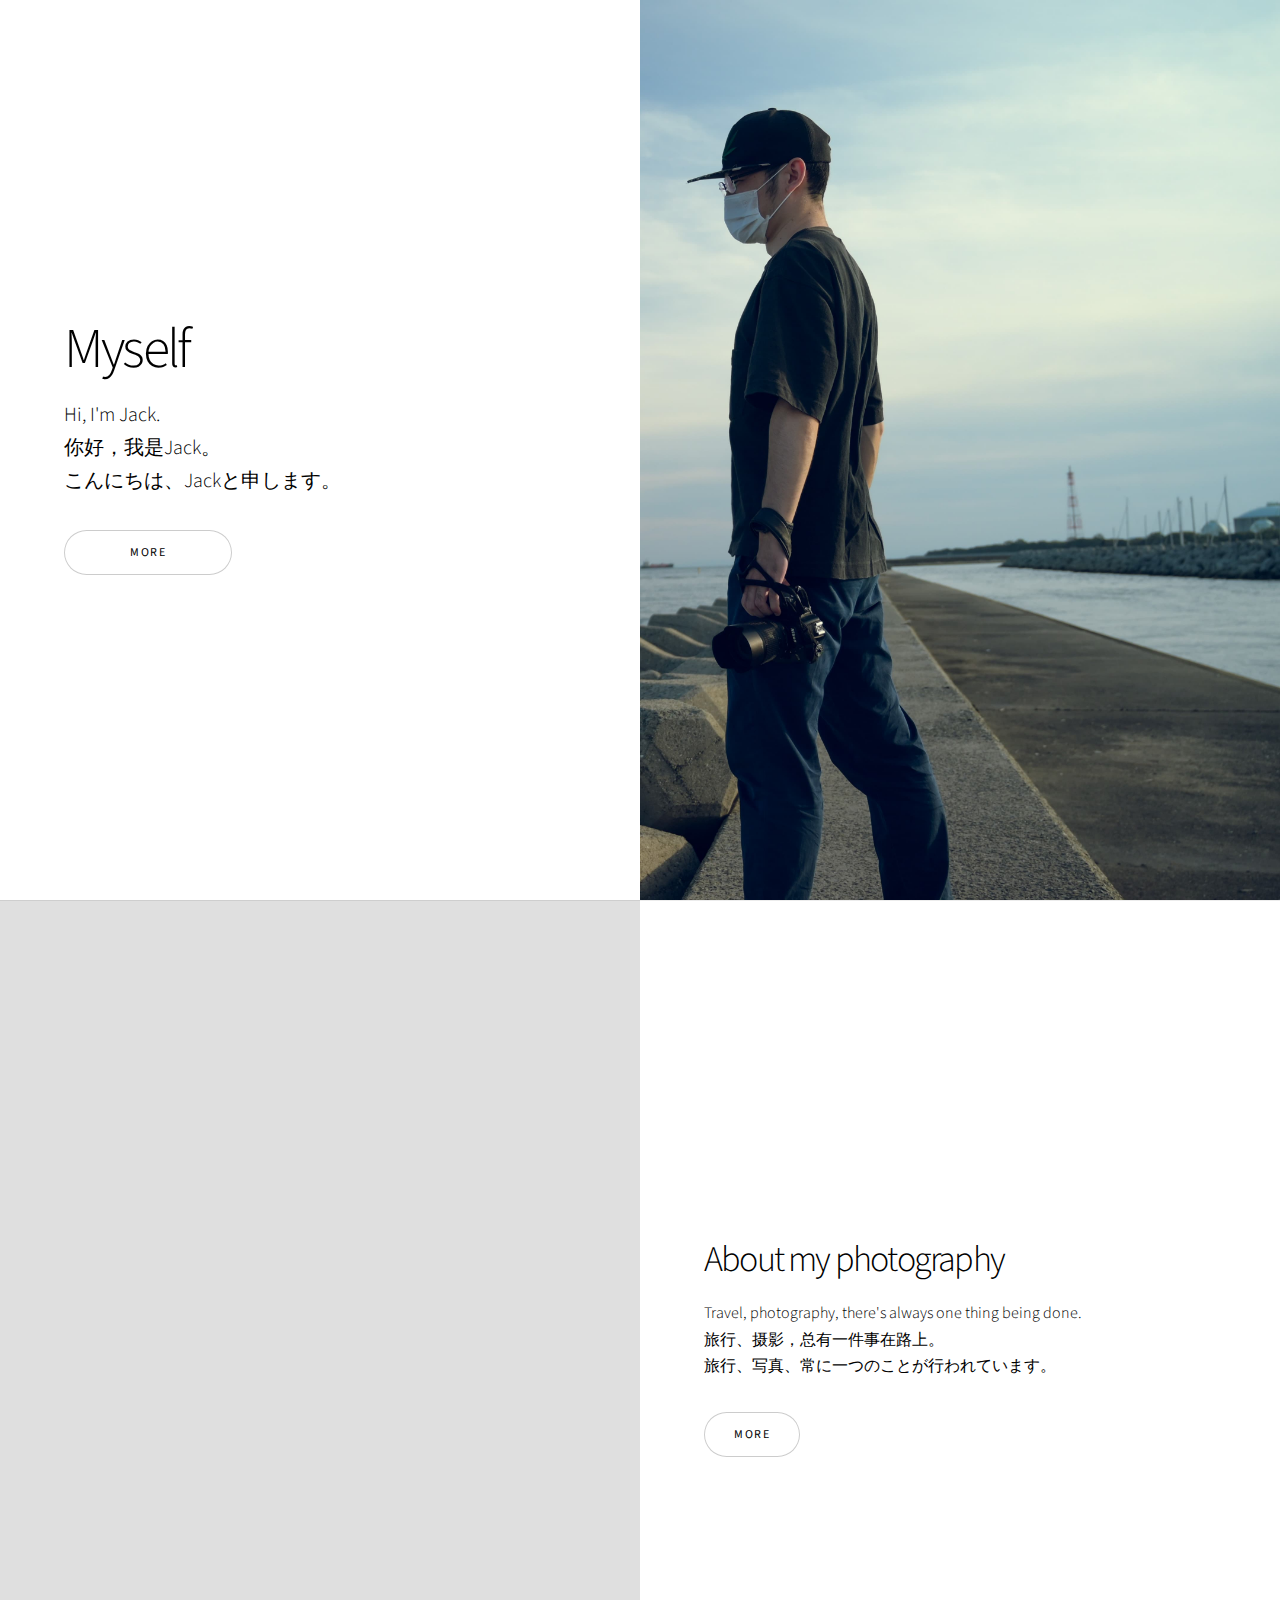
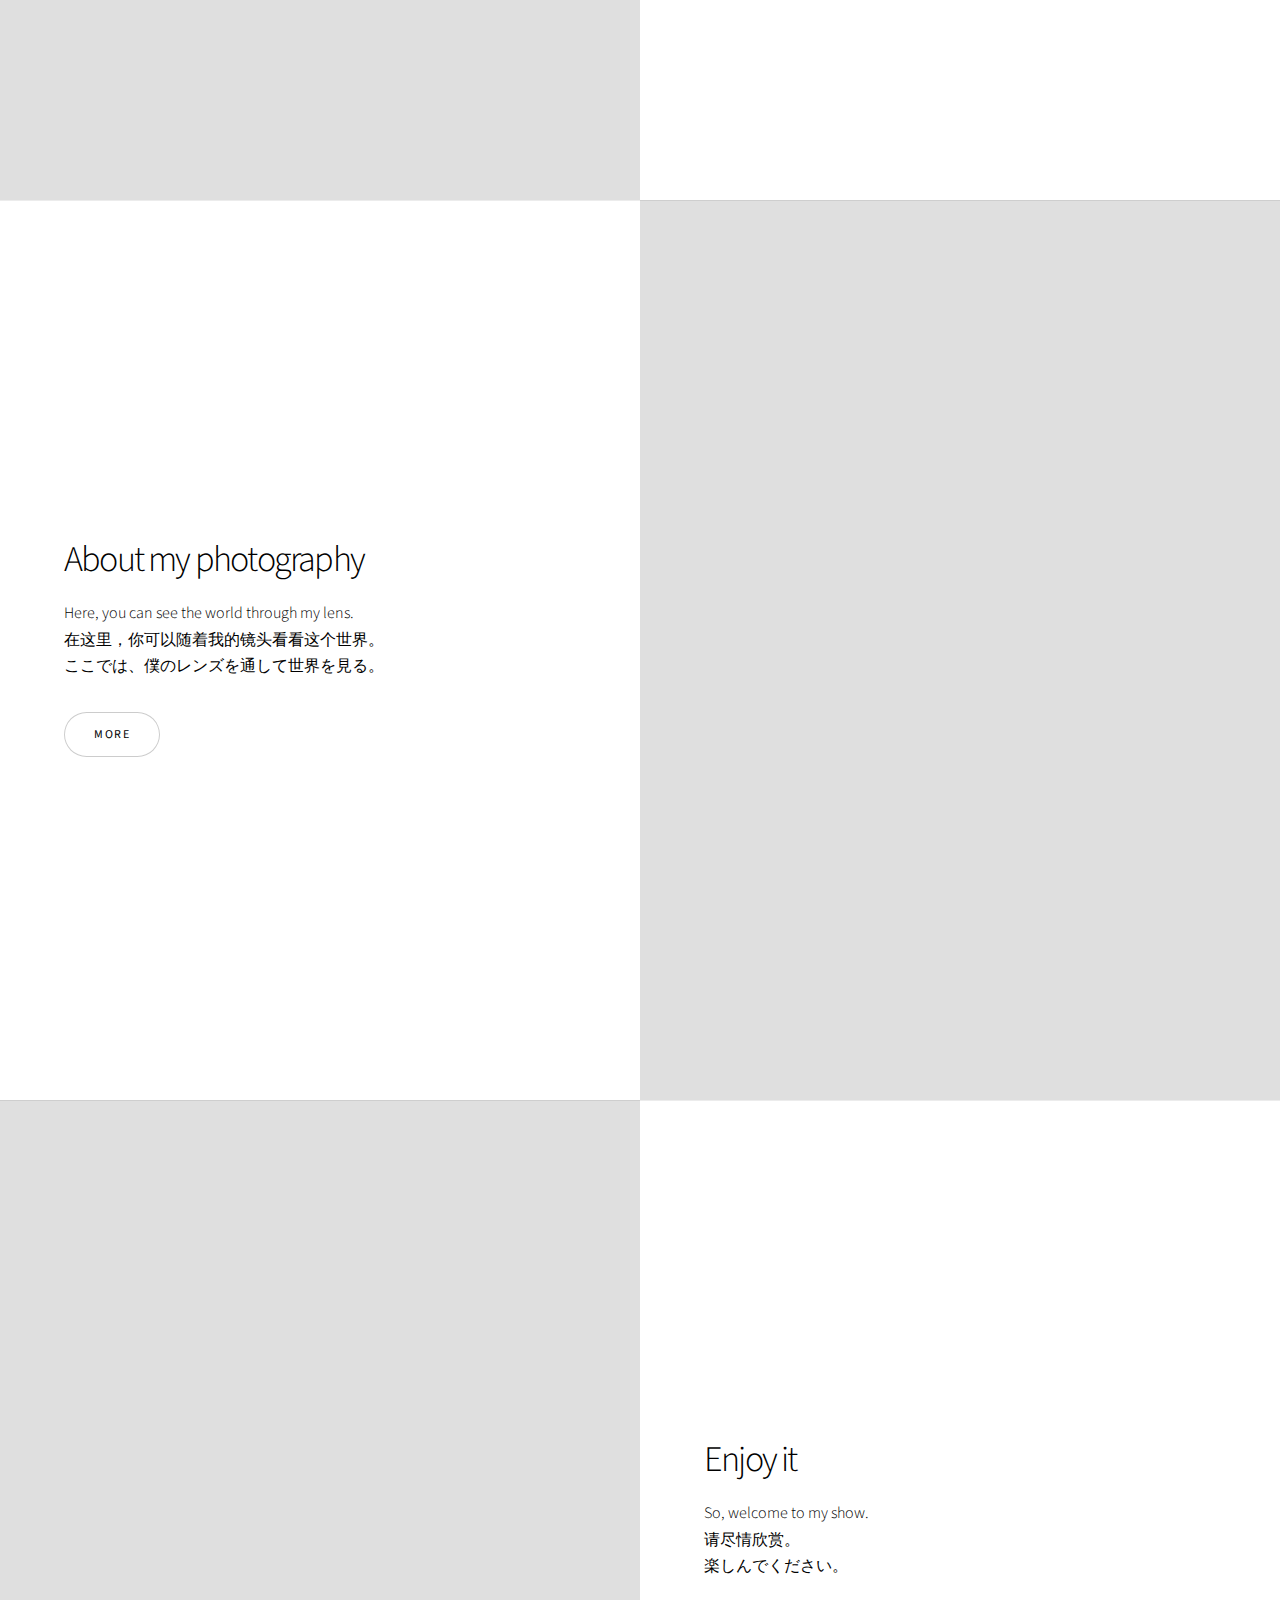
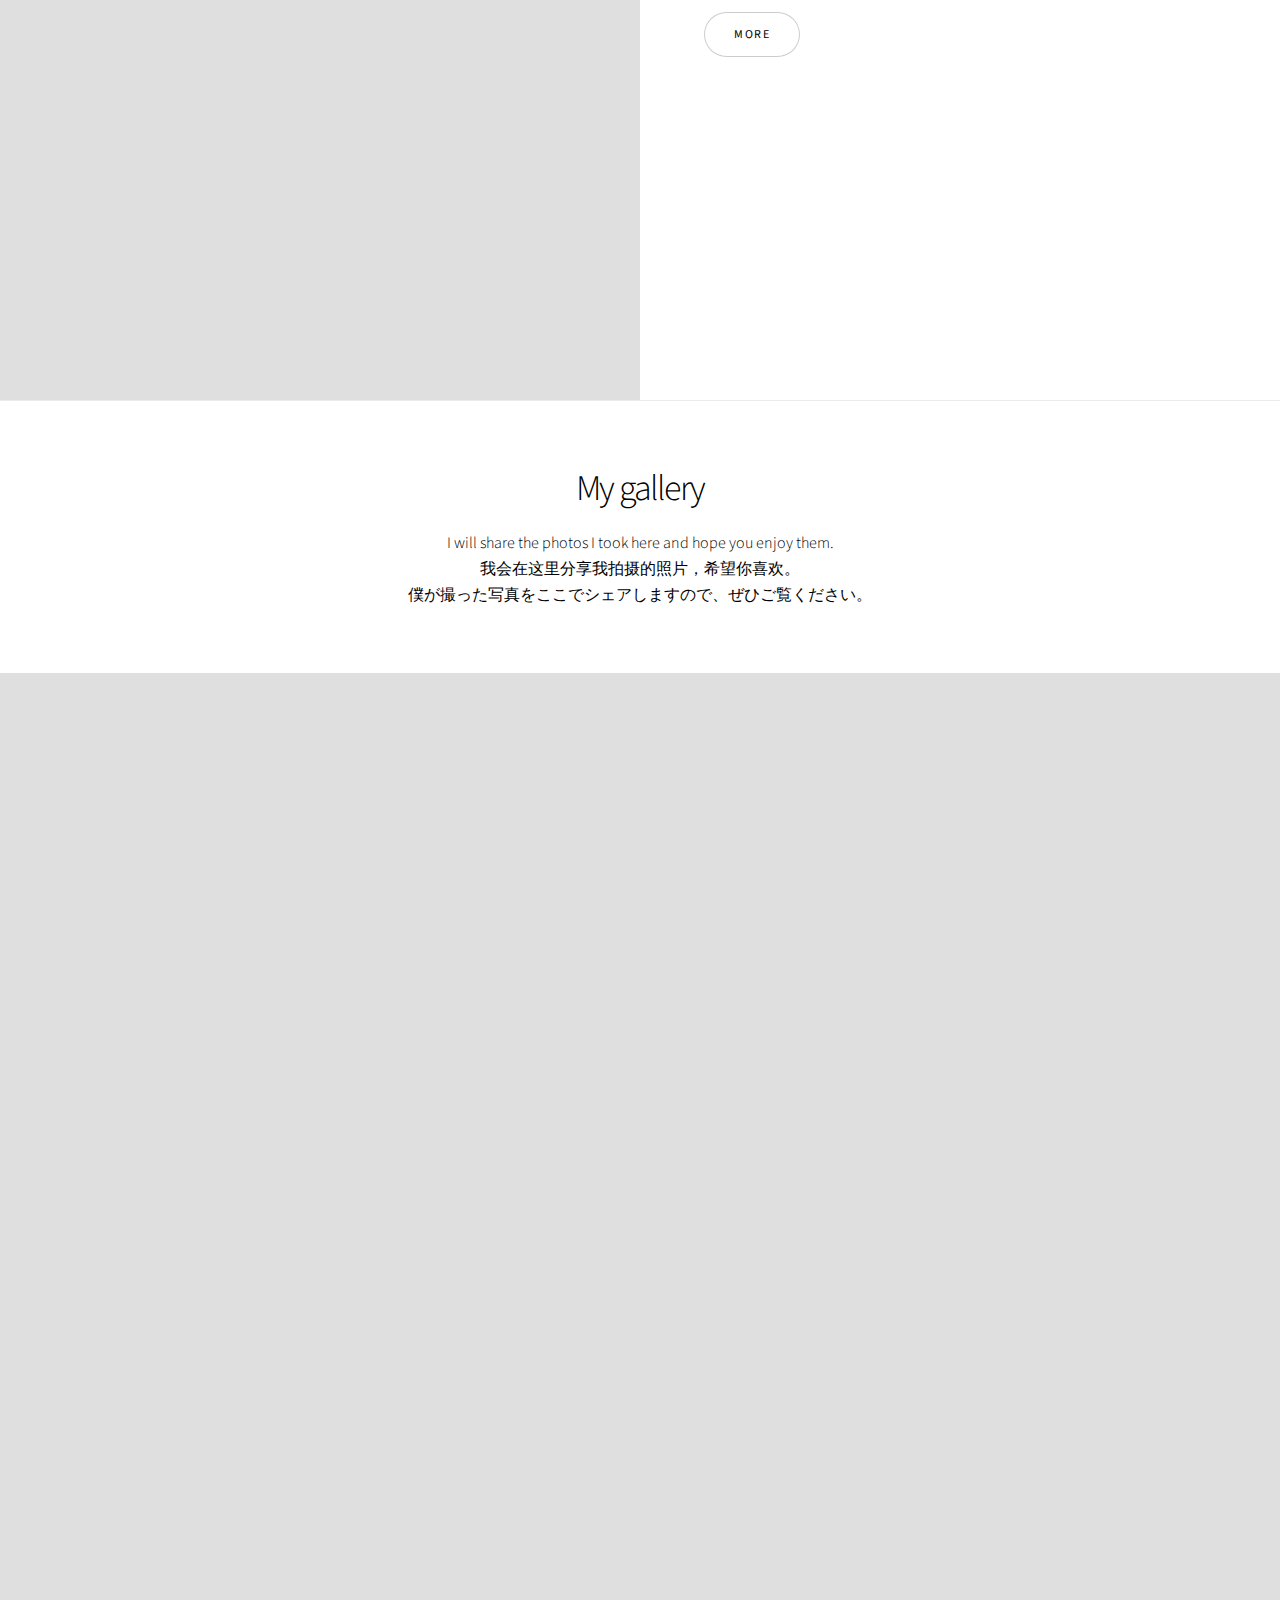
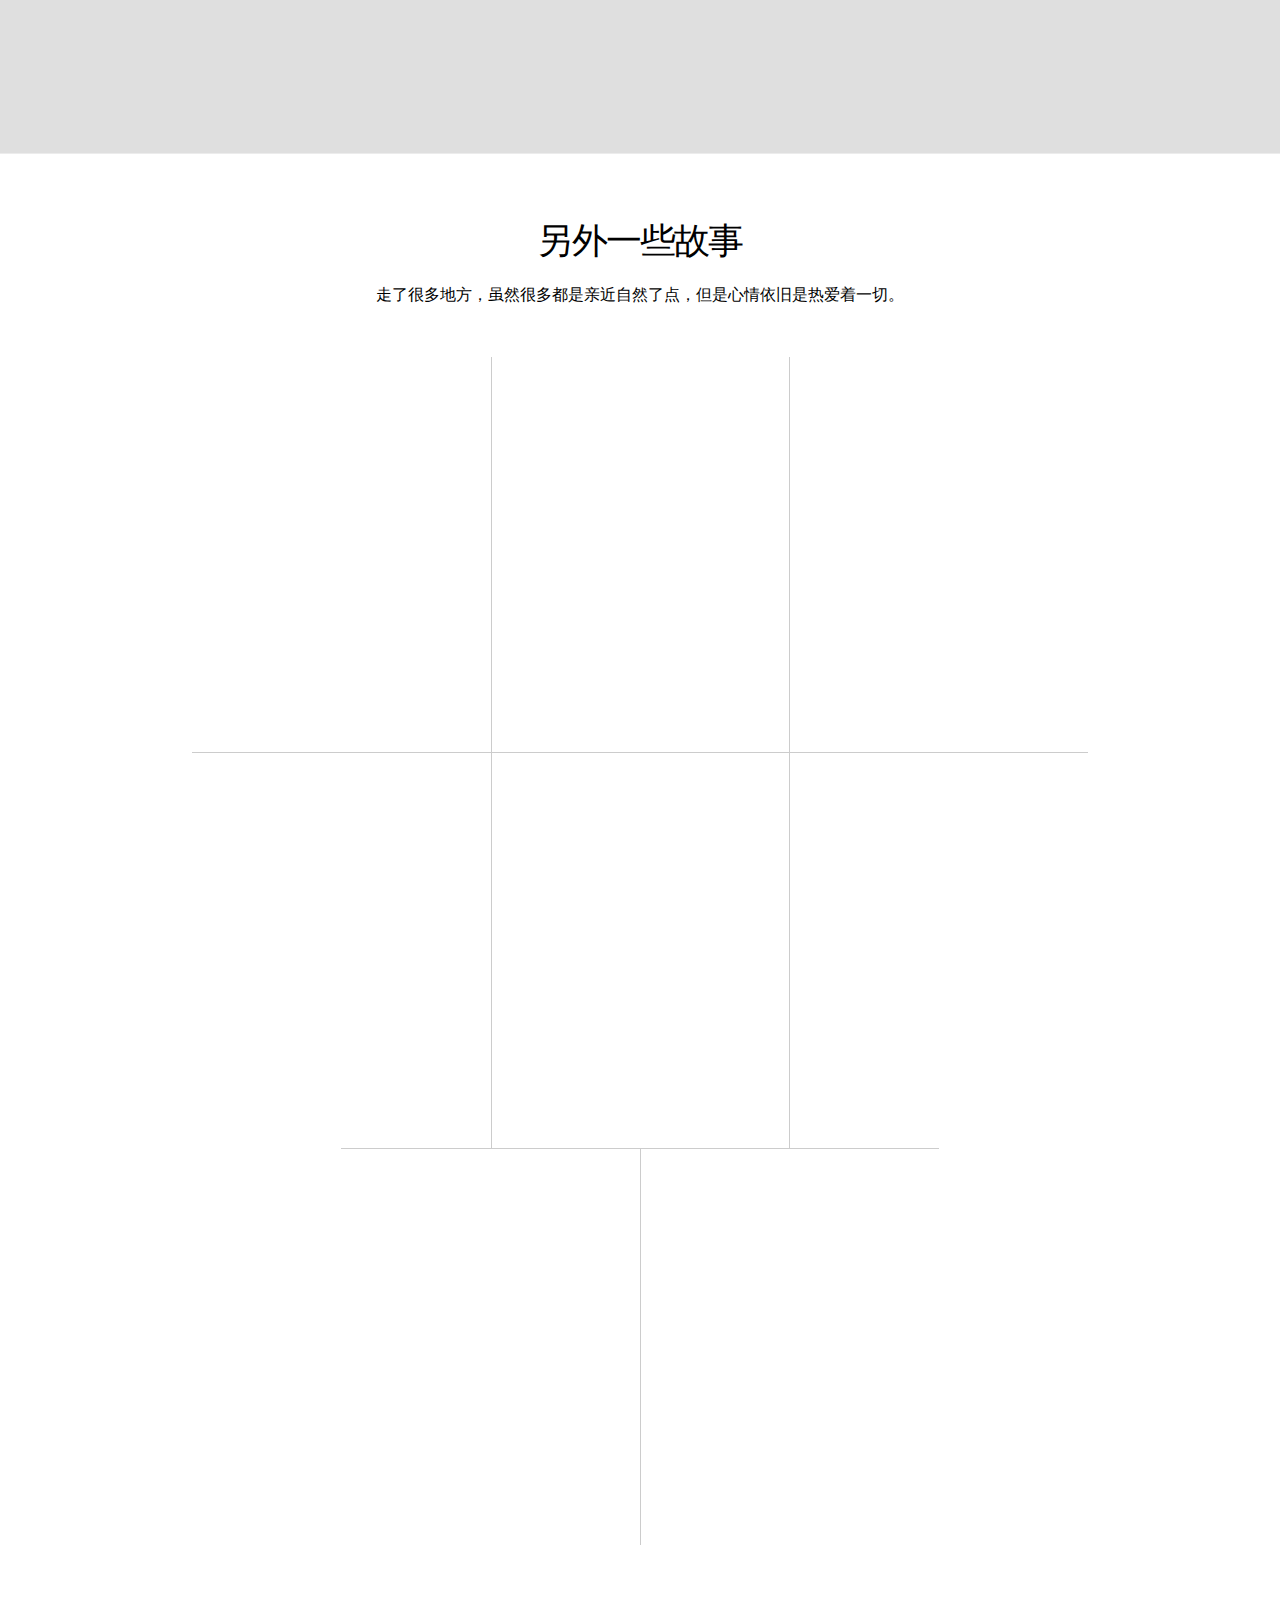
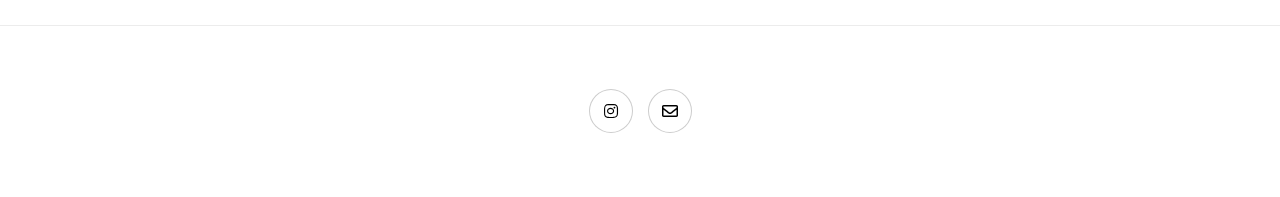
==== index.html @ 2567fdeb "change pic size and complete web page" ====
<!DOCTYPE HTML>
<!--
	Story by HTML5 UP
	html5up.net | @ajlkn
	Free for personal and commercial use under the CCA 3.0 license (html5up.net/license)
-->
<html>
	<head>
		<title>Jack's daily</title>
		<meta charset="utf-8" />
		<meta name="viewport" content="width=device-width, initial-scale=1, user-scalable=no" />
		<link rel="stylesheet" href="assets/css/main.css" />
		<noscript><link rel="stylesheet" href="assets/css/noscript.css" /></noscript>
	</head>
	<body class="is-preload">

		<!-- Wrapper -->
			<div id="wrapper" class="divided">

				<!-- One -->
					<section class="banner style1 orient-left content-align-left image-position-right fullscreen onload-image-fade-in onload-content-fade-right">
						<div class="content">
							<h1>Myself</h1>
							<p class="major">Hi, I'm Jack.<br>你好，我是Jack。<br>こんにちは、Jackと申します。</p>
							<ul class="actions stacked">
								<li><a href="#1" class="button big wide smooth-scroll-middle">more</a></li>
							</ul>
						</div>
						<div class="image">
							<img src="images/myself.jpg" alt="" />
						</div>
					</section>

				<!-- Two -->
					<section class="banner style1 orient-right content-align-left image-position-center fullscreen onscroll-image-fade-in" id="1">
						<div class="content">
							<h2>About my photography</h2>
							<p>Travel, photography, there's always one thing being done.<br>旅行、摄影，总有一件事在路上。<br>旅行、写真、常に一つのことが行われています。</p>
							<ul class="actions stacked">
								<li><a href="#2" class="button">More</a></li>
							</ul>
						</div>
						<div class="image">
							<img src="images/photo1.jpg" alt="" />
						</div>
					</section>

				<!-- Three -->
					<section class="banner style1 orient-left content-align-left image-position-center fullscreen onscroll-image-fade-in" id="2">
						<div class="content">
							<h2>About my photography</h2>
							<p>Here, you can see the world through my lens.<br>在这里，你可以随着我的镜头看看这个世界。<br>ここでは、僕のレンズを通して世界を見る。</p>
							<ul class="actions stacked">
								<li><a href="#3" class="button">More</a></li>
							</ul>
						</div>
						<div class="image">
							<img src="images/photo2.jpg" alt="" />
						</div>
					</section>

				<!-- Four -->
					<section class="banner style1 orient-right content-align-left image-position-center fullscreen onscroll-image-fade-in"　id="3">
						<div class="content">
							<h2>Enjoy it</h2>
							<p>So, welcome to my show.<br>请尽情欣赏。<br>楽しんでください。</p>
							<ul class="actions stacked">
								<li><a href="#" class="button">More</a></li>
							</ul>
						</div>
						<div class="image">
							<img src="images/photo3.jpg" alt="" />
						</div>
					</section>

				<!-- Five -->
					<section class="wrapper style1 align-center">
						<div class="inner">
							<h2>My gallery</h2>
							<p>I will share the photos I took here and hope you enjoy them.<br>我会在这里分享我拍摄的照片，希望你喜欢。<br>僕が撮った写真をここでシェアしますので、ぜひご覧ください。</p>
						</div>

						<!-- Gallery -->
							<div class="gallery style2 medium lightbox onscroll-fade-in">
								<article>
									<a href="images/gallery/fulls/1.jpg" class="image">
										<img src="images/gallery/thumbs/1.jpg" alt="" />
									</a>
									<div class="caption">
										<h3>严岛神社</h3>
										<p>水中巨大的鸟居也在此处。</p>
										<ul class="actions fixed">
											<li><span class="button small">Details</span></li>
										</ul>
									</div>
								</article>
								<article>
									<a href="images/gallery/fulls/2.jpg" class="image">
										<img src="images/gallery/thumbs/2.jpg" alt="" />
									</a>
									<div class="caption">
										<h3>姬路城</h3>
										<p>排队登楼的闲暇，飞机来帮忙构图。</p>
										<ul class="actions fixed">
											<li><span class="button small">Details</span></li>
										</ul>
									</div>
								</article>
								<article>
									<a href="images/gallery/fulls/3.jpg" class="image">
										<img src="images/gallery/thumbs/3.jpg" alt="" />
									</a>
									<div class="caption">
										<h3>王子が岳</h3>
										<p>登山、观海。</p>
										<ul class="actions fixed">
											<li><span class="button small">Details</span></li>
										</ul>
									</div>
								</article>
								<article>
									<a href="images/gallery/fulls/4.jpg" class="image">
										<img src="images/gallery/thumbs/4.jpg" alt="" />
									</a>
									<div class="caption">
										<h3>某天早晨的天空</h3>
										<p>难得早起出门。</p>
										<ul class="actions fixed">
											<li><span class="button small">Details</span></li>
										</ul>
									</div>
								</article>
							</div>
							<div class="gallery style2 medium lightbox onscroll-fade-in">
								<article>
									<a href="images/gallery/fulls/5.jpg" class="image">
										<img src="images/gallery/thumbs/5.jpg" alt="" />
									</a>
									<div class="caption">
										<h3>校园一角</h3>
										<p>盛夏藤蔓疯长。</p>
										<ul class="actions fixed">
											<li><span class="button small">Details</span></li>
										</ul>
									</div>
								</article>
								<article>
									<a href="images/gallery/fulls/6.jpg" class="image">
										<img src="images/gallery/thumbs/6.jpg" alt="" />
									</a>
									<div class="caption">
										<h3>汪</h3>
										<p>一直盯着我的相机，忍不住拍了一张。</p>
										<ul class="actions fixed">
											<li><span class="button small">Details</span></li>
										</ul>
									</div>
								</article>
								<article>
									<a href="images/gallery/fulls/7.jpg" class="image">
										<img src="images/gallery/thumbs/7.jpg" alt="" />
									</a>
									<div class="caption">
										<h3>秋</h3>
										<p>秋天的菊花。</p>
										<ul class="actions fixed">
											<li><span class="button small">Details</span></li>
										</ul>
									</div>
								</article>
								<article>
									<a href="images/gallery/fulls/8.jpg" class="image">
										<img src="images/gallery/thumbs/8.jpg" alt="" />
									</a>
									<div class="caption">
										<h3>夕阳</h3>
										<p>为了拍到好风景，跑步找角度。</p>
										<ul class="actions fixed">
											<li><span class="button small">Details</span></li>
										</ul>
									</div>
								</article>
							</div>
							<div class="gallery style2 medium lightbox onscroll-fade-in">
								<article>
									<a href="images/gallery/fulls/9.jpg" class="image">
										<img src="images/gallery/thumbs/9.jpg" alt="" />
									</a>
									<div class="caption">
										<h3>街道的风景</h3>
										<p>第一次拍延迟，成功率还好。</p>
										<ul class="actions fixed">
											<li><span class="button small">Details</span></li>
										</ul>
									</div>
								</article>
								<article>
									<a href="images/gallery/fulls/10.jpg" class="image">
										<img src="images/gallery/thumbs/10.jpg" alt="" />
									</a>
									<div class="caption">
										<h3>某个商场</h3>
										<p>离开的时候发现透过玻璃的光线，美丽至极。</p>
										<ul class="actions fixed">
											<li><span class="button small">Details</span></li>
										</ul>
									</div>
								</article>
								<article>
									<a href="images/gallery/fulls/11.jpg" class="image">
										<img src="images/gallery/thumbs/11.jpg" alt="" />
									</a>
									<div class="caption">
										<h3>枫</h3>
										<p>想起了周杰伦的《枫》</p>
										<ul class="actions fixed">
											<li><span class="button small">Details</span></li>
										</ul>
									</div>
								</article>
								<article>
									<a href="images/gallery/fulls/12.jpg" class="image">
										<img src="images/gallery/thumbs/12.jpg" alt="" />
									</a>
									<div class="caption">
										<h3>鹰</h3>
										<p>爬上楼顶长焦打鸟。</p>
										<ul class="actions fixed">
											<li><span class="button small">Details</span></li>
										</ul>
									</div>
								</article>
							</div>

					</section>

				<!-- Six -->
					<section class="wrapper style1 align-center">
						<div class="inner">
							<h2>另外一些故事</h2>
							<p>走了很多地方，虽然很多都是亲近自然了点，但是心情依旧是热爱着一切。</p>
							<div class="items style1 medium onscroll-fade-in">
								<section>
									<div class="caption">
										<h3>华灯初上</h3>
									</div>
									<article>
										<a href="images/gallery/fulls/13.jpg" target="_blank">
											<img src="images/gallery/thumbs/13.jpg" alt="" height="300" width="300"/>
										</a>
									</article>	
								</section>
								<section>
									<div class="caption">
										<h3>遇见</h3>
									</div>
									<article>
										<a href="images/gallery/fulls/14.jpg" target="_blank">
											<img src="images/gallery/thumbs/14.jpg" alt="" height="300" width="300"/>
										</a>
									</article>
								</section>
								<section>
									<div class="caption">
										<h3>海</h3>
									</div>
									<article>
										<a href="images/gallery/fulls/15.jpg" target="_blank">
											<img src="images/gallery/thumbs/15.jpg" alt="" height="300" width="300"/>
										</a>
									</article>
								</section>
								<section>
									<div class="caption">
										<h3>喵星人</h3>
									</div>
									<article>
										<a href="images/gallery/fulls/16.jpg" target="_blank">
											<img src="images/gallery/thumbs/16.jpg" alt="" height="300" width="300"/>
										</a>
									</article>
								</section>
								<section>
									<div class="caption">
										<h3>濑户内海大桥</h3>
									</div>
									<article>
										<a href="images/gallery/fulls/17.jpg" target="_blank">
											<img src="images/gallery/thumbs/17.jpg" alt="" height="300" width="300"/>
										</a>
									</article>
								</section>
								<section>
									<div class="caption">
										<h3>风与人的故事</h3>
									</div>
									<article>
										<a href="images/gallery/fulls/18.jpg" target="_blank">
											<img src="images/gallery/thumbs/18.jpg" alt="" height="300" width="300"/>
										</a>
									</article>
								</section>
								<section>
									<div class="caption">
										<h3>人</h3>
									</div>
									<article>
										<a href="images/gallery/fulls/19.jpg" target="_blank">
											<img src="images/gallery/thumbs/19.jpg" alt="" height="300" width="300"/>
										</a>
									</article>
								</section>
								<section>
									<div class="caption">
										<h3>濑户内海</h3>
									</div>
									<article>
										<a href="images/gallery/fulls/20.jpg" target="_blank">
											<img src="images/gallery/thumbs/20.jpg" alt="" height="300" width="300"/>
										</a>
									</article>
								
							</div>
						</div>
					</section>


				<!-- Footer -->
					<footer class="wrapper style1 align-center">
						<div class="inner">
							<ul class="icons">
								<li><a href="https://www.instagram.com/jackyoung022/" class="icon brands style2 fa-instagram" target="_blank"><span class="label">Instagram</span></a></li>
								<li><a href="mailto:jackyoung022@gmail.com" class="icon style2 fa-envelope"><span class="label">Email</span></a></li>
							</ul>
						</div>
					</footer>

			</div>

		<!-- Scripts -->
			<script src="assets/js/jquery.min.js"></script>
			<script src="assets/js/jquery.scrollex.min.js"></script>
			<script src="assets/js/jquery.scrolly.min.js"></script>
			<script src="assets/js/browser.min.js"></script>
			<script src="assets/js/breakpoints.min.js"></script>
			<script src="assets/js/util.js"></script>
			<script src="assets/js/main.js"></script>

	</body>
</html>
---- assets/css/main.css ----
@import url(fontawesome-all.min.css);
@import url("https://fonts.googleapis.com/css?family=Source+Sans+Pro:300,300i,400,400i");

/*
	Story by HTML5 UP
	html5up.net | @ajlkn
	Free for personal and commercial use under the CCA 3.0 license (html5up.net/license)
*/

html, body, div, span, applet, object,
iframe, h1, h2, h3, h4, h5, h6, p, blockquote,
pre, a, abbr, acronym, address, big, cite,
code, del, dfn, em, img, ins, kbd, q, s, samp,
small, strike, strong, sub, sup, tt, var, b,
u, i, center, dl, dt, dd, ol, ul, li, fieldset,
form, label, legend, table, caption, tbody,
tfoot, thead, tr, th, td, article, aside,
canvas, details, embed, figure, figcaption,
footer, header, hgroup, menu, nav, output, ruby,
section, summary, time, mark, audio, video {
	margin: 0;
	padding: 0;
	border: 0;
	font-size: 100%;
	font: inherit;
	vertical-align: baseline;}

article, aside, details, figcaption, figure,
footer, header, hgroup, menu, nav, section {
	display: block;}

body {
	line-height: 1;
}

ol, ul {
	list-style: none;
}

blockquote, q {
	quotes: none;
}

	blockquote:before, blockquote:after, q:before, q:after {
		content: '';
		content: none;
	}

table {
	border-collapse: collapse;
	border-spacing: 0;
}

body {
	-webkit-text-size-adjust: none;
}

mark {
	background-color: transparent;
	color: inherit;
}

input::-moz-focus-inner {
	border: 0;
	padding: 0;
}

input, select, textarea {
	-moz-appearance: none;
	-webkit-appearance: none;
	-ms-appearance: none;
	appearance: none;
}

/* Basic */

	@-ms-viewport {
		width: device-width;
	}

	body {
		-ms-overflow-style: scrollbar;
	}

	@media screen and (max-width: 480px) {

		html, body {
			min-width: 320px;
		}

	}

	html {
		box-sizing: border-box;
	}

	*, *:before, *:after {
		box-sizing: inherit;
	}

	body {
		background: #ffffff;
	}

		body.is-preload *, body.is-preload *:before, body.is-preload *:after {
			-moz-animation: none !important;
			-webkit-animation: none !important;
			-ms-animation: none !important;
			animation: none !important;
			-moz-transition: none !important;
			-webkit-transition: none !important;
			-ms-transition: none !important;
			transition: none !important;
		}

/* Type */

	html {
		font-size: 18pt;
	}

		@media screen and (max-width: 1680px) {

			html {
				font-size: 14pt;
			}

		}

		@media screen and (max-width: 1280px) {

			html {
				font-size: 12pt;
			}

		}

		@media screen and (max-width: 736px) {

			html {
				font-size: 11pt;
			}

		}

		@media screen and (max-width: 360px) {

			html {
				font-size: 10pt;
			}

		}

	body {
		background-color: #ffffff;
		color: #000000;
	}

	body, input, select, textarea {
		font-family: "Source Sans Pro", Helvetica, sans-serif;
		font-size: 1rem;
		font-weight: 300;
		line-height: 1.65;
	}

	a {
		-moz-transition: color 0.2s ease-in-out;
		-webkit-transition: color 0.2s ease-in-out;
		-ms-transition: color 0.2s ease-in-out;
		transition: color 0.2s ease-in-out;
		text-decoration: underline;
	}

		a:hover {
			text-decoration: none;
		}

	strong, b {
		font-weight: 400;
	}

	em, i {
		font-style: italic;
	}

	p {
		margin: 0 0 2rem 0;
	}

		p.major {
			font-size: 1.25rem;
		}

	h1, h2, h3, h4, h5, h6 {
		font-weight: 300;
		line-height: 1.375;
		letter-spacing: -0.05em;
		margin: 0 0 1rem 0;
	}

		h1 a, h2 a, h3 a, h4 a, h5 a, h6 a {
			color: inherit;
			text-decoration: none;
		}

	h1 {
		font-size: 3.5rem;
		line-height: 1.2;
	}

	h2 {
		font-size: 2.25rem;
	}

	h3 {
		font-size: 1.5rem;
	}

	h4 {
		font-size: 1.1rem;
	}

	h5 {
		font-size: 0.9rem;
	}

	h6 {
		font-size: 0.7rem;
	}

	sub {
		font-size: 0.8rem;
		position: relative;
		top: 0.5rem;
	}

	sup {
		font-size: 0.8rem;
		position: relative;
		top: -0.5rem;
	}

	blockquote {
		border-left: solid 4px;
		font-style: italic;
		margin: 0 0 2rem 0;
		padding: 0.5rem 0 0.5rem 2rem;
	}

	code {
		border-radius: 4px;
		font-family: "Courier New", monospace;
		font-size: 0.9em;
		margin: 0 0.25rem;
		padding: 0.25rem 0.325rem;
	}

	pre {
		-webkit-overflow-scrolling: touch;
		font-family: "Courier New", monospace;
		font-size: 0.9em;
		margin: 0 0 2rem 0;
	}

		pre code {
			display: block;
			line-height: 1.5;
			padding: 0.75rem 1rem;
			overflow-x: auto;
		}

	hr {
		border: 0;
		border-bottom: solid 1px;
		margin: 2.5rem 0;
	}

		hr.major {
			margin: 3.5rem 0;
		}

	.align-left {
		text-align: left;
	}

	.align-center {
		text-align: center;
	}

	.align-right {
		text-align: right;
	}

	@media screen and (max-width: 736px) {

		p.major {
			font-size: 1.1rem;
		}

		h1 {
			font-size: 2.5rem;
		}

		h2 {
			font-size: 2rem;
		}

		h3 {
			font-size: 1.25rem;
		}

		h4 {
			font-size: 1rem;
		}

	}

	input, select, textarea {
		color: #000000;
	}

	a {
		color: #000000;
	}

		a:hover {
			color: #47D3E5;
		}

	strong, b {
		color: #000000;
	}

	h1, h2, h3, h4, h5, h6 {
		color: #000000;
	}

	blockquote {
		border-left-color: rgba(0, 0, 0, 0.2);
	}

	code {
		background: rgba(0, 0, 0, 0.05);
		border-color: rgba(0, 0, 0, 0.2);
	}

	hr {
		border-bottom-color: rgba(0, 0, 0, 0.2);
	}

/* Row */

	.row {
		display: flex;
		flex-wrap: wrap;
		box-sizing: border-box;
		align-items: stretch;
	}

		.row > * {
			box-sizing: border-box;
		}

		.row.gtr-uniform > * > :last-child {
			margin-bottom: 0;
		}

		.row.aln-left {
			justify-content: flex-start;
		}

		.row.aln-center {
			justify-content: center;
		}

		.row.aln-right {
			justify-content: flex-end;
		}

		.row.aln-top {
			align-items: flex-start;
		}

		.row.aln-middle {
			align-items: center;
		}

		.row.aln-bottom {
			align-items: flex-end;
		}

		.row > .imp {
			order: -1;
		}

		.row > .col-1 {
			width: 8.33333%;
		}

		.row > .off-1 {
			margin-left: 8.33333%;
		}

		.row > .col-2 {
			width: 16.66667%;
		}

		.row > .off-2 {
			margin-left: 16.66667%;
		}

		.row > .col-3 {
			width: 25%;
		}

		.row > .off-3 {
			margin-left: 25%;
		}

		.row > .col-4 {
			width: 33.33333%;
		}

		.row > .off-4 {
			margin-left: 33.33333%;
		}

		.row > .col-5 {
			width: 41.66667%;
		}

		.row > .off-5 {
			margin-left: 41.66667%;
		}

		.row > .col-6 {
			width: 50%;
		}

		.row > .off-6 {
			margin-left: 50%;
		}

		.row > .col-7 {
			width: 58.33333%;
		}

		.row > .off-7 {
			margin-left: 58.33333%;
		}

		.row > .col-8 {
			width: 66.66667%;
		}

		.row > .off-8 {
			margin-left: 66.66667%;
		}

		.row > .col-9 {
			width: 75%;
		}

		.row > .off-9 {
			margin-left: 75%;
		}

		.row > .col-10 {
			width: 83.33333%;
		}

		.row > .off-10 {
			margin-left: 83.33333%;
		}

		.row > .col-11 {
			width: 91.66667%;
		}

		.row > .off-11 {
			margin-left: 91.66667%;
		}

		.row > .col-12 {
			width: 100%;
		}

		.row > .off-12 {
			margin-left: 100%;
		}

		.row.gtr-0 {
			margin-top: 0;
			margin-left: 0rem;
		}

			.row.gtr-0 > * {
				padding: 0 0 0 0rem;
			}

			.row.gtr-0.gtr-uniform {
				margin-top: 0rem;
			}

				.row.gtr-0.gtr-uniform > * {
					padding-top: 0rem;
				}

		.row.gtr-25 {
			margin-top: 0;
			margin-left: -0.5rem;
		}

			.row.gtr-25 > * {
				padding: 0 0 0 0.5rem;
			}

			.row.gtr-25.gtr-uniform {
				margin-top: -0.5rem;
			}

				.row.gtr-25.gtr-uniform > * {
					padding-top: 0.5rem;
				}

		.row.gtr-50 {
			margin-top: 0;
			margin-left: -1rem;
		}

			.row.gtr-50 > * {
				padding: 0 0 0 1rem;
			}

			.row.gtr-50.gtr-uniform {
				margin-top: -1rem;
			}

				.row.gtr-50.gtr-uniform > * {
					padding-top: 1rem;
				}

		.row {
			margin-top: 0;
			margin-left: -2rem;
		}

			.row > * {
				padding: 0 0 0 2rem;
			}

			.row.gtr-uniform {
				margin-top: -2rem;
			}

				.row.gtr-uniform > * {
					padding-top: 2rem;
				}

		.row.gtr-150 {
			margin-top: 0;
			margin-left: -3rem;
		}

			.row.gtr-150 > * {
				padding: 0 0 0 3rem;
			}

			.row.gtr-150.gtr-uniform {
				margin-top: -3rem;
			}

				.row.gtr-150.gtr-uniform > * {
					padding-top: 3rem;
				}

		.row.gtr-200 {
			margin-top: 0;
			margin-left: -4rem;
		}

			.row.gtr-200 > * {
				padding: 0 0 0 4rem;
			}

			.row.gtr-200.gtr-uniform {
				margin-top: -4rem;
			}

				.row.gtr-200.gtr-uniform > * {
					padding-top: 4rem;
				}

		@media screen and (max-width: 1680px) {

			.row {
				display: flex;
				flex-wrap: wrap;
				box-sizing: border-box;
				align-items: stretch;
			}

				.row > * {
					box-sizing: border-box;
				}

				.row.gtr-uniform > * > :last-child {
					margin-bottom: 0;
				}

				.row.aln-left {
					justify-content: flex-start;
				}

				.row.aln-center {
					justify-content: center;
				}

				.row.aln-right {
					justify-content: flex-end;
				}

				.row.aln-top {
					align-items: flex-start;
				}

				.row.aln-middle {
					align-items: center;
				}

				.row.aln-bottom {
					align-items: flex-end;
				}

				.row > .imp-xlarge {
					order: -1;
				}

				.row > .col-1-xlarge {
					width: 8.33333%;
				}

				.row > .off-1-xlarge {
					margin-left: 8.33333%;
				}

				.row > .col-2-xlarge {
					width: 16.66667%;
				}

				.row > .off-2-xlarge {
					margin-left: 16.66667%;
				}

				.row > .col-3-xlarge {
					width: 25%;
				}

				.row > .off-3-xlarge {
					margin-left: 25%;
				}

				.row > .col-4-xlarge {
					width: 33.33333%;
				}

				.row > .off-4-xlarge {
					margin-left: 33.33333%;
				}

				.row > .col-5-xlarge {
					width: 41.66667%;
				}

				.row > .off-5-xlarge {
					margin-left: 41.66667%;
				}

				.row > .col-6-xlarge {
					width: 50%;
				}

				.row > .off-6-xlarge {
					margin-left: 50%;
				}

				.row > .col-7-xlarge {
					width: 58.33333%;
				}

				.row > .off-7-xlarge {
					margin-left: 58.33333%;
				}

				.row > .col-8-xlarge {
					width: 66.66667%;
				}

				.row > .off-8-xlarge {
					margin-left: 66.66667%;
				}

				.row > .col-9-xlarge {
					width: 75%;
				}

				.row > .off-9-xlarge {
					margin-left: 75%;
				}

				.row > .col-10-xlarge {
					width: 83.33333%;
				}

				.row > .off-10-xlarge {
					margin-left: 83.33333%;
				}

				.row > .col-11-xlarge {
					width: 91.66667%;
				}

				.row > .off-11-xlarge {
					margin-left: 91.66667%;
				}

				.row > .col-12-xlarge {
					width: 100%;
				}

				.row > .off-12-xlarge {
					margin-left: 100%;
				}

				.row.gtr-0 {
					margin-top: 0;
					margin-left: 0rem;
				}

					.row.gtr-0 > * {
						padding: 0 0 0 0rem;
					}

					.row.gtr-0.gtr-uniform {
						margin-top: 0rem;
					}

						.row.gtr-0.gtr-uniform > * {
							padding-top: 0rem;
						}

				.row.gtr-25 {
					margin-top: 0;
					margin-left: -0.5rem;
				}

					.row.gtr-25 > * {
						padding: 0 0 0 0.5rem;
					}

					.row.gtr-25.gtr-uniform {
						margin-top: -0.5rem;
					}

						.row.gtr-25.gtr-uniform > * {
							padding-top: 0.5rem;
						}

				.row.gtr-50 {
					margin-top: 0;
					margin-left: -1rem;
				}

					.row.gtr-50 > * {
						padding: 0 0 0 1rem;
					}

					.row.gtr-50.gtr-uniform {
						margin-top: -1rem;
					}

						.row.gtr-50.gtr-uniform > * {
							padding-top: 1rem;
						}

				.row {
					margin-top: 0;
					margin-left: -2rem;
				}

					.row > * {
						padding: 0 0 0 2rem;
					}

					.row.gtr-uniform {
						margin-top: -2rem;
					}

						.row.gtr-uniform > * {
							padding-top: 2rem;
						}

				.row.gtr-150 {
					margin-top: 0;
					margin-left: -3rem;
				}

					.row.gtr-150 > * {
						padding: 0 0 0 3rem;
					}

					.row.gtr-150.gtr-uniform {
						margin-top: -3rem;
					}

						.row.gtr-150.gtr-uniform > * {
							padding-top: 3rem;
						}

				.row.gtr-200 {
					margin-top: 0;
					margin-left: -4rem;
				}

					.row.gtr-200 > * {
						padding: 0 0 0 4rem;
					}

					.row.gtr-200.gtr-uniform {
						margin-top: -4rem;
					}

						.row.gtr-200.gtr-uniform > * {
							padding-top: 4rem;
						}

		}

		@media screen and (max-width: 1280px) {

			.row {
				display: flex;
				flex-wrap: wrap;
				box-sizing: border-box;
				align-items: stretch;
			}

				.row > * {
					box-sizing: border-box;
				}

				.row.gtr-uniform > * > :last-child {
					margin-bottom: 0;
				}

				.row.aln-left {
					justify-content: flex-start;
				}

				.row.aln-center {
					justify-content: center;
				}

				.row.aln-right {
					justify-content: flex-end;
				}

				.row.aln-top {
					align-items: flex-start;
				}

				.row.aln-middle {
					align-items: center;
				}

				.row.aln-bottom {
					align-items: flex-end;
				}

				.row > .imp-large {
					order: -1;
				}

				.row > .col-1-large {
					width: 8.33333%;
				}

				.row > .off-1-large {
					margin-left: 8.33333%;
				}

				.row > .col-2-large {
					width: 16.66667%;
				}

				.row > .off-2-large {
					margin-left: 16.66667%;
				}

				.row > .col-3-large {
					width: 25%;
				}

				.row > .off-3-large {
					margin-left: 25%;
				}

				.row > .col-4-large {
					width: 33.33333%;
				}

				.row > .off-4-large {
					margin-left: 33.33333%;
				}

				.row > .col-5-large {
					width: 41.66667%;
				}

				.row > .off-5-large {
					margin-left: 41.66667%;
				}

				.row > .col-6-large {
					width: 50%;
				}

				.row > .off-6-large {
					margin-left: 50%;
				}

				.row > .col-7-large {
					width: 58.33333%;
				}

				.row > .off-7-large {
					margin-left: 58.33333%;
				}

				.row > .col-8-large {
					width: 66.66667%;
				}

				.row > .off-8-large {
					margin-left: 66.66667%;
				}

				.row > .col-9-large {
					width: 75%;
				}

				.row > .off-9-large {
					margin-left: 75%;
				}

				.row > .col-10-large {
					width: 83.33333%;
				}

				.row > .off-10-large {
					margin-left: 83.33333%;
				}

				.row > .col-11-large {
					width: 91.66667%;
				}

				.row > .off-11-large {
					margin-left: 91.66667%;
				}

				.row > .col-12-large {
					width: 100%;
				}

				.row > .off-12-large {
					margin-left: 100%;
				}

				.row.gtr-0 {
					margin-top: 0;
					margin-left: 0rem;
				}

					.row.gtr-0 > * {
						padding: 0 0 0 0rem;
					}

					.row.gtr-0.gtr-uniform {
						margin-top: 0rem;
					}

						.row.gtr-0.gtr-uniform > * {
							padding-top: 0rem;
						}

				.row.gtr-25 {
					margin-top: 0;
					margin-left: -0.5rem;
				}

					.row.gtr-25 > * {
						padding: 0 0 0 0.5rem;
					}

					.row.gtr-25.gtr-uniform {
						margin-top: -0.5rem;
					}

						.row.gtr-25.gtr-uniform > * {
							padding-top: 0.5rem;
						}

				.row.gtr-50 {
					margin-top: 0;
					margin-left: -1rem;
				}

					.row.gtr-50 > * {
						padding: 0 0 0 1rem;
					}

					.row.gtr-50.gtr-uniform {
						margin-top: -1rem;
					}

						.row.gtr-50.gtr-uniform > * {
							padding-top: 1rem;
						}

				.row {
					margin-top: 0;
					margin-left: -2rem;
				}

					.row > * {
						padding: 0 0 0 2rem;
					}

					.row.gtr-uniform {
						margin-top: -2rem;
					}

						.row.gtr-uniform > * {
							padding-top: 2rem;
						}

				.row.gtr-150 {
					margin-top: 0;
					margin-left: -3rem;
				}

					.row.gtr-150 > * {
						padding: 0 0 0 3rem;
					}

					.row.gtr-150.gtr-uniform {
						margin-top: -3rem;
					}

						.row.gtr-150.gtr-uniform > * {
							padding-top: 3rem;
						}

				.row.gtr-200 {
					margin-top: 0;
					margin-left: -4rem;
				}

					.row.gtr-200 > * {
						padding: 0 0 0 4rem;
					}

					.row.gtr-200.gtr-uniform {
						margin-top: -4rem;
					}

						.row.gtr-200.gtr-uniform > * {
							padding-top: 4rem;
						}

		}

		@media screen and (max-width: 980px) {

			.row {
				display: flex;
				flex-wrap: wrap;
				box-sizing: border-box;
				align-items: stretch;
			}

				.row > * {
					box-sizing: border-box;
				}

				.row.gtr-uniform > * > :last-child {
					margin-bottom: 0;
				}

				.row.aln-left {
					justify-content: flex-start;
				}

				.row.aln-center {
					justify-content: center;
				}

				.row.aln-right {
					justify-content: flex-end;
				}

				.row.aln-top {
					align-items: flex-start;
				}

				.row.aln-middle {
					align-items: center;
				}

				.row.aln-bottom {
					align-items: flex-end;
				}

				.row > .imp-medium {
					order: -1;
				}

				.row > .col-1-medium {
					width: 8.33333%;
				}

				.row > .off-1-medium {
					margin-left: 8.33333%;
				}

				.row > .col-2-medium {
					width: 16.66667%;
				}

				.row > .off-2-medium {
					margin-left: 16.66667%;
				}

				.row > .col-3-medium {
					width: 25%;
				}

				.row > .off-3-medium {
					margin-left: 25%;
				}

				.row > .col-4-medium {
					width: 33.33333%;
				}

				.row > .off-4-medium {
					margin-left: 33.33333%;
				}

				.row > .col-5-medium {
					width: 41.66667%;
				}

				.row > .off-5-medium {
					margin-left: 41.66667%;
				}

				.row > .col-6-medium {
					width: 50%;
				}

				.row > .off-6-medium {
					margin-left: 50%;
				}

				.row > .col-7-medium {
					width: 58.33333%;
				}

				.row > .off-7-medium {
					margin-left: 58.33333%;
				}

				.row > .col-8-medium {
					width: 66.66667%;
				}

				.row > .off-8-medium {
					margin-left: 66.66667%;
				}

				.row > .col-9-medium {
					width: 75%;
				}

				.row > .off-9-medium {
					margin-left: 75%;
				}

				.row > .col-10-medium {
					width: 83.33333%;
				}

				.row > .off-10-medium {
					margin-left: 83.33333%;
				}

				.row > .col-11-medium {
					width: 91.66667%;
				}

				.row > .off-11-medium {
					margin-left: 91.66667%;
				}

				.row > .col-12-medium {
					width: 100%;
				}

				.row > .off-12-medium {
					margin-left: 100%;
				}

				.row.gtr-0 {
					margin-top: 0;
					margin-left: 0rem;
				}

					.row.gtr-0 > * {
						padding: 0 0 0 0rem;
					}

					.row.gtr-0.gtr-uniform {
						margin-top: 0rem;
					}

						.row.gtr-0.gtr-uniform > * {
							padding-top: 0rem;
						}

				.row.gtr-25 {
					margin-top: 0;
					margin-left: -0.5rem;
				}

					.row.gtr-25 > * {
						padding: 0 0 0 0.5rem;
					}

					.row.gtr-25.gtr-uniform {
						margin-top: -0.5rem;
					}

						.row.gtr-25.gtr-uniform > * {
							padding-top: 0.5rem;
						}

				.row.gtr-50 {
					margin-top: 0;
					margin-left: -1rem;
				}

					.row.gtr-50 > * {
						padding: 0 0 0 1rem;
					}

					.row.gtr-50.gtr-uniform {
						margin-top: -1rem;
					}

						.row.gtr-50.gtr-uniform > * {
							padding-top: 1rem;
						}

				.row {
					margin-top: 0;
					margin-left: -2rem;
				}

					.row > * {
						padding: 0 0 0 2rem;
					}

					.row.gtr-uniform {
						margin-top: -2rem;
					}

						.row.gtr-uniform > * {
							padding-top: 2rem;
						}

				.row.gtr-150 {
					margin-top: 0;
					margin-left: -3rem;
				}

					.row.gtr-150 > * {
						padding: 0 0 0 3rem;
					}

					.row.gtr-150.gtr-uniform {
						margin-top: -3rem;
					}

						.row.gtr-150.gtr-uniform > * {
							padding-top: 3rem;
						}

				.row.gtr-200 {
					margin-top: 0;
					margin-left: -4rem;
				}

					.row.gtr-200 > * {
						padding: 0 0 0 4rem;
					}

					.row.gtr-200.gtr-uniform {
						margin-top: -4rem;
					}

						.row.gtr-200.gtr-uniform > * {
							padding-top: 4rem;
						}

		}

		@media screen and (max-width: 736px) {

			.row {
				display: flex;
				flex-wrap: wrap;
				box-sizing: border-box;
				align-items: stretch;
			}

				.row > * {
					box-sizing: border-box;
				}

				.row.gtr-uniform > * > :last-child {
					margin-bottom: 0;
				}

				.row.aln-left {
					justify-content: flex-start;
				}

				.row.aln-center {
					justify-content: center;
				}

				.row.aln-right {
					justify-content: flex-end;
				}

				.row.aln-top {
					align-items: flex-start;
				}

				.row.aln-middle {
					align-items: center;
				}

				.row.aln-bottom {
					align-items: flex-end;
				}

				.row > .imp-small {
					order: -1;
				}

				.row > .col-1-small {
					width: 8.33333%;
				}

				.row > .off-1-small {
					margin-left: 8.33333%;
				}

				.row > .col-2-small {
					width: 16.66667%;
				}

				.row > .off-2-small {
					margin-left: 16.66667%;
				}

				.row > .col-3-small {
					width: 25%;
				}

				.row > .off-3-small {
					margin-left: 25%;
				}

				.row > .col-4-small {
					width: 33.33333%;
				}

				.row > .off-4-small {
					margin-left: 33.33333%;
				}

				.row > .col-5-small {
					width: 41.66667%;
				}

				.row > .off-5-small {
					margin-left: 41.66667%;
				}

				.row > .col-6-small {
					width: 50%;
				}

				.row > .off-6-small {
					margin-left: 50%;
				}

				.row > .col-7-small {
					width: 58.33333%;
				}

				.row > .off-7-small {
					margin-left: 58.33333%;
				}

				.row > .col-8-small {
					width: 66.66667%;
				}

				.row > .off-8-small {
					margin-left: 66.66667%;
				}

				.row > .col-9-small {
					width: 75%;
				}

				.row > .off-9-small {
					margin-left: 75%;
				}

				.row > .col-10-small {
					width: 83.33333%;
				}

				.row > .off-10-small {
					margin-left: 83.33333%;
				}

				.row > .col-11-small {
					width: 91.66667%;
				}

				.row > .off-11-small {
					margin-left: 91.66667%;
				}

				.row > .col-12-small {
					width: 100%;
				}

				.row > .off-12-small {
					margin-left: 100%;
				}

				.row.gtr-0 {
					margin-top: 0;
					margin-left: 0rem;
				}

					.row.gtr-0 > * {
						padding: 0 0 0 0rem;
					}

					.row.gtr-0.gtr-uniform {
						margin-top: 0rem;
					}

						.row.gtr-0.gtr-uniform > * {
							padding-top: 0rem;
						}

				.row.gtr-25 {
					margin-top: 0;
					margin-left: -0.5rem;
				}

					.row.gtr-25 > * {
						padding: 0 0 0 0.5rem;
					}

					.row.gtr-25.gtr-uniform {
						margin-top: -0.5rem;
					}

						.row.gtr-25.gtr-uniform > * {
							padding-top: 0.5rem;
						}

				.row.gtr-50 {
					margin-top: 0;
					margin-left: -1rem;
				}

					.row.gtr-50 > * {
						padding: 0 0 0 1rem;
					}

					.row.gtr-50.gtr-uniform {
						margin-top: -1rem;
					}

						.row.gtr-50.gtr-uniform > * {
							padding-top: 1rem;
						}

				.row {
					margin-top: 0;
					margin-left: -2rem;
				}

					.row > * {
						padding: 0 0 0 2rem;
					}

					.row.gtr-uniform {
						margin-top: -2rem;
					}

						.row.gtr-uniform > * {
							padding-top: 2rem;
						}

				.row.gtr-150 {
					margin-top: 0;
					margin-left: -3rem;
				}

					.row.gtr-150 > * {
						padding: 0 0 0 3rem;
					}

					.row.gtr-150.gtr-uniform {
						margin-top: -3rem;
					}

						.row.gtr-150.gtr-uniform > * {
							padding-top: 3rem;
						}

				.row.gtr-200 {
					margin-top: 0;
					margin-left: -4rem;
				}

					.row.gtr-200 > * {
						padding: 0 0 0 4rem;
					}

					.row.gtr-200.gtr-uniform {
						margin-top: -4rem;
					}

						.row.gtr-200.gtr-uniform > * {
							padding-top: 4rem;
						}

		}

		@media screen and (max-width: 480px) {

			.row {
				display: flex;
				flex-wrap: wrap;
				box-sizing: border-box;
				align-items: stretch;
			}

				.row > * {
					box-sizing: border-box;
				}

				.row.gtr-uniform > * > :last-child {
					margin-bottom: 0;
				}

				.row.aln-left {
					justify-content: flex-start;
				}

				.row.aln-center {
					justify-content: center;
				}

				.row.aln-right {
					justify-content: flex-end;
				}

				.row.aln-top {
					align-items: flex-start;
				}

				.row.aln-middle {
					align-items: center;
				}

				.row.aln-bottom {
					align-items: flex-end;
				}

				.row > .imp-xsmall {
					order: -1;
				}

				.row > .col-1-xsmall {
					width: 8.33333%;
				}

				.row > .off-1-xsmall {
					margin-left: 8.33333%;
				}

				.row > .col-2-xsmall {
					width: 16.66667%;
				}

				.row > .off-2-xsmall {
					margin-left: 16.66667%;
				}

				.row > .col-3-xsmall {
					width: 25%;
				}

				.row > .off-3-xsmall {
					margin-left: 25%;
				}

				.row > .col-4-xsmall {
					width: 33.33333%;
				}

				.row > .off-4-xsmall {
					margin-left: 33.33333%;
				}

				.row > .col-5-xsmall {
					width: 41.66667%;
				}

				.row > .off-5-xsmall {
					margin-left: 41.66667%;
				}

				.row > .col-6-xsmall {
					width: 50%;
				}

				.row > .off-6-xsmall {
					margin-left: 50%;
				}

				.row > .col-7-xsmall {
					width: 58.33333%;
				}

				.row > .off-7-xsmall {
					margin-left: 58.33333%;
				}

				.row > .col-8-xsmall {
					width: 66.66667%;
				}

				.row > .off-8-xsmall {
					margin-left: 66.66667%;
				}

				.row > .col-9-xsmall {
					width: 75%;
				}

				.row > .off-9-xsmall {
					margin-left: 75%;
				}

				.row > .col-10-xsmall {
					width: 83.33333%;
				}

				.row > .off-10-xsmall {
					margin-left: 83.33333%;
				}

				.row > .col-11-xsmall {
					width: 91.66667%;
				}

				.row > .off-11-xsmall {
					margin-left: 91.66667%;
				}

				.row > .col-12-xsmall {
					width: 100%;
				}

				.row > .off-12-xsmall {
					margin-left: 100%;
				}

				.row.gtr-0 {
					margin-top: 0;
					margin-left: 0rem;
				}

					.row.gtr-0 > * {
						padding: 0 0 0 0rem;
					}

					.row.gtr-0.gtr-uniform {
						margin-top: 0rem;
					}

						.row.gtr-0.gtr-uniform > * {
							padding-top: 0rem;
						}

				.row.gtr-25 {
					margin-top: 0;
					margin-left: -0.5rem;
				}

					.row.gtr-25 > * {
						padding: 0 0 0 0.5rem;
					}

					.row.gtr-25.gtr-uniform {
						margin-top: -0.5rem;
					}

						.row.gtr-25.gtr-uniform > * {
							padding-top: 0.5rem;
						}

				.row.gtr-50 {
					margin-top: 0;
					margin-left: -1rem;
				}

					.row.gtr-50 > * {
						padding: 0 0 0 1rem;
					}

					.row.gtr-50.gtr-uniform {
						margin-top: -1rem;
					}

						.row.gtr-50.gtr-uniform > * {
							padding-top: 1rem;
						}

				.row {
					margin-top: 0;
					margin-left: -2rem;
				}

					.row > * {
						padding: 0 0 0 2rem;
					}

					.row.gtr-uniform {
						margin-top: -2rem;
					}

						.row.gtr-uniform > * {
							padding-top: 2rem;
						}

				.row.gtr-150 {
					margin-top: 0;
					margin-left: -3rem;
				}

					.row.gtr-150 > * {
						padding: 0 0 0 3rem;
					}

					.row.gtr-150.gtr-uniform {
						margin-top: -3rem;
					}

						.row.gtr-150.gtr-uniform > * {
							padding-top: 3rem;
						}

				.row.gtr-200 {
					margin-top: 0;
					margin-left: -4rem;
				}

					.row.gtr-200 > * {
						padding: 0 0 0 4rem;
					}

					.row.gtr-200.gtr-uniform {
						margin-top: -4rem;
					}

						.row.gtr-200.gtr-uniform > * {
							padding-top: 4rem;
						}

		}

		@media screen and (max-width: 360px) {

			.row {
				display: flex;
				flex-wrap: wrap;
				box-sizing: border-box;
				align-items: stretch;
			}

				.row > * {
					box-sizing: border-box;
				}

				.row.gtr-uniform > * > :last-child {
					margin-bottom: 0;
				}

				.row.aln-left {
					justify-content: flex-start;
				}

				.row.aln-center {
					justify-content: center;
				}

				.row.aln-right {
					justify-content: flex-end;
				}

				.row.aln-top {
					align-items: flex-start;
				}

				.row.aln-middle {
					align-items: center;
				}

				.row.aln-bottom {
					align-items: flex-end;
				}

				.row > .imp-xxsmall {
					order: -1;
				}

				.row > .col-1-xxsmall {
					width: 8.33333%;
				}

				.row > .off-1-xxsmall {
					margin-left: 8.33333%;
				}

				.row > .col-2-xxsmall {
					width: 16.66667%;
				}

				.row > .off-2-xxsmall {
					margin-left: 16.66667%;
				}

				.row > .col-3-xxsmall {
					width: 25%;
				}

				.row > .off-3-xxsmall {
					margin-left: 25%;
				}

				.row > .col-4-xxsmall {
					width: 33.33333%;
				}

				.row > .off-4-xxsmall {
					margin-left: 33.33333%;
				}

				.row > .col-5-xxsmall {
					width: 41.66667%;
				}

				.row > .off-5-xxsmall {
					margin-left: 41.66667%;
				}

				.row > .col-6-xxsmall {
					width: 50%;
				}

				.row > .off-6-xxsmall {
					margin-left: 50%;
				}

				.row > .col-7-xxsmall {
					width: 58.33333%;
				}

				.row > .off-7-xxsmall {
					margin-left: 58.33333%;
				}

				.row > .col-8-xxsmall {
					width: 66.66667%;
				}

				.row > .off-8-xxsmall {
					margin-left: 66.66667%;
				}

				.row > .col-9-xxsmall {
					width: 75%;
				}

				.row > .off-9-xxsmall {
					margin-left: 75%;
				}

				.row > .col-10-xxsmall {
					width: 83.33333%;
				}

				.row > .off-10-xxsmall {
					margin-left: 83.33333%;
				}

				.row > .col-11-xxsmall {
					width: 91.66667%;
				}

				.row > .off-11-xxsmall {
					margin-left: 91.66667%;
				}

				.row > .col-12-xxsmall {
					width: 100%;
				}

				.row > .off-12-xxsmall {
					margin-left: 100%;
				}

				.row.gtr-0 {
					margin-top: 0;
					margin-left: 0rem;
				}

					.row.gtr-0 > * {
						padding: 0 0 0 0rem;
					}

					.row.gtr-0.gtr-uniform {
						margin-top: 0rem;
					}

						.row.gtr-0.gtr-uniform > * {
							padding-top: 0rem;
						}

				.row.gtr-25 {
					margin-top: 0;
					margin-left: -0.5rem;
				}

					.row.gtr-25 > * {
						padding: 0 0 0 0.5rem;
					}

					.row.gtr-25.gtr-uniform {
						margin-top: -0.5rem;
					}

						.row.gtr-25.gtr-uniform > * {
							padding-top: 0.5rem;
						}

				.row.gtr-50 {
					margin-top: 0;
					margin-left: -1rem;
				}

					.row.gtr-50 > * {
						padding: 0 0 0 1rem;
					}

					.row.gtr-50.gtr-uniform {
						margin-top: -1rem;
					}

						.row.gtr-50.gtr-uniform > * {
							padding-top: 1rem;
						}

				.row {
					margin-top: 0;
					margin-left: -2rem;
				}

					.row > * {
						padding: 0 0 0 2rem;
					}

					.row.gtr-uniform {
						margin-top: -2rem;
					}

						.row.gtr-uniform > * {
							padding-top: 2rem;
						}

				.row.gtr-150 {
					margin-top: 0;
					margin-left: -3rem;
				}

					.row.gtr-150 > * {
						padding: 0 0 0 3rem;
					}

					.row.gtr-150.gtr-uniform {
						margin-top: -3rem;
					}

						.row.gtr-150.gtr-uniform > * {
							padding-top: 3rem;
						}

				.row.gtr-200 {
					margin-top: 0;
					margin-left: -4rem;
				}

					.row.gtr-200 > * {
						padding: 0 0 0 4rem;
					}

					.row.gtr-200.gtr-uniform {
						margin-top: -4rem;
					}

						.row.gtr-200.gtr-uniform > * {
							padding-top: 4rem;
						}

		}

/* Box */

	.box {
		border-radius: 4px;
		border: solid 1px;
		margin-bottom: 2rem;
		padding: 1.5rem;
	}

		.box > :last-child,
		.box > :last-child > :last-child,
		.box > :last-child > :last-child > :last-child {
			margin-bottom: 0;
		}

		.box.alt {
			border: 0;
			border-radius: 0;
			padding: 0;
		}

	.box {
		border-color: rgba(0, 0, 0, 0.2);
	}

/* Button */

	input[type="submit"],
	input[type="reset"],
	input[type="button"],
	button,
	.button {
		-moz-appearance: none;
		-webkit-appearance: none;
		-ms-appearance: none;
		appearance: none;
		-moz-transition: background-color 0.2s ease-in-out, box-shadow 0.2s ease-in-out, color 0.2s ease-in-out;
		-webkit-transition: background-color 0.2s ease-in-out, box-shadow 0.2s ease-in-out, color 0.2s ease-in-out;
		-ms-transition: background-color 0.2s ease-in-out, box-shadow 0.2s ease-in-out, color 0.2s ease-in-out;
		transition: background-color 0.2s ease-in-out, box-shadow 0.2s ease-in-out, color 0.2s ease-in-out;
		border: 0;
		cursor: pointer;
		display: inline-block;
		font-weight: 400;
		letter-spacing: 0.125em;
		text-align: center;
		text-decoration: none;
		text-transform: uppercase;
		white-space: nowrap;
		font-size: 0.75rem;
		max-width: 20rem;
		height: 3.75em;
		line-height: 3.75em;
		border-radius: 3.75em;
		padding: 0 2.5em;
		text-overflow: ellipsis;
		overflow: hidden;
	}

		input[type="submit"].icon:before,
		input[type="reset"].icon:before,
		input[type="button"].icon:before,
		button.icon:before,
		.button.icon:before {
			margin-right: 0.5rem;
		}

		input[type="submit"].fit,
		input[type="reset"].fit,
		input[type="button"].fit,
		button.fit,
		.button.fit {
			width: 100%;
		}

		input[type="submit"].small,
		input[type="reset"].small,
		input[type="button"].small,
		button.small,
		.button.small {
			font-size: 0.6rem;
			height: 3.325em;
			line-height: 3.325em;
			border-radius: 3.325em;
			padding: 0 2em;
		}

		input[type="submit"].large,
		input[type="reset"].large,
		input[type="button"].large,
		button.large,
		.button.large {
			font-size: 0.8rem;
			height: 4em;
			line-height: 4em;
			border-radius: 4em;
			padding: 0 3em;
		}

		input[type="submit"].wide,
		input[type="reset"].wide,
		input[type="button"].wide,
		button.wide,
		.button.wide {
			min-width: 14em;
		}

		input[type="submit"].disabled, input[type="submit"]:disabled,
		input[type="reset"].disabled,
		input[type="reset"]:disabled,
		input[type="button"].disabled,
		input[type="button"]:disabled,
		button.disabled,
		button:disabled,
		.button.disabled,
		.button:disabled {
			pointer-events: none;
			opacity: 0.25;
		}

	input[type="submit"],
	input[type="reset"],
	input[type="button"],
	button,
	.button {
		background-color: transparent;
		box-shadow: inset 0 0 0 1px rgba(0, 0, 0, 0.2);
		color: #000000 !important;
	}

		input[type="submit"]:hover,
		input[type="reset"]:hover,
		input[type="button"]:hover,
		button:hover,
		.button:hover {
			box-shadow: inset 0 0 0 1px #47D3E5;
			color: #47D3E5 !important;
		}

		input[type="submit"]:active,
		input[type="reset"]:active,
		input[type="button"]:active,
		button:active,
		.button:active {
			background-color: rgba(71, 211, 229, 0.2);
			box-shadow: inset 0 0 0 1px #47D3E5;
			color: #47D3E5 !important;
		}

		input[type="submit"].primary,
		input[type="reset"].primary,
		input[type="button"].primary,
		button.primary,
		.button.primary {
			background-color: #000000;
			box-shadow: none;
			color: #ffffff !important;
		}

			input[type="submit"].primary:hover,
			input[type="reset"].primary:hover,
			input[type="button"].primary:hover,
			button.primary:hover,
			.button.primary:hover {
				background-color: #47D3E5;
			}

			input[type="submit"].primary:active,
			input[type="reset"].primary:active,
			input[type="button"].primary:active,
			button.primary:active,
			.button.primary:active {
				background-color: #1ebdd1;
			}

/* Form */

	form {
		margin: 0 0 2rem 0;
	}

		form > :last-child {
			margin-bottom: 0;
		}

		form > .fields {
			display: -moz-flex;
			display: -webkit-flex;
			display: -ms-flex;
			display: flex;
			-moz-flex-wrap: wrap;
			-webkit-flex-wrap: wrap;
			-ms-flex-wrap: wrap;
			flex-wrap: wrap;
			width: calc(100% + 3rem);
			margin: -1.5rem 0 2rem -1.5rem;
		}

			form > .fields > .field {
				-moz-flex-grow: 0;
				-webkit-flex-grow: 0;
				-ms-flex-grow: 0;
				flex-grow: 0;
				-moz-flex-shrink: 0;
				-webkit-flex-shrink: 0;
				-ms-flex-shrink: 0;
				flex-shrink: 0;
				padding: 1.5rem 0 0 1.5rem;
				width: calc(100% - 1.5rem);
			}

				form > .fields > .field.half {
					width: calc(50% - 0.75rem);
				}

				form > .fields > .field.third {
					width: calc(100%/3 - 0.5rem);
				}

				form > .fields > .field.quarter {
					width: calc(25% - 0.375rem);
				}

		@media screen and (max-width: 480px) {

			form > .fields {
				width: calc(100% + 3rem);
				margin: -1.5rem 0 2rem -1.5rem;
			}

				form > .fields > .field {
					padding: 1.5rem 0 0 1.5rem;
					width: calc(100% - 1.5rem);
				}

					form > .fields > .field.half {
						width: calc(100% - 1.5rem);
					}

					form > .fields > .field.third {
						width: calc(100% - 1.5rem);
					}

					form > .fields > .field.quarter {
						width: calc(100% - 1.5rem);
					}

		}

	label {
		display: block;
		font-size: 0.9rem;
		font-weight: 400;
		margin: 0 0 1rem 0;
	}

	input[type="text"],
	input[type="password"],
	input[type="email"],
	input[type="tel"],
	input[type="search"],
	input[type="url"],
	select,
	textarea {
		-moz-appearance: none;
		-webkit-appearance: none;
		-ms-appearance: none;
		appearance: none;
		background-color: transparent;
		border-radius: 4px;
		border: none;
		border: solid 1px;
		color: inherit;
		display: block;
		outline: 0;
		padding: 0 0.825rem;
		text-decoration: none;
		width: 100%;
	}

		input[type="text"]:invalid,
		input[type="password"]:invalid,
		input[type="email"]:invalid,
		input[type="tel"]:invalid,
		input[type="search"]:invalid,
		input[type="url"]:invalid,
		select:invalid,
		textarea:invalid {
			box-shadow: none;
		}

	select {
		background-size: 1.25rem;
		background-repeat: no-repeat;
		background-position: calc(100% - 1rem) center;
		height: 2.75rem;
		padding-right: 2.75rem;
		text-overflow: ellipsis;
	}

		select:focus::-ms-value {
			background-color: transparent;
		}

		select::-ms-expand {
			display: none;
		}

	input[type="text"],
	input[type="password"],
	input[type="email"],
	input[type="tel"],
	input[type="search"],
	input[type="url"],
	select {
		height: 2.75rem;
	}

	textarea {
		padding: 0.75rem 1rem;
	}

	input[type="checkbox"],
	input[type="radio"] {
		-moz-appearance: none;
		-webkit-appearance: none;
		-ms-appearance: none;
		appearance: none;
		display: block;
		float: left;
		margin-right: -2rem;
		opacity: 0;
		width: 1rem;
		z-index: -1;
	}

		input[type="checkbox"] + label,
		input[type="radio"] + label {
			text-decoration: none;
			-moz-user-select: none;
			-webkit-user-select: none;
			-ms-user-select: none;
			user-select: none;
			cursor: pointer;
			display: inline-block;
			font-size: 1rem;
			font-weight: 300;
			padding-left: 2.4rem;
			padding-right: 0.75rem;
			position: relative;
			margin-bottom: 0;
		}

			input[type="checkbox"] + label:before,
			input[type="radio"] + label:before {
				-moz-osx-font-smoothing: grayscale;
				-webkit-font-smoothing: antialiased;
				display: inline-block;
				font-style: normal;
				font-variant: normal;
				text-rendering: auto;
				line-height: 1;
				text-transform: none !important;
				font-family: 'Font Awesome 5 Free';
				font-weight: 900;
			}

			input[type="checkbox"] + label:before,
			input[type="radio"] + label:before {
				border-radius: 4px;
				border: solid 1px;
				content: '';
				display: inline-block;
				font-size: 0.8rem;
				height: 1.65rem;
				left: 0;
				line-height: 1.65rem;
				position: absolute;
				text-align: center;
				top: 0;
				width: 1.65rem;
			}

		input[type="checkbox"]:checked + label:before,
		input[type="radio"]:checked + label:before {
			content: '\f00c';
		}

	input[type="checkbox"] + label:before {
		border-radius: 4px;
	}

	input[type="radio"] + label:before {
		border-radius: 100%;
	}

	::-webkit-input-placeholder {
		opacity: 1.0;
	}

	:-moz-placeholder {
		opacity: 1.0;
	}

	::-moz-placeholder {
		opacity: 1.0;
	}

	:-ms-input-placeholder {
		opacity: 1.0;
	}

	label {
		color: #000000;
	}

	input[type="text"],
	input[type="password"],
	input[type="email"],
	input[type="tel"],
	input[type="search"],
	input[type="url"],
	select,
	textarea {
		border-color: rgba(0, 0, 0, 0.2);
	}

		input[type="text"]:focus,
		input[type="password"]:focus,
		input[type="email"]:focus,
		input[type="tel"]:focus,
		input[type="search"]:focus,
		input[type="url"]:focus,
		select:focus,
		textarea:focus {
			border-color: #47D3E5;
			box-shadow: 0 0 0 1px #47D3E5;
		}

	select {
		background-image: url("data:image/svg+xml;charset=utf8,%3Csvg xmlns='http://www.w3.org/2000/svg' width='40' height='40' preserveAspectRatio='none' viewBox='0 0 40 40'%3E%3Cpath d='M9.4,12.3l10.4,10.4l10.4-10.4c0.2-0.2,0.5-0.4,0.9-0.4c0.3,0,0.6,0.1,0.9,0.4l3.3,3.3c0.2,0.2,0.4,0.5,0.4,0.9 c0,0.4-0.1,0.6-0.4,0.9L20.7,31.9c-0.2,0.2-0.5,0.4-0.9,0.4c-0.3,0-0.6-0.1-0.9-0.4L4.3,17.3c-0.2-0.2-0.4-0.5-0.4-0.9 c0-0.4,0.1-0.6,0.4-0.9l3.3-3.3c0.2-0.2,0.5-0.4,0.9-0.4S9.1,12.1,9.4,12.3z' fill='rgba(0, 0, 0, 0.2)' /%3E%3C/svg%3E");
	}

		select option {
			color: #000000;
			background: #ffffff;
		}

	input[type="checkbox"] + label,
	input[type="radio"] + label {
		color: #000000;
	}

		input[type="checkbox"] + label:before,
		input[type="radio"] + label:before {
			border-color: rgba(0, 0, 0, 0.2);
		}

	input[type="checkbox"]:checked + label:before,
	input[type="radio"]:checked + label:before {
		background-color: #000000;
		border-color: #000000;
		color: #ffffff;
	}

	input[type="checkbox"]:focus + label:before,
	input[type="radio"]:focus + label:before {
		border-color: #47D3E5;
		box-shadow: 0 0 0 1px #47D3E5;
	}

	::-webkit-input-placeholder {
		color: rgba(0, 0, 0, 0.75) !important;
	}

	:-moz-placeholder {
		color: rgba(0, 0, 0, 0.75) !important;
	}

	::-moz-placeholder {
		color: rgba(0, 0, 0, 0.75) !important;
	}

	:-ms-input-placeholder {
		color: rgba(0, 0, 0, 0.75) !important;
	}

/* Icon */

	.icon {
		text-decoration: none;
		border-bottom: none;
		position: relative;
		text-align: center;
	}

		.icon:before {
			-moz-osx-font-smoothing: grayscale;
			-webkit-font-smoothing: antialiased;
			display: inline-block;
			font-style: normal;
			font-variant: normal;
			text-rendering: auto;
			line-height: 1;
			text-transform: none !important;
			font-family: 'Font Awesome 5 Free';
			font-weight: 400;
		}

		.icon > .label {
			display: none;
		}

		.icon:before {
			line-height: inherit;
		}

		.icon.solid:before {
			font-weight: 900;
		}

		.icon.brands:before {
			font-family: 'Font Awesome 5 Brands';
		}

		.icon.style2:before {
			border-radius: 2.75em;
			display: inline-block;
			height: 2.75em;
			line-height: 2.75em;
			width: 2.75em;
		}

		.icon.major {
			display: block;
			margin: 0 0 1rem 0;
		}

			.icon.major:before {
				font-size: 1.25rem;
			}

	a.icon.style2:before {
		-moz-transition: background-color 0.2s ease-in-out, box-shadow 0.2s ease-in-out, color 0.2s ease-in-out;
		-webkit-transition: background-color 0.2s ease-in-out, box-shadow 0.2s ease-in-out, color 0.2s ease-in-out;
		-ms-transition: background-color 0.2s ease-in-out, box-shadow 0.2s ease-in-out, color 0.2s ease-in-out;
		transition: background-color 0.2s ease-in-out, box-shadow 0.2s ease-in-out, color 0.2s ease-in-out;
	}

	.icon.style2:before {
		box-shadow: inset 0 0 0 1px rgba(0, 0, 0, 0.2);
	}

	a.icon.style2:hover:before {
		box-shadow: inset 0 0 0 1px #47D3E5;
		color: #47D3E5;
	}

	a.icon.style2:active:before {
		background-color: rgba(71, 211, 229, 0.1);
		box-shadow: inset 0 0 0 1px #47D3E5;
		color: #47D3E5;
	}

/* Image */

	.image {
		border: 0;
		border-radius: 4px;
		display: inline-block;
		position: relative;
	}

		.image img {
			display: block;
			border-radius: 4px;

		}

		.image.left, .image.right {
			width: 40%;
			max-width: 10rem;
		}

			.image.left img, .image.right img {
				width: 100%;
			}

		.image.left {
			float: left;
			margin: 0 1.5rem 1rem 0;
			top: 0.25rem;
		}

		.image.right {
			float: right;
			margin: 0 0 1rem 1.5rem;
			top: 0.25rem;
		}

		.image.fit {
			display: block;
			margin: 0 0 2rem 0;
			width: 100%;
		}

			.image.fit img {
				width: 100%;
			}

		.image.main {
			display: block;
			margin: 0 0 3rem 0;
			width: 100%;
		}

			.image.main img {
				width: 100%;
			}

/* List */

	ol {
		list-style: decimal;
		margin: 0 0 2rem 0;
		padding-left: 1.25rem;
	}

		ol li {
			padding-left: 0.25rem;
		}

	ul {
		list-style: disc;
		margin: 0 0 2rem 0;
		padding-left: 1rem;
	}

		ul li {
			padding-left: 0.5rem;
		}

		ul.alt {
			list-style: none;
			padding-left: 0;
		}

			ul.alt li {
				border-top: solid 1px;
				padding: 0.5rem 0;
			}

				ul.alt li:first-child {
					border-top: 0;
					padding-top: 0;
				}

	dl {
		margin: 0 0 2rem 0;
	}

		dl dt {
			display: block;
			font-weight: 400;
			margin: 0 0 1rem 0;
		}

		dl dd {
			margin-left: 2rem;
		}

		dl.style2 dt {
			width: 25%;
			float: left;
		}

		dl.style2 dd {
			width: 70%;
			float: left;
		}

		dl.style2:after {
			content: '';
			display: block;
			clear: both;
		}

	ul.alt li {
		border-top-color: rgba(0, 0, 0, 0.2);
	}

/* Actions */

	ul.actions {
		display: -moz-flex;
		display: -webkit-flex;
		display: -ms-flex;
		display: flex;
		cursor: default;
		list-style: none;
		margin-left: -1rem;
		padding-left: 0;
	}

		ul.actions li {
			padding: 0 0 0 1rem;
			vertical-align: middle;
		}

		ul.actions.special {
			-moz-justify-content: center;
			-webkit-justify-content: center;
			-ms-justify-content: center;
			justify-content: center;
			width: 100%;
			margin-left: 0;
		}

			ul.actions.special li:first-child {
				padding-left: 0;
			}

		ul.actions.stacked {
			-moz-flex-direction: column;
			-webkit-flex-direction: column;
			-ms-flex-direction: column;
			flex-direction: column;
			margin-left: 0;
		}

			ul.actions.stacked li {
				padding: 1.3rem 0 0 0;
			}

				ul.actions.stacked li:first-child {
					padding-top: 0;
				}

		ul.actions.fit {
			width: calc(100% + 1rem);
		}

			ul.actions.fit li {
				-moz-flex-grow: 1;
				-webkit-flex-grow: 1;
				-ms-flex-grow: 1;
				flex-grow: 1;
				-moz-flex-shrink: 1;
				-webkit-flex-shrink: 1;
				-ms-flex-shrink: 1;
				flex-shrink: 1;
				width: 100%;
			}

				ul.actions.fit li > * {
					width: 100%;
				}

			ul.actions.fit.stacked {
				width: 100%;
			}

		@media screen and (max-width: 480px) {

			ul.actions:not(.fixed) {
				-moz-flex-direction: column;
				-webkit-flex-direction: column;
				-ms-flex-direction: column;
				flex-direction: column;
				margin-left: 0;
				width: 100% !important;
			}

				ul.actions:not(.fixed) li {
					-moz-flex-grow: 1;
					-webkit-flex-grow: 1;
					-ms-flex-grow: 1;
					flex-grow: 1;
					-moz-flex-shrink: 1;
					-webkit-flex-shrink: 1;
					-ms-flex-shrink: 1;
					flex-shrink: 1;
					padding: 1rem 0 0 0;
					text-align: center;
					width: 100%;
				}

					ul.actions:not(.fixed) li > * {
						width: 100%;
					}

					ul.actions:not(.fixed) li:first-child {
						padding-top: 0;
					}

					ul.actions:not(.fixed) li input[type="submit"],
					ul.actions:not(.fixed) li input[type="reset"],
					ul.actions:not(.fixed) li input[type="button"],
					ul.actions:not(.fixed) li button,
					ul.actions:not(.fixed) li .button {
						width: 100%;
					}

						ul.actions:not(.fixed) li input[type="submit"].icon:before,
						ul.actions:not(.fixed) li input[type="reset"].icon:before,
						ul.actions:not(.fixed) li input[type="button"].icon:before,
						ul.actions:not(.fixed) li button.icon:before,
						ul.actions:not(.fixed) li .button.icon:before {
							margin-left: -0.5rem;
						}

		}

/* Icons */

	ul.icons {
		cursor: default;
		list-style: none;
		padding-left: 0;
	}

		ul.icons li {
			display: inline-block;
			padding: 0 0.75rem 0 0;
		}

			ul.icons li:last-child {
				padding-right: 0;
			}

/* Section/Article */

	section.special, article.special {
		text-align: center;
	}

	header p {
		position: relative;
		margin: -0.65rem 0 1.5rem 0;
		font-style: italic;
	}

	header h1 + p {
		font-size: 1.375rem;
	}

	header h2 + p {
		font-size: 1.25rem;
	}

	header h3 + p {
		font-size: 1.1rem;
	}

	header h4 + p,
	header h5 + p,
	header h6 + p {
		font-size: 0.9rem;
	}

	header p {
		color: rgba(0, 0, 0, 0.75);
	}

/* Table */

	.table-wrapper {
		-webkit-overflow-scrolling: touch;
		margin: 0 0 2rem 0;
		overflow-x: auto;
	}

		.table-wrapper > table {
			margin-bottom: 0;
		}

	table {
		margin: 0 0 2rem 0;
		width: 100%;
	}

		table tbody tr {
			border: solid 1px;
			border-left: 0;
			border-right: 0;
		}

		table td {
			padding: 0.75rem 0.75rem;
		}

		table th {
			font-size: 0.9rem;
			font-weight: 400;
			padding: 0 0.75rem 0.75rem 0.75rem;
			text-align: left;
		}

		table thead {
			border-bottom: solid 2px;
		}

		table tfoot {
			border-top: solid 2px;
		}

		table.alt {
			border-collapse: separate;
		}

			table.alt tbody tr td {
				border: solid 1px;
				border-left-width: 0;
				border-top-width: 0;
			}

				table.alt tbody tr td:first-child {
					border-left-width: 1px;
				}

			table.alt tbody tr:first-child td {
				border-top-width: 1px;
			}

			table.alt thead {
				border-bottom: 0;
			}

			table.alt tfoot {
				border-top: 0;
			}

		table.fixed {
			table-layout: fixed;
		}

	table tbody tr {
		border-color: rgba(0, 0, 0, 0.2);
	}

		table tbody tr:nth-child(2n + 1) {
			background-color: rgba(0, 0, 0, 0.05);
		}

		table tbody tr.alt {
			background-color: rgba(0, 0, 0, 0.05) !important;
		}

	table th {
		color: #000000;
	}

	table thead {
		border-bottom-color: rgba(0, 0, 0, 0.2);
	}

	table tfoot {
		border-top-color: rgba(0, 0, 0, 0.2);
	}

	table.alt tbody tr td {
		border-color: rgba(0, 0, 0, 0.2);
	}

	table.uniform tbody tr:nth-child(2n + 1) {
		background-color: transparent;
	}

/* Banner (transitions) */

	.banner.onload-content-fade-up .content {
		-moz-transition: opacity 0.75s ease-in-out, -moz-transform 0.75s ease-in-out;
		-webkit-transition: opacity 0.75s ease-in-out, -webkit-transform 0.75s ease-in-out;
		-ms-transition: opacity 0.75s ease-in-out, -ms-transform 0.75s ease-in-out;
		transition: opacity 0.75s ease-in-out, transform 0.75s ease-in-out;
	}

	body.is-preload .banner.onload-content-fade-up .content {
		-moz-transform: translateY(1rem);
		-webkit-transform: translateY(1rem);
		-ms-transform: translateY(1rem);
		transform: translateY(1rem);
		opacity: 0;
	}

	.banner.onload-content-fade-down .content {
		-moz-transition: opacity 0.75s ease-in-out, -moz-transform 0.75s ease-in-out;
		-webkit-transition: opacity 0.75s ease-in-out, -webkit-transform 0.75s ease-in-out;
		-ms-transition: opacity 0.75s ease-in-out, -ms-transform 0.75s ease-in-out;
		transition: opacity 0.75s ease-in-out, transform 0.75s ease-in-out;
	}

	body.is-preload .banner.onload-content-fade-down .content {
		-moz-transform: translateY(-1rem);
		-webkit-transform: translateY(-1rem);
		-ms-transform: translateY(-1rem);
		transform: translateY(-1rem);
		opacity: 0;
	}

	.banner.onload-content-fade-left .content {
		-moz-transition: opacity 0.75s ease-in-out, -moz-transform 0.75s ease-in-out;
		-webkit-transition: opacity 0.75s ease-in-out, -webkit-transform 0.75s ease-in-out;
		-ms-transition: opacity 0.75s ease-in-out, -ms-transform 0.75s ease-in-out;
		transition: opacity 0.75s ease-in-out, transform 0.75s ease-in-out;
	}

	body.is-preload .banner.onload-content-fade-left .content {
		-moz-transform: translateX(1rem);
		-webkit-transform: translateX(1rem);
		-ms-transform: translateX(1rem);
		transform: translateX(1rem);
		opacity: 0;
	}

	.banner.onload-content-fade-right .content {
		-moz-transition: opacity 0.75s ease-in-out, -moz-transform 0.75s ease-in-out;
		-webkit-transition: opacity 0.75s ease-in-out, -webkit-transform 0.75s ease-in-out;
		-ms-transition: opacity 0.75s ease-in-out, -ms-transform 0.75s ease-in-out;
		transition: opacity 0.75s ease-in-out, transform 0.75s ease-in-out;
	}

	body.is-preload .banner.onload-content-fade-right .content {
		-moz-transform: translateX(-1rem);
		-webkit-transform: translateX(-1rem);
		-ms-transform: translateX(-1rem);
		transform: translateX(-1rem);
		opacity: 0;
	}

	.banner.onload-content-fade-in .content {
		-moz-transition: opacity 0.75s ease-in-out;
		-webkit-transition: opacity 0.75s ease-in-out;
		-ms-transition: opacity 0.75s ease-in-out;
		transition: opacity 0.75s ease-in-out;
	}

	body.is-preload .banner.onload-content-fade-in .content {
		opacity: 0;
	}

	.banner.onload-image-fade-up .image {
		-moz-transition: opacity 0.75s ease-in-out, -moz-transform 0.75s ease-in-out;
		-webkit-transition: opacity 0.75s ease-in-out, -webkit-transform 0.75s ease-in-out;
		-ms-transition: opacity 0.75s ease-in-out, -ms-transform 0.75s ease-in-out;
		transition: opacity 0.75s ease-in-out, transform 0.75s ease-in-out;
	}

		.banner.onload-image-fade-up .image img {
			-moz-transition: opacity 0.75s ease-in-out;
			-webkit-transition: opacity 0.75s ease-in-out;
			-ms-transition: opacity 0.75s ease-in-out;
			transition: opacity 0.75s ease-in-out;
			-moz-transition-delay: 0.5625s;
			-webkit-transition-delay: 0.5625s;
			-ms-transition-delay: 0.5625s;
			transition-delay: 0.5625s;
		}

	body.is-preload .banner.onload-image-fade-up .image {
		-moz-transform: translateY(1rem);
		-webkit-transform: translateY(1rem);
		-ms-transform: translateY(1rem);
		transform: translateY(1rem);
		opacity: 0;
	}

		body.is-preload .banner.onload-image-fade-up .image img {
			opacity: 0;
		}

	.banner.onload-image-fade-down .image {
		-moz-transition: opacity 0.75s ease-in-out, -moz-transform 0.75s ease-in-out;
		-webkit-transition: opacity 0.75s ease-in-out, -webkit-transform 0.75s ease-in-out;
		-ms-transition: opacity 0.75s ease-in-out, -ms-transform 0.75s ease-in-out;
		transition: opacity 0.75s ease-in-out, transform 0.75s ease-in-out;
	}

		.banner.onload-image-fade-down .image img {
			-moz-transition: opacity 0.75s ease-in-out;
			-webkit-transition: opacity 0.75s ease-in-out;
			-ms-transition: opacity 0.75s ease-in-out;
			transition: opacity 0.75s ease-in-out;
			-moz-transition-delay: 0.5625s;
			-webkit-transition-delay: 0.5625s;
			-ms-transition-delay: 0.5625s;
			transition-delay: 0.5625s;
		}

	body.is-preload .banner.onload-image-fade-down .image {
		-moz-transform: translateY(-1rem);
		-webkit-transform: translateY(-1rem);
		-ms-transform: translateY(-1rem);
		transform: translateY(-1rem);
		opacity: 0;
	}

		body.is-preload .banner.onload-image-fade-down .image img {
			opacity: 0;
		}

	.banner.onload-image-fade-left .image {
		-moz-transition: opacity 0.75s ease-in-out, -moz-transform 0.75s ease-in-out;
		-webkit-transition: opacity 0.75s ease-in-out, -webkit-transform 0.75s ease-in-out;
		-ms-transition: opacity 0.75s ease-in-out, -ms-transform 0.75s ease-in-out;
		transition: opacity 0.75s ease-in-out, transform 0.75s ease-in-out;
	}

		.banner.onload-image-fade-left .image img {
			-moz-transition: opacity 0.75s ease-in-out;
			-webkit-transition: opacity 0.75s ease-in-out;
			-ms-transition: opacity 0.75s ease-in-out;
			transition: opacity 0.75s ease-in-out;
			-moz-transition-delay: 0.5625s;
			-webkit-transition-delay: 0.5625s;
			-ms-transition-delay: 0.5625s;
			transition-delay: 0.5625s;
		}

	body.is-preload .banner.onload-image-fade-left .image {
		-moz-transform: translateX(1rem);
		-webkit-transform: translateX(1rem);
		-ms-transform: translateX(1rem);
		transform: translateX(1rem);
		opacity: 0;
	}

		body.is-preload .banner.onload-image-fade-left .image img {
			opacity: 0;
		}

	.banner.onload-image-fade-right .image {
		-moz-transition: opacity 0.75s ease-in-out, -moz-transform 0.75s ease-in-out;
		-webkit-transition: opacity 0.75s ease-in-out, -webkit-transform 0.75s ease-in-out;
		-ms-transition: opacity 0.75s ease-in-out, -ms-transform 0.75s ease-in-out;
		transition: opacity 0.75s ease-in-out, transform 0.75s ease-in-out;
	}

		.banner.onload-image-fade-right .image img {
			-moz-transition: opacity 0.75s ease-in-out;
			-webkit-transition: opacity 0.75s ease-in-out;
			-ms-transition: opacity 0.75s ease-in-out;
			transition: opacity 0.75s ease-in-out;
			-moz-transition-delay: 0.5625s;
			-webkit-transition-delay: 0.5625s;
			-ms-transition-delay: 0.5625s;
			transition-delay: 0.5625s;
		}

	body.is-preload .banner.onload-image-fade-right .image {
		-moz-transform: translateX(-1rem);
		-webkit-transform: translateX(-1rem);
		-ms-transform: translateX(-1rem);
		transform: translateX(-1rem);
		opacity: 0;
	}

		body.is-preload .banner.onload-image-fade-right .image img {
			opacity: 0;
		}

	.banner.onload-image-fade-in .image img {
		-moz-transition: opacity 0.75s ease-in-out;
		-webkit-transition: opacity 0.75s ease-in-out;
		-ms-transition: opacity 0.75s ease-in-out;
		transition: opacity 0.75s ease-in-out;
	}

	body.is-preload .banner.onload-image-fade-in .image img {
		opacity: 0;
	}

	.banner.onscroll-content-fade-up .content {
		-moz-transition: opacity 0.75s ease-in-out, -moz-transform 0.75s ease-in-out;
		-webkit-transition: opacity 0.75s ease-in-out, -webkit-transform 0.75s ease-in-out;
		-ms-transition: opacity 0.75s ease-in-out, -ms-transform 0.75s ease-in-out;
		transition: opacity 0.75s ease-in-out, transform 0.75s ease-in-out;
	}

	.banner.onscroll-content-fade-up.is-inactive .content {
		-moz-transform: translateY(1rem);
		-webkit-transform: translateY(1rem);
		-ms-transform: translateY(1rem);
		transform: translateY(1rem);
		opacity: 0;
	}

	.banner.onscroll-content-fade-down .content {
		-moz-transition: opacity 0.75s ease-in-out, -moz-transform 0.75s ease-in-out;
		-webkit-transition: opacity 0.75s ease-in-out, -webkit-transform 0.75s ease-in-out;
		-ms-transition: opacity 0.75s ease-in-out, -ms-transform 0.75s ease-in-out;
		transition: opacity 0.75s ease-in-out, transform 0.75s ease-in-out;
	}

	.banner.onscroll-content-fade-down.is-inactive .content {
		-moz-transform: translateY(-1rem);
		-webkit-transform: translateY(-1rem);
		-ms-transform: translateY(-1rem);
		transform: translateY(-1rem);
		opacity: 0;
	}

	.banner.onscroll-content-fade-left .content {
		-moz-transition: opacity 0.75s ease-in-out, -moz-transform 0.75s ease-in-out;
		-webkit-transition: opacity 0.75s ease-in-out, -webkit-transform 0.75s ease-in-out;
		-ms-transition: opacity 0.75s ease-in-out, -ms-transform 0.75s ease-in-out;
		transition: opacity 0.75s ease-in-out, transform 0.75s ease-in-out;
	}

	.banner.onscroll-content-fade-left.is-inactive .content {
		-moz-transform: translateX(1rem);
		-webkit-transform: translateX(1rem);
		-ms-transform: translateX(1rem);
		transform: translateX(1rem);
		opacity: 0;
	}

	.banner.onscroll-content-fade-right .content {
		-moz-transition: opacity 0.75s ease-in-out, -moz-transform 0.75s ease-in-out;
		-webkit-transition: opacity 0.75s ease-in-out, -webkit-transform 0.75s ease-in-out;
		-ms-transition: opacity 0.75s ease-in-out, -ms-transform 0.75s ease-in-out;
		transition: opacity 0.75s ease-in-out, transform 0.75s ease-in-out;
	}

	.banner.onscroll-content-fade-right.is-inactive .content {
		-moz-transform: translateX(-1rem);
		-webkit-transform: translateX(-1rem);
		-ms-transform: translateX(-1rem);
		transform: translateX(-1rem);
		opacity: 0;
	}

	.banner.onscroll-content-fade-in .content {
		-moz-transition: opacity 0.75s ease-in-out;
		-webkit-transition: opacity 0.75s ease-in-out;
		-ms-transition: opacity 0.75s ease-in-out;
		transition: opacity 0.75s ease-in-out;
	}

	.banner.onscroll-content-fade-in.is-inactive .content {
		opacity: 0;
	}

	.banner.onscroll-image-fade-up .image {
		-moz-transition: opacity 0.75s ease-in-out, -moz-transform 0.75s ease-in-out;
		-webkit-transition: opacity 0.75s ease-in-out, -webkit-transform 0.75s ease-in-out;
		-ms-transition: opacity 0.75s ease-in-out, -ms-transform 0.75s ease-in-out;
		transition: opacity 0.75s ease-in-out, transform 0.75s ease-in-out;
	}

		.banner.onscroll-image-fade-up .image img {
			-moz-transition: opacity 0.75s ease-in-out;
			-webkit-transition: opacity 0.75s ease-in-out;
			-ms-transition: opacity 0.75s ease-in-out;
			transition: opacity 0.75s ease-in-out;
			-moz-transition-delay: 0.5625s;
			-webkit-transition-delay: 0.5625s;
			-ms-transition-delay: 0.5625s;
			transition-delay: 0.5625s;
		}

	.banner.onscroll-image-fade-up.is-inactive .image {
		-moz-transform: translateY(1rem);
		-webkit-transform: translateY(1rem);
		-ms-transform: translateY(1rem);
		transform: translateY(1rem);
		opacity: 0;
	}

		.banner.onscroll-image-fade-up.is-inactive .image img {
			opacity: 0;
		}

	.banner.onscroll-image-fade-down .image {
		-moz-transition: opacity 0.75s ease-in-out, -moz-transform 0.75s ease-in-out;
		-webkit-transition: opacity 0.75s ease-in-out, -webkit-transform 0.75s ease-in-out;
		-ms-transition: opacity 0.75s ease-in-out, -ms-transform 0.75s ease-in-out;
		transition: opacity 0.75s ease-in-out, transform 0.75s ease-in-out;
	}

		.banner.onscroll-image-fade-down .image img {
			-moz-transition: opacity 0.75s ease-in-out;
			-webkit-transition: opacity 0.75s ease-in-out;
			-ms-transition: opacity 0.75s ease-in-out;
			transition: opacity 0.75s ease-in-out;
			-moz-transition-delay: 0.5625s;
			-webkit-transition-delay: 0.5625s;
			-ms-transition-delay: 0.5625s;
			transition-delay: 0.5625s;
		}

	.banner.onscroll-image-fade-down.is-inactive .image {
		-moz-transform: translateY(-1rem);
		-webkit-transform: translateY(-1rem);
		-ms-transform: translateY(-1rem);
		transform: translateY(-1rem);
		opacity: 0;
	}

		.banner.onscroll-image-fade-down.is-inactive .image img {
			opacity: 0;
		}

	.banner.onscroll-image-fade-left .image {
		-moz-transition: opacity 0.75s ease-in-out, -moz-transform 0.75s ease-in-out;
		-webkit-transition: opacity 0.75s ease-in-out, -webkit-transform 0.75s ease-in-out;
		-ms-transition: opacity 0.75s ease-in-out, -ms-transform 0.75s ease-in-out;
		transition: opacity 0.75s ease-in-out, transform 0.75s ease-in-out;
	}

		.banner.onscroll-image-fade-left .image img {
			-moz-transition: opacity 0.75s ease-in-out;
			-webkit-transition: opacity 0.75s ease-in-out;
			-ms-transition: opacity 0.75s ease-in-out;
			transition: opacity 0.75s ease-in-out;
			-moz-transition-delay: 0.5625s;
			-webkit-transition-delay: 0.5625s;
			-ms-transition-delay: 0.5625s;
			transition-delay: 0.5625s;
		}

	.banner.onscroll-image-fade-left.is-inactive .image {
		-moz-transform: translateX(1rem);
		-webkit-transform: translateX(1rem);
		-ms-transform: translateX(1rem);
		transform: translateX(1rem);
		opacity: 0;
	}

		.banner.onscroll-image-fade-left.is-inactive .image img {
			opacity: 0;
		}

	.banner.onscroll-image-fade-right .image {
		-moz-transition: opacity 0.75s ease-in-out, -moz-transform 0.75s ease-in-out;
		-webkit-transition: opacity 0.75s ease-in-out, -webkit-transform 0.75s ease-in-out;
		-ms-transition: opacity 0.75s ease-in-out, -ms-transform 0.75s ease-in-out;
		transition: opacity 0.75s ease-in-out, transform 0.75s ease-in-out;
	}

		.banner.onscroll-image-fade-right .image img {
			-moz-transition: opacity 0.75s ease-in-out;
			-webkit-transition: opacity 0.75s ease-in-out;
			-ms-transition: opacity 0.75s ease-in-out;
			transition: opacity 0.75s ease-in-out;
			-moz-transition-delay: 0.5625s;
			-webkit-transition-delay: 0.5625s;
			-ms-transition-delay: 0.5625s;
			transition-delay: 0.5625s;
		}

	.banner.onscroll-image-fade-right.is-inactive .image {
		-moz-transform: translateX(-1rem);
		-webkit-transform: translateX(-1rem);
		-ms-transform: translateX(-1rem);
		transform: translateX(-1rem);
		opacity: 0;
	}

		.banner.onscroll-image-fade-right.is-inactive .image img {
			opacity: 0;
		}

	.banner.onscroll-image-fade-in .image img {
		-moz-transition: opacity 0.75s ease-in-out;
		-webkit-transition: opacity 0.75s ease-in-out;
		-ms-transition: opacity 0.75s ease-in-out;
		transition: opacity 0.75s ease-in-out;
	}

	.banner.onscroll-image-fade-in.is-inactive .image img {
		opacity: 0;
	}

/* Banner (style1) */

	.banner.style1 {
		-moz-align-items: -moz-stretch;
		-webkit-align-items: -webkit-stretch;
		-ms-align-items: -ms-stretch;
		align-items: stretch;
		display: -moz-flex;
		display: -webkit-flex;
		display: -ms-flex;
		display: flex;
		-moz-flex-direction: row;
		-webkit-flex-direction: row;
		-ms-flex-direction: row;
		flex-direction: row;
		-moz-justify-content: -moz-flex-end;
		-webkit-justify-content: -webkit-flex-end;
		-ms-justify-content: -ms-flex-end;
		justify-content: flex-end;
		position: relative;
		text-align: left;
		overflow-x: hidden;
	}

		.banner.style1 .content {
			padding: 7rem 7rem 5rem 7rem ;
			-moz-align-self: center;
			-webkit-align-self: center;
			-ms-align-self: center;
			align-self: center;
			-moz-flex-grow: 1;
			-webkit-flex-grow: 1;
			-ms-flex-grow: 1;
			flex-grow: 1;
			-moz-flex-shrink: 1;
			-webkit-flex-shrink: 1;
			-ms-flex-shrink: 1;
			flex-shrink: 1;
			width: 50%;
			max-width: 48rem;
			margin: 0 auto;
		}

		.banner.style1 .image {
			-moz-flex-grow: 0;
			-webkit-flex-grow: 0;
			-ms-flex-grow: 0;
			flex-grow: 0;
			-moz-flex-shrink: 0;
			-webkit-flex-shrink: 0;
			-ms-flex-shrink: 0;
			flex-shrink: 0;
			border-radius: 0;
			width: 50%;
		}

			.banner.style1 .image img {
				-moz-object-fit: cover;
				-webkit-object-fit: cover;
				-ms-object-fit: cover;
				object-fit: cover;
				-moz-object-position: center;
				-webkit-object-position: center;
				-ms-object-position: center;
				object-position: center;
				display: block;
				position: absolute;
				top: 0;
				left: 0;
				width: 100%;
				height: 100%;
				border-radius: 0;
			}

		@media screen and (max-width: 1680px) {

			.banner.style1 .content {
				padding: 5rem 5rem 3rem 5rem ;
			}

		}

		@media screen and (max-width: 1280px) {

			.banner.style1 .content {
				padding: 4rem 4rem 2rem 4rem ;
			}

		}

		@media screen and (max-width: 980px) {

			.banner.style1 .content {
				padding: 3.75rem 3rem 1.75rem 3rem ;
			}

		}

		@media screen and (max-width: 736px) {

			.banner.style1 .content {
				padding: 2.5rem 2rem 0.5rem 2rem ;
			}

		}

		@media screen and (orientation: portrait) {

			.banner.style1 {
				-moz-flex-direction: column-reverse;
				-webkit-flex-direction: column-reverse;
				-ms-flex-direction: column-reverse;
				flex-direction: column-reverse;
				text-align: center;
			}

				.banner.style1 .content {
					display: -moz-flex;
					display: -webkit-flex;
					display: -ms-flex;
					display: flex;
					-moz-flex-direction: column;
					-webkit-flex-direction: column;
					-ms-flex-direction: column;
					flex-direction: column;
					-moz-justify-content: center;
					-webkit-justify-content: center;
					-ms-justify-content: center;
					justify-content: center;
					width: 100%;
					max-width: 100%;
				}

				.banner.style1 .image {
					width: 100%;
					max-width: 100%;
					height: 45vh;
				}

		}

		.banner.style1.fullscreen {
			min-height: 100vh;
		}

			@media screen and (orientation: portrait) {

				.banner.style1.fullscreen .content {
					min-height: 50vh;
				}

				.banner.style1.fullscreen .image {
					height: 50vh;
				}

			}

		.banner.style1.orient-right {
			-moz-flex-direction: row-reverse;
			-webkit-flex-direction: row-reverse;
			-ms-flex-direction: row-reverse;
			flex-direction: row-reverse;
		}

			@media screen and (orientation: portrait) {

				.banner.style1.orient-right {
					-moz-flex-direction: column-reverse;
					-webkit-flex-direction: column-reverse;
					-ms-flex-direction: column-reverse;
					flex-direction: column-reverse;
				}

			}

		.banner.style1.content-align-center {
			text-align: center;
		}

		.banner.style1.content-align-right {
			text-align: right;
		}

			@media screen and (orientation: portrait) {

				.banner.style1.content-align-right {
					text-align: center;
				}

			}

		.banner.style1.image-position-left .image img {
			-moz-object-position: left;
			-webkit-object-position: left;
			-ms-object-position: left;
			object-position: left;
		}

		.banner.style1.image-position-right .image img {
			-moz-object-position: right;
			-webkit-object-position: right;
			-ms-object-position: right;
			object-position: right;
		}

/* Banner (style2) */

	.banner.style2 {
		padding: 5.25rem 5.25rem 3.25rem 5.25rem ;
		-moz-align-items: center;
		-webkit-align-items: center;
		-ms-align-items: center;
		align-items: center;
		display: -moz-flex;
		display: -webkit-flex;
		display: -ms-flex;
		display: flex;
		-moz-justify-content: center;
		-webkit-justify-content: center;
		-ms-justify-content: center;
		justify-content: center;
		background-color: inherit;
		position: relative;
		text-align: center;
		overflow-x: hidden;
	}

		.banner.style2 .content {
			padding: 5.25rem 5.25rem 3.25rem 5.25rem ;
			position: relative;
			width: 40rem;
			max-width: 100%;
			background-color: inherit;
			border-radius: 0.5rem;
			margin-bottom: 2rem;
			z-index: 1;
		}

		.banner.style2 .image {
			-moz-flex-grow: 0;
			-webkit-flex-grow: 0;
			-ms-flex-grow: 0;
			flex-grow: 0;
			-moz-flex-shrink: 0;
			-webkit-flex-shrink: 0;
			-ms-flex-shrink: 0;
			flex-shrink: 0;
			position: absolute;
			width: 100%;
			height: 100%;
			top: 0;
			left: 0;
			border-radius: 0;
		}

			.banner.style2 .image img {
				-moz-object-fit: cover;
				-webkit-object-fit: cover;
				-ms-object-fit: cover;
				object-fit: cover;
				-moz-object-position: center;
				-webkit-object-position: center;
				-ms-object-position: center;
				object-position: center;
				display: block;
				position: absolute;
				top: 0;
				left: 0;
				width: 100%;
				height: 100%;
				border-radius: 0;
			}

		@media screen and (max-width: 1680px) {

			.banner.style2 {
				padding: 3.75rem 3.75rem 1.75rem 3.75rem ;
			}

				.banner.style2 .content {
					padding: 3.75rem 3.75rem 1.75rem 3.75rem ;
				}

		}

		@media screen and (max-width: 1280px) {

			.banner.style2 {
				padding: 4rem 3rem 2rem 3rem ;
			}

				.banner.style2 .content {
					padding: 4rem 3rem 2rem 3rem ;
				}

		}

		@media screen and (max-width: 980px) {

			.banner.style2 {
				padding: 3rem 3rem 1rem 3rem ;
			}

				.banner.style2 .content {
					padding: 3.75rem 2.25rem 1.75rem 2.25rem ;
				}

		}

		@media screen and (max-width: 736px) {

			.banner.style2 {
				padding: 2rem 2rem 0.1rem 2rem ;
			}

				.banner.style2 .content {
					padding: 2.5rem 1.5rem 0.5rem 1.5rem ;
				}

		}

		.banner.style2.fullscreen {
			min-height: 100vh;
		}

		.banner.style2.orient-left {
			-moz-justify-content: -moz-flex-start;
			-webkit-justify-content: -webkit-flex-start;
			-ms-justify-content: -ms-flex-start;
			justify-content: flex-start;
			padding-left: 0;
		}

			.banner.style2.orient-left .content {
				border-top-left-radius: 0;
				border-bottom-left-radius: 0;
			}

		.banner.style2.orient-right {
			-moz-justify-content: -moz-flex-end;
			-webkit-justify-content: -webkit-flex-end;
			-ms-justify-content: -ms-flex-end;
			justify-content: flex-end;
			padding-right: 0;
		}

			.banner.style2.orient-right .content {
				border-top-right-radius: 0;
				border-bottom-right-radius: 0;
			}

		.banner.style2.content-align-left {
			text-align: left;
		}

		.banner.style2.content-align-right {
			text-align: right;
		}

		.banner.style2.image-position-left .image img {
			-moz-object-position: left;
			-webkit-object-position: left;
			-ms-object-position: left;
			object-position: left;
		}

		.banner.style2.image-position-right .image img {
			-moz-object-position: right;
			-webkit-object-position: right;
			-ms-object-position: right;
			object-position: right;
		}

/* Banner (style3) */

	.banner.style3 {
		padding: 7rem 7rem 5rem 7rem ;
		-moz-align-items: center;
		-webkit-align-items: center;
		-ms-align-items: center;
		align-items: center;
		display: -moz-flex;
		display: -webkit-flex;
		display: -ms-flex;
		display: flex;
		-moz-flex-direction: row-reverse;
		-webkit-flex-direction: row-reverse;
		-ms-flex-direction: row-reverse;
		flex-direction: row-reverse;
		-moz-justify-content: center;
		-webkit-justify-content: center;
		-ms-justify-content: center;
		justify-content: center;
		position: relative;
		text-align: left;
		overflow-x: hidden;
	}

		.banner.style3 .content {
			width: 31.5rem;
			max-width: 100%;
		}

		.banner.style3 .image {
			-moz-flex-grow: 0;
			-webkit-flex-grow: 0;
			-ms-flex-grow: 0;
			flex-grow: 0;
			-moz-flex-shrink: 0;
			-webkit-flex-shrink: 0;
			-ms-flex-shrink: 0;
			flex-shrink: 0;
			width: 21rem;
			height: 21rem;
			border-radius: 100%;
			margin: 0 3.5rem 2rem 0;
		}

			.banner.style3 .image img {
				-moz-object-fit: cover;
				-webkit-object-fit: cover;
				-ms-object-fit: cover;
				object-fit: cover;
				-moz-object-position: center;
				-webkit-object-position: center;
				-ms-object-position: center;
				object-position: center;
				display: block;
				width: 100%;
				height: 100%;
				border-radius: 100%;
			}

		@media screen and (max-width: 1680px) {

			.banner.style3 {
				padding: 5rem 5rem 3rem 5rem ;
			}

		}

		@media screen and (max-width: 1280px) {

			.banner.style3 {
				padding: 4rem 4rem 2rem 4rem ;
			}

		}

		@media screen and (max-width: 980px) {

			.banner.style3 {
				padding: 3.75rem 3rem 1.75rem 3rem ;
			}

				.banner.style3 .image {
					width: 18.375rem;
					height: 18.375rem;
				}

		}

		@media screen and (max-width: 736px) {

			.banner.style3 {
				padding: 2.5rem 2rem 0.5rem 2rem ;
				-moz-align-items: -moz-flex-start;
				-webkit-align-items: -webkit-flex-start;
				-ms-align-items: -ms-flex-start;
				align-items: flex-start;
			}

				.banner.style3 .image {
					width: 15.75rem;
					height: 15.75rem;
					margin: 0 2rem 2rem 0;
				}

		}

		@media screen and (orientation: portrait) {

			.banner.style3 {
				-moz-align-items: center;
				-webkit-align-items: center;
				-ms-align-items: center;
				align-items: center;
				-moz-flex-direction: column-reverse;
				-webkit-flex-direction: column-reverse;
				-ms-flex-direction: column-reverse;
				flex-direction: column-reverse;
				text-align: center;
			}

				.banner.style3 .content {
					width: 34rem;
					max-width: 100%;
				}

				.banner.style3 .image {
					margin-right: 0;
				}

		}

		.banner.style3.fullscreen {
			min-height: 100vh;
		}

		.banner.style3.orient-left {
			-moz-flex-direction: row;
			-webkit-flex-direction: row;
			-ms-flex-direction: row;
			flex-direction: row;
		}

			.banner.style3.orient-left .image {
				margin: 0 0 2rem 3.5rem;
			}

			@media screen and (max-width: 736px) {

				.banner.style3.orient-left .image {
					margin: 0 0 2rem 2rem;
				}

			}

			@media screen and (orientation: portrait) {

				.banner.style3.orient-left {
					-moz-flex-direction: column-reverse;
					-webkit-flex-direction: column-reverse;
					-ms-flex-direction: column-reverse;
					flex-direction: column-reverse;
				}

					.banner.style3.orient-left .image {
						margin-left: 0;
					}

			}

		.banner.style3.content-align-center {
			text-align: center;
		}

		.banner.style3.content-align-right {
			text-align: right;
		}

		.banner.style3.image-position-left .image img {
			-moz-object-position: left;
			-webkit-object-position: left;
			-ms-object-position: left;
			object-position: left;
		}

		.banner.style3.image-position-right .image img {
			-moz-object-position: right;
			-webkit-object-position: right;
			-ms-object-position: right;
			object-position: right;
		}

/* Banner (style4) */

	.banner.style4 {
		padding: 7rem 7rem 5rem 7rem ;
		-moz-align-items: center;
		-webkit-align-items: center;
		-ms-align-items: center;
		align-items: center;
		display: -moz-flex;
		display: -webkit-flex;
		display: -ms-flex;
		display: flex;
		-moz-flex-direction: row-reverse;
		-webkit-flex-direction: row-reverse;
		-ms-flex-direction: row-reverse;
		flex-direction: row-reverse;
		-moz-justify-content: center;
		-webkit-justify-content: center;
		-ms-justify-content: center;
		justify-content: center;
		position: relative;
		text-align: left;
		overflow-x: hidden;
	}

		.banner.style4 .content {
			width: 31.5rem;
			max-width: 100%;
		}

		.banner.style4 .image {
			-moz-flex-grow: 0;
			-webkit-flex-grow: 0;
			-ms-flex-grow: 0;
			flex-grow: 0;
			-moz-flex-shrink: 0;
			-webkit-flex-shrink: 0;
			-ms-flex-shrink: 0;
			flex-shrink: 0;
			border-radius: 0;
			border: solid 1px;
			width: 13rem;
			height: 23.11111rem;
			margin-top: 2.5rem;
			margin-bottom: 5rem;
			margin-right: 3.5rem;
		}

			.banner.style4 .image img {
				-moz-object-fit: cover;
				-webkit-object-fit: cover;
				-ms-object-fit: cover;
				object-fit: cover;
				-moz-object-position: center;
				-webkit-object-position: center;
				-ms-object-position: center;
				object-position: center;
				display: block;
				width: 100%;
				height: 100%;
				border-radius: 0;
			}

			.banner.style4 .image:before {
				content: '';
				display: block;
				background-position: center;
				background-repeat: no-repeat;
				border: solid 1px;
				border-bottom: 0;
			}

			.banner.style4 .image:after {
				content: '';
				display: block;
				background-position: center;
				background-repeat: no-repeat;
				border: solid 1px;
				border-top: 0;
			}

			.banner.style4 .image:before {
				height: 2.5rem;
				background-size: 64px 32px;
				margin-top: -2.5rem;
				border-radius: 1rem 1rem 0 0;
			}

			.banner.style4 .image:after {
				height: 3rem;
				background-size: 64px 32px;
				margin-bottom: -3rem;
				border-radius: 0 0 1rem 1rem;
			}

		@media screen and (max-width: 1680px) {

			.banner.style4 {
				padding: 5rem 5rem 3rem 5rem ;
			}

		}

		@media screen and (max-width: 1280px) {

			.banner.style4 {
				padding: 4rem 4rem 2rem 4rem ;
			}

		}

		@media screen and (max-width: 980px) {

			.banner.style4 {
				padding: 3.75rem 3rem 1.75rem 3rem ;
			}

				.banner.style4 .image {
					width: 11.375rem;
					height: 20.22222rem;
					margin-top: 2.1875rem;
					margin-bottom: 4.625rem;
				}

					.banner.style4 .image:before {
						height: 2.1875rem;
						background-size: 56px 28px;
						margin-top: -2.1875rem;
						border-radius: 0.875rem 0.875rem 0 0;
					}

					.banner.style4 .image:after {
						height: 2.625rem;
						background-size: 56px 28px;
						margin-bottom: -2.625rem;
						border-radius: 0 0 0.875rem 0.875rem;
					}

		}

		@media screen and (max-width: 736px) {

			.banner.style4 {
				padding: 2.5rem 2rem 0.5rem 2rem ;
				-moz-align-items: -moz-flex-start;
				-webkit-align-items: -webkit-flex-start;
				-ms-align-items: -ms-flex-start;
				align-items: flex-start;
			}

				.banner.style4 .image {
					width: 8.125rem;
					height: 14.44444rem;
					margin-top: 1.5625rem;
					margin-bottom: 3.875rem;
				}

					.banner.style4 .image:before {
						height: 1.5625rem;
						background-size: 40px 20px;
						margin-top: -1.5625rem;
						border-radius: 0.625rem 0.625rem 0 0;
					}

					.banner.style4 .image:after {
						height: 1.875rem;
						background-size: 40px 20px;
						margin-bottom: -1.875rem;
						border-radius: 0 0 0.625rem 0.625rem;
					}

		}

		@media screen and (orientation: portrait) {

			.banner.style4 {
				-moz-align-items: center;
				-webkit-align-items: center;
				-ms-align-items: center;
				align-items: center;
				-moz-flex-direction: column-reverse;
				-webkit-flex-direction: column-reverse;
				-ms-flex-direction: column-reverse;
				flex-direction: column-reverse;
				text-align: center;
			}

				.banner.style4 .content {
					width: 34rem;
					max-width: 100%;
				}

				.banner.style4 .image {
					margin-right: 0;
					margin-left: 0;
				}

		}

		.banner.style4.fullscreen {
			min-height: 100vh;
		}

		.banner.style4.orient-left {
			-moz-flex-direction: row;
			-webkit-flex-direction: row;
			-ms-flex-direction: row;
			flex-direction: row;
		}

			.banner.style4.orient-left .image {
				margin-right: 0;
				margin-left: 3.5rem;
			}

			@media screen and (orientation: portrait) {

				.banner.style4.orient-left {
					-moz-flex-direction: column-reverse;
					-webkit-flex-direction: column-reverse;
					-ms-flex-direction: column-reverse;
					flex-direction: column-reverse;
				}

					.banner.style4.orient-left .image {
						margin-right: 0;
						margin-left: 0;
					}

			}

		.banner.style4.content-align-center {
			text-align: center;
		}

		.banner.style4.content-align-right {
			text-align: right;
		}

		.banner.style4.image-position-left .image img {
			-moz-object-position: left;
			-webkit-object-position: left;
			-ms-object-position: left;
			object-position: left;
		}

		.banner.style4.image-position-right .image img {
			-moz-object-position: right;
			-webkit-object-position: right;
			-ms-object-position: right;
			object-position: right;
		}

/* Banner (style5) */

	.banner.style5 {
		padding: 7rem 7rem 5rem 7rem ;
		-moz-align-items: center;
		-webkit-align-items: center;
		-ms-align-items: center;
		align-items: center;
		display: -moz-flex;
		display: -webkit-flex;
		display: -ms-flex;
		display: flex;
		-moz-justify-content: center;
		-webkit-justify-content: center;
		-ms-justify-content: center;
		justify-content: center;
		background-color: inherit;
		position: relative;
		text-align: center;
		overflow-x: hidden;
	}

		.banner.style5 .content {
			position: relative;
			width: 40rem;
			max-width: 100%;
			margin-bottom: 2rem;
			z-index: 1;
		}

		.banner.style5 .image {
			-moz-flex-grow: 0;
			-webkit-flex-grow: 0;
			-ms-flex-grow: 0;
			flex-grow: 0;
			-moz-flex-shrink: 0;
			-webkit-flex-shrink: 0;
			-ms-flex-shrink: 0;
			flex-shrink: 0;
			position: absolute;
			width: 100%;
			height: 100%;
			top: 0;
			left: 0;
			border-radius: 0;
			opacity: 0.5;
		}

			.banner.style5 .image img {
				-moz-object-fit: cover;
				-webkit-object-fit: cover;
				-ms-object-fit: cover;
				object-fit: cover;
				-moz-object-position: center;
				-webkit-object-position: center;
				-ms-object-position: center;
				object-position: center;
				display: block;
				position: absolute;
				top: 0;
				left: 0;
				width: 100%;
				height: 100%;
				border-radius: 0;
			}

		@media screen and (max-width: 1680px) {

			.banner.style5 {
				padding: 5rem 5rem 3rem 5rem ;
			}

		}

		@media screen and (max-width: 1280px) {

			.banner.style5 {
				padding: 4rem 4rem 2rem 4rem ;
			}

		}

		@media screen and (max-width: 980px) {

			.banner.style5 {
				padding: 3.75rem 3rem 1.75rem 3rem ;
			}

		}

		@media screen and (max-width: 736px) {

			.banner.style5 {
				padding: 2.5rem 2rem 0.5rem 2rem ;
			}

		}

		.banner.style5.fullscreen {
			min-height: 100vh;
		}

		.banner.style5.content-align-left {
			text-align: left;
		}

		.banner.style5.content-align-right {
			text-align: right;
		}

		.banner.style5.image-position-left .image img {
			-moz-object-position: left;
			-webkit-object-position: left;
			-ms-object-position: left;
			object-position: left;
		}

		.banner.style5.image-position-right .image img {
			-moz-object-position: right;
			-webkit-object-position: right;
			-ms-object-position: right;
			object-position: right;
		}

	.banner .image {
		background-color: rgba(0, 0, 0, 0.125);
	}

	.banner.invert .image {
		background-color: rgba(255, 255, 255, 0.125);
	}

	.banner.style4 .image {
		border-color: rgba(0, 0, 0, 0.2);
		background-color: rgba(0, 0, 0, 0.2);
		border-width: 0;
	}

		.banner.style4 .image:before {
			background-image: url("data:image/svg+xml;charset=utf8,%3Csvg xmlns='http://www.w3.org/2000/svg' xmlns:xlink='http://www.w3.org/1999/xlink' width='64px' height='32px' viewBox='0 0 64 32' zoomAndPan='disable'%3E%3Cstyle%3Erect %7Bfill: transparent%3B stroke: rgba(0, 0, 0, 0.2)%3B stroke-width: 1px%3B %7D%3C/style%3E%3Crect rx='4' ry='4' x='11' y='12' width='42' height='8' vector-effect='non-scaling-stroke' /%3E%3C/svg%3E");
			border-color: rgba(0, 0, 0, 0.2);
			width: 100%;
		}

		.banner.style4 .image:after {
			background-image: url("data:image/svg+xml;charset=utf8,%3Csvg xmlns='http://www.w3.org/2000/svg' xmlns:xlink='http://www.w3.org/1999/xlink' width='64px' height='32px' viewBox='0 0 64 32' zoomAndPan='disable'%3E%3Cstyle%3Ecircle %7Bfill: transparent%3B stroke: rgba(0, 0, 0, 0.2)%3B stroke-width: 1px%3B %7D%3C/style%3E%3Ccircle cx='32' cy='16' r='14' vector-effect='non-scaling-stroke' /%3E%3C/svg%3E");
			border-color: rgba(0, 0, 0, 0.2);
			width: 100%;
		}

	.banner.style4.android .image:after {
		background-image: url("data:image/svg+xml;charset=utf8,%3Csvg xmlns='http://www.w3.org/2000/svg' xmlns:xlink='http://www.w3.org/1999/xlink' width='64px' height='32px' viewBox='0 0 64 32' zoomAndPan='disable'%3E%3Cstyle%3Erect %7Bfill: transparent%3B stroke: rgba(0, 0, 0, 0.2)%3B stroke-width: 1px%3B %7D%3C/style%3E%3Crect rx='4' ry='4' x='6' y='4' width='52' height='24' vector-effect='non-scaling-stroke' /%3E%3C/svg%3E");
	}

	.banner.style4.invert .image {
		border-color: white;
		background-color: white;
		border-width: 1px;
	}

		.banner.style4.invert .image:before {
			background-image: url("data:image/svg+xml;charset=utf8,%3Csvg xmlns='http://www.w3.org/2000/svg' xmlns:xlink='http://www.w3.org/1999/xlink' width='64px' height='32px' viewBox='0 0 64 32' zoomAndPan='disable'%3E%3Cstyle%3Erect %7Bfill: transparent%3B stroke: white%3B stroke-width: 1px%3B %7D%3C/style%3E%3Crect rx='4' ry='4' x='11' y='12' width='42' height='8' vector-effect='non-scaling-stroke' /%3E%3C/svg%3E");
			border-color: white;
			width: calc(100% + 2px);
			margin-left: -1px;
		}

		.banner.style4.invert .image:after {
			background-image: url("data:image/svg+xml;charset=utf8,%3Csvg xmlns='http://www.w3.org/2000/svg' xmlns:xlink='http://www.w3.org/1999/xlink' width='64px' height='32px' viewBox='0 0 64 32' zoomAndPan='disable'%3E%3Cstyle%3Ecircle %7Bfill: transparent%3B stroke: white%3B stroke-width: 1px%3B %7D%3C/style%3E%3Ccircle cx='32' cy='16' r='14' vector-effect='non-scaling-stroke' /%3E%3C/svg%3E");
			border-color: white;
			width: calc(100% + 2px);
			margin-left: -1px;
		}

	.banner.style4.invert.android .image:after {
		background-image: url("data:image/svg+xml;charset=utf8,%3Csvg xmlns='http://www.w3.org/2000/svg' xmlns:xlink='http://www.w3.org/1999/xlink' width='64px' height='32px' viewBox='0 0 64 32' zoomAndPan='disable'%3E%3Cstyle%3Erect %7Bfill: transparent%3B stroke: white%3B stroke-width: 1px%3B %7D%3C/style%3E%3Crect rx='4' ry='4' x='6' y='4' width='52' height='24' vector-effect='non-scaling-stroke' /%3E%3C/svg%3E");
	}

/* Spotlight (transitions) */

	.spotlight.onload-content-fade-up .content {
		-moz-transition: opacity 0.75s ease-in-out, -moz-transform 0.75s ease-in-out;
		-webkit-transition: opacity 0.75s ease-in-out, -webkit-transform 0.75s ease-in-out;
		-ms-transition: opacity 0.75s ease-in-out, -ms-transform 0.75s ease-in-out;
		transition: opacity 0.75s ease-in-out, transform 0.75s ease-in-out;
	}

	body.is-preload .spotlight.onload-content-fade-up .content {
		-moz-transform: translateY(1rem);
		-webkit-transform: translateY(1rem);
		-ms-transform: translateY(1rem);
		transform: translateY(1rem);
		opacity: 0;
	}

	.spotlight.onload-content-fade-down .content {
		-moz-transition: opacity 0.75s ease-in-out, -moz-transform 0.75s ease-in-out;
		-webkit-transition: opacity 0.75s ease-in-out, -webkit-transform 0.75s ease-in-out;
		-ms-transition: opacity 0.75s ease-in-out, -ms-transform 0.75s ease-in-out;
		transition: opacity 0.75s ease-in-out, transform 0.75s ease-in-out;
	}

	body.is-preload .spotlight.onload-content-fade-down .content {
		-moz-transform: translateY(-1rem);
		-webkit-transform: translateY(-1rem);
		-ms-transform: translateY(-1rem);
		transform: translateY(-1rem);
		opacity: 0;
	}

	.spotlight.onload-content-fade-left .content {
		-moz-transition: opacity 0.75s ease-in-out, -moz-transform 0.75s ease-in-out;
		-webkit-transition: opacity 0.75s ease-in-out, -webkit-transform 0.75s ease-in-out;
		-ms-transition: opacity 0.75s ease-in-out, -ms-transform 0.75s ease-in-out;
		transition: opacity 0.75s ease-in-out, transform 0.75s ease-in-out;
	}

	body.is-preload .spotlight.onload-content-fade-left .content {
		-moz-transform: translateX(1rem);
		-webkit-transform: translateX(1rem);
		-ms-transform: translateX(1rem);
		transform: translateX(1rem);
		opacity: 0;
	}

	.spotlight.onload-content-fade-right .content {
		-moz-transition: opacity 0.75s ease-in-out, -moz-transform 0.75s ease-in-out;
		-webkit-transition: opacity 0.75s ease-in-out, -webkit-transform 0.75s ease-in-out;
		-ms-transition: opacity 0.75s ease-in-out, -ms-transform 0.75s ease-in-out;
		transition: opacity 0.75s ease-in-out, transform 0.75s ease-in-out;
	}

	body.is-preload .spotlight.onload-content-fade-right .content {
		-moz-transform: translateX(-1rem);
		-webkit-transform: translateX(-1rem);
		-ms-transform: translateX(-1rem);
		transform: translateX(-1rem);
		opacity: 0;
	}

	.spotlight.onload-content-fade-in .content {
		-moz-transition: opacity 0.75s ease-in-out;
		-webkit-transition: opacity 0.75s ease-in-out;
		-ms-transition: opacity 0.75s ease-in-out;
		transition: opacity 0.75s ease-in-out;
	}

	body.is-preload .spotlight.onload-content-fade-in .content {
		opacity: 0;
	}

	.spotlight.onload-image-fade-up .image {
		-moz-transition: opacity 0.75s ease-in-out, -moz-transform 0.75s ease-in-out;
		-webkit-transition: opacity 0.75s ease-in-out, -webkit-transform 0.75s ease-in-out;
		-ms-transition: opacity 0.75s ease-in-out, -ms-transform 0.75s ease-in-out;
		transition: opacity 0.75s ease-in-out, transform 0.75s ease-in-out;
	}

		.spotlight.onload-image-fade-up .image img {
			-moz-transition: opacity 0.75s ease-in-out;
			-webkit-transition: opacity 0.75s ease-in-out;
			-ms-transition: opacity 0.75s ease-in-out;
			transition: opacity 0.75s ease-in-out;
			-moz-transition-delay: 0.5625s;
			-webkit-transition-delay: 0.5625s;
			-ms-transition-delay: 0.5625s;
			transition-delay: 0.5625s;
		}

	body.is-preload .spotlight.onload-image-fade-up .image {
		-moz-transform: translateY(1rem);
		-webkit-transform: translateY(1rem);
		-ms-transform: translateY(1rem);
		transform: translateY(1rem);
		opacity: 0;
	}

		body.is-preload .spotlight.onload-image-fade-up .image img {
			opacity: 0;
		}

	.spotlight.onload-image-fade-down .image {
		-moz-transition: opacity 0.75s ease-in-out, -moz-transform 0.75s ease-in-out;
		-webkit-transition: opacity 0.75s ease-in-out, -webkit-transform 0.75s ease-in-out;
		-ms-transition: opacity 0.75s ease-in-out, -ms-transform 0.75s ease-in-out;
		transition: opacity 0.75s ease-in-out, transform 0.75s ease-in-out;
	}

		.spotlight.onload-image-fade-down .image img {
			-moz-transition: opacity 0.75s ease-in-out;
			-webkit-transition: opacity 0.75s ease-in-out;
			-ms-transition: opacity 0.75s ease-in-out;
			transition: opacity 0.75s ease-in-out;
			-moz-transition-delay: 0.5625s;
			-webkit-transition-delay: 0.5625s;
			-ms-transition-delay: 0.5625s;
			transition-delay: 0.5625s;
		}

	body.is-preload .spotlight.onload-image-fade-down .image {
		-moz-transform: translateY(-1rem);
		-webkit-transform: translateY(-1rem);
		-ms-transform: translateY(-1rem);
		transform: translateY(-1rem);
		opacity: 0;
	}

		body.is-preload .spotlight.onload-image-fade-down .image img {
			opacity: 0;
		}

	.spotlight.onload-image-fade-left .image {
		-moz-transition: opacity 0.75s ease-in-out, -moz-transform 0.75s ease-in-out;
		-webkit-transition: opacity 0.75s ease-in-out, -webkit-transform 0.75s ease-in-out;
		-ms-transition: opacity 0.75s ease-in-out, -ms-transform 0.75s ease-in-out;
		transition: opacity 0.75s ease-in-out, transform 0.75s ease-in-out;
	}

		.spotlight.onload-image-fade-left .image img {
			-moz-transition: opacity 0.75s ease-in-out;
			-webkit-transition: opacity 0.75s ease-in-out;
			-ms-transition: opacity 0.75s ease-in-out;
			transition: opacity 0.75s ease-in-out;
			-moz-transition-delay: 0.5625s;
			-webkit-transition-delay: 0.5625s;
			-ms-transition-delay: 0.5625s;
			transition-delay: 0.5625s;
		}

	body.is-preload .spotlight.onload-image-fade-left .image {
		-moz-transform: translateX(1rem);
		-webkit-transform: translateX(1rem);
		-ms-transform: translateX(1rem);
		transform: translateX(1rem);
		opacity: 0;
	}

		body.is-preload .spotlight.onload-image-fade-left .image img {
			opacity: 0;
		}

	.spotlight.onload-image-fade-right .image {
		-moz-transition: opacity 0.75s ease-in-out, -moz-transform 0.75s ease-in-out;
		-webkit-transition: opacity 0.75s ease-in-out, -webkit-transform 0.75s ease-in-out;
		-ms-transition: opacity 0.75s ease-in-out, -ms-transform 0.75s ease-in-out;
		transition: opacity 0.75s ease-in-out, transform 0.75s ease-in-out;
	}

		.spotlight.onload-image-fade-right .image img {
			-moz-transition: opacity 0.75s ease-in-out;
			-webkit-transition: opacity 0.75s ease-in-out;
			-ms-transition: opacity 0.75s ease-in-out;
			transition: opacity 0.75s ease-in-out;
			-moz-transition-delay: 0.5625s;
			-webkit-transition-delay: 0.5625s;
			-ms-transition-delay: 0.5625s;
			transition-delay: 0.5625s;
		}

	body.is-preload .spotlight.onload-image-fade-right .image {
		-moz-transform: translateX(-1rem);
		-webkit-transform: translateX(-1rem);
		-ms-transform: translateX(-1rem);
		transform: translateX(-1rem);
		opacity: 0;
	}

		body.is-preload .spotlight.onload-image-fade-right .image img {
			opacity: 0;
		}

	.spotlight.onload-image-fade-in .image img {
		-moz-transition: opacity 0.75s ease-in-out;
		-webkit-transition: opacity 0.75s ease-in-out;
		-ms-transition: opacity 0.75s ease-in-out;
		transition: opacity 0.75s ease-in-out;
	}

	body.is-preload .spotlight.onload-image-fade-in .image img {
		opacity: 0;
	}

	.spotlight.onscroll-content-fade-up .content {
		-moz-transition: opacity 0.75s ease-in-out, -moz-transform 0.75s ease-in-out;
		-webkit-transition: opacity 0.75s ease-in-out, -webkit-transform 0.75s ease-in-out;
		-ms-transition: opacity 0.75s ease-in-out, -ms-transform 0.75s ease-in-out;
		transition: opacity 0.75s ease-in-out, transform 0.75s ease-in-out;
	}

	.spotlight.onscroll-content-fade-up.is-inactive .content {
		-moz-transform: translateY(1rem);
		-webkit-transform: translateY(1rem);
		-ms-transform: translateY(1rem);
		transform: translateY(1rem);
		opacity: 0;
	}

	.spotlight.onscroll-content-fade-down .content {
		-moz-transition: opacity 0.75s ease-in-out, -moz-transform 0.75s ease-in-out;
		-webkit-transition: opacity 0.75s ease-in-out, -webkit-transform 0.75s ease-in-out;
		-ms-transition: opacity 0.75s ease-in-out, -ms-transform 0.75s ease-in-out;
		transition: opacity 0.75s ease-in-out, transform 0.75s ease-in-out;
	}

	.spotlight.onscroll-content-fade-down.is-inactive .content {
		-moz-transform: translateY(-1rem);
		-webkit-transform: translateY(-1rem);
		-ms-transform: translateY(-1rem);
		transform: translateY(-1rem);
		opacity: 0;
	}

	.spotlight.onscroll-content-fade-left .content {
		-moz-transition: opacity 0.75s ease-in-out, -moz-transform 0.75s ease-in-out;
		-webkit-transition: opacity 0.75s ease-in-out, -webkit-transform 0.75s ease-in-out;
		-ms-transition: opacity 0.75s ease-in-out, -ms-transform 0.75s ease-in-out;
		transition: opacity 0.75s ease-in-out, transform 0.75s ease-in-out;
	}

	.spotlight.onscroll-content-fade-left.is-inactive .content {
		-moz-transform: translateX(1rem);
		-webkit-transform: translateX(1rem);
		-ms-transform: translateX(1rem);
		transform: translateX(1rem);
		opacity: 0;
	}

	.spotlight.onscroll-content-fade-right .content {
		-moz-transition: opacity 0.75s ease-in-out, -moz-transform 0.75s ease-in-out;
		-webkit-transition: opacity 0.75s ease-in-out, -webkit-transform 0.75s ease-in-out;
		-ms-transition: opacity 0.75s ease-in-out, -ms-transform 0.75s ease-in-out;
		transition: opacity 0.75s ease-in-out, transform 0.75s ease-in-out;
	}

	.spotlight.onscroll-content-fade-right.is-inactive .content {
		-moz-transform: translateX(-1rem);
		-webkit-transform: translateX(-1rem);
		-ms-transform: translateX(-1rem);
		transform: translateX(-1rem);
		opacity: 0;
	}

	.spotlight.onscroll-content-fade-in .content {
		-moz-transition: opacity 0.75s ease-in-out;
		-webkit-transition: opacity 0.75s ease-in-out;
		-ms-transition: opacity 0.75s ease-in-out;
		transition: opacity 0.75s ease-in-out;
	}

	.spotlight.onscroll-content-fade-in.is-inactive .content {
		opacity: 0;
	}

	.spotlight.onscroll-image-fade-up .image {
		-moz-transition: opacity 0.75s ease-in-out, -moz-transform 0.75s ease-in-out;
		-webkit-transition: opacity 0.75s ease-in-out, -webkit-transform 0.75s ease-in-out;
		-ms-transition: opacity 0.75s ease-in-out, -ms-transform 0.75s ease-in-out;
		transition: opacity 0.75s ease-in-out, transform 0.75s ease-in-out;
	}

		.spotlight.onscroll-image-fade-up .image img {
			-moz-transition: opacity 0.75s ease-in-out;
			-webkit-transition: opacity 0.75s ease-in-out;
			-ms-transition: opacity 0.75s ease-in-out;
			transition: opacity 0.75s ease-in-out;
			-moz-transition-delay: 0.5625s;
			-webkit-transition-delay: 0.5625s;
			-ms-transition-delay: 0.5625s;
			transition-delay: 0.5625s;
		}

	.spotlight.onscroll-image-fade-up.is-inactive .image {
		-moz-transform: translateY(1rem);
		-webkit-transform: translateY(1rem);
		-ms-transform: translateY(1rem);
		transform: translateY(1rem);
		opacity: 0;
	}

		.spotlight.onscroll-image-fade-up.is-inactive .image img {
			opacity: 0;
		}

	.spotlight.onscroll-image-fade-down .image {
		-moz-transition: opacity 0.75s ease-in-out, -moz-transform 0.75s ease-in-out;
		-webkit-transition: opacity 0.75s ease-in-out, -webkit-transform 0.75s ease-in-out;
		-ms-transition: opacity 0.75s ease-in-out, -ms-transform 0.75s ease-in-out;
		transition: opacity 0.75s ease-in-out, transform 0.75s ease-in-out;
	}

		.spotlight.onscroll-image-fade-down .image img {
			-moz-transition: opacity 0.75s ease-in-out;
			-webkit-transition: opacity 0.75s ease-in-out;
			-ms-transition: opacity 0.75s ease-in-out;
			transition: opacity 0.75s ease-in-out;
			-moz-transition-delay: 0.5625s;
			-webkit-transition-delay: 0.5625s;
			-ms-transition-delay: 0.5625s;
			transition-delay: 0.5625s;
		}

	.spotlight.onscroll-image-fade-down.is-inactive .image {
		-moz-transform: translateY(-1rem);
		-webkit-transform: translateY(-1rem);
		-ms-transform: translateY(-1rem);
		transform: translateY(-1rem);
		opacity: 0;
	}

		.spotlight.onscroll-image-fade-down.is-inactive .image img {
			opacity: 0;
		}

	.spotlight.onscroll-image-fade-left .image {
		-moz-transition: opacity 0.75s ease-in-out, -moz-transform 0.75s ease-in-out;
		-webkit-transition: opacity 0.75s ease-in-out, -webkit-transform 0.75s ease-in-out;
		-ms-transition: opacity 0.75s ease-in-out, -ms-transform 0.75s ease-in-out;
		transition: opacity 0.75s ease-in-out, transform 0.75s ease-in-out;
	}

		.spotlight.onscroll-image-fade-left .image img {
			-moz-transition: opacity 0.75s ease-in-out;
			-webkit-transition: opacity 0.75s ease-in-out;
			-ms-transition: opacity 0.75s ease-in-out;
			transition: opacity 0.75s ease-in-out;
			-moz-transition-delay: 0.5625s;
			-webkit-transition-delay: 0.5625s;
			-ms-transition-delay: 0.5625s;
			transition-delay: 0.5625s;
		}

	.spotlight.onscroll-image-fade-left.is-inactive .image {
		-moz-transform: translateX(1rem);
		-webkit-transform: translateX(1rem);
		-ms-transform: translateX(1rem);
		transform: translateX(1rem);
		opacity: 0;
	}

		.spotlight.onscroll-image-fade-left.is-inactive .image img {
			opacity: 0;
		}

	.spotlight.onscroll-image-fade-right .image {
		-moz-transition: opacity 0.75s ease-in-out, -moz-transform 0.75s ease-in-out;
		-webkit-transition: opacity 0.75s ease-in-out, -webkit-transform 0.75s ease-in-out;
		-ms-transition: opacity 0.75s ease-in-out, -ms-transform 0.75s ease-in-out;
		transition: opacity 0.75s ease-in-out, transform 0.75s ease-in-out;
	}

		.spotlight.onscroll-image-fade-right .image img {
			-moz-transition: opacity 0.75s ease-in-out;
			-webkit-transition: opacity 0.75s ease-in-out;
			-ms-transition: opacity 0.75s ease-in-out;
			transition: opacity 0.75s ease-in-out;
			-moz-transition-delay: 0.5625s;
			-webkit-transition-delay: 0.5625s;
			-ms-transition-delay: 0.5625s;
			transition-delay: 0.5625s;
		}

	.spotlight.onscroll-image-fade-right.is-inactive .image {
		-moz-transform: translateX(-1rem);
		-webkit-transform: translateX(-1rem);
		-ms-transform: translateX(-1rem);
		transform: translateX(-1rem);
		opacity: 0;
	}

		.spotlight.onscroll-image-fade-right.is-inactive .image img {
			opacity: 0;
		}

	.spotlight.onscroll-image-fade-in .image img {
		-moz-transition: opacity 0.75s ease-in-out;
		-webkit-transition: opacity 0.75s ease-in-out;
		-ms-transition: opacity 0.75s ease-in-out;
		transition: opacity 0.75s ease-in-out;
	}

	.spotlight.onscroll-image-fade-in.is-inactive .image img {
		opacity: 0;
	}

/* Spotlight (style1) */

	.spotlight.style1 {
		-moz-align-items: -moz-stretch;
		-webkit-align-items: -webkit-stretch;
		-ms-align-items: -ms-stretch;
		align-items: stretch;
		display: -moz-flex;
		display: -webkit-flex;
		display: -ms-flex;
		display: flex;
		-moz-flex-direction: row;
		-webkit-flex-direction: row;
		-ms-flex-direction: row;
		flex-direction: row;
		-moz-justify-content: -moz-flex-end;
		-webkit-justify-content: -webkit-flex-end;
		-ms-justify-content: -ms-flex-end;
		justify-content: flex-end;
		position: relative;
		overflow-x: hidden;
		text-align: left;
	}

		.spotlight.style1 .content {
			padding: 7rem 7rem 5rem 7rem ;
			-moz-align-self: center;
			-webkit-align-self: center;
			-ms-align-self: center;
			align-self: center;
			-moz-flex-grow: 1;
			-webkit-flex-grow: 1;
			-ms-flex-grow: 1;
			flex-grow: 1;
			-moz-flex-shrink: 1;
			-webkit-flex-shrink: 1;
			-ms-flex-shrink: 1;
			flex-shrink: 1;
			width: 65%;
			max-width: 64rem;
			margin: 0 auto;
		}

		.spotlight.style1 .image {
			-moz-flex-grow: 0;
			-webkit-flex-grow: 0;
			-ms-flex-grow: 0;
			flex-grow: 0;
			-moz-flex-shrink: 0;
			-webkit-flex-shrink: 0;
			-ms-flex-shrink: 0;
			flex-shrink: 0;
			width: 35%;
			min-width: 25rem;
			border-radius: 0;
		}

			.spotlight.style1 .image img {
				-moz-object-fit: cover;
				-webkit-object-fit: cover;
				-ms-object-fit: cover;
				object-fit: cover;
				-moz-object-position: center;
				-webkit-object-position: center;
				-ms-object-position: center;
				object-position: center;
				display: block;
				position: absolute;
				top: 0;
				left: 0;
				width: 100%;
				height: 100%;
				border-radius: 0;
			}

		@media screen and (max-width: 1680px) {

			.spotlight.style1 .content {
				padding: 5rem 5rem 3rem 5rem ;
			}

		}

		@media screen and (max-width: 1280px) {

			.spotlight.style1 .content {
				padding: 4rem 4rem 2rem 4rem ;
			}

		}

		@media screen and (max-width: 980px) {

			.spotlight.style1 .content {
				padding: 3.75rem 3rem 1.75rem 3rem ;
				width: 50%;
				min-width: 0;
			}

			.spotlight.style1 .image {
				width: 50%;
				min-width: 0;
			}

		}

		@media screen and (max-width: 736px) {

			.spotlight.style1 .content {
				padding: 2.5rem 2rem 0.5rem 2rem ;
			}

		}

	@media screen and (max-width: 736px) and (orientation: portrait) {

		.spotlight.style1 {
			-moz-flex-direction: column-reverse;
			-webkit-flex-direction: column-reverse;
			-ms-flex-direction: column-reverse;
			flex-direction: column-reverse;
			text-align: center !important;
		}

			.spotlight.style1 .content {
				width: 100%;
			}

			.spotlight.style1 .image {
				width: 100%;
			}

				.spotlight.style1 .image img {
					position: relative;
				}

	}

		.spotlight.style1.orient-right {
			-moz-flex-direction: row-reverse;
			-webkit-flex-direction: row-reverse;
			-ms-flex-direction: row-reverse;
			flex-direction: row-reverse;
		}

	@media screen and (max-width: 736px) and (orientation: portrait) {

		.spotlight.style1.orient-right {
			-moz-flex-direction: column-reverse;
			-webkit-flex-direction: column-reverse;
			-ms-flex-direction: column-reverse;
			flex-direction: column-reverse;
		}

	}

		.spotlight.style1.content-align-center {
			text-align: center;
		}

		.spotlight.style1.content-align-right {
			text-align: right;
		}

		.spotlight.style1.image-position-left .image img {
			-moz-object-position: left;
			-webkit-object-position: left;
			-ms-object-position: left;
			object-position: left;
		}

		.spotlight.style1.image-position-right .image img {
			-moz-object-position: right;
			-webkit-object-position: right;
			-ms-object-position: right;
			object-position: right;
		}

/* Spotlight (style2) */

	.spotlight.style2 {
		padding: 7rem 7rem 5rem 7rem ;
		-moz-align-items: center;
		-webkit-align-items: center;
		-ms-align-items: center;
		align-items: center;
		display: -moz-flex;
		display: -webkit-flex;
		display: -ms-flex;
		display: flex;
		-moz-flex-direction: row-reverse;
		-webkit-flex-direction: row-reverse;
		-ms-flex-direction: row-reverse;
		flex-direction: row-reverse;
		-moz-justify-content: center;
		-webkit-justify-content: center;
		-ms-justify-content: center;
		justify-content: center;
		position: relative;
		overflow-x: hidden;
		text-align: left;
	}

		.spotlight.style2 .content {
			width: 44.5rem;
			max-width: 100%;
		}

		.spotlight.style2 .image {
			-moz-flex-grow: 0;
			-webkit-flex-grow: 0;
			-ms-flex-grow: 0;
			flex-grow: 0;
			-moz-flex-shrink: 0;
			-webkit-flex-shrink: 0;
			-ms-flex-shrink: 0;
			flex-shrink: 0;
			width: 21rem;
			height: 21rem;
			border-radius: 100%;
			margin: 0 3.5rem 2rem 0;
		}

			.spotlight.style2 .image img {
				-moz-object-fit: cover;
				-webkit-object-fit: cover;
				-ms-object-fit: cover;
				object-fit: cover;
				-moz-object-position: center;
				-webkit-object-position: center;
				-ms-object-position: center;
				object-position: center;
				display: block;
				width: 100%;
				height: 100%;
				border-radius: 100%;
			}

		@media screen and (max-width: 1680px) {

			.spotlight.style2 {
				padding: 5rem 5rem 3rem 5rem ;
			}

		}

		@media screen and (max-width: 1280px) {

			.spotlight.style2 {
				padding: 4rem 4rem 2rem 4rem ;
			}

		}

		@media screen and (max-width: 980px) {

			.spotlight.style2 {
				padding: 3.75rem 3rem 1.75rem 3rem ;
			}

				.spotlight.style2 .image {
					width: 18.375rem;
					height: 18.375rem;
				}

		}

		@media screen and (max-width: 736px) {

			.spotlight.style2 {
				padding: 2.5rem 2rem 0.5rem 2rem ;
				-moz-align-items: -moz-flex-start;
				-webkit-align-items: -webkit-flex-start;
				-ms-align-items: -ms-flex-start;
				align-items: flex-start;
			}

				.spotlight.style2 .image {
					width: 15.75rem;
					height: 15.75rem;
					margin: 0 2rem 2rem 0;
				}

		}

		@media screen and (orientation: portrait) {

			.spotlight.style2 {
				-moz-align-items: center;
				-webkit-align-items: center;
				-ms-align-items: center;
				align-items: center;
				-moz-flex-direction: column-reverse;
				-webkit-flex-direction: column-reverse;
				-ms-flex-direction: column-reverse;
				flex-direction: column-reverse;
				text-align: center !important;
			}

				.spotlight.style2 .content {
					width: 34rem;
					max-width: 100%;
				}

				.spotlight.style2 .image {
					margin-right: 0;
				}

		}

		.spotlight.style2.orient-left {
			-moz-flex-direction: row;
			-webkit-flex-direction: row;
			-ms-flex-direction: row;
			flex-direction: row;
		}

			.spotlight.style2.orient-left .image {
				margin: 0 0 2rem 3.5rem;
			}

			@media screen and (max-width: 736px) {

				.spotlight.style2.orient-left .image {
					margin: 0 0 2rem 2rem;
				}

			}

			@media screen and (orientation: portrait) {

				.spotlight.style2.orient-left {
					-moz-flex-direction: column-reverse;
					-webkit-flex-direction: column-reverse;
					-ms-flex-direction: column-reverse;
					flex-direction: column-reverse;
				}

					.spotlight.style2.orient-left .image {
						margin-left: 0;
					}

			}

		.spotlight.style2.content-align-center {
			text-align: center;
		}

		.spotlight.style2.content-align-right {
			text-align: right;
		}

		.spotlight.style2.image-position-left .image img {
			-moz-object-position: left;
			-webkit-object-position: left;
			-ms-object-position: left;
			object-position: left;
		}

		.spotlight.style2.image-position-right .image img {
			-moz-object-position: right;
			-webkit-object-position: right;
			-ms-object-position: right;
			object-position: right;
		}

/* Spotlight (style3) */

	.spotlight.style3 {
		padding: 7rem 7rem 5rem 7rem ;
		-moz-align-items: center;
		-webkit-align-items: center;
		-ms-align-items: center;
		align-items: center;
		display: -moz-flex;
		display: -webkit-flex;
		display: -ms-flex;
		display: flex;
		-moz-flex-direction: row-reverse;
		-webkit-flex-direction: row-reverse;
		-ms-flex-direction: row-reverse;
		flex-direction: row-reverse;
		-moz-justify-content: center;
		-webkit-justify-content: center;
		-ms-justify-content: center;
		justify-content: center;
		position: relative;
		overflow-x: hidden;
		text-align: left;
	}

		.spotlight.style3 .content {
			width: 44.5rem;
			max-width: 100%;
		}

		.spotlight.style3 .image {
			-moz-flex-grow: 0;
			-webkit-flex-grow: 0;
			-ms-flex-grow: 0;
			flex-grow: 0;
			-moz-flex-shrink: 0;
			-webkit-flex-shrink: 0;
			-ms-flex-shrink: 0;
			flex-shrink: 0;
			border-radius: 0;
			border: solid 1px;
			width: 13rem;
			height: 23.11111rem;
			margin-top: 2.5rem;
			margin-bottom: 5rem;
			margin-right: 3.5rem;
		}

			.spotlight.style3 .image img {
				-moz-object-fit: cover;
				-webkit-object-fit: cover;
				-ms-object-fit: cover;
				object-fit: cover;
				-moz-object-position: center;
				-webkit-object-position: center;
				-ms-object-position: center;
				object-position: center;
				display: block;
				width: 100%;
				height: 100%;
				border-radius: 0;
			}

			.spotlight.style3 .image:before {
				content: '';
				display: block;
				background-position: center;
				background-repeat: no-repeat;
				border: solid 1px;
				border-bottom: 0;
			}

			.spotlight.style3 .image:after {
				content: '';
				display: block;
				background-position: center;
				background-repeat: no-repeat;
				border: solid 1px;
				border-top: 0;
			}

			.spotlight.style3 .image:before {
				height: 2.5rem;
				background-size: 64px 32px;
				margin-top: -2.5rem;
				border-radius: 1rem 1rem 0 0;
			}

			.spotlight.style3 .image:after {
				height: 3rem;
				background-size: 64px 32px;
				margin-bottom: -3rem;
				border-radius: 0 0 1rem 1rem;
			}

		@media screen and (max-width: 1680px) {

			.spotlight.style3 {
				padding: 5rem 5rem 3rem 5rem ;
			}

		}

		@media screen and (max-width: 1280px) {

			.spotlight.style3 {
				padding: 4rem 4rem 2rem 4rem ;
			}

		}

		@media screen and (max-width: 980px) {

			.spotlight.style3 {
				padding: 3.75rem 3rem 1.75rem 3rem ;
			}

				.spotlight.style3 .image {
					width: 11.375rem;
					height: 20.22222rem;
					margin-top: 2.1875rem;
					margin-bottom: 4.625rem;
				}

					.spotlight.style3 .image:before {
						height: 2.1875rem;
						background-size: 56px 28px;
						margin-top: -2.1875rem;
						border-radius: 0.875rem 0.875rem 0 0;
					}

					.spotlight.style3 .image:after {
						height: 2.625rem;
						background-size: 56px 28px;
						margin-bottom: -2.625rem;
						border-radius: 0 0 0.875rem 0.875rem;
					}

		}

		@media screen and (max-width: 736px) {

			.spotlight.style3 {
				padding: 2.5rem 2rem 0.5rem 2rem ;
				-moz-align-items: -moz-flex-start;
				-webkit-align-items: -webkit-flex-start;
				-ms-align-items: -ms-flex-start;
				align-items: flex-start;
			}

				.spotlight.style3 .image {
					width: 8.125rem;
					height: 14.44444rem;
					margin-top: 1.5625rem;
					margin-bottom: 3.875rem;
				}

					.spotlight.style3 .image:before {
						height: 1.5625rem;
						background-size: 40px 20px;
						margin-top: -1.5625rem;
						border-radius: 0.625rem 0.625rem 0 0;
					}

					.spotlight.style3 .image:after {
						height: 1.875rem;
						background-size: 40px 20px;
						margin-bottom: -1.875rem;
						border-radius: 0 0 0.625rem 0.625rem;
					}

		}

		@media screen and (orientation: portrait) {

			.spotlight.style3 {
				-moz-align-items: center;
				-webkit-align-items: center;
				-ms-align-items: center;
				align-items: center;
				-moz-flex-direction: column-reverse;
				-webkit-flex-direction: column-reverse;
				-ms-flex-direction: column-reverse;
				flex-direction: column-reverse;
				text-align: center !important;
			}

				.spotlight.style3 .content {
					width: 34rem;
					max-width: 100%;
				}

				.spotlight.style3 .image {
					margin-right: 0;
					margin-left: 0;
				}

		}

		.spotlight.style3.orient-left {
			-moz-flex-direction: row;
			-webkit-flex-direction: row;
			-ms-flex-direction: row;
			flex-direction: row;
		}

			.spotlight.style3.orient-left .image {
				margin-right: 0;
				margin-left: 3.5rem;
			}

			@media screen and (orientation: portrait) {

				.spotlight.style3.orient-left {
					-moz-flex-direction: column-reverse;
					-webkit-flex-direction: column-reverse;
					-ms-flex-direction: column-reverse;
					flex-direction: column-reverse;
				}

					.spotlight.style3.orient-left .image {
						margin-right: 0;
						margin-left: 0;
					}

			}

		.spotlight.style3.content-align-center {
			text-align: center;
		}

		.spotlight.style3.content-align-right {
			text-align: right;
		}

		.spotlight.style3.image-position-left .image img {
			-moz-object-position: left;
			-webkit-object-position: left;
			-ms-object-position: left;
			object-position: left;
		}

		.spotlight.style3.image-position-right .image img {
			-moz-object-position: right;
			-webkit-object-position: right;
			-ms-object-position: right;
			object-position: right;
		}

/* Spotlight (style4) */

	.spotlight.style4 {
		padding: 7rem 5.25rem 5rem 5.25rem ;
		-moz-align-items: center;
		-webkit-align-items: center;
		-ms-align-items: center;
		align-items: center;
		display: -moz-flex;
		display: -webkit-flex;
		display: -ms-flex;
		display: flex;
		-moz-justify-content: center;
		-webkit-justify-content: center;
		-ms-justify-content: center;
		justify-content: center;
		background-color: inherit;
		position: relative;
		overflow-x: hidden;
		text-align: center;
	}

		.spotlight.style4 .content {
			padding: 3.5rem 3.5rem 1.5rem 3.5rem ;
			position: relative;
			width: 40rem;
			max-width: 50%;
			background-color: inherit;
			border-radius: 0.5rem;
			margin-bottom: 2rem;
			z-index: 1;
		}

		.spotlight.style4 .image {
			-moz-flex-grow: 0;
			-webkit-flex-grow: 0;
			-ms-flex-grow: 0;
			flex-grow: 0;
			-moz-flex-shrink: 0;
			-webkit-flex-shrink: 0;
			-ms-flex-shrink: 0;
			flex-shrink: 0;
			position: absolute;
			width: 100%;
			height: 100%;
			top: 0;
			left: 0;
			border-radius: 0;
		}

			.spotlight.style4 .image img {
				-moz-object-fit: cover;
				-webkit-object-fit: cover;
				-ms-object-fit: cover;
				object-fit: cover;
				-moz-object-position: center;
				-webkit-object-position: center;
				-ms-object-position: center;
				object-position: center;
				display: block;
				position: absolute;
				top: 0;
				left: 0;
				width: 100%;
				height: 100%;
				border-radius: 0;
			}

		@media screen and (max-width: 1680px) {

			.spotlight.style4 {
				padding: 5rem 3.75rem 3rem 3.75rem ;
			}

				.spotlight.style4 .content {
					padding: 2.5rem 2.5rem 0.5rem 2.5rem ;
				}

		}

		@media screen and (max-width: 1280px) {

			.spotlight.style4 {
				padding: 4rem 3rem 2rem 3rem ;
			}

				.spotlight.style4 .content {
					padding: 3rem 3rem 1rem 3rem ;
				}

		}

		@media screen and (max-width: 980px) {

			.spotlight.style4 {
				padding: 3rem 2.25rem 1rem 2.25rem ;
			}

				.spotlight.style4 .content {
					padding: 2.25rem 2.25rem 0.25rem 2.25rem ;
				}

		}

		@media screen and (max-width: 736px) {

			.spotlight.style4 {
				padding: 2rem 1.5rem 0.1rem 1.5rem ;
			}

				.spotlight.style4 .content {
					padding: 1.5rem 1.5rem 0.1rem 1.5rem ;
				}

		}

		@media screen and (max-width: 480px) {

			.spotlight.style4 .content {
				max-width: 80%;
			}

		}

		.spotlight.style4.fullscreen {
			min-height: 100vh;
		}

		.spotlight.style4.halfscreen {
			min-height: 50vh;
		}

		.spotlight.style4.orient-left {
			-moz-justify-content: -moz-flex-start;
			-webkit-justify-content: -webkit-flex-start;
			-ms-justify-content: -ms-flex-start;
			justify-content: flex-start;
			padding-left: 0;
		}

			.spotlight.style4.orient-left .content {
				border-top-left-radius: 0;
				border-bottom-left-radius: 0;
			}

		.spotlight.style4.orient-right {
			-moz-justify-content: -moz-flex-end;
			-webkit-justify-content: -webkit-flex-end;
			-ms-justify-content: -ms-flex-end;
			justify-content: flex-end;
			padding-right: 0;
		}

			.spotlight.style4.orient-right .content {
				border-top-right-radius: 0;
				border-bottom-right-radius: 0;
			}

		.spotlight.style4.content-align-left {
			text-align: left;
		}

		.spotlight.style4.content-align-right {
			text-align: right;
		}

		.spotlight.style4.image-position-left .image img {
			-moz-object-position: left;
			-webkit-object-position: left;
			-ms-object-position: left;
			object-position: left;
		}

		.spotlight.style4.image-position-right .image img {
			-moz-object-position: right;
			-webkit-object-position: right;
			-ms-object-position: right;
			object-position: right;
		}

/* Spotlight (style5) */

	.spotlight.style5 {
		padding: 7rem 5.25rem 5rem 5.25rem ;
		-moz-align-items: center;
		-webkit-align-items: center;
		-ms-align-items: center;
		align-items: center;
		display: -moz-flex;
		display: -webkit-flex;
		display: -ms-flex;
		display: flex;
		-moz-justify-content: center;
		-webkit-justify-content: center;
		-ms-justify-content: center;
		justify-content: center;
		background-color: inherit;
		position: relative;
		overflow-x: hidden;
		text-align: center;
	}

		.spotlight.style5 .content {
			padding: 3.5rem 3.5rem 1.5rem 3.5rem ;
			position: relative;
			width: 40rem;
			max-width: 52.5%;
			background-color: inherit;
			border-radius: 0.5rem;
			margin-bottom: 2rem;
			z-index: 1;
		}

		.spotlight.style5 .image {
			-moz-flex-grow: 0;
			-webkit-flex-grow: 0;
			-ms-flex-grow: 0;
			flex-grow: 0;
			-moz-flex-shrink: 0;
			-webkit-flex-shrink: 0;
			-ms-flex-shrink: 0;
			flex-shrink: 0;
			position: absolute;
			width: 100%;
			height: 100%;
			top: 0;
			left: 0;
			border-radius: 0;
		}

			.spotlight.style5 .image img {
				-moz-object-fit: cover;
				-webkit-object-fit: cover;
				-ms-object-fit: cover;
				object-fit: cover;
				-moz-object-position: center;
				-webkit-object-position: center;
				-ms-object-position: center;
				object-position: center;
				display: block;
				position: absolute;
				top: 0;
				left: 0;
				width: 100%;
				height: 100%;
				border-radius: 0;
			}

		@media screen and (max-width: 1680px) {

			.spotlight.style5 {
				padding: 5rem 3.75rem 3rem 3.75rem ;
			}

				.spotlight.style5 .content {
					padding: 2.5rem 2.5rem 0.5rem 2.5rem ;
				}

		}

		@media screen and (max-width: 1280px) {

			.spotlight.style5 {
				padding: 4rem 3rem 2rem 3rem ;
			}

				.spotlight.style5 .content {
					padding: 3rem 3rem 1rem 3rem ;
				}

		}

		@media screen and (max-width: 980px) {

			.spotlight.style5 {
				padding: 3rem 2.25rem 1rem 2.25rem ;
			}

				.spotlight.style5 .content {
					padding: 2.25rem 2.25rem 0.25rem 2.25rem ;
				}

		}

		@media screen and (max-width: 736px) {

			.spotlight.style5 {
				padding: 2rem 1.5rem 0.1rem 1.5rem ;
			}

				.spotlight.style5 .content {
					padding: 1.5rem 1.5rem 0.1rem 1.5rem ;
				}

		}

		@media screen and (max-width: 480px) {

			.spotlight.style5 .content {
				max-width: 80%;
			}

		}

		.spotlight.style5.fullscreen {
			min-height: 100vh;
		}

		.spotlight.style5.halfscreen {
			min-height: 50vh;
		}

		.spotlight.style5.orient-left {
			-moz-justify-content: -moz-flex-start;
			-webkit-justify-content: -webkit-flex-start;
			-ms-justify-content: -ms-flex-start;
			justify-content: flex-start;
		}

		.spotlight.style5.orient-right {
			-moz-justify-content: -moz-flex-end;
			-webkit-justify-content: -webkit-flex-end;
			-ms-justify-content: -ms-flex-end;
			justify-content: flex-end;
		}

		.spotlight.style5.content-align-left {
			text-align: left;
		}

		.spotlight.style5.content-align-right {
			text-align: right;
		}

		.spotlight.style5.image-position-left .image img {
			-moz-object-position: left;
			-webkit-object-position: left;
			-ms-object-position: left;
			object-position: left;
		}

		.spotlight.style5.image-position-right .image img {
			-moz-object-position: right;
			-webkit-object-position: right;
			-ms-object-position: right;
			object-position: right;
		}

	.spotlight .image {
		background-color: rgba(0, 0, 0, 0.125);
	}

	.spotlight.invert .image {
		background-color: rgba(255, 255, 255, 0.125);
	}

	.spotlight.style3 .image {
		border-color: rgba(0, 0, 0, 0.2);
		background-color: rgba(0, 0, 0, 0.2);
		border-width: 0;
	}

		.spotlight.style3 .image:before {
			background-image: url("data:image/svg+xml;charset=utf8,%3Csvg xmlns='http://www.w3.org/2000/svg' xmlns:xlink='http://www.w3.org/1999/xlink' width='64px' height='32px' viewBox='0 0 64 32' zoomAndPan='disable'%3E%3Cstyle%3Erect %7Bfill: transparent%3B stroke: rgba(0, 0, 0, 0.2)%3B stroke-width: 1px%3B %7D%3C/style%3E%3Crect rx='4' ry='4' x='11' y='12' width='42' height='8' vector-effect='non-scaling-stroke' /%3E%3C/svg%3E");
			border-color: rgba(0, 0, 0, 0.2);
			width: 100%;
		}

		.spotlight.style3 .image:after {
			background-image: url("data:image/svg+xml;charset=utf8,%3Csvg xmlns='http://www.w3.org/2000/svg' xmlns:xlink='http://www.w3.org/1999/xlink' width='64px' height='32px' viewBox='0 0 64 32' zoomAndPan='disable'%3E%3Cstyle%3Ecircle %7Bfill: transparent%3B stroke: rgba(0, 0, 0, 0.2)%3B stroke-width: 1px%3B %7D%3C/style%3E%3Ccircle cx='32' cy='16' r='14' vector-effect='non-scaling-stroke' /%3E%3C/svg%3E");
			border-color: rgba(0, 0, 0, 0.2);
			width: 100%;
		}

	.spotlight.style3.android .image:after {
		background-image: url("data:image/svg+xml;charset=utf8,%3Csvg xmlns='http://www.w3.org/2000/svg' xmlns:xlink='http://www.w3.org/1999/xlink' width='64px' height='32px' viewBox='0 0 64 32' zoomAndPan='disable'%3E%3Cstyle%3Erect %7Bfill: transparent%3B stroke: rgba(0, 0, 0, 0.2)%3B stroke-width: 1px%3B %7D%3C/style%3E%3Crect rx='4' ry='4' x='6' y='4' width='52' height='24' vector-effect='non-scaling-stroke' /%3E%3C/svg%3E");
	}

	.spotlight.style3.invert .image {
		border-color: white;
		background-color: white;
		border-width: 1px;
	}

		.spotlight.style3.invert .image:before {
			background-image: url("data:image/svg+xml;charset=utf8,%3Csvg xmlns='http://www.w3.org/2000/svg' xmlns:xlink='http://www.w3.org/1999/xlink' width='64px' height='32px' viewBox='0 0 64 32' zoomAndPan='disable'%3E%3Cstyle%3Erect %7Bfill: transparent%3B stroke: white%3B stroke-width: 1px%3B %7D%3C/style%3E%3Crect rx='4' ry='4' x='11' y='12' width='42' height='8' vector-effect='non-scaling-stroke' /%3E%3C/svg%3E");
			border-color: white;
			width: calc(100% + 2px);
			margin-left: -1px;
		}

		.spotlight.style3.invert .image:after {
			background-image: url("data:image/svg+xml;charset=utf8,%3Csvg xmlns='http://www.w3.org/2000/svg' xmlns:xlink='http://www.w3.org/1999/xlink' width='64px' height='32px' viewBox='0 0 64 32' zoomAndPan='disable'%3E%3Cstyle%3Ecircle %7Bfill: transparent%3B stroke: white%3B stroke-width: 1px%3B %7D%3C/style%3E%3Ccircle cx='32' cy='16' r='14' vector-effect='non-scaling-stroke' /%3E%3C/svg%3E");
			border-color: white;
			width: calc(100% + 2px);
			margin-left: -1px;
		}

	.spotlight.style3.invert.android .image:after {
		background-image: url("data:image/svg+xml;charset=utf8,%3Csvg xmlns='http://www.w3.org/2000/svg' xmlns:xlink='http://www.w3.org/1999/xlink' width='64px' height='32px' viewBox='0 0 64 32' zoomAndPan='disable'%3E%3Cstyle%3Erect %7Bfill: transparent%3B stroke: white%3B stroke-width: 1px%3B %7D%3C/style%3E%3Crect rx='4' ry='4' x='6' y='4' width='52' height='24' vector-effect='non-scaling-stroke' /%3E%3C/svg%3E");
	}

/* Gallery (transitions) */

	.gallery.onload-fade-in article .image img {
		-moz-transition: opacity 0.75s ease-in-out;
		-webkit-transition: opacity 0.75s ease-in-out;
		-ms-transition: opacity 0.75s ease-in-out;
		transition: opacity 0.75s ease-in-out;
		-moz-transition-delay: 4.8s;
		-webkit-transition-delay: 4.8s;
		-ms-transition-delay: 4.8s;
		transition-delay: 4.8s;
	}

	.gallery.onload-fade-in article:nth-child(1) .image img {
		-moz-transition-delay: 0s;
		-webkit-transition-delay: 0s;
		-ms-transition-delay: 0s;
		transition-delay: 0s;
	}

	.gallery.onload-fade-in article:nth-child(2) .image img {
		-moz-transition-delay: 0.15s;
		-webkit-transition-delay: 0.15s;
		-ms-transition-delay: 0.15s;
		transition-delay: 0.15s;
	}

	.gallery.onload-fade-in article:nth-child(3) .image img {
		-moz-transition-delay: 0.3s;
		-webkit-transition-delay: 0.3s;
		-ms-transition-delay: 0.3s;
		transition-delay: 0.3s;
	}

	.gallery.onload-fade-in article:nth-child(4) .image img {
		-moz-transition-delay: 0.45s;
		-webkit-transition-delay: 0.45s;
		-ms-transition-delay: 0.45s;
		transition-delay: 0.45s;
	}

	.gallery.onload-fade-in article:nth-child(5) .image img {
		-moz-transition-delay: 0.6s;
		-webkit-transition-delay: 0.6s;
		-ms-transition-delay: 0.6s;
		transition-delay: 0.6s;
	}

	.gallery.onload-fade-in article:nth-child(6) .image img {
		-moz-transition-delay: 0.75s;
		-webkit-transition-delay: 0.75s;
		-ms-transition-delay: 0.75s;
		transition-delay: 0.75s;
	}

	.gallery.onload-fade-in article:nth-child(7) .image img {
		-moz-transition-delay: 0.9s;
		-webkit-transition-delay: 0.9s;
		-ms-transition-delay: 0.9s;
		transition-delay: 0.9s;
	}

	.gallery.onload-fade-in article:nth-child(8) .image img {
		-moz-transition-delay: 1.05s;
		-webkit-transition-delay: 1.05s;
		-ms-transition-delay: 1.05s;
		transition-delay: 1.05s;
	}

	.gallery.onload-fade-in article:nth-child(9) .image img {
		-moz-transition-delay: 1.2s;
		-webkit-transition-delay: 1.2s;
		-ms-transition-delay: 1.2s;
		transition-delay: 1.2s;
	}

	.gallery.onload-fade-in article:nth-child(10) .image img {
		-moz-transition-delay: 1.35s;
		-webkit-transition-delay: 1.35s;
		-ms-transition-delay: 1.35s;
		transition-delay: 1.35s;
	}

	.gallery.onload-fade-in article:nth-child(11) .image img {
		-moz-transition-delay: 1.5s;
		-webkit-transition-delay: 1.5s;
		-ms-transition-delay: 1.5s;
		transition-delay: 1.5s;
	}

	.gallery.onload-fade-in article:nth-child(12) .image img {
		-moz-transition-delay: 1.65s;
		-webkit-transition-delay: 1.65s;
		-ms-transition-delay: 1.65s;
		transition-delay: 1.65s;
	}

	.gallery.onload-fade-in article:nth-child(13) .image img {
		-moz-transition-delay: 1.8s;
		-webkit-transition-delay: 1.8s;
		-ms-transition-delay: 1.8s;
		transition-delay: 1.8s;
	}

	.gallery.onload-fade-in article:nth-child(14) .image img {
		-moz-transition-delay: 1.95s;
		-webkit-transition-delay: 1.95s;
		-ms-transition-delay: 1.95s;
		transition-delay: 1.95s;
	}

	.gallery.onload-fade-in article:nth-child(15) .image img {
		-moz-transition-delay: 2.1s;
		-webkit-transition-delay: 2.1s;
		-ms-transition-delay: 2.1s;
		transition-delay: 2.1s;
	}

	.gallery.onload-fade-in article:nth-child(16) .image img {
		-moz-transition-delay: 2.25s;
		-webkit-transition-delay: 2.25s;
		-ms-transition-delay: 2.25s;
		transition-delay: 2.25s;
	}

	.gallery.onload-fade-in article:nth-child(17) .image img {
		-moz-transition-delay: 2.4s;
		-webkit-transition-delay: 2.4s;
		-ms-transition-delay: 2.4s;
		transition-delay: 2.4s;
	}

	.gallery.onload-fade-in article:nth-child(18) .image img {
		-moz-transition-delay: 2.55s;
		-webkit-transition-delay: 2.55s;
		-ms-transition-delay: 2.55s;
		transition-delay: 2.55s;
	}

	.gallery.onload-fade-in article:nth-child(19) .image img {
		-moz-transition-delay: 2.7s;
		-webkit-transition-delay: 2.7s;
		-ms-transition-delay: 2.7s;
		transition-delay: 2.7s;
	}

	.gallery.onload-fade-in article:nth-child(20) .image img {
		-moz-transition-delay: 2.85s;
		-webkit-transition-delay: 2.85s;
		-ms-transition-delay: 2.85s;
		transition-delay: 2.85s;
	}

	.gallery.onload-fade-in article:nth-child(21) .image img {
		-moz-transition-delay: 3s;
		-webkit-transition-delay: 3s;
		-ms-transition-delay: 3s;
		transition-delay: 3s;
	}

	.gallery.onload-fade-in article:nth-child(22) .image img {
		-moz-transition-delay: 3.15s;
		-webkit-transition-delay: 3.15s;
		-ms-transition-delay: 3.15s;
		transition-delay: 3.15s;
	}

	.gallery.onload-fade-in article:nth-child(23) .image img {
		-moz-transition-delay: 3.3s;
		-webkit-transition-delay: 3.3s;
		-ms-transition-delay: 3.3s;
		transition-delay: 3.3s;
	}

	.gallery.onload-fade-in article:nth-child(24) .image img {
		-moz-transition-delay: 3.45s;
		-webkit-transition-delay: 3.45s;
		-ms-transition-delay: 3.45s;
		transition-delay: 3.45s;
	}

	.gallery.onload-fade-in article:nth-child(25) .image img {
		-moz-transition-delay: 3.6s;
		-webkit-transition-delay: 3.6s;
		-ms-transition-delay: 3.6s;
		transition-delay: 3.6s;
	}

	.gallery.onload-fade-in article:nth-child(26) .image img {
		-moz-transition-delay: 3.75s;
		-webkit-transition-delay: 3.75s;
		-ms-transition-delay: 3.75s;
		transition-delay: 3.75s;
	}

	.gallery.onload-fade-in article:nth-child(27) .image img {
		-moz-transition-delay: 3.9s;
		-webkit-transition-delay: 3.9s;
		-ms-transition-delay: 3.9s;
		transition-delay: 3.9s;
	}

	.gallery.onload-fade-in article:nth-child(28) .image img {
		-moz-transition-delay: 4.05s;
		-webkit-transition-delay: 4.05s;
		-ms-transition-delay: 4.05s;
		transition-delay: 4.05s;
	}

	.gallery.onload-fade-in article:nth-child(29) .image img {
		-moz-transition-delay: 4.2s;
		-webkit-transition-delay: 4.2s;
		-ms-transition-delay: 4.2s;
		transition-delay: 4.2s;
	}

	.gallery.onload-fade-in article:nth-child(30) .image img {
		-moz-transition-delay: 4.35s;
		-webkit-transition-delay: 4.35s;
		-ms-transition-delay: 4.35s;
		transition-delay: 4.35s;
	}

	.gallery.onload-fade-in article:nth-child(31) .image img {
		-moz-transition-delay: 4.5s;
		-webkit-transition-delay: 4.5s;
		-ms-transition-delay: 4.5s;
		transition-delay: 4.5s;
	}

	.gallery.onload-fade-in article:nth-child(32) .image img {
		-moz-transition-delay: 4.65s;
		-webkit-transition-delay: 4.65s;
		-ms-transition-delay: 4.65s;
		transition-delay: 4.65s;
	}

	.gallery.onload-fade-in article:nth-child(33) .image img {
		-moz-transition-delay: 4.8s;
		-webkit-transition-delay: 4.8s;
		-ms-transition-delay: 4.8s;
		transition-delay: 4.8s;
	}

	body.is-preload .gallery.onload-fade-in article .image img {
		opacity: 0;
	}

	.gallery.onscroll-fade-in article .image img {
		-moz-transition: opacity 0.75s ease-in-out;
		-webkit-transition: opacity 0.75s ease-in-out;
		-ms-transition: opacity 0.75s ease-in-out;
		transition: opacity 0.75s ease-in-out;
		-moz-transition-delay: 4.8s;
		-webkit-transition-delay: 4.8s;
		-ms-transition-delay: 4.8s;
		transition-delay: 4.8s;
	}

	.gallery.onscroll-fade-in article:nth-child(1) .image img {
		-moz-transition-delay: 0s;
		-webkit-transition-delay: 0s;
		-ms-transition-delay: 0s;
		transition-delay: 0s;
	}

	.gallery.onscroll-fade-in article:nth-child(2) .image img {
		-moz-transition-delay: 0.15s;
		-webkit-transition-delay: 0.15s;
		-ms-transition-delay: 0.15s;
		transition-delay: 0.15s;
	}

	.gallery.onscroll-fade-in article:nth-child(3) .image img {
		-moz-transition-delay: 0.3s;
		-webkit-transition-delay: 0.3s;
		-ms-transition-delay: 0.3s;
		transition-delay: 0.3s;
	}

	.gallery.onscroll-fade-in article:nth-child(4) .image img {
		-moz-transition-delay: 0.45s;
		-webkit-transition-delay: 0.45s;
		-ms-transition-delay: 0.45s;
		transition-delay: 0.45s;
	}

	.gallery.onscroll-fade-in article:nth-child(5) .image img {
		-moz-transition-delay: 0.6s;
		-webkit-transition-delay: 0.6s;
		-ms-transition-delay: 0.6s;
		transition-delay: 0.6s;
	}

	.gallery.onscroll-fade-in article:nth-child(6) .image img {
		-moz-transition-delay: 0.75s;
		-webkit-transition-delay: 0.75s;
		-ms-transition-delay: 0.75s;
		transition-delay: 0.75s;
	}

	.gallery.onscroll-fade-in article:nth-child(7) .image img {
		-moz-transition-delay: 0.9s;
		-webkit-transition-delay: 0.9s;
		-ms-transition-delay: 0.9s;
		transition-delay: 0.9s;
	}

	.gallery.onscroll-fade-in article:nth-child(8) .image img {
		-moz-transition-delay: 1.05s;
		-webkit-transition-delay: 1.05s;
		-ms-transition-delay: 1.05s;
		transition-delay: 1.05s;
	}

	.gallery.onscroll-fade-in article:nth-child(9) .image img {
		-moz-transition-delay: 1.2s;
		-webkit-transition-delay: 1.2s;
		-ms-transition-delay: 1.2s;
		transition-delay: 1.2s;
	}

	.gallery.onscroll-fade-in article:nth-child(10) .image img {
		-moz-transition-delay: 1.35s;
		-webkit-transition-delay: 1.35s;
		-ms-transition-delay: 1.35s;
		transition-delay: 1.35s;
	}

	.gallery.onscroll-fade-in article:nth-child(11) .image img {
		-moz-transition-delay: 1.5s;
		-webkit-transition-delay: 1.5s;
		-ms-transition-delay: 1.5s;
		transition-delay: 1.5s;
	}

	.gallery.onscroll-fade-in article:nth-child(12) .image img {
		-moz-transition-delay: 1.65s;
		-webkit-transition-delay: 1.65s;
		-ms-transition-delay: 1.65s;
		transition-delay: 1.65s;
	}

	.gallery.onscroll-fade-in article:nth-child(13) .image img {
		-moz-transition-delay: 1.8s;
		-webkit-transition-delay: 1.8s;
		-ms-transition-delay: 1.8s;
		transition-delay: 1.8s;
	}

	.gallery.onscroll-fade-in article:nth-child(14) .image img {
		-moz-transition-delay: 1.95s;
		-webkit-transition-delay: 1.95s;
		-ms-transition-delay: 1.95s;
		transition-delay: 1.95s;
	}

	.gallery.onscroll-fade-in article:nth-child(15) .image img {
		-moz-transition-delay: 2.1s;
		-webkit-transition-delay: 2.1s;
		-ms-transition-delay: 2.1s;
		transition-delay: 2.1s;
	}

	.gallery.onscroll-fade-in article:nth-child(16) .image img {
		-moz-transition-delay: 2.25s;
		-webkit-transition-delay: 2.25s;
		-ms-transition-delay: 2.25s;
		transition-delay: 2.25s;
	}

	.gallery.onscroll-fade-in article:nth-child(17) .image img {
		-moz-transition-delay: 2.4s;
		-webkit-transition-delay: 2.4s;
		-ms-transition-delay: 2.4s;
		transition-delay: 2.4s;
	}

	.gallery.onscroll-fade-in article:nth-child(18) .image img {
		-moz-transition-delay: 2.55s;
		-webkit-transition-delay: 2.55s;
		-ms-transition-delay: 2.55s;
		transition-delay: 2.55s;
	}

	.gallery.onscroll-fade-in article:nth-child(19) .image img {
		-moz-transition-delay: 2.7s;
		-webkit-transition-delay: 2.7s;
		-ms-transition-delay: 2.7s;
		transition-delay: 2.7s;
	}

	.gallery.onscroll-fade-in article:nth-child(20) .image img {
		-moz-transition-delay: 2.85s;
		-webkit-transition-delay: 2.85s;
		-ms-transition-delay: 2.85s;
		transition-delay: 2.85s;
	}

	.gallery.onscroll-fade-in article:nth-child(21) .image img {
		-moz-transition-delay: 3s;
		-webkit-transition-delay: 3s;
		-ms-transition-delay: 3s;
		transition-delay: 3s;
	}

	.gallery.onscroll-fade-in article:nth-child(22) .image img {
		-moz-transition-delay: 3.15s;
		-webkit-transition-delay: 3.15s;
		-ms-transition-delay: 3.15s;
		transition-delay: 3.15s;
	}

	.gallery.onscroll-fade-in article:nth-child(23) .image img {
		-moz-transition-delay: 3.3s;
		-webkit-transition-delay: 3.3s;
		-ms-transition-delay: 3.3s;
		transition-delay: 3.3s;
	}

	.gallery.onscroll-fade-in article:nth-child(24) .image img {
		-moz-transition-delay: 3.45s;
		-webkit-transition-delay: 3.45s;
		-ms-transition-delay: 3.45s;
		transition-delay: 3.45s;
	}

	.gallery.onscroll-fade-in article:nth-child(25) .image img {
		-moz-transition-delay: 3.6s;
		-webkit-transition-delay: 3.6s;
		-ms-transition-delay: 3.6s;
		transition-delay: 3.6s;
	}

	.gallery.onscroll-fade-in article:nth-child(26) .image img {
		-moz-transition-delay: 3.75s;
		-webkit-transition-delay: 3.75s;
		-ms-transition-delay: 3.75s;
		transition-delay: 3.75s;
	}

	.gallery.onscroll-fade-in article:nth-child(27) .image img {
		-moz-transition-delay: 3.9s;
		-webkit-transition-delay: 3.9s;
		-ms-transition-delay: 3.9s;
		transition-delay: 3.9s;
	}

	.gallery.onscroll-fade-in article:nth-child(28) .image img {
		-moz-transition-delay: 4.05s;
		-webkit-transition-delay: 4.05s;
		-ms-transition-delay: 4.05s;
		transition-delay: 4.05s;
	}

	.gallery.onscroll-fade-in article:nth-child(29) .image img {
		-moz-transition-delay: 4.2s;
		-webkit-transition-delay: 4.2s;
		-ms-transition-delay: 4.2s;
		transition-delay: 4.2s;
	}

	.gallery.onscroll-fade-in article:nth-child(30) .image img {
		-moz-transition-delay: 4.35s;
		-webkit-transition-delay: 4.35s;
		-ms-transition-delay: 4.35s;
		transition-delay: 4.35s;
	}

	.gallery.onscroll-fade-in article:nth-child(31) .image img {
		-moz-transition-delay: 4.5s;
		-webkit-transition-delay: 4.5s;
		-ms-transition-delay: 4.5s;
		transition-delay: 4.5s;
	}

	.gallery.onscroll-fade-in article:nth-child(32) .image img {
		-moz-transition-delay: 4.65s;
		-webkit-transition-delay: 4.65s;
		-ms-transition-delay: 4.65s;
		transition-delay: 4.65s;
	}

	.gallery.onscroll-fade-in article:nth-child(33) .image img {
		-moz-transition-delay: 4.8s;
		-webkit-transition-delay: 4.8s;
		-ms-transition-delay: 4.8s;
		transition-delay: 4.8s;
	}

	.gallery.onscroll-fade-in.is-inactive article .image img {
		opacity: 0;
	}

/* Gallery (style1) */

	.gallery.style1 {
		background-color: #000000;
		color: #ffffff;
		-moz-align-items: center;
		-webkit-align-items: center;
		-ms-align-items: center;
		align-items: center;
		display: -moz-flex;
		display: -webkit-flex;
		display: -ms-flex;
		display: flex;
		-moz-flex-wrap: wrap;
		-webkit-flex-wrap: wrap;
		-ms-flex-wrap: wrap;
		flex-wrap: wrap;
		-moz-justify-content: center;
		-webkit-justify-content: center;
		-ms-justify-content: center;
		justify-content: center;
		position: relative;
		width: 100%;
		background-color: transparent;
	}

		.gallery.style1 input, .gallery.style1 select, .gallery.style1 textarea {
			color: #ffffff;
		}

		.gallery.style1 a {
			color: #ffffff;
		}

			.gallery.style1 a:hover {
				color: #47D3E5;
			}

		.gallery.style1 strong, .gallery.style1 b {
			color: #ffffff;
		}

		.gallery.style1 h1, .gallery.style1 h2, .gallery.style1 h3, .gallery.style1 h4, .gallery.style1 h5, .gallery.style1 h6 {
			color: #ffffff;
		}

		.gallery.style1 blockquote {
			border-left-color: white;
		}

		.gallery.style1 code {
			background: rgba(255, 255, 255, 0.125);
			border-color: white;
		}

		.gallery.style1 hr {
			border-bottom-color: white;
		}

		.gallery.style1 input[type="submit"],
		.gallery.style1 input[type="reset"],
		.gallery.style1 input[type="button"],
		.gallery.style1 button,
		.gallery.style1 .button {
			background-color: transparent;
			box-shadow: inset 0 0 0 1px white;
			color: #ffffff !important;
		}

			.gallery.style1 input[type="submit"]:hover,
			.gallery.style1 input[type="reset"]:hover,
			.gallery.style1 input[type="button"]:hover,
			.gallery.style1 button:hover,
			.gallery.style1 .button:hover {
				box-shadow: inset 0 0 0 1px #47D3E5;
				color: #47D3E5 !important;
			}

			.gallery.style1 input[type="submit"]:active,
			.gallery.style1 input[type="reset"]:active,
			.gallery.style1 input[type="button"]:active,
			.gallery.style1 button:active,
			.gallery.style1 .button:active {
				background-color: rgba(71, 211, 229, 0.2);
				box-shadow: inset 0 0 0 1px #47D3E5;
				color: #47D3E5 !important;
			}

			.gallery.style1 input[type="submit"].primary,
			.gallery.style1 input[type="reset"].primary,
			.gallery.style1 input[type="button"].primary,
			.gallery.style1 button.primary,
			.gallery.style1 .button.primary {
				background-color: #ffffff;
				box-shadow: none;
				color: #000000 !important;
			}

				.gallery.style1 input[type="submit"].primary:hover,
				.gallery.style1 input[type="reset"].primary:hover,
				.gallery.style1 input[type="button"].primary:hover,
				.gallery.style1 button.primary:hover,
				.gallery.style1 .button.primary:hover {
					background-color: #47D3E5;
				}

				.gallery.style1 input[type="submit"].primary:active,
				.gallery.style1 input[type="reset"].primary:active,
				.gallery.style1 input[type="button"].primary:active,
				.gallery.style1 button.primary:active,
				.gallery.style1 .button.primary:active {
					background-color: #1ebdd1;
				}

		.gallery.style1 > .forward, .gallery.style1 > .backward {
			display: none;
		}

		.gallery.style1 > .inner {
			-moz-align-items: inherit;
			-webkit-align-items: inherit;
			-ms-align-items: inherit;
			align-items: inherit;
			display: inherit;
			-moz-flex-wrap: inherit;
			-webkit-flex-wrap: inherit;
			-ms-flex-wrap: inherit;
			flex-wrap: inherit;
			-moz-justify-content: inherit;
			-webkit-justify-content: inherit;
			-ms-justify-content: inherit;
			justify-content: inherit;
		}

		.gallery.style1 article {
			overflow: hidden;
			position: relative;
			width: 25%;
		}

			.gallery.style1 article .image {
				-moz-transition: opacity 0.2s ease-in-out;
				-webkit-transition: opacity 0.2s ease-in-out;
				-ms-transition: opacity 0.2s ease-in-out;
				transition: opacity 0.2s ease-in-out;
				display: block;
				width: 100%;
				border-radius: 0;
			}

				.gallery.style1 article .image img {
					display: block;
					width: 100%;
					border-radius: 0;
				}

			.gallery.style1 article .caption {
				-moz-align-items: center;
				-webkit-align-items: center;
				-ms-align-items: center;
				align-items: center;
				display: -moz-flex;
				display: -webkit-flex;
				display: -ms-flex;
				display: flex;
				-moz-flex-direction: column;
				-webkit-flex-direction: column;
				-ms-flex-direction: column;
				flex-direction: column;
				-moz-justify-content: center;
				-webkit-justify-content: center;
				-ms-justify-content: center;
				justify-content: center;
				pointer-events: none;
				-moz-transition: opacity 0.2s ease-in-out;
				-webkit-transition: opacity 0.2s ease-in-out;
				-ms-transition: opacity 0.2s ease-in-out;
				transition: opacity 0.2s ease-in-out;
				position: absolute;
				top: 0;
				left: 0;
				width: 100%;
				height: 100%;
				background-color: rgba(0, 0, 0, 0.5);
				opacity: 0;
				padding: 2rem;
				z-index: 1;
				font-size: 0.8rem;
			}

				.gallery.style1 article .caption a {
					pointer-events: auto;
				}

				.gallery.style1 article .caption h2, .gallery.style1 article .caption h3, .gallery.style1 article .caption h4, .gallery.style1 article .caption h5, .gallery.style1 article .caption h6 {
					font-size: 1.25rem;
					margin-bottom: 0.25rem;
				}

				.gallery.style1 article .caption > * {
					max-width: 100%;
					margin-bottom: 1rem;
				}

				.gallery.style1 article .caption > :last-child {
					margin-bottom: 0;
				}

			.gallery.style1 article:hover .caption {
				opacity: 1;
			}

		@media screen and (max-width: 1280px) {

			.gallery.style1 article {
				width: 33.33333%;
			}

				.gallery.style1 article .caption {
					padding: 1rem;
				}

		}

		@media screen and (max-width: 980px) {

			.gallery.style1 article {
				width: 50%;
			}

				.gallery.style1 article .caption {
					padding: 1rem;
				}

		}

		@media screen and (max-width: 480px) {

			.gallery.style1 article {
				width: 100%;
			}

				.gallery.style1 article .caption {
					padding: 1rem;
				}

		}

		.gallery.style1.small article {
			width: 20%;
		}

			.gallery.style1.small article .caption {
				padding: 1rem;
			}

		@media screen and (max-width: 1280px) {

			.gallery.style1.small article {
				width: 25%;
			}

				.gallery.style1.small article .caption {
					padding: 1rem;
				}

		}

		@media screen and (max-width: 980px) {

			.gallery.style1.small article {
				width: 33.33333%;
			}

				.gallery.style1.small article .caption {
					padding: 1rem;
				}

		}

		@media screen and (max-width: 480px) {

			.gallery.style1.small article {
				width: 50%;
			}

				.gallery.style1.small article .caption {
					padding: 1rem;
				}

		}

		.gallery.style1.big article {
			width: 33.33333%;
		}

			.gallery.style1.big article .caption {
				padding: 3rem;
			}

		@media screen and (max-width: 1280px) {

			.gallery.style1.big article {
				width: 50%;
			}

				.gallery.style1.big article .caption {
					padding: 2rem;
				}

		}

		@media screen and (max-width: 980px) {

			.gallery.style1.big article {
				width: 50%;
			}

				.gallery.style1.big article .caption {
					padding: 2rem;
				}

		}

		@media screen and (max-width: 480px) {

			.gallery.style1.big article {
				width: 100%;
			}

				.gallery.style1.big article .caption {
					padding: 1rem;
				}

		}

/* Gallery (style2) */

	.gallery.style2 {
		background-color: #000000;
		color: #ffffff;
		display: -moz-flex;
		display: -webkit-flex;
		display: -ms-flex;
		display: flex;
		-webkit-overflow-scrolling: touch;
		position: relative;
		background-color: transparent;
	}

		.gallery.style2 input, .gallery.style2 select, .gallery.style2 textarea {
			color: #ffffff;
		}

		.gallery.style2 a {
			color: #ffffff;
		}

			.gallery.style2 a:hover {
				color: #47D3E5;
			}

		.gallery.style2 strong, .gallery.style2 b {
			color: #ffffff;
		}

		.gallery.style2 h1, .gallery.style2 h2, .gallery.style2 h3, .gallery.style2 h4, .gallery.style2 h5, .gallery.style2 h6 {
			color: #ffffff;
		}

		.gallery.style2 blockquote {
			border-left-color: white;
		}

		.gallery.style2 code {
			background: rgba(255, 255, 255, 0.125);
			border-color: white;
		}

		.gallery.style2 hr {
			border-bottom-color: white;
		}

		.gallery.style2 input[type="submit"],
		.gallery.style2 input[type="reset"],
		.gallery.style2 input[type="button"],
		.gallery.style2 button,
		.gallery.style2 .button {
			background-color: transparent;
			box-shadow: inset 0 0 0 1px white;
			color: #ffffff !important;
		}

			.gallery.style2 input[type="submit"]:hover,
			.gallery.style2 input[type="reset"]:hover,
			.gallery.style2 input[type="button"]:hover,
			.gallery.style2 button:hover,
			.gallery.style2 .button:hover {
				box-shadow: inset 0 0 0 1px #47D3E5;
				color: #47D3E5 !important;
			}

			.gallery.style2 input[type="submit"]:active,
			.gallery.style2 input[type="reset"]:active,
			.gallery.style2 input[type="button"]:active,
			.gallery.style2 button:active,
			.gallery.style2 .button:active {
				background-color: rgba(71, 211, 229, 0.2);
				box-shadow: inset 0 0 0 1px #47D3E5;
				color: #47D3E5 !important;
			}

			.gallery.style2 input[type="submit"].primary,
			.gallery.style2 input[type="reset"].primary,
			.gallery.style2 input[type="button"].primary,
			.gallery.style2 button.primary,
			.gallery.style2 .button.primary {
				background-color: #ffffff;
				box-shadow: none;
				color: #000000 !important;
			}

				.gallery.style2 input[type="submit"].primary:hover,
				.gallery.style2 input[type="reset"].primary:hover,
				.gallery.style2 input[type="button"].primary:hover,
				.gallery.style2 button.primary:hover,
				.gallery.style2 .button.primary:hover {
					background-color: #47D3E5;
				}

				.gallery.style2 input[type="submit"].primary:active,
				.gallery.style2 input[type="reset"].primary:active,
				.gallery.style2 input[type="button"].primary:active,
				.gallery.style2 button.primary:active,
				.gallery.style2 .button.primary:active {
					background-color: #1ebdd1;
				}

		.gallery.style2 > .forward, .gallery.style2 > .backward {
			text-decoration: none;
			-moz-transition: opacity 0.2s ease-in-out;
			-webkit-transition: opacity 0.2s ease-in-out;
			-ms-transition: opacity 0.2s ease-in-out;
			transition: opacity 0.2s ease-in-out;
			position: absolute;
			top: 0;
			width: 5rem;
			height: 100%;
			cursor: pointer;
			opacity: 0;
			z-index: 2;
		}

			.gallery.style2 > .forward:before, .gallery.style2 > .backward:before {
				-moz-osx-font-smoothing: grayscale;
				-webkit-font-smoothing: antialiased;
				display: inline-block;
				font-style: normal;
				font-variant: normal;
				text-rendering: auto;
				line-height: 1;
				text-transform: none !important;
				font-family: 'Font Awesome 5 Free';
				font-weight: 900;
			}

			.gallery.style2 > .forward:before, .gallery.style2 > .backward:before {
				display: block;
				top: calc(50% - 1.5rem);
				width: 4rem;
				height: 3rem;
				line-height: 1em;
				font-size: 3rem;
				position: absolute;
				text-align: center;
			}

		.gallery.style2:hover > .forward, .gallery.style2:hover > .backward {
			opacity: 1;
		}

		.gallery.style2 > .forward {
			right: 0;
			background-image: linear-gradient(to left, rgba(0, 0, 0, 0.25) 15%, rgba(0, 0, 0, 0));
		}

			.gallery.style2 > .forward:before {
				content: '\f105';
				right: 0;
			}

		.gallery.style2 > .backward {
			left: 0;
			background-image: linear-gradient(to right, rgba(0, 0, 0, 0.25) 15%, rgba(0, 0, 0, 0));
		}

			.gallery.style2 > .backward:before {
				content: '\f104';
				left: 0;
			}

		.gallery.style2 > .inner {
			display: inherit;
			overflow-x: auto;
			overflow-y: hidden;
			position: relative;
			width: 100%;
		}

		.gallery.style2 article {
			-moz-flex-grow: 0;
			-webkit-flex-grow: 0;
			-ms-flex-grow: 0;
			flex-grow: 0;
			-moz-flex-shrink: 0;
			-webkit-flex-shrink: 0;
			-ms-flex-shrink: 0;
			flex-shrink: 0;
			display: block;
			position: relative;
			overflow: hidden;
			width: 22.5rem;
			max-width: 75vw;
		}

			.gallery.style2 article .image {
				display: block;
				width: 100%;
				border-radius: 0;
			}

				.gallery.style2 article .image img {
					display: block;
					width: 100%;
					border-radius: 0;
				}

			.gallery.style2 article .caption {
				-moz-align-items: center;
				-webkit-align-items: center;
				-ms-align-items: center;
				align-items: center;
				display: -moz-flex;
				display: -webkit-flex;
				display: -ms-flex;
				display: flex;
				-moz-flex-direction: column;
				-webkit-flex-direction: column;
				-ms-flex-direction: column;
				flex-direction: column;
				-moz-justify-content: center;
				-webkit-justify-content: center;
				-ms-justify-content: center;
				justify-content: center;
				pointer-events: none;
				-moz-transition: opacity 0.2s ease-in-out;
				-webkit-transition: opacity 0.2s ease-in-out;
				-ms-transition: opacity 0.2s ease-in-out;
				transition: opacity 0.2s ease-in-out;
				position: absolute;
				top: 0;
				left: 0;
				width: 100%;
				height: 100%;
				background-color: rgba(0, 0, 0, 0.5);
				opacity: 0;
				padding: 3rem;
				z-index: 1;
				font-size: 0.8rem;
			}

				.gallery.style2 article .caption a {
					pointer-events: auto;
				}

				.gallery.style2 article .caption h2, .gallery.style2 article .caption h3, .gallery.style2 article .caption h4, .gallery.style2 article .caption h5, .gallery.style2 article .caption h6 {
					font-size: 1.25rem;
					margin-bottom: 0.25rem;
				}

				.gallery.style2 article .caption > * {
					max-width: 100%;
					margin-bottom: 1rem;
				}

				.gallery.style2 article .caption > :last-child {
					margin-bottom: 0;
				}

			.gallery.style2 article:hover .caption {
				opacity: 1;
			}

		@media screen and (max-width: 980px) {

			.gallery.style2 article .caption {
				padding: 2rem;
			}

		}

		@media screen and (max-width: 736px) {

			.gallery.style2 article .caption {
				padding: 2rem;
			}

		}

		.gallery.style2.small article {
			width: 17.5rem;
		}

			.gallery.style2.small article .caption {
				padding: 2rem;
			}

		@media screen and (max-width: 980px) {

			.gallery.style2.small article .caption {
				padding: 2rem;
			}

		}

		@media screen and (max-width: 736px) {

			.gallery.style2.small article .caption {
				padding: 2rem;
			}

		}

		.gallery.style2.big article {
			width: 30rem;
		}

			.gallery.style2.big article .caption {
				padding: 4rem;
			}

		@media screen and (max-width: 980px) {

			.gallery.style2.big article .caption {
				padding: 3rem;
			}

		}

		@media screen and (max-width: 736px) {

			.gallery.style2.big article .caption {
				padding: 2rem;
			}

		}

/* Gallery (lightbox) */

	@-moz-keyframes gallery-modal-spinner {
		0% {
			-moz-transform: rotate(0deg);
			-webkit-transform: rotate(0deg);
			-ms-transform: rotate(0deg);
			transform: rotate(0deg);
		}

		100% {
			-moz-transform: rotate(360deg);
			-webkit-transform: rotate(360deg);
			-ms-transform: rotate(360deg);
			transform: rotate(360deg);
		}
	}

	@-webkit-keyframes gallery-modal-spinner {
		0% {
			-moz-transform: rotate(0deg);
			-webkit-transform: rotate(0deg);
			-ms-transform: rotate(0deg);
			transform: rotate(0deg);
		}

		100% {
			-moz-transform: rotate(360deg);
			-webkit-transform: rotate(360deg);
			-ms-transform: rotate(360deg);
			transform: rotate(360deg);
		}
	}

	@-ms-keyframes gallery-modal-spinner {
		0% {
			-moz-transform: rotate(0deg);
			-webkit-transform: rotate(0deg);
			-ms-transform: rotate(0deg);
			transform: rotate(0deg);
		}

		100% {
			-moz-transform: rotate(360deg);
			-webkit-transform: rotate(360deg);
			-ms-transform: rotate(360deg);
			transform: rotate(360deg);
		}
	}

	@keyframes gallery-modal-spinner {
		0% {
			-moz-transform: rotate(0deg);
			-webkit-transform: rotate(0deg);
			-ms-transform: rotate(0deg);
			transform: rotate(0deg);
		}

		100% {
			-moz-transform: rotate(360deg);
			-webkit-transform: rotate(360deg);
			-ms-transform: rotate(360deg);
			transform: rotate(360deg);
		}
	}

	.gallery.lightbox .modal {
		display: -moz-flex;
		display: -webkit-flex;
		display: -ms-flex;
		display: flex;
		-moz-align-items: center;
		-webkit-align-items: center;
		-ms-align-items: center;
		align-items: center;
		-moz-justify-content: center;
		-webkit-justify-content: center;
		-ms-justify-content: center;
		justify-content: center;
		pointer-events: none;
		-moz-user-select: none;
		-webkit-user-select: none;
		-ms-user-select: none;
		user-select: none;
		-moz-transition: opacity 0.5s ease, visibility 0.5s, z-index 0.5s;
		-webkit-transition: opacity 0.5s ease, visibility 0.5s, z-index 0.5s;
		-ms-transition: opacity 0.5s ease, visibility 0.5s, z-index 0.5s;
		transition: opacity 0.5s ease, visibility 0.5s, z-index 0.5s;
		-webkit-tap-highlight-color: rgba(0, 0, 0, 0);
		position: fixed;
		top: 0;
		left: 0;
		width: 100%;
		height: 100%;
		outline: 0;
		background-color: rgba(0, 0, 0, 0.75);
		visibility: none;
		opacity: 0;
		z-index: 0;
	}

		.gallery.lightbox .modal:before {
			-moz-animation: gallery-modal-spinner 1s infinite linear;
			-webkit-animation: gallery-modal-spinner 1s infinite linear;
			-ms-animation: gallery-modal-spinner 1s infinite linear;
			animation: gallery-modal-spinner 1s infinite linear;
			-moz-transition: opacity 0.25s ease;
			-webkit-transition: opacity 0.25s ease;
			-ms-transition: opacity 0.25s ease;
			transition: opacity 0.25s ease;
			-moz-transition-delay: 0.5s;
			-webkit-transition-delay: 0.5s;
			-ms-transition-delay: 0.5s;
			transition-delay: 0.5s;
			content: '';
			display: block;
			position: absolute;
			top: 50%;
			left: 50%;
			width: 4rem;
			height: 4rem;
			margin: -2rem 0 0 -2rem;
			background-image: url("data:image/svg+xml;charset=utf8,%3Csvg xmlns='http://www.w3.org/2000/svg' xmlns:xlink='http://www.w3.org/1999/xlink' width='96px' height='96px' viewBox='0 0 96 96' zoomAndPan='disable'%3E%3Cstyle%3Ecircle %7Bfill: transparent%3B stroke: %23ffffff%3B stroke-width: 1.5px%3B %7D%3C/style%3E%3Cdefs%3E%3CclipPath id='corner'%3E%3Cpolygon points='0,0 48,0 48,48 96,48 96,96 0,96' /%3E%3C/clipPath%3E%3C/defs%3E%3Cg clip-path='url(%23corner)'%3E%3Ccircle cx='48' cy='48' r='32'/%3E%3C/g%3E%3C/svg%3E");
			background-position: center;
			background-repeat: no-repeat;
			background-size: 4rem;
			opacity: 0;
		}

		.gallery.lightbox .modal:after {
			content: '';
			display: block;
			position: absolute;
			top: 0.5rem;
			right: 0.5rem;
			width: 4rem;
			height: 4rem;
			cursor: pointer;
			background-image: url("data:image/svg+xml;charset=utf8,%3Csvg xmlns='http://www.w3.org/2000/svg' xmlns:xlink='http://www.w3.org/1999/xlink' width='64px' height='64px' viewBox='0 0 64 64' zoomAndPan='disable'%3E%3Cstyle%3Eline %7Bstroke: %23ffffff%3Bstroke-width: 1.5px%3B%7D%3C/style%3E%3Cline x1='20' y1='20' x2='44' y2='44' /%3E%3Cline x1='20' y1='44' x2='44' y2='20' /%3E%3C/svg%3E");
			background-position: center;
			background-repeat: no-repeat;
			background-size: 3rem;
		}

		.gallery.lightbox .modal .inner {
			-moz-transform: translateY(0.75rem);
			-webkit-transform: translateY(0.75rem);
			-ms-transform: translateY(0.75rem);
			transform: translateY(0.75rem);
			-moz-transition: opacity 0.25s ease, -moz-transform 0.25s ease;
			-webkit-transition: opacity 0.25s ease, -webkit-transform 0.25s ease;
			-ms-transition: opacity 0.25s ease, -ms-transform 0.25s ease;
			transition: opacity 0.25s ease, transform 0.25s ease;
			opacity: 0;
		}

			.gallery.lightbox .modal .inner img {
				display: block;
				max-width: 90vw;
				max-height: 85vh;
				box-shadow: 0 1rem 3rem 0 rgba(0, 0, 0, 0.35);
			}

		.gallery.lightbox .modal.visible {
			pointer-events: auto;
			visibility: visible;
			opacity: 1;
			z-index: 10001;
		}

			.gallery.lightbox .modal.visible:before {
				opacity: 1;
			}

		.gallery.lightbox .modal.loaded .inner {
			-moz-transform: translateY(0);
			-webkit-transform: translateY(0);
			-ms-transform: translateY(0);
			transform: translateY(0);
			-moz-transition: opacity 0.5s ease, -moz-transform 0.5s ease;
			-webkit-transition: opacity 0.5s ease, -webkit-transform 0.5s ease;
			-ms-transition: opacity 0.5s ease, -ms-transform 0.5s ease;
			transition: opacity 0.5s ease, transform 0.5s ease;
			opacity: 1;
		}

		.gallery.lightbox .modal.loaded:before {
			-moz-transition-delay: 0s;
			-webkit-transition-delay: 0s;
			-ms-transition-delay: 0s;
			transition-delay: 0s;
			opacity: 0;
		}

	@media screen and (max-width: 980px) {

		.gallery.lightbox .modal .inner img {
			max-width: 100vw;
		}

	}

	.gallery article .image {
		background-color: rgba(0, 0, 0, 0.125);
	}

/* Wrapper (style1) */

	.wrapper.style1 > .inner {
		padding: 7rem 3.5rem 5rem 3.5rem ;
		margin: 0 auto;
		max-width: 100%;
		width: 64rem;
	}

		.wrapper.style1 > .inner.medium {
			width: 48rem;
		}

		.wrapper.style1 > .inner.small {
			width: 32rem;
		}

	@media screen and (max-width: 1680px) {

		.wrapper.style1 > .inner {
			padding: 5rem 2.5rem 3rem 2.5rem ;
		}

	}

	@media screen and (max-width: 1280px) {

		.wrapper.style1 > .inner {
			padding: 4rem 4rem 2rem 4rem ;
		}

	}

	@media screen and (max-width: 980px) {

		.wrapper.style1 > .inner {
			padding: 4.5rem 3rem 2.5rem 3rem ;
		}

	}

	@media screen and (max-width: 736px) {

		.wrapper.style1 > .inner {
			padding: 3rem 2rem 1rem 2rem ;
		}

	}

/* Wrapper (style2) */

	.wrapper.style2 {
		padding: 7rem;
		background-color: #eeeeee;
	}

		.wrapper.style2 > .inner {
			padding: 5.25rem 3.5rem 3.25rem 3.5rem ;
			background-color: #ffffff;
			border-radius: 0.5rem;
			margin: 0 auto;
			max-width: 100%;
			position: relative;
			width: 64rem;
			z-index: 1;
		}

			.wrapper.style2 > .inner.medium {
				width: 48rem;
			}

			.wrapper.style2 > .inner.small {
				width: 32rem;
			}

		@media screen and (max-width: 1680px) {

			.wrapper.style2 {
				padding: 5rem;
			}

				.wrapper.style2 > .inner {
					padding: 3.75rem 2.5rem 1.75rem 2.5rem ;
				}

		}

		@media screen and (max-width: 1280px) {

			.wrapper.style2 {
				padding: 4rem;
			}

				.wrapper.style2 > .inner {
					padding: 3rem 2rem 1rem 2rem ;
				}

		}

		@media screen and (max-width: 980px) {

			.wrapper.style2 {
				padding: 2.25rem;
			}

				.wrapper.style2 > .inner {
					padding: 3rem 2.25rem 1rem 2.25rem ;
				}

		}

		@media screen and (max-width: 736px) {

			.wrapper.style2 {
				padding: 1.5rem;
			}

				.wrapper.style2 > .inner {
					padding: 2rem 1.5rem 0.1rem 1.5rem ;
				}

		}

	#wrapper > .wrapper.style2.invert:not(.color1):not(.color2):not(.color3):not(.color4):not(.color5):not(.color6):not(.color7) {
		background-color: #222222;
	}

	#wrapper > .wrapper.style2.invert > .inner {
		background-color: #000000;
	}

/* Items (transitions) */

	.items.onload-fade-in > * > .inner {
		-moz-transition: opacity 0.75s ease-in-out;
		-webkit-transition: opacity 0.75s ease-in-out;
		-ms-transition: opacity 0.75s ease-in-out;
		transition: opacity 0.75s ease-in-out;
		-moz-transition-delay: 2.4s;
		-webkit-transition-delay: 2.4s;
		-ms-transition-delay: 2.4s;
		transition-delay: 2.4s;
	}

	.items.onload-fade-in > *:nth-child(1) > .inner {
		-moz-transition-delay: 0s;
		-webkit-transition-delay: 0s;
		-ms-transition-delay: 0s;
		transition-delay: 0s;
	}

	.items.onload-fade-in > *:nth-child(2) > .inner {
		-moz-transition-delay: 0.15s;
		-webkit-transition-delay: 0.15s;
		-ms-transition-delay: 0.15s;
		transition-delay: 0.15s;
	}

	.items.onload-fade-in > *:nth-child(3) > .inner {
		-moz-transition-delay: 0.3s;
		-webkit-transition-delay: 0.3s;
		-ms-transition-delay: 0.3s;
		transition-delay: 0.3s;
	}

	.items.onload-fade-in > *:nth-child(4) > .inner {
		-moz-transition-delay: 0.45s;
		-webkit-transition-delay: 0.45s;
		-ms-transition-delay: 0.45s;
		transition-delay: 0.45s;
	}

	.items.onload-fade-in > *:nth-child(5) > .inner {
		-moz-transition-delay: 0.6s;
		-webkit-transition-delay: 0.6s;
		-ms-transition-delay: 0.6s;
		transition-delay: 0.6s;
	}

	.items.onload-fade-in > *:nth-child(6) > .inner {
		-moz-transition-delay: 0.75s;
		-webkit-transition-delay: 0.75s;
		-ms-transition-delay: 0.75s;
		transition-delay: 0.75s;
	}

	.items.onload-fade-in > *:nth-child(7) > .inner {
		-moz-transition-delay: 0.9s;
		-webkit-transition-delay: 0.9s;
		-ms-transition-delay: 0.9s;
		transition-delay: 0.9s;
	}

	.items.onload-fade-in > *:nth-child(8) > .inner {
		-moz-transition-delay: 1.05s;
		-webkit-transition-delay: 1.05s;
		-ms-transition-delay: 1.05s;
		transition-delay: 1.05s;
	}

	.items.onload-fade-in > *:nth-child(9) > .inner {
		-moz-transition-delay: 1.2s;
		-webkit-transition-delay: 1.2s;
		-ms-transition-delay: 1.2s;
		transition-delay: 1.2s;
	}

	.items.onload-fade-in > *:nth-child(10) > .inner {
		-moz-transition-delay: 1.35s;
		-webkit-transition-delay: 1.35s;
		-ms-transition-delay: 1.35s;
		transition-delay: 1.35s;
	}

	.items.onload-fade-in > *:nth-child(11) > .inner {
		-moz-transition-delay: 1.5s;
		-webkit-transition-delay: 1.5s;
		-ms-transition-delay: 1.5s;
		transition-delay: 1.5s;
	}

	.items.onload-fade-in > *:nth-child(12) > .inner {
		-moz-transition-delay: 1.65s;
		-webkit-transition-delay: 1.65s;
		-ms-transition-delay: 1.65s;
		transition-delay: 1.65s;
	}

	.items.onload-fade-in > *:nth-child(13) > .inner {
		-moz-transition-delay: 1.8s;
		-webkit-transition-delay: 1.8s;
		-ms-transition-delay: 1.8s;
		transition-delay: 1.8s;
	}

	.items.onload-fade-in > *:nth-child(14) > .inner {
		-moz-transition-delay: 1.95s;
		-webkit-transition-delay: 1.95s;
		-ms-transition-delay: 1.95s;
		transition-delay: 1.95s;
	}

	.items.onload-fade-in > *:nth-child(15) > .inner {
		-moz-transition-delay: 2.1s;
		-webkit-transition-delay: 2.1s;
		-ms-transition-delay: 2.1s;
		transition-delay: 2.1s;
	}

	.items.onload-fade-in > *:nth-child(16) > .inner {
		-moz-transition-delay: 2.25s;
		-webkit-transition-delay: 2.25s;
		-ms-transition-delay: 2.25s;
		transition-delay: 2.25s;
	}

	.items.onload-fade-in > *:nth-child(17) > .inner {
		-moz-transition-delay: 2.4s;
		-webkit-transition-delay: 2.4s;
		-ms-transition-delay: 2.4s;
		transition-delay: 2.4s;
	}

	body.is-preload .items.onload-fade-in > * > .inner {
		opacity: 0;
	}

	.items.onscroll-fade-in > * > .inner {
		-moz-transition: opacity 0.75s ease-in-out;
		-webkit-transition: opacity 0.75s ease-in-out;
		-ms-transition: opacity 0.75s ease-in-out;
		transition: opacity 0.75s ease-in-out;
		-moz-transition-delay: 2.4s;
		-webkit-transition-delay: 2.4s;
		-ms-transition-delay: 2.4s;
		transition-delay: 2.4s;
	}

	.items.onscroll-fade-in > *:nth-child(1) > .inner {
		-moz-transition-delay: 0s;
		-webkit-transition-delay: 0s;
		-ms-transition-delay: 0s;
		transition-delay: 0s;
	}

	.items.onscroll-fade-in > *:nth-child(2) > .inner {
		-moz-transition-delay: 0.15s;
		-webkit-transition-delay: 0.15s;
		-ms-transition-delay: 0.15s;
		transition-delay: 0.15s;
	}

	.items.onscroll-fade-in > *:nth-child(3) > .inner {
		-moz-transition-delay: 0.3s;
		-webkit-transition-delay: 0.3s;
		-ms-transition-delay: 0.3s;
		transition-delay: 0.3s;
	}

	.items.onscroll-fade-in > *:nth-child(4) > .inner {
		-moz-transition-delay: 0.45s;
		-webkit-transition-delay: 0.45s;
		-ms-transition-delay: 0.45s;
		transition-delay: 0.45s;
	}

	.items.onscroll-fade-in > *:nth-child(5) > .inner {
		-moz-transition-delay: 0.6s;
		-webkit-transition-delay: 0.6s;
		-ms-transition-delay: 0.6s;
		transition-delay: 0.6s;
	}

	.items.onscroll-fade-in > *:nth-child(6) > .inner {
		-moz-transition-delay: 0.75s;
		-webkit-transition-delay: 0.75s;
		-ms-transition-delay: 0.75s;
		transition-delay: 0.75s;
	}

	.items.onscroll-fade-in > *:nth-child(7) > .inner {
		-moz-transition-delay: 0.9s;
		-webkit-transition-delay: 0.9s;
		-ms-transition-delay: 0.9s;
		transition-delay: 0.9s;
	}

	.items.onscroll-fade-in > *:nth-child(8) > .inner {
		-moz-transition-delay: 1.05s;
		-webkit-transition-delay: 1.05s;
		-ms-transition-delay: 1.05s;
		transition-delay: 1.05s;
	}

	.items.onscroll-fade-in > *:nth-child(9) > .inner {
		-moz-transition-delay: 1.2s;
		-webkit-transition-delay: 1.2s;
		-ms-transition-delay: 1.2s;
		transition-delay: 1.2s;
	}

	.items.onscroll-fade-in > *:nth-child(10) > .inner {
		-moz-transition-delay: 1.35s;
		-webkit-transition-delay: 1.35s;
		-ms-transition-delay: 1.35s;
		transition-delay: 1.35s;
	}

	.items.onscroll-fade-in > *:nth-child(11) > .inner {
		-moz-transition-delay: 1.5s;
		-webkit-transition-delay: 1.5s;
		-ms-transition-delay: 1.5s;
		transition-delay: 1.5s;
	}

	.items.onscroll-fade-in > *:nth-child(12) > .inner {
		-moz-transition-delay: 1.65s;
		-webkit-transition-delay: 1.65s;
		-ms-transition-delay: 1.65s;
		transition-delay: 1.65s;
	}

	.items.onscroll-fade-in > *:nth-child(13) > .inner {
		-moz-transition-delay: 1.8s;
		-webkit-transition-delay: 1.8s;
		-ms-transition-delay: 1.8s;
		transition-delay: 1.8s;
	}

	.items.onscroll-fade-in > *:nth-child(14) > .inner {
		-moz-transition-delay: 1.95s;
		-webkit-transition-delay: 1.95s;
		-ms-transition-delay: 1.95s;
		transition-delay: 1.95s;
	}

	.items.onscroll-fade-in > *:nth-child(15) > .inner {
		-moz-transition-delay: 2.1s;
		-webkit-transition-delay: 2.1s;
		-ms-transition-delay: 2.1s;
		transition-delay: 2.1s;
	}

	.items.onscroll-fade-in > *:nth-child(16) > .inner {
		-moz-transition-delay: 2.25s;
		-webkit-transition-delay: 2.25s;
		-ms-transition-delay: 2.25s;
		transition-delay: 2.25s;
	}

	.items.onscroll-fade-in > *:nth-child(17) > .inner {
		-moz-transition-delay: 2.4s;
		-webkit-transition-delay: 2.4s;
		-ms-transition-delay: 2.4s;
		transition-delay: 2.4s;
	}

	.items.onscroll-fade-in.is-inactive > * > .inner {
		opacity: 0;
	}

/* Items (style1) */

	.items.style1 {
		display: -moz-flex;
		display: -webkit-flex;
		display: -ms-flex;
		display: flex;
		-moz-flex-wrap: wrap;
		-webkit-flex-wrap: wrap;
		-ms-flex-wrap: wrap;
		flex-wrap: wrap;
		-moz-justify-content: center;
		-webkit-justify-content: center;
		-ms-justify-content: center;
		justify-content: center;
		margin: 3rem 0;
		position: relative;
	}

		.items.style1 > * {
			-moz-flex-grow: 0;
			-webkit-flex-grow: 0;
			-ms-flex-grow: 0;
			flex-grow: 0;
			-moz-flex-shrink: 0;
			-webkit-flex-shrink: 0;
			-ms-flex-shrink: 0;
			flex-shrink: 0;
			border-style: solid;
			border-left-width: 1px;
			border-top-width: 1px;
		}

		.items.style1.big > * {
			padding: 3.5rem 3.5rem 1.5rem 3.5rem ;
			width: 50%;
		}

			.items.style1.big > *:nth-child(-n + 2) {
				border-top-width: 0;
			}

			.items.style1.big > *:nth-child(2n + 1) {
				border-left-width: 0;
			}

		.items.style1.medium > * {
			padding: 2.1875rem 2.1875rem 0.1875rem 2.1875rem ;
			width: 33.33333%;
		}

			.items.style1.medium > *:nth-child(-n + 3) {
				border-top-width: 0;
			}

			.items.style1.medium > *:nth-child(3n + 1) {
				border-left-width: 0;
			}

		.items.style1.small > * {
			padding: 1.3125rem 1.3125rem 0.1rem 1.3125rem ;
			width: 25%;
		}

			.items.style1.small > *:nth-child(-n + 4) {
				border-top-width: 0;
			}

			.items.style1.small > *:nth-child(4n + 1) {
				border-left-width: 0;
			}

		@media screen and (max-width: 1280px) {

			.items.style1.small > *:nth-child(-n + 4) {
				border-top-width: 1px;
			}

			.items.style1.small > *:nth-child(4n + 1) {
				border-left-width: 1px;
			}

			.items.style1.small > * {
				padding: 2.1875rem 2.1875rem 0.1875rem 2.1875rem ;
				width: 33.33333%;
			}

				.items.style1.small > *:nth-child(-n + 3) {
					border-top-width: 0;
				}

				.items.style1.small > *:nth-child(3n + 1) {
					border-left-width: 0;
				}

		}

		@media screen and (max-width: 980px) {

			.items.style1.medium > *:nth-child(-n + 3) {
				border-top-width: 1px;
			}

			.items.style1.medium > *:nth-child(3n + 1) {
				border-left-width: 1px;
			}

			.items.style1.medium > * {
				padding: 3.5rem 3.5rem 1.5rem 3.5rem ;
				width: 50%;
			}

				.items.style1.medium > *:nth-child(-n + 2) {
					border-top-width: 0;
				}

				.items.style1.medium > *:nth-child(2n + 1) {
					border-left-width: 0;
				}

			.items.style1.small > *:nth-child(-n + 3) {
				border-top-width: 1px;
			}

			.items.style1.small > *:nth-child(3n + 1) {
				border-left-width: 1px;
			}

			.items.style1.small > * {
				padding: 3.5rem 3.5rem 1.5rem 3.5rem ;
				width: 50%;
			}

				.items.style1.small > *:nth-child(-n + 2) {
					border-top-width: 0;
				}

				.items.style1.small > *:nth-child(2n + 1) {
					border-left-width: 0;
				}

		}

		@media screen and (max-width: 480px) {

			.items.style1.big > *:nth-child(-n + 2) {
				border-top-width: 1px;
			}

			.items.style1.big > *:nth-child(2n + 1) {
				border-left-width: 1px;
			}

			.items.style1.big > * {
				padding: 2.625rem 2.625rem 0.625rem 2.625rem ;
				width: 100%;
			}

				.items.style1.big > *:nth-child(-n + 1) {
					border-top-width: 0;
				}

				.items.style1.big > *:nth-child(1n + 1) {
					border-left-width: 0;
				}

			.items.style1.medium > *:nth-child(-n + 2) {
				border-top-width: 1px;
			}

			.items.style1.medium > *:nth-child(2n + 1) {
				border-left-width: 1px;
			}

			.items.style1.medium > * {
				padding: 2.625rem 2.625rem 0.625rem 2.625rem ;
				width: 100%;
			}

				.items.style1.medium > *:nth-child(-n + 1) {
					border-top-width: 0;
				}

				.items.style1.medium > *:nth-child(1n + 1) {
					border-left-width: 0;
				}

			.items.style1.small > *:nth-child(-n + 2) {
				border-top-width: 1px;
			}

			.items.style1.small > *:nth-child(2n + 1) {
				border-left-width: 1px;
			}

			.items.style1.small > * {
				padding: 2.625rem 2.625rem 0.625rem 2.625rem ;
				width: 100%;
			}

				.items.style1.small > *:nth-child(-n + 1) {
					border-top-width: 0;
				}

				.items.style1.small > *:nth-child(1n + 1) {
					border-left-width: 0;
				}

			.items.style1.big > *, .items.style1.medium > *, .items.style1.small > * {
				padding-left: 0;
				padding-right: 0;
			}

			.items.style1.big > :first-child, .items.style1.medium > :first-child, .items.style1.small > :first-child {
				padding-top: 0;
			}

			.items.style1.big > :last-child, .items.style1.medium > :last-child, .items.style1.small > :last-child {
				padding-bottom: 0;
			}

				.items.style1.big > :last-child > .inner > :last-child, .items.style1.medium > :last-child > .inner > :last-child, .items.style1.small > :last-child > .inner > :last-child {
					margin-bottom: 0;
				}

		}

/* Items (style2) */

	.items.style2 {
		display: -moz-flex;
		display: -webkit-flex;
		display: -ms-flex;
		display: flex;
		-moz-flex-wrap: wrap;
		-webkit-flex-wrap: wrap;
		-ms-flex-wrap: wrap;
		flex-wrap: wrap;
		-moz-justify-content: center;
		-webkit-justify-content: center;
		-ms-justify-content: center;
		justify-content: center;
		margin: 3rem 0;
		position: relative;
		border: solid 1px;
		border-radius: 4px;
	}

		.items.style2 > * {
			-moz-flex-grow: 0;
			-webkit-flex-grow: 0;
			-ms-flex-grow: 0;
			flex-grow: 0;
			-moz-flex-shrink: 0;
			-webkit-flex-shrink: 0;
			-ms-flex-shrink: 0;
			flex-shrink: 0;
			border-style: solid;
			border-left-width: 1px;
			border-top-width: 1px;
		}

		.items.style2.big > * {
			padding: 3.5rem 3.5rem 1.5rem 3.5rem ;
			width: 50%;
		}

			.items.style2.big > *:nth-child(-n + 2) {
				border-top-width: 0;
			}

			.items.style2.big > *:nth-child(2n + 1) {
				border-left-width: 0;
			}

		.items.style2.medium > * {
			padding: 2.1875rem 2.1875rem 0.1875rem 2.1875rem ;
			width: 33.33333%;
		}

			.items.style2.medium > *:nth-child(-n + 3) {
				border-top-width: 0;
			}

			.items.style2.medium > *:nth-child(3n + 1) {
				border-left-width: 0;
			}

		.items.style2.small > * {
			padding: 1.3125rem 1.3125rem 0.1rem 1.3125rem ;
			width: 25%;
		}

			.items.style2.small > *:nth-child(-n + 4) {
				border-top-width: 0;
			}

			.items.style2.small > *:nth-child(4n + 1) {
				border-left-width: 0;
			}

		@media screen and (max-width: 1280px) {

			.items.style2.small > *:nth-child(-n + 4) {
				border-top-width: 1px;
			}

			.items.style2.small > *:nth-child(4n + 1) {
				border-left-width: 1px;
			}

			.items.style2.small > * {
				padding: 2.1875rem 2.1875rem 0.1875rem 2.1875rem ;
				width: 33.33333%;
			}

				.items.style2.small > *:nth-child(-n + 3) {
					border-top-width: 0;
				}

				.items.style2.small > *:nth-child(3n + 1) {
					border-left-width: 0;
				}

		}

		@media screen and (max-width: 980px) {

			.items.style2.medium > *:nth-child(-n + 3) {
				border-top-width: 1px;
			}

			.items.style2.medium > *:nth-child(3n + 1) {
				border-left-width: 1px;
			}

			.items.style2.medium > * {
				padding: 3.5rem 3.5rem 1.5rem 3.5rem ;
				width: 50%;
			}

				.items.style2.medium > *:nth-child(-n + 2) {
					border-top-width: 0;
				}

				.items.style2.medium > *:nth-child(2n + 1) {
					border-left-width: 0;
				}

			.items.style2.small > *:nth-child(-n + 3) {
				border-top-width: 1px;
			}

			.items.style2.small > *:nth-child(3n + 1) {
				border-left-width: 1px;
			}

			.items.style2.small > * {
				padding: 3.5rem 3.5rem 1.5rem 3.5rem ;
				width: 50%;
			}

				.items.style2.small > *:nth-child(-n + 2) {
					border-top-width: 0;
				}

				.items.style2.small > *:nth-child(2n + 1) {
					border-left-width: 0;
				}

		}

		@media screen and (max-width: 480px) {

			.items.style2.big > *:nth-child(-n + 2) {
				border-top-width: 1px;
			}

			.items.style2.big > *:nth-child(2n + 1) {
				border-left-width: 1px;
			}

			.items.style2.big > * {
				padding: 2.625rem 2.625rem 0.625rem 2.625rem ;
				width: 100%;
			}

				.items.style2.big > *:nth-child(-n + 1) {
					border-top-width: 0;
				}

				.items.style2.big > *:nth-child(1n + 1) {
					border-left-width: 0;
				}

			.items.style2.medium > *:nth-child(-n + 2) {
				border-top-width: 1px;
			}

			.items.style2.medium > *:nth-child(2n + 1) {
				border-left-width: 1px;
			}

			.items.style2.medium > * {
				padding: 2.625rem 2.625rem 0.625rem 2.625rem ;
				width: 100%;
			}

				.items.style2.medium > *:nth-child(-n + 1) {
					border-top-width: 0;
				}

				.items.style2.medium > *:nth-child(1n + 1) {
					border-left-width: 0;
				}

			.items.style2.small > *:nth-child(-n + 2) {
				border-top-width: 1px;
			}

			.items.style2.small > *:nth-child(2n + 1) {
				border-left-width: 1px;
			}

			.items.style2.small > * {
				padding: 2.625rem 2.625rem 0.625rem 2.625rem ;
				width: 100%;
			}

				.items.style2.small > *:nth-child(-n + 1) {
					border-top-width: 0;
				}

				.items.style2.small > *:nth-child(1n + 1) {
					border-left-width: 0;
				}

		}

/* Items (style3) */

	.items.style3 {
		display: -moz-flex;
		display: -webkit-flex;
		display: -ms-flex;
		display: flex;
		-moz-flex-wrap: wrap;
		-webkit-flex-wrap: wrap;
		-ms-flex-wrap: wrap;
		flex-wrap: wrap;
		-moz-justify-content: center;
		-webkit-justify-content: center;
		-ms-justify-content: center;
		justify-content: center;
		margin: 3rem 0;
		position: relative;
	}

		.items.style3 > * {
			-moz-flex-grow: 0;
			-webkit-flex-grow: 0;
			-ms-flex-grow: 0;
			flex-grow: 0;
			-moz-flex-shrink: 0;
			-webkit-flex-shrink: 0;
			-ms-flex-shrink: 0;
			flex-shrink: 0;
		}

		.items.style3.big > * {
			padding: 1.75rem 1.75rem 0.1rem 1.75rem ;
			width: 50%;
		}

		.items.style3.medium > * {
			padding: 1.09375rem 1.09375rem 0.1rem 1.09375rem ;
			width: 33.33333%;
		}

		.items.style3.small > * {
			padding: 0.65625rem 0.65625rem 0.1rem 0.65625rem ;
			width: 25%;
		}

		@media screen and (max-width: 1280px) {

			.items.style3.small > * {
				padding: 1.09375rem 1.09375rem 0.1rem 1.09375rem ;
				width: 33.33333%;
			}

		}

		@media screen and (max-width: 980px) {

			.items.style3.medium > * {
				padding: 1.75rem 1.75rem 0.1rem 1.75rem ;
				width: 50%;
			}

			.items.style3.small > * {
				padding: 1.75rem 1.75rem 0.1rem 1.75rem ;
				width: 50%;
			}

		}

		@media screen and (max-width: 736px) {

			.items.style3 {
				margin: 2rem 0;
			}

		}

		@media screen and (max-width: 480px) {

			.items.style3.big > * {
				padding: 1.3125rem 1.3125rem 0.1rem 1.3125rem ;
				width: 100%;
			}

			.items.style3.medium > * {
				padding: 1.3125rem 1.3125rem 0.1rem 1.3125rem ;
				width: 100%;
			}

			.items.style3.small > * {
				padding: 1.3125rem 1.3125rem 0.1rem 1.3125rem ;
				width: 100%;
			}

			.items.style3.big > *, .items.style3.medium > *, .items.style3.small > * {
				padding-left: 0;
				padding-right: 0;
			}

			.items.style3.big > :first-child, .items.style3.medium > :first-child, .items.style3.small > :first-child {
				padding-top: 0;
			}

			.items.style3.big > :last-child, .items.style3.medium > :last-child, .items.style3.small > :last-child {
				padding-bottom: 0;
			}

				.items.style3.big > :last-child > .inner > :last-child, .items.style3.medium > :last-child > .inner > :last-child, .items.style3.small > :last-child > .inner > :last-child {
					margin-bottom: 0;
				}

		}

	.items.style1 > * {
		border-color: rgba(0, 0, 0, 0.2);
	}

	.items.style2 {
		border-color: rgba(0, 0, 0, 0.2);
	}

		.items.style2 > * {
			border-color: rgba(0, 0, 0, 0.2);
		}

/* Index */

	.index > * {
		padding: 3rem 0 1rem 0 ;
		display: -moz-flex;
		display: -webkit-flex;
		display: -ms-flex;
		display: flex;
		border-top: solid 1px;
	}

		.index > * > header {
			-moz-flex-grow: 0;
			-webkit-flex-grow: 0;
			-ms-flex-grow: 0;
			flex-grow: 0;
			-moz-flex-shrink: 0;
			-webkit-flex-shrink: 0;
			-ms-flex-shrink: 0;
			flex-shrink: 0;
			width: 15rem;
		}

		.index > * > .content {
			-moz-flex-grow: 1;
			-webkit-flex-grow: 1;
			-ms-flex-grow: 1;
			flex-grow: 1;
			-moz-flex-shrink: 1;
			-webkit-flex-shrink: 1;
			-ms-flex-shrink: 1;
			flex-shrink: 1;
		}

	.index > :first-child {
		border-top: 0;
	}

	@media screen and (max-width: 980px) {

		.index > * > header {
			width: 11rem;
		}

	}

	@media screen and (max-width: 736px) {

		.index > * > header {
			width: 10rem;
		}

	}

	@media screen and (max-width: 480px) {

		.index > * {
			-moz-flex-direction: column;
			-webkit-flex-direction: column;
			-ms-flex-direction: column;
			flex-direction: column;
		}

			.index > * > header {
				width: 100%;
			}

	}

	.index > * {
		border-top-color: rgba(0, 0, 0, 0.2);
	}

/* Wrapper */

	#wrapper {
		background-color: inherit;
		width: 100%;
		overflow-x: hidden;
	}

		#wrapper > .invert {
			background-color: #000000;
			color: #ffffff;
		}

			#wrapper > .invert input, #wrapper > .invert select, #wrapper > .invert textarea {
				color: #ffffff;
			}

			#wrapper > .invert a {
				color: #ffffff;
			}

				#wrapper > .invert a:hover {
					color: #47D3E5;
				}

			#wrapper > .invert strong, #wrapper > .invert b {
				color: #ffffff;
			}

			#wrapper > .invert h1, #wrapper > .invert h2, #wrapper > .invert h3, #wrapper > .invert h4, #wrapper > .invert h5, #wrapper > .invert h6 {
				color: #ffffff;
			}

			#wrapper > .invert blockquote {
				border-left-color: white;
			}

			#wrapper > .invert code {
				background: rgba(255, 255, 255, 0.125);
				border-color: white;
			}

			#wrapper > .invert hr {
				border-bottom-color: white;
			}

			#wrapper > .invert .box {
				border-color: white;
			}

			#wrapper > .invert input[type="submit"],
			#wrapper > .invert input[type="reset"],
			#wrapper > .invert input[type="button"],
			#wrapper > .invert button,
			#wrapper > .invert .button {
				background-color: transparent;
				box-shadow: inset 0 0 0 1px white;
				color: #ffffff !important;
			}

				#wrapper > .invert input[type="submit"]:hover,
				#wrapper > .invert input[type="reset"]:hover,
				#wrapper > .invert input[type="button"]:hover,
				#wrapper > .invert button:hover,
				#wrapper > .invert .button:hover {
					box-shadow: inset 0 0 0 1px #47D3E5;
					color: #47D3E5 !important;
				}

				#wrapper > .invert input[type="submit"]:active,
				#wrapper > .invert input[type="reset"]:active,
				#wrapper > .invert input[type="button"]:active,
				#wrapper > .invert button:active,
				#wrapper > .invert .button:active {
					background-color: rgba(71, 211, 229, 0.2);
					box-shadow: inset 0 0 0 1px #47D3E5;
					color: #47D3E5 !important;
				}

				#wrapper > .invert input[type="submit"].primary,
				#wrapper > .invert input[type="reset"].primary,
				#wrapper > .invert input[type="button"].primary,
				#wrapper > .invert button.primary,
				#wrapper > .invert .button.primary {
					background-color: #ffffff;
					box-shadow: none;
					color: #000000 !important;
				}

					#wrapper > .invert input[type="submit"].primary:hover,
					#wrapper > .invert input[type="reset"].primary:hover,
					#wrapper > .invert input[type="button"].primary:hover,
					#wrapper > .invert button.primary:hover,
					#wrapper > .invert .button.primary:hover {
						background-color: #47D3E5;
					}

					#wrapper > .invert input[type="submit"].primary:active,
					#wrapper > .invert input[type="reset"].primary:active,
					#wrapper > .invert input[type="button"].primary:active,
					#wrapper > .invert button.primary:active,
					#wrapper > .invert .button.primary:active {
						background-color: #1ebdd1;
					}

			#wrapper > .invert label {
				color: #ffffff;
			}

			#wrapper > .invert input[type="text"],
			#wrapper > .invert input[type="password"],
			#wrapper > .invert input[type="email"],
			#wrapper > .invert input[type="tel"],
			#wrapper > .invert input[type="search"],
			#wrapper > .invert input[type="url"],
			#wrapper > .invert select,
			#wrapper > .invert textarea {
				border-color: white;
			}

				#wrapper > .invert input[type="text"]:focus,
				#wrapper > .invert input[type="password"]:focus,
				#wrapper > .invert input[type="email"]:focus,
				#wrapper > .invert input[type="tel"]:focus,
				#wrapper > .invert input[type="search"]:focus,
				#wrapper > .invert input[type="url"]:focus,
				#wrapper > .invert select:focus,
				#wrapper > .invert textarea:focus {
					border-color: #47D3E5;
					box-shadow: 0 0 0 1px #47D3E5;
				}

			#wrapper > .invert select {
				background-image: url("data:image/svg+xml;charset=utf8,%3Csvg xmlns='http://www.w3.org/2000/svg' width='40' height='40' preserveAspectRatio='none' viewBox='0 0 40 40'%3E%3Cpath d='M9.4,12.3l10.4,10.4l10.4-10.4c0.2-0.2,0.5-0.4,0.9-0.4c0.3,0,0.6,0.1,0.9,0.4l3.3,3.3c0.2,0.2,0.4,0.5,0.4,0.9 c0,0.4-0.1,0.6-0.4,0.9L20.7,31.9c-0.2,0.2-0.5,0.4-0.9,0.4c-0.3,0-0.6-0.1-0.9-0.4L4.3,17.3c-0.2-0.2-0.4-0.5-0.4-0.9 c0-0.4,0.1-0.6,0.4-0.9l3.3-3.3c0.2-0.2,0.5-0.4,0.9-0.4S9.1,12.1,9.4,12.3z' fill='rgba(0, 0, 0, 0.2)' /%3E%3C/svg%3E");
			}

				#wrapper > .invert select option {
					color: #000000;
					background: #ffffff;
				}

			#wrapper > .invert input[type="checkbox"] + label,
			#wrapper > .invert input[type="radio"] + label {
				color: #ffffff;
			}

				#wrapper > .invert input[type="checkbox"] + label:before,
				#wrapper > .invert input[type="radio"] + label:before {
					border-color: white;
				}

			#wrapper > .invert input[type="checkbox"]:checked + label:before,
			#wrapper > .invert input[type="radio"]:checked + label:before {
				background-color: #ffffff;
				border-color: #ffffff;
				color: #000000;
			}

			#wrapper > .invert input[type="checkbox"]:focus + label:before,
			#wrapper > .invert input[type="radio"]:focus + label:before {
				border-color: #47D3E5;
				box-shadow: 0 0 0 1px #47D3E5;
			}

			#wrapper > .invert ::-webkit-input-placeholder {
				color: #ffffff !important;
			}

			#wrapper > .invert :-moz-placeholder {
				color: #ffffff !important;
			}

			#wrapper > .invert ::-moz-placeholder {
				color: #ffffff !important;
			}

			#wrapper > .invert :-ms-input-placeholder {
				color: #ffffff !important;
			}

			#wrapper > .invert .icon.style2:before {
				box-shadow: inset 0 0 0 1px white;
			}

			#wrapper > .invert a.icon.style2:hover:before {
				box-shadow: inset 0 0 0 1px #47D3E5;
				color: #47D3E5;
			}

			#wrapper > .invert a.icon.style2:active:before {
				background-color: rgba(71, 211, 229, 0.1);
				box-shadow: inset 0 0 0 1px #47D3E5;
				color: #47D3E5;
			}

			#wrapper > .invert ul.alt li {
				border-top-color: white;
			}

			#wrapper > .invert header p {
				color: #ffffff;
			}

			#wrapper > .invert table tbody tr {
				border-color: white;
			}

				#wrapper > .invert table tbody tr:nth-child(2n + 1) {
					background-color: rgba(255, 255, 255, 0.125);
				}

				#wrapper > .invert table tbody tr.alt {
					background-color: rgba(255, 255, 255, 0.125) !important;
				}

			#wrapper > .invert table th {
				color: #ffffff;
			}

			#wrapper > .invert table thead {
				border-bottom-color: white;
			}

			#wrapper > .invert table tfoot {
				border-top-color: white;
			}

			#wrapper > .invert table.alt tbody tr td {
				border-color: white;
			}

			#wrapper > .invert table.uniform tbody tr:nth-child(2n + 1) {
				background-color: transparent;
			}

			#wrapper > .invert .banner .image {
				background-color: rgba(255, 255, 255, 0.125);
			}

			#wrapper > .invert .banner.style4 .image {
				border-color: white;
				background-color: white;
				border-width: 1px;
			}

				#wrapper > .invert .banner.style4 .image:before {
					background-image: url("data:image/svg+xml;charset=utf8,%3Csvg xmlns='http://www.w3.org/2000/svg' xmlns:xlink='http://www.w3.org/1999/xlink' width='64px' height='32px' viewBox='0 0 64 32' zoomAndPan='disable'%3E%3Cstyle%3Erect %7Bfill: transparent%3B stroke: white%3B stroke-width: 1px%3B %7D%3C/style%3E%3Crect rx='4' ry='4' x='11' y='12' width='42' height='8' vector-effect='non-scaling-stroke' /%3E%3C/svg%3E");
					border-color: white;
					width: calc(100% + 2px);
					margin-left: -1px;
				}

				#wrapper > .invert .banner.style4 .image:after {
					background-image: url("data:image/svg+xml;charset=utf8,%3Csvg xmlns='http://www.w3.org/2000/svg' xmlns:xlink='http://www.w3.org/1999/xlink' width='64px' height='32px' viewBox='0 0 64 32' zoomAndPan='disable'%3E%3Cstyle%3Ecircle %7Bfill: transparent%3B stroke: white%3B stroke-width: 1px%3B %7D%3C/style%3E%3Ccircle cx='32' cy='16' r='14' vector-effect='non-scaling-stroke' /%3E%3C/svg%3E");
					border-color: white;
					width: calc(100% + 2px);
					margin-left: -1px;
				}

			#wrapper > .invert .banner.style4.android .image:after {
				background-image: url("data:image/svg+xml;charset=utf8,%3Csvg xmlns='http://www.w3.org/2000/svg' xmlns:xlink='http://www.w3.org/1999/xlink' width='64px' height='32px' viewBox='0 0 64 32' zoomAndPan='disable'%3E%3Cstyle%3Erect %7Bfill: transparent%3B stroke: white%3B stroke-width: 1px%3B %7D%3C/style%3E%3Crect rx='4' ry='4' x='6' y='4' width='52' height='24' vector-effect='non-scaling-stroke' /%3E%3C/svg%3E");
			}

			#wrapper > .invert .spotlight .image {
				background-color: rgba(255, 255, 255, 0.125);
			}

			#wrapper > .invert .spotlight.style3 .image {
				border-color: white;
				background-color: white;
				border-width: 1px;
			}

				#wrapper > .invert .spotlight.style3 .image:before {
					background-image: url("data:image/svg+xml;charset=utf8,%3Csvg xmlns='http://www.w3.org/2000/svg' xmlns:xlink='http://www.w3.org/1999/xlink' width='64px' height='32px' viewBox='0 0 64 32' zoomAndPan='disable'%3E%3Cstyle%3Erect %7Bfill: transparent%3B stroke: white%3B stroke-width: 1px%3B %7D%3C/style%3E%3Crect rx='4' ry='4' x='11' y='12' width='42' height='8' vector-effect='non-scaling-stroke' /%3E%3C/svg%3E");
					border-color: white;
					width: calc(100% + 2px);
					margin-left: -1px;
				}

				#wrapper > .invert .spotlight.style3 .image:after {
					background-image: url("data:image/svg+xml;charset=utf8,%3Csvg xmlns='http://www.w3.org/2000/svg' xmlns:xlink='http://www.w3.org/1999/xlink' width='64px' height='32px' viewBox='0 0 64 32' zoomAndPan='disable'%3E%3Cstyle%3Ecircle %7Bfill: transparent%3B stroke: white%3B stroke-width: 1px%3B %7D%3C/style%3E%3Ccircle cx='32' cy='16' r='14' vector-effect='non-scaling-stroke' /%3E%3C/svg%3E");
					border-color: white;
					width: calc(100% + 2px);
					margin-left: -1px;
				}

			#wrapper > .invert .spotlight.style3.android .image:after {
				background-image: url("data:image/svg+xml;charset=utf8,%3Csvg xmlns='http://www.w3.org/2000/svg' xmlns:xlink='http://www.w3.org/1999/xlink' width='64px' height='32px' viewBox='0 0 64 32' zoomAndPan='disable'%3E%3Cstyle%3Erect %7Bfill: transparent%3B stroke: white%3B stroke-width: 1px%3B %7D%3C/style%3E%3Crect rx='4' ry='4' x='6' y='4' width='52' height='24' vector-effect='non-scaling-stroke' /%3E%3C/svg%3E");
			}

			#wrapper > .invert .gallery article .image {
				background-color: rgba(255, 255, 255, 0.125);
			}

			#wrapper > .invert .items.style1 > * {
				border-color: white;
			}

			#wrapper > .invert .items.style2 {
				border-color: white;
			}

				#wrapper > .invert .items.style2 > * {
					border-color: white;
				}

			#wrapper > .invert .index > * {
				border-top-color: white;
			}

		#wrapper > .color1 {
			background-color: #30363d;
		}

		#wrapper > .color2 {
			background-color: #db8992;
		}

		#wrapper > .color3 {
			background-color: #ab7aad;
		}

		#wrapper > .color4 {
			background-color: #897cad;
		}

		#wrapper > .color5 {
			background-color: #7794ce;
		}

		#wrapper > .color6 {
			background-color: #64abb4;
		}

		#wrapper > .color7 {
			background-color: #6ba78c;
		}

		#wrapper.divided > * {
			box-shadow: inset 0 1px 0 0 rgba(0, 0, 0, 0.075);
		}

			#wrapper.divided > *:first-child {
				box-shadow: none !important;
			}

		#wrapper.divided > .invert {
			box-shadow: inset 0 1px 0 0 rgba(255, 255, 255, 0.125);
		}

			#wrapper.divided > .invert:first-child {
				box-shadow: none !important;
			}
---- assets/css/noscript.css ----
/*
	Story by HTML5 UP
	html5up.net | @ajlkn
	Free for personal and commercial use under the CCA 3.0 license (html5up.net/license)
*/

/* Banner (transitions) */

	.banner.onload-content-fade-up .content {
		-moz-transition: none;
		-webkit-transition: none;
		-ms-transition: none;
		transition: none;
	}

	body.is-preload .banner.onload-content-fade-up .content {
		-moz-transform: none;
		-webkit-transform: none;
		-ms-transform: none;
		transform: none;
		opacity: 1;
	}

	.banner.onload-content-fade-down .content {
		-moz-transition: none;
		-webkit-transition: none;
		-ms-transition: none;
		transition: none;
	}

	body.is-preload .banner.onload-content-fade-down .content {
		-moz-transform: none;
		-webkit-transform: none;
		-ms-transform: none;
		transform: none;
		opacity: 1;
	}

	.banner.onload-content-fade-left .content {
		-moz-transition: none;
		-webkit-transition: none;
		-ms-transition: none;
		transition: none;
	}

	body.is-preload .banner.onload-content-fade-left .content {
		-moz-transform: none;
		-webkit-transform: none;
		-ms-transform: none;
		transform: none;
		opacity: 1;
	}

	.banner.onload-content-fade-right .content {
		-moz-transition: none;
		-webkit-transition: none;
		-ms-transition: none;
		transition: none;
	}

	body.is-preload .banner.onload-content-fade-right .content {
		-moz-transform: none;
		-webkit-transform: none;
		-ms-transform: none;
		transform: none;
		opacity: 1;
	}

	.banner.onload-content-fade-in .content {
		-moz-transition: none;
		-webkit-transition: none;
		-ms-transition: none;
		transition: none;
	}

	body.is-preload .banner.onload-content-fade-in .content {
		-moz-transform: none;
		-webkit-transform: none;
		-ms-transform: none;
		transform: none;
		opacity: 1;
	}

	.banner.onload-image-fade-up .image {
		-moz-transition: none;
		-webkit-transition: none;
		-ms-transition: none;
		transition: none;
	}

		.banner.onload-image-fade-up .image img {
			-moz-transition: none;
			-webkit-transition: none;
			-ms-transition: none;
			transition: none;
		}

	body.is-preload .banner.onload-image-fade-up .image {
		-moz-transform: none;
		-webkit-transform: none;
		-ms-transform: none;
		transform: none;
		opacity: 1;
	}

		body.is-preload .banner.onload-image-fade-up .image img {
			opacity: 1;
		}

	.banner.onload-image-fade-down .image {
		-moz-transition: none;
		-webkit-transition: none;
		-ms-transition: none;
		transition: none;
	}

		.banner.onload-image-fade-down .image img {
			-moz-transition: none;
			-webkit-transition: none;
			-ms-transition: none;
			transition: none;
		}

	body.is-preload .banner.onload-image-fade-down .image {
		-moz-transform: none;
		-webkit-transform: none;
		-ms-transform: none;
		transform: none;
		opacity: 1;
	}

		body.is-preload .banner.onload-image-fade-down .image img {
			opacity: 1;
		}

	.banner.onload-image-fade-left .image {
		-moz-transition: none;
		-webkit-transition: none;
		-ms-transition: none;
		transition: none;
	}

		.banner.onload-image-fade-left .image img {
			-moz-transition: none;
			-webkit-transition: none;
			-ms-transition: none;
			transition: none;
		}

	body.is-preload .banner.onload-image-fade-left .image {
		-moz-transform: none;
		-webkit-transform: none;
		-ms-transform: none;
		transform: none;
		opacity: 1;
	}

		body.is-preload .banner.onload-image-fade-left .image img {
			opacity: 1;
		}

	.banner.onload-image-fade-right .image {
		-moz-transition: none;
		-webkit-transition: none;
		-ms-transition: none;
		transition: none;
	}

		.banner.onload-image-fade-right .image img {
			-moz-transition: none;
			-webkit-transition: none;
			-ms-transition: none;
			transition: none;
		}

	body.is-preload .banner.onload-image-fade-right .image {
		-moz-transform: none;
		-webkit-transform: none;
		-ms-transform: none;
		transform: none;
		opacity: 1;
	}

		body.is-preload .banner.onload-image-fade-right .image img {
			opacity: 1;
		}

	.banner.onload-image-fade-in .image img {
		-moz-transition: none;
		-webkit-transition: none;
		-ms-transition: none;
		transition: none;
	}

	body.is-preload .banner.onload-image-fade-in .image img {
		opacity: 1;
	}

	.banner.onscroll-content-fade-up .content {
		-moz-transition: none;
		-webkit-transition: none;
		-ms-transition: none;
		transition: none;
	}

	.banner.onscroll-content-fade-up.is-inactive .content {
		-moz-transform: none;
		-webkit-transform: none;
		-ms-transform: none;
		transform: none;
		opacity: 1;
	}

	.banner.onscroll-content-fade-down .content {
		-moz-transition: none;
		-webkit-transition: none;
		-ms-transition: none;
		transition: none;
	}

	.banner.onscroll-content-fade-down.is-inactive .content {
		-moz-transform: none;
		-webkit-transform: none;
		-ms-transform: none;
		transform: none;
		opacity: 1;
	}

	.banner.onscroll-content-fade-left .content {
		-moz-transition: none;
		-webkit-transition: none;
		-ms-transition: none;
		transition: none;
	}

	.banner.onscroll-content-fade-left.is-inactive .content {
		-moz-transform: none;
		-webkit-transform: none;
		-ms-transform: none;
		transform: none;
		opacity: 1;
	}

	.banner.onscroll-content-fade-right .content {
		-moz-transition: none;
		-webkit-transition: none;
		-ms-transition: none;
		transition: none;
	}

	.banner.onscroll-content-fade-right.is-inactive .content {
		-moz-transform: none;
		-webkit-transform: none;
		-ms-transform: none;
		transform: none;
		opacity: 1;
	}

	.banner.onscroll-content-fade-in .content {
		-moz-transition: none;
		-webkit-transition: none;
		-ms-transition: none;
		transition: none;
	}

	.banner.onscroll-content-fade-in.is-inactive .content {
		-moz-transform: none;
		-webkit-transform: none;
		-ms-transform: none;
		transform: none;
		opacity: 1;
	}

	.banner.onscroll-image-fade-up .image {
		-moz-transition: none;
		-webkit-transition: none;
		-ms-transition: none;
		transition: none;
	}

		.banner.onscroll-image-fade-up .image img {
			-moz-transition: none;
			-webkit-transition: none;
			-ms-transition: none;
			transition: none;
		}

	.banner.onscroll-image-fade-up.is-inactive .image {
		-moz-transform: none;
		-webkit-transform: none;
		-ms-transform: none;
		transform: none;
		opacity: 1;
	}

		.banner.onscroll-image-fade-up.is-inactive .image img {
			opacity: 1;
		}

	.banner.onscroll-image-fade-down .image {
		-moz-transition: none;
		-webkit-transition: none;
		-ms-transition: none;
		transition: none;
	}

		.banner.onscroll-image-fade-down .image img {
			-moz-transition: none;
			-webkit-transition: none;
			-ms-transition: none;
			transition: none;
		}

	.banner.onscroll-image-fade-down.is-inactive .image {
		-moz-transform: none;
		-webkit-transform: none;
		-ms-transform: none;
		transform: none;
		opacity: 1;
	}

		.banner.onscroll-image-fade-down.is-inactive .image img {
			opacity: 1;
		}

	.banner.onscroll-image-fade-left .image {
		-moz-transition: none;
		-webkit-transition: none;
		-ms-transition: none;
		transition: none;
	}

		.banner.onscroll-image-fade-left .image img {
			-moz-transition: none;
			-webkit-transition: none;
			-ms-transition: none;
			transition: none;
		}

	.banner.onscroll-image-fade-left.is-inactive .image {
		-moz-transform: none;
		-webkit-transform: none;
		-ms-transform: none;
		transform: none;
		opacity: 1;
	}

		.banner.onscroll-image-fade-left.is-inactive .image img {
			opacity: 1;
		}

	.banner.onscroll-image-fade-right .image {
		-moz-transition: none;
		-webkit-transition: none;
		-ms-transition: none;
		transition: none;
	}

		.banner.onscroll-image-fade-right .image img {
			-moz-transition: none;
			-webkit-transition: none;
			-ms-transition: none;
			transition: none;
		}

	.banner.onscroll-image-fade-right.is-inactive .image {
		-moz-transform: none;
		-webkit-transform: none;
		-ms-transform: none;
		transform: none;
		opacity: 1;
	}

		.banner.onscroll-image-fade-right.is-inactive .image img {
			opacity: 1;
		}

	.banner.onscroll-image-fade-in .image img {
		-moz-transition: none;
		-webkit-transition: none;
		-ms-transition: none;
		transition: none;
	}

	.banner.onscroll-image-fade-in.is-inactive .image img {
		opacity: 1;
	}
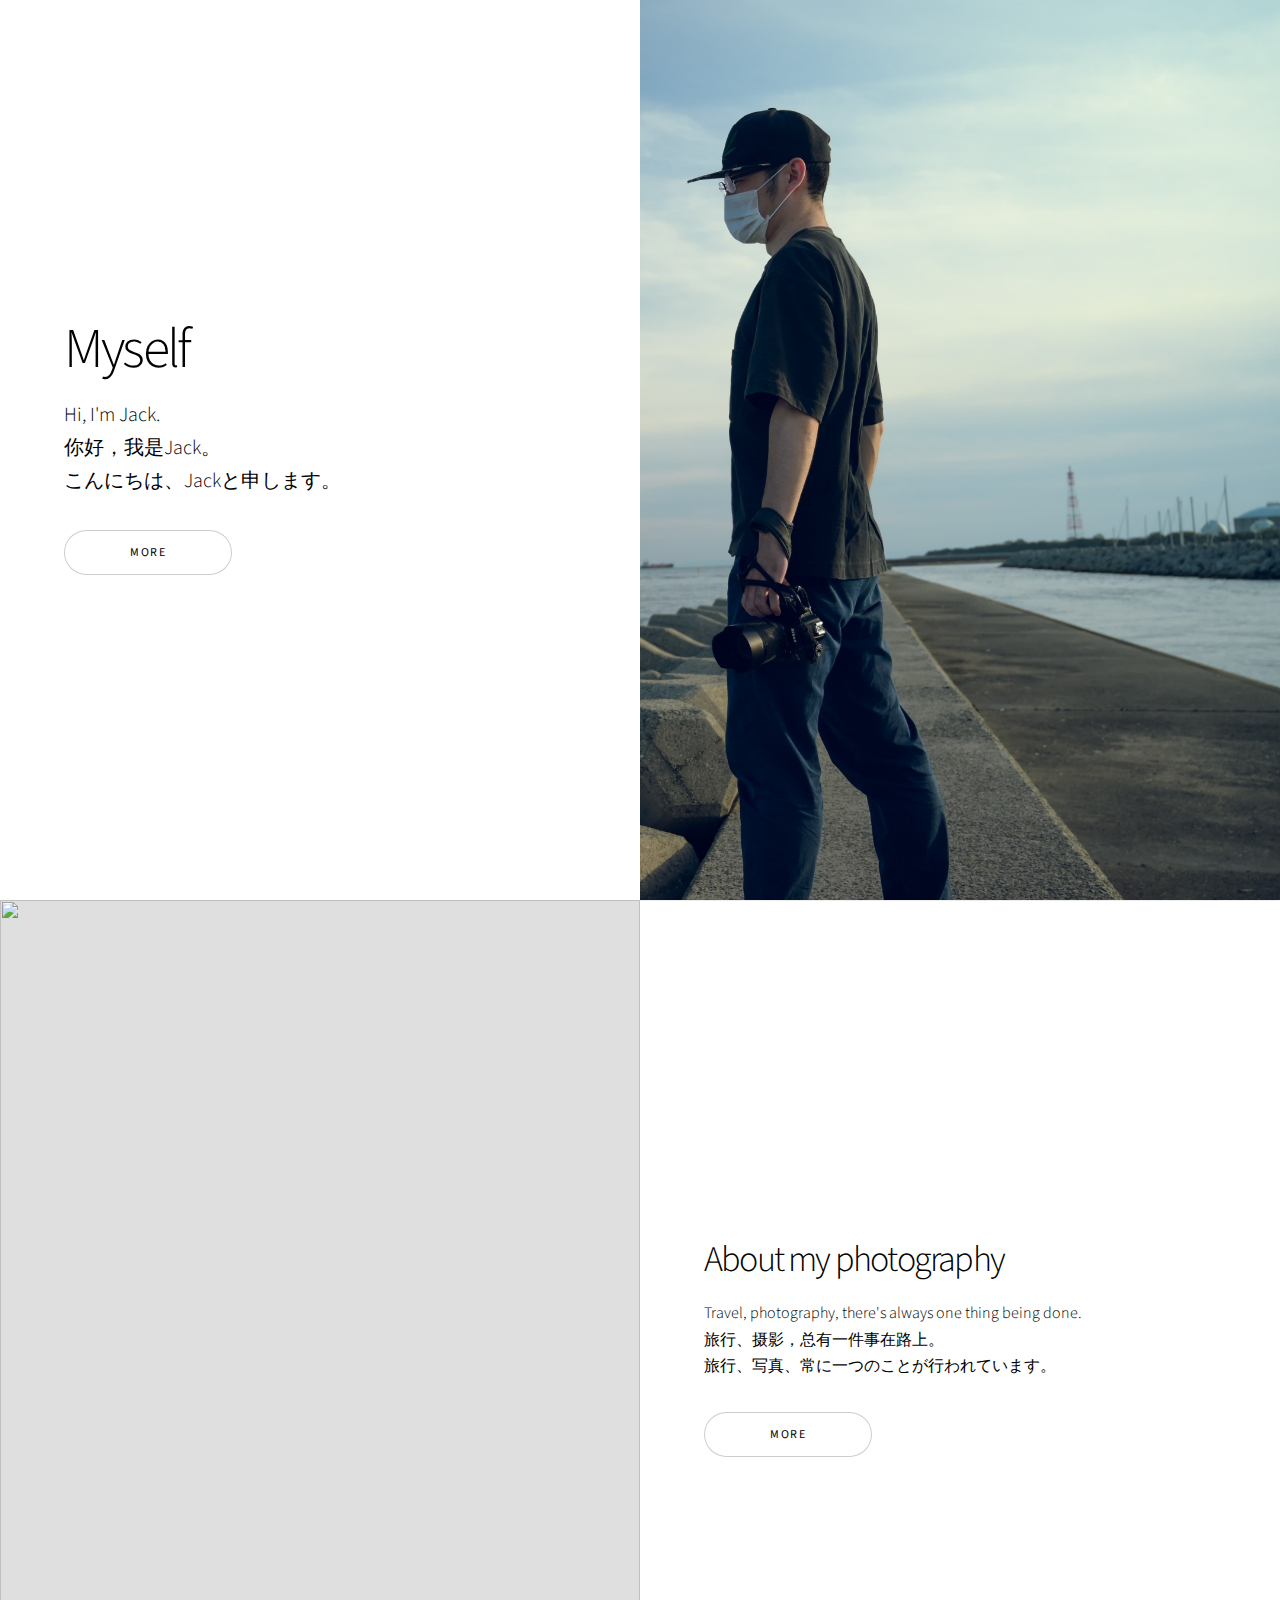
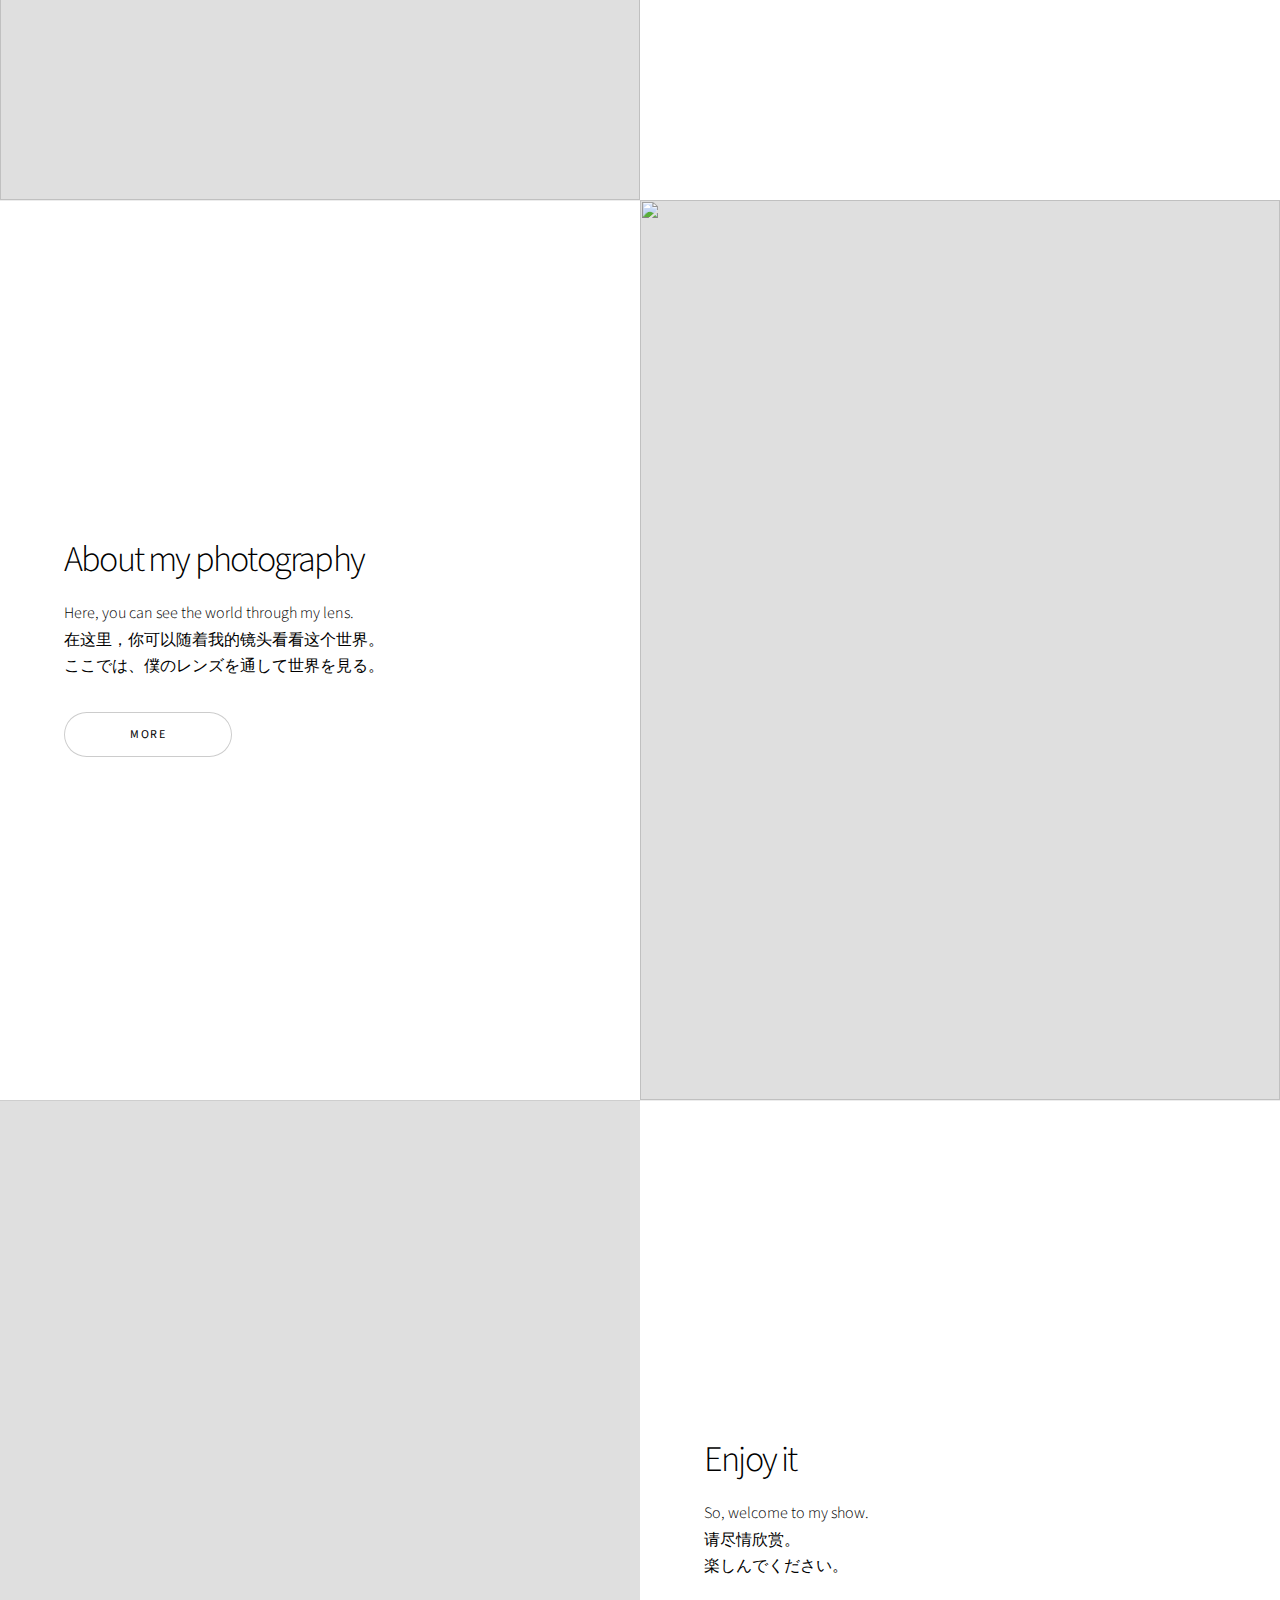
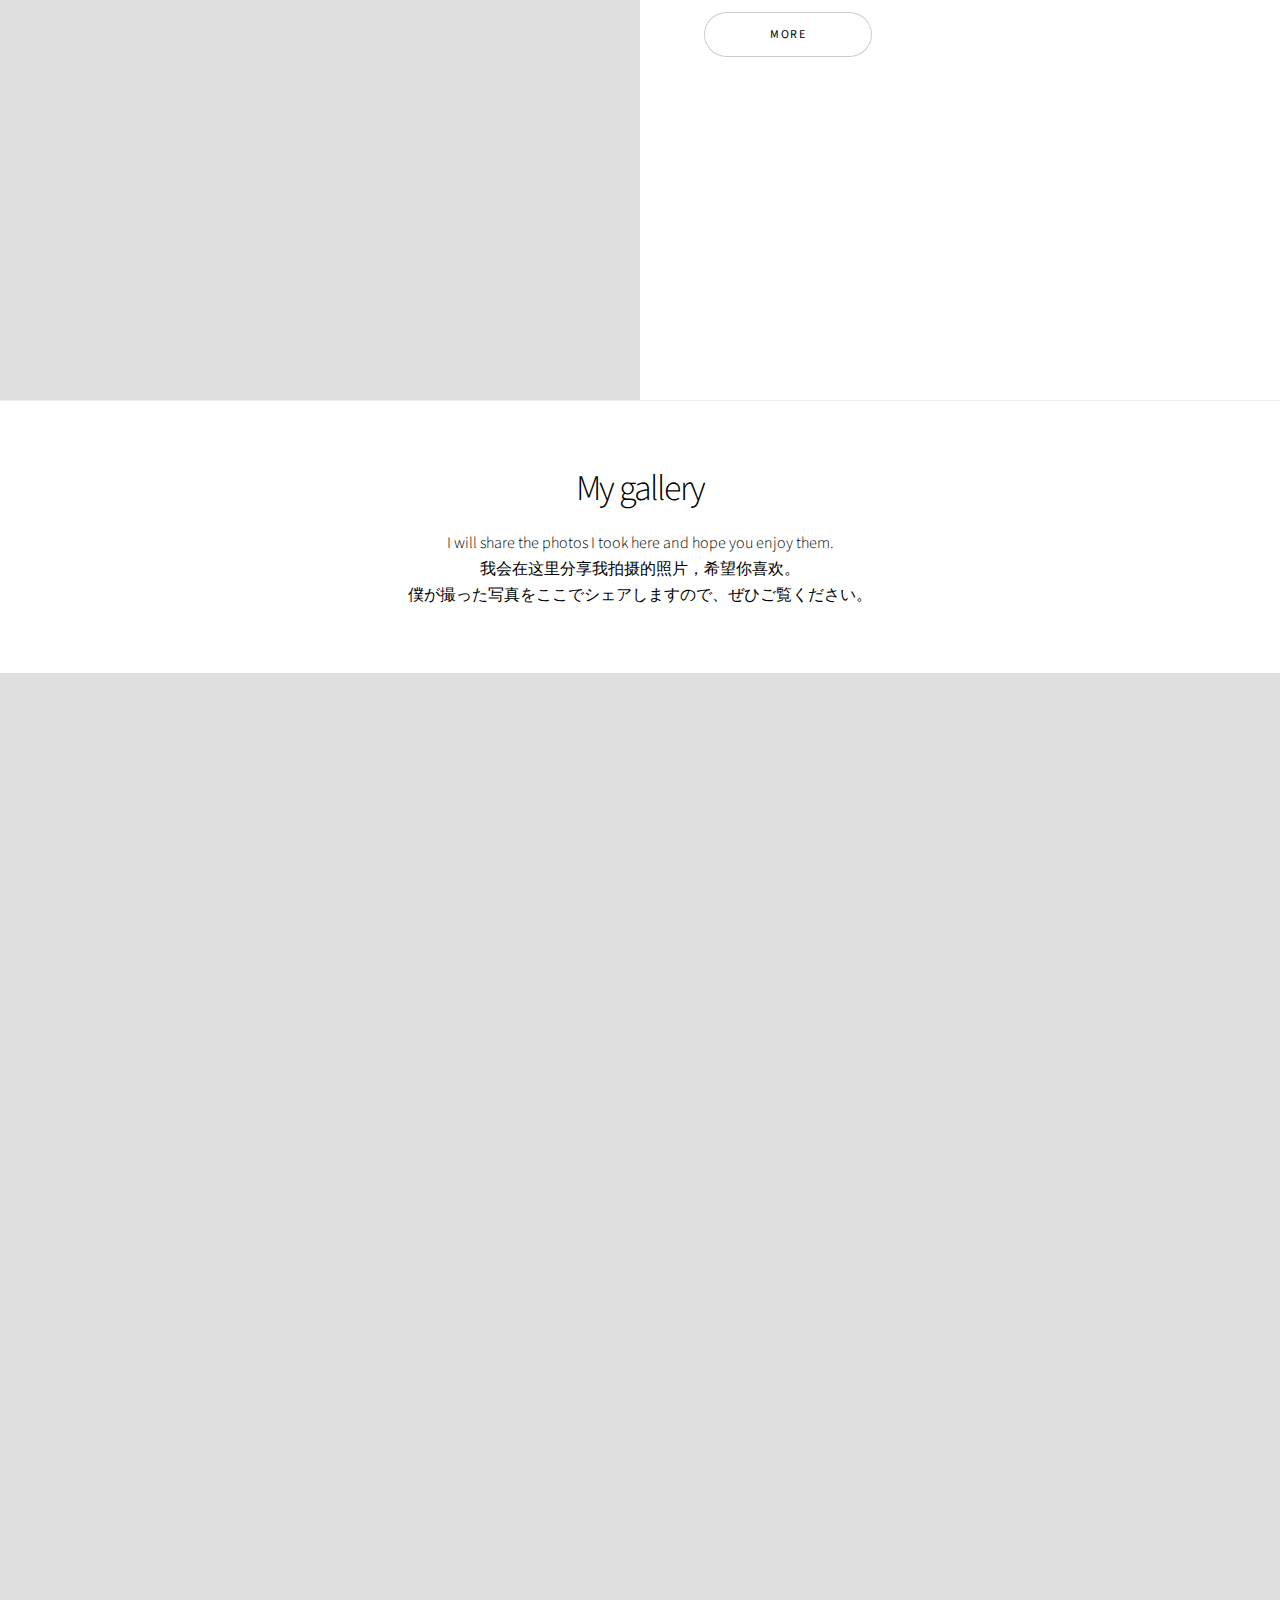
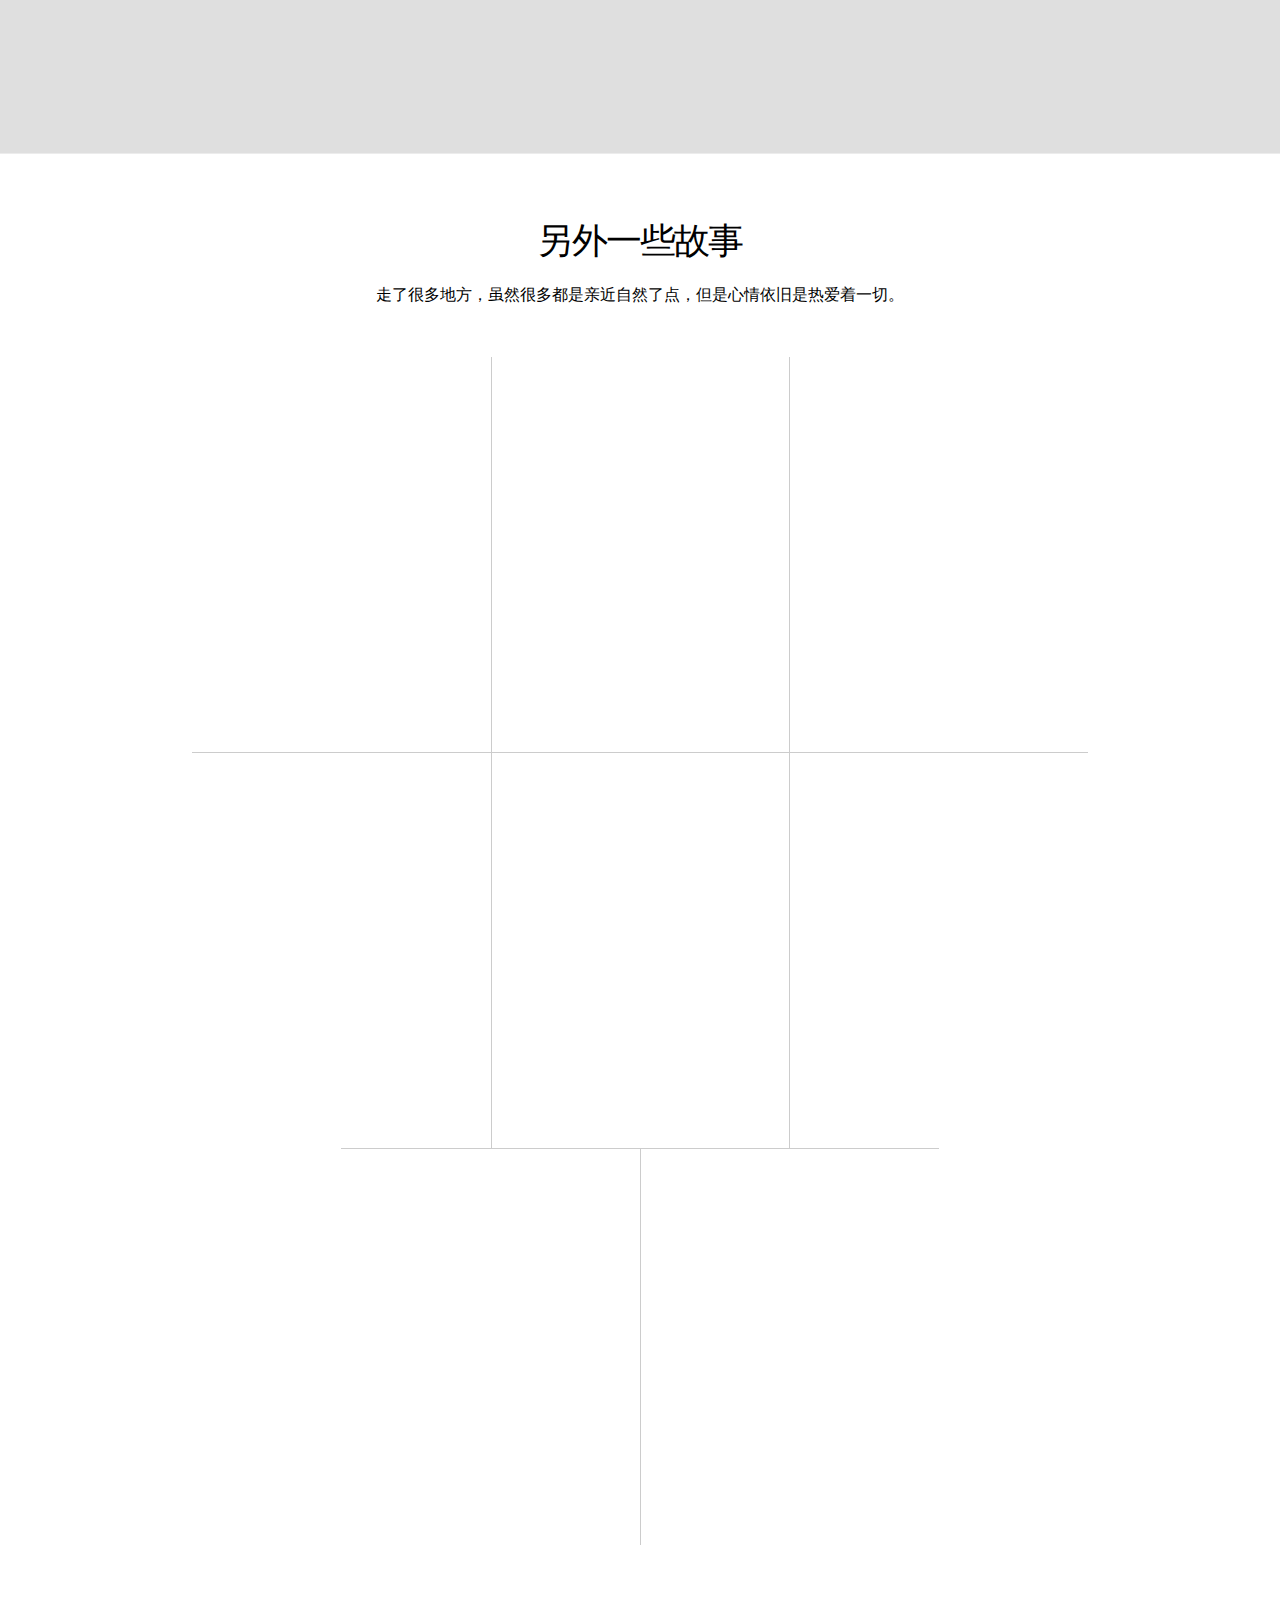
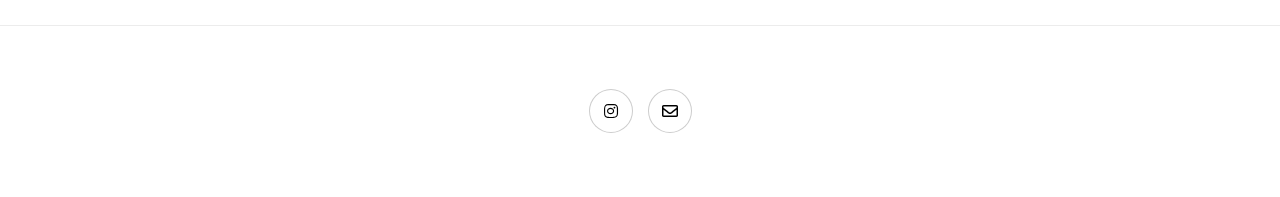
==== commit 0249402c: "make scroll more smooth" ====
--- a/index.html
+++ b/index.html
@@ -32,12 +32,12 @@
 					</section>
 
 				<!-- Two -->
-					<section class="banner style1 orient-right content-align-left image-position-center fullscreen onscroll-image-fade-in" id="1">
+					<section class="banner style1 orient-right content-align-left image-position-center fullscreen onload-image-fade-in onload-content-fade-right" id="1">
 						<div class="content">
 							<h2>About my photography</h2>
 							<p>Travel, photography, there's always one thing being done.<br>旅行、摄影，总有一件事在路上。<br>旅行、写真、常に一つのことが行われています。</p>
 							<ul class="actions stacked">
-								<li><a href="#2" class="button">More</a></li>
+								<li><a href="#2" class="button big wide smooth-scroll-middle">More</a></li>
 							</ul>
 						</div>
 						<div class="image">
@@ -46,12 +46,12 @@
 					</section>
 
 				<!-- Three -->
-					<section class="banner style1 orient-left content-align-left image-position-center fullscreen onscroll-image-fade-in" id="2">
+					<section class="banner style1 orient-left content-align-left image-position-center fullscreen onload-image-fade-in" id="2">
 						<div class="content">
 							<h2>About my photography</h2>
 							<p>Here, you can see the world through my lens.<br>在这里，你可以随着我的镜头看看这个世界。<br>ここでは、僕のレンズを通して世界を見る。</p>
 							<ul class="actions stacked">
-								<li><a href="#3" class="button">More</a></li>
+								<li><a href="#3" class="button big wide smooth-scroll-middle">More</a></li>
 							</ul>
 						</div>
 						<div class="image">
@@ -65,7 +65,7 @@
 							<h2>Enjoy it</h2>
 							<p>So, welcome to my show.<br>请尽情欣赏。<br>楽しんでください。</p>
 							<ul class="actions stacked">
-								<li><a href="#" class="button">More</a></li>
+								<li><a href="#gallery" class="button big wide smooth-scroll-middle">More</a></li>
 							</ul>
 						</div>
 						<div class="image">
@@ -74,7 +74,7 @@
 					</section>
 
 				<!-- Five -->
-					<section class="wrapper style1 align-center">
+					<section class="wrapper style1 align-center" id="gallery">
 						<div class="inner">
 							<h2>My gallery</h2>
 							<p>I will share the photos I took here and hope you enjoy them.<br>我会在这里分享我拍摄的照片，希望你喜欢。<br>僕が撮った写真をここでシェアしますので、ぜひご覧ください。</p>
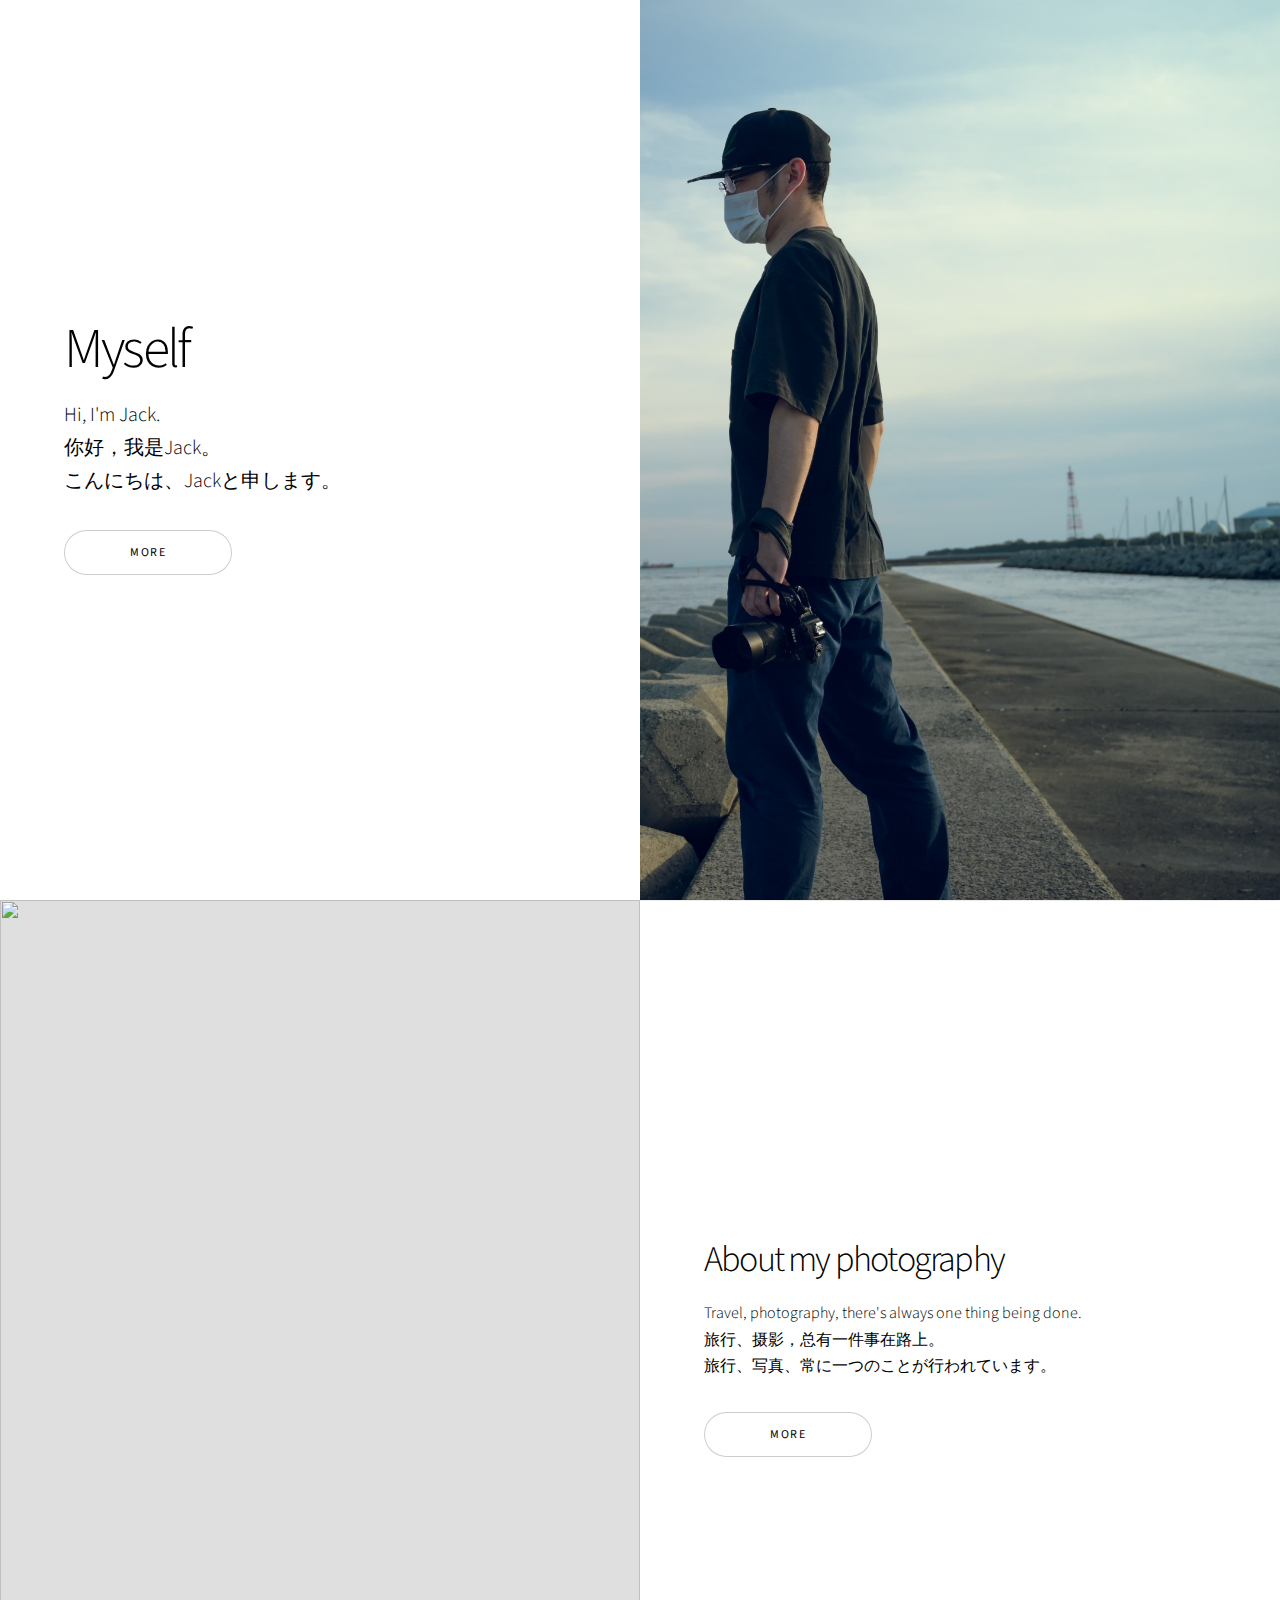
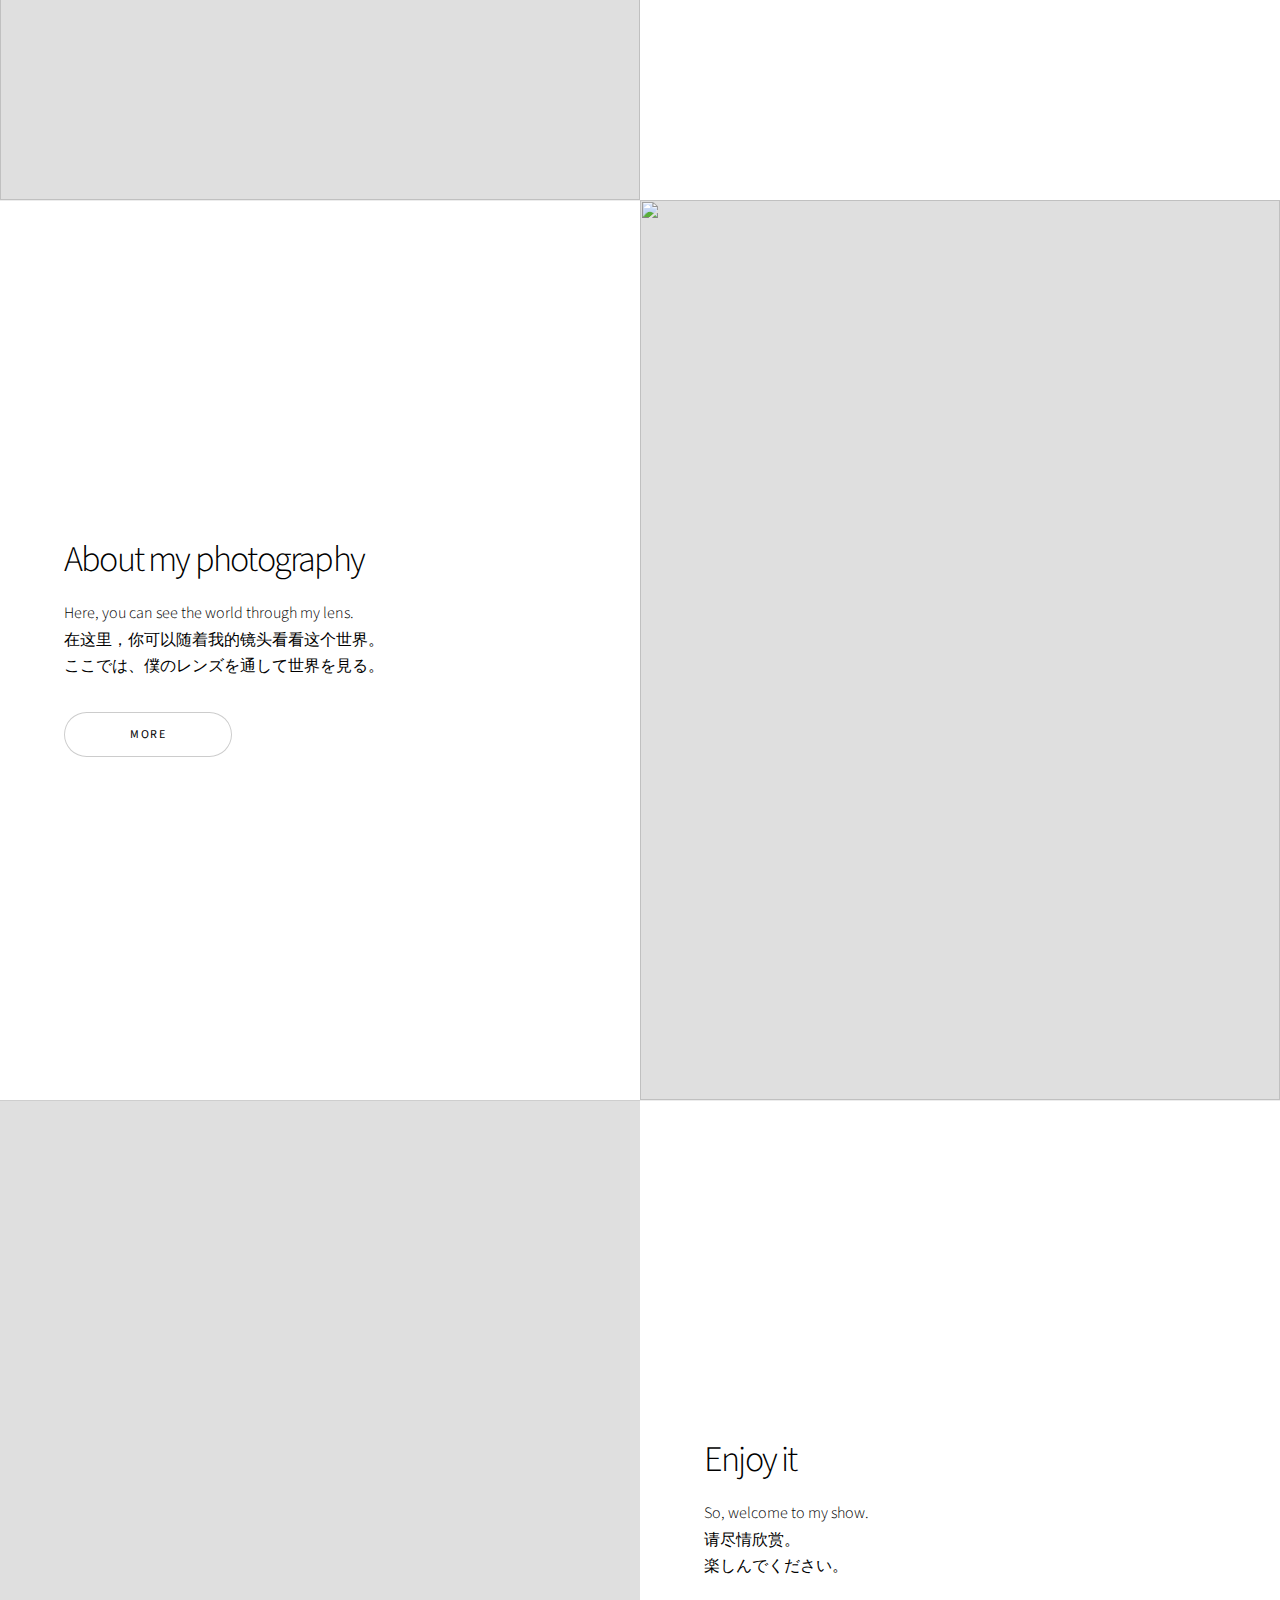
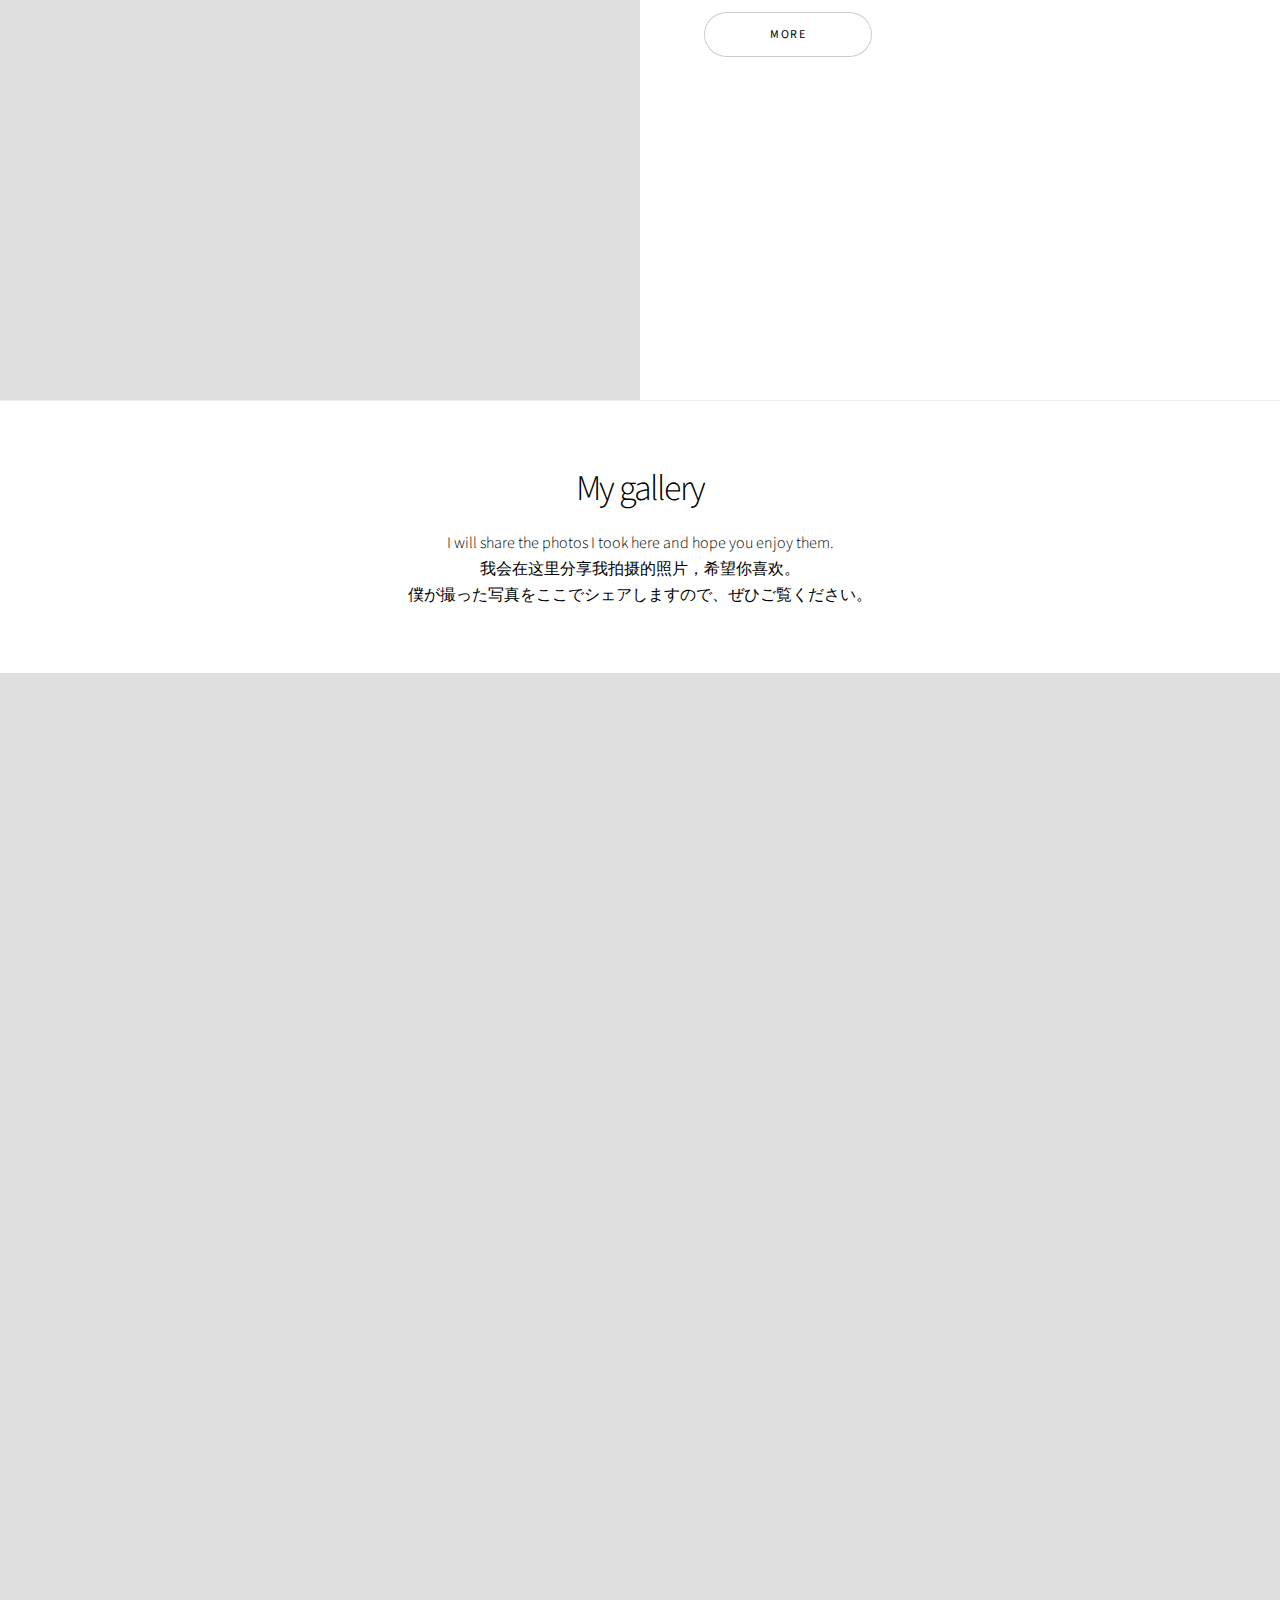
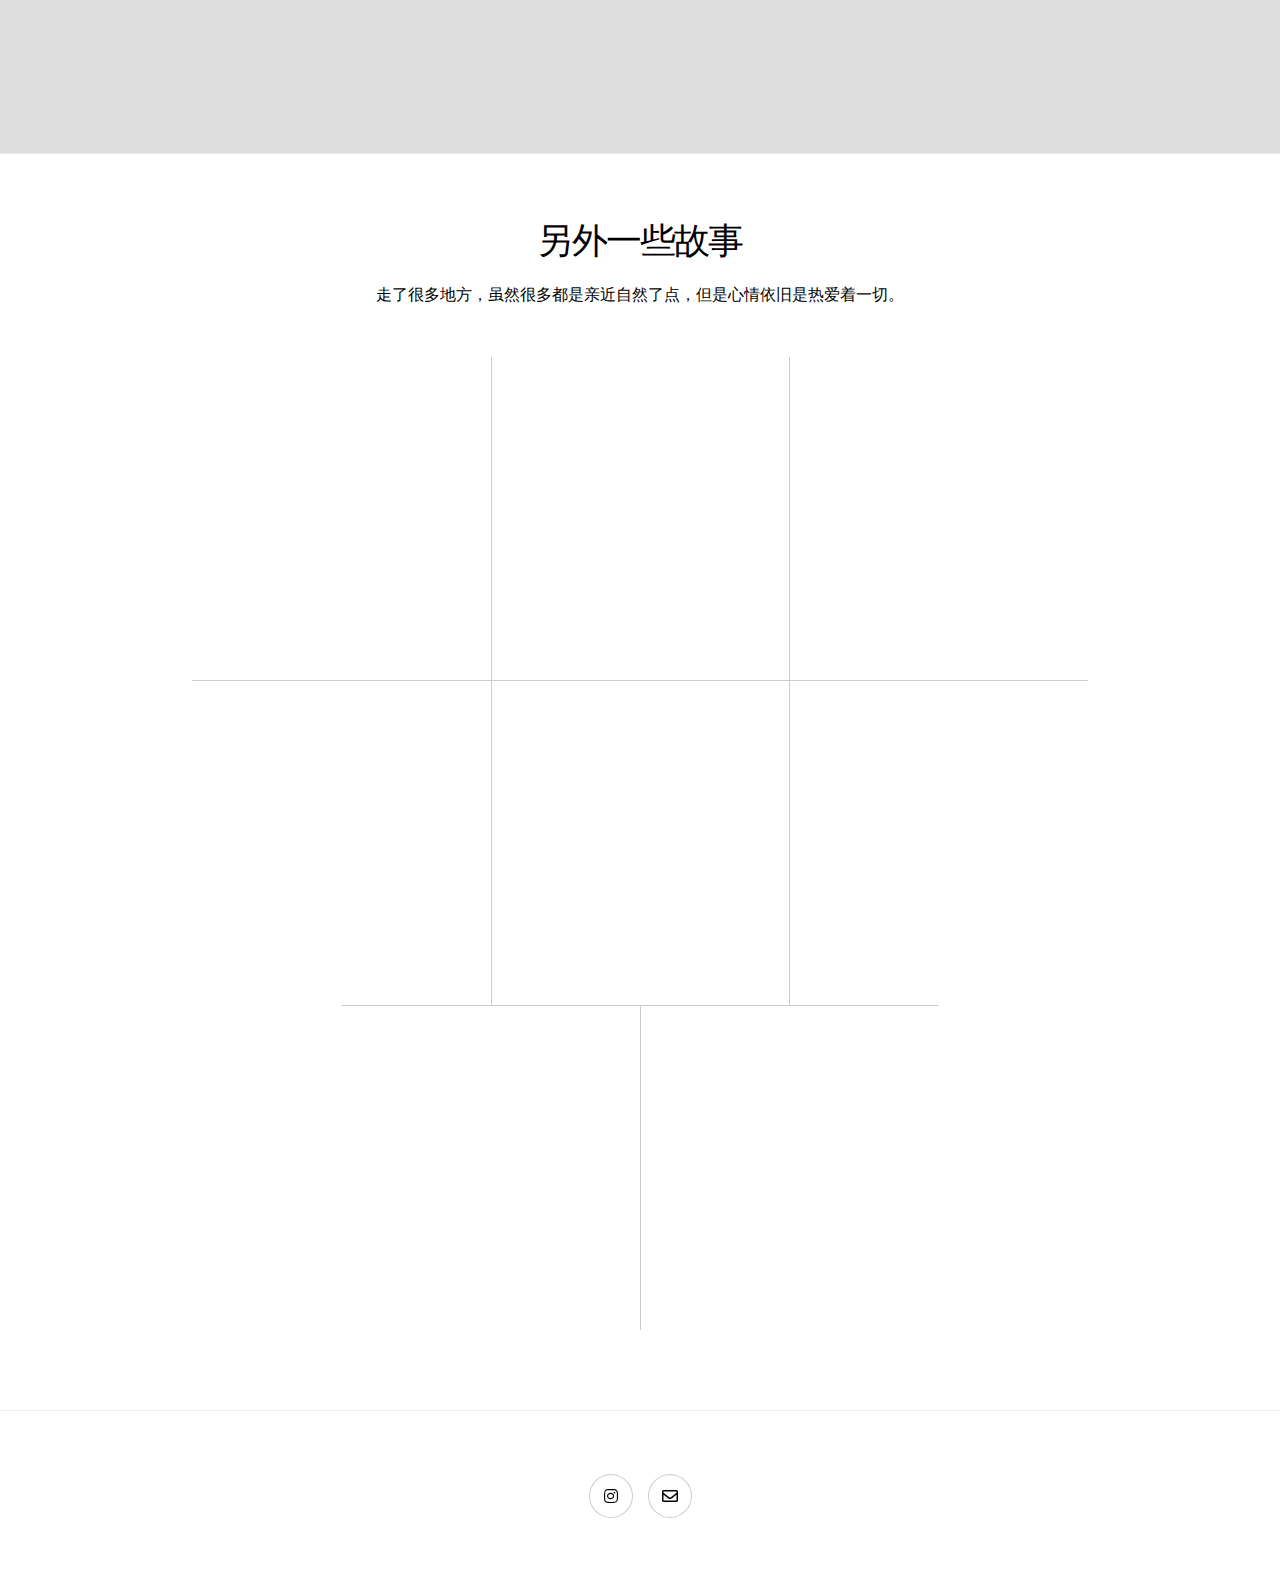
==== commit 30627d5c: "fix some bug" ====
--- a/index.html
+++ b/index.html
@@ -51,7 +51,7 @@
 							<h2>About my photography</h2>
 							<p>Here, you can see the world through my lens.<br>在这里，你可以随着我的镜头看看这个世界。<br>ここでは、僕のレンズを通して世界を見る。</p>
 							<ul class="actions stacked">
-								<li><a href="#3" class="button big wide smooth-scroll-middle">More</a></li>
+								<li><a href="#page3" class="button big wide smooth-scroll-middle">More</a></li>
 							</ul>
 						</div>
 						<div class="image">
@@ -60,7 +60,7 @@
 					</section>
 
 				<!-- Four -->
-					<section class="banner style1 orient-right content-align-left image-position-center fullscreen onscroll-image-fade-in"　id="3">
+					<section class="banner style1 orient-right content-align-left image-position-center fullscreen onscroll-image-fade-in" id="page3">
 						<div class="content">
 							<h2>Enjoy it</h2>
 							<p>So, welcome to my show.<br>请尽情欣赏。<br>楽しんでください。</p>
@@ -246,7 +246,7 @@
 									</div>
 									<article>
 										<a href="images/gallery/fulls/13.jpg" target="_blank">
-											<img src="images/gallery/thumbs/13.jpg" alt="" height="300" width="300"/>
+											<img src="images/gallery/thumbs/13.jpg" alt="" />
 										</a>
 									</article>	
 								</section>
@@ -256,7 +256,7 @@
 									</div>
 									<article>
 										<a href="images/gallery/fulls/14.jpg" target="_blank">
-											<img src="images/gallery/thumbs/14.jpg" alt="" height="300" width="300"/>
+											<img src="images/gallery/thumbs/14.jpg" alt="" />
 										</a>
 									</article>
 								</section>
@@ -266,7 +266,7 @@
 									</div>
 									<article>
 										<a href="images/gallery/fulls/15.jpg" target="_blank">
-											<img src="images/gallery/thumbs/15.jpg" alt="" height="300" width="300"/>
+											<img src="images/gallery/thumbs/15.jpg" alt="" />
 										</a>
 									</article>
 								</section>
@@ -276,7 +276,7 @@
 									</div>
 									<article>
 										<a href="images/gallery/fulls/16.jpg" target="_blank">
-											<img src="images/gallery/thumbs/16.jpg" alt="" height="300" width="300"/>
+											<img src="images/gallery/thumbs/16.jpg" alt=""/>
 										</a>
 									</article>
 								</section>
@@ -286,7 +286,7 @@
 									</div>
 									<article>
 										<a href="images/gallery/fulls/17.jpg" target="_blank">
-											<img src="images/gallery/thumbs/17.jpg" alt="" height="300" width="300"/>
+											<img src="images/gallery/thumbs/17.jpg" alt=""/>
 										</a>
 									</article>
 								</section>
@@ -296,7 +296,7 @@
 									</div>
 									<article>
 										<a href="images/gallery/fulls/18.jpg" target="_blank">
-											<img src="images/gallery/thumbs/18.jpg" alt="" height="300" width="300"/>
+											<img src="images/gallery/thumbs/18.jpg" alt=""/>
 										</a>
 									</article>
 								</section>
@@ -306,7 +306,7 @@
 									</div>
 									<article>
 										<a href="images/gallery/fulls/19.jpg" target="_blank">
-											<img src="images/gallery/thumbs/19.jpg" alt="" height="300" width="300"/>
+											<img src="images/gallery/thumbs/19.jpg" alt=""/>
 										</a>
 									</article>
 								</section>
@@ -316,7 +316,7 @@
 									</div>
 									<article>
 										<a href="images/gallery/fulls/20.jpg" target="_blank">
-											<img src="images/gallery/thumbs/20.jpg" alt="" height="300" width="300"/>
+											<img src="images/gallery/thumbs/20.jpg" alt=""/>
 										</a>
 									</article>
 								
--- a/assets/css/main.css
+++ b/assets/css/main.css
@@ -7218,8 +7218,12 @@
 		margin: 0 auto;
 		max-width: 100%;
 		width: 64rem;
-	}
-
+		overflow: hidden;
+	}
+		.wrapper.style1 > .inner img{
+			max-width: 100%;
+			max-height: 100%;
+		}
 		.wrapper.style1 > .inner.medium {
 			width: 48rem;
 		}
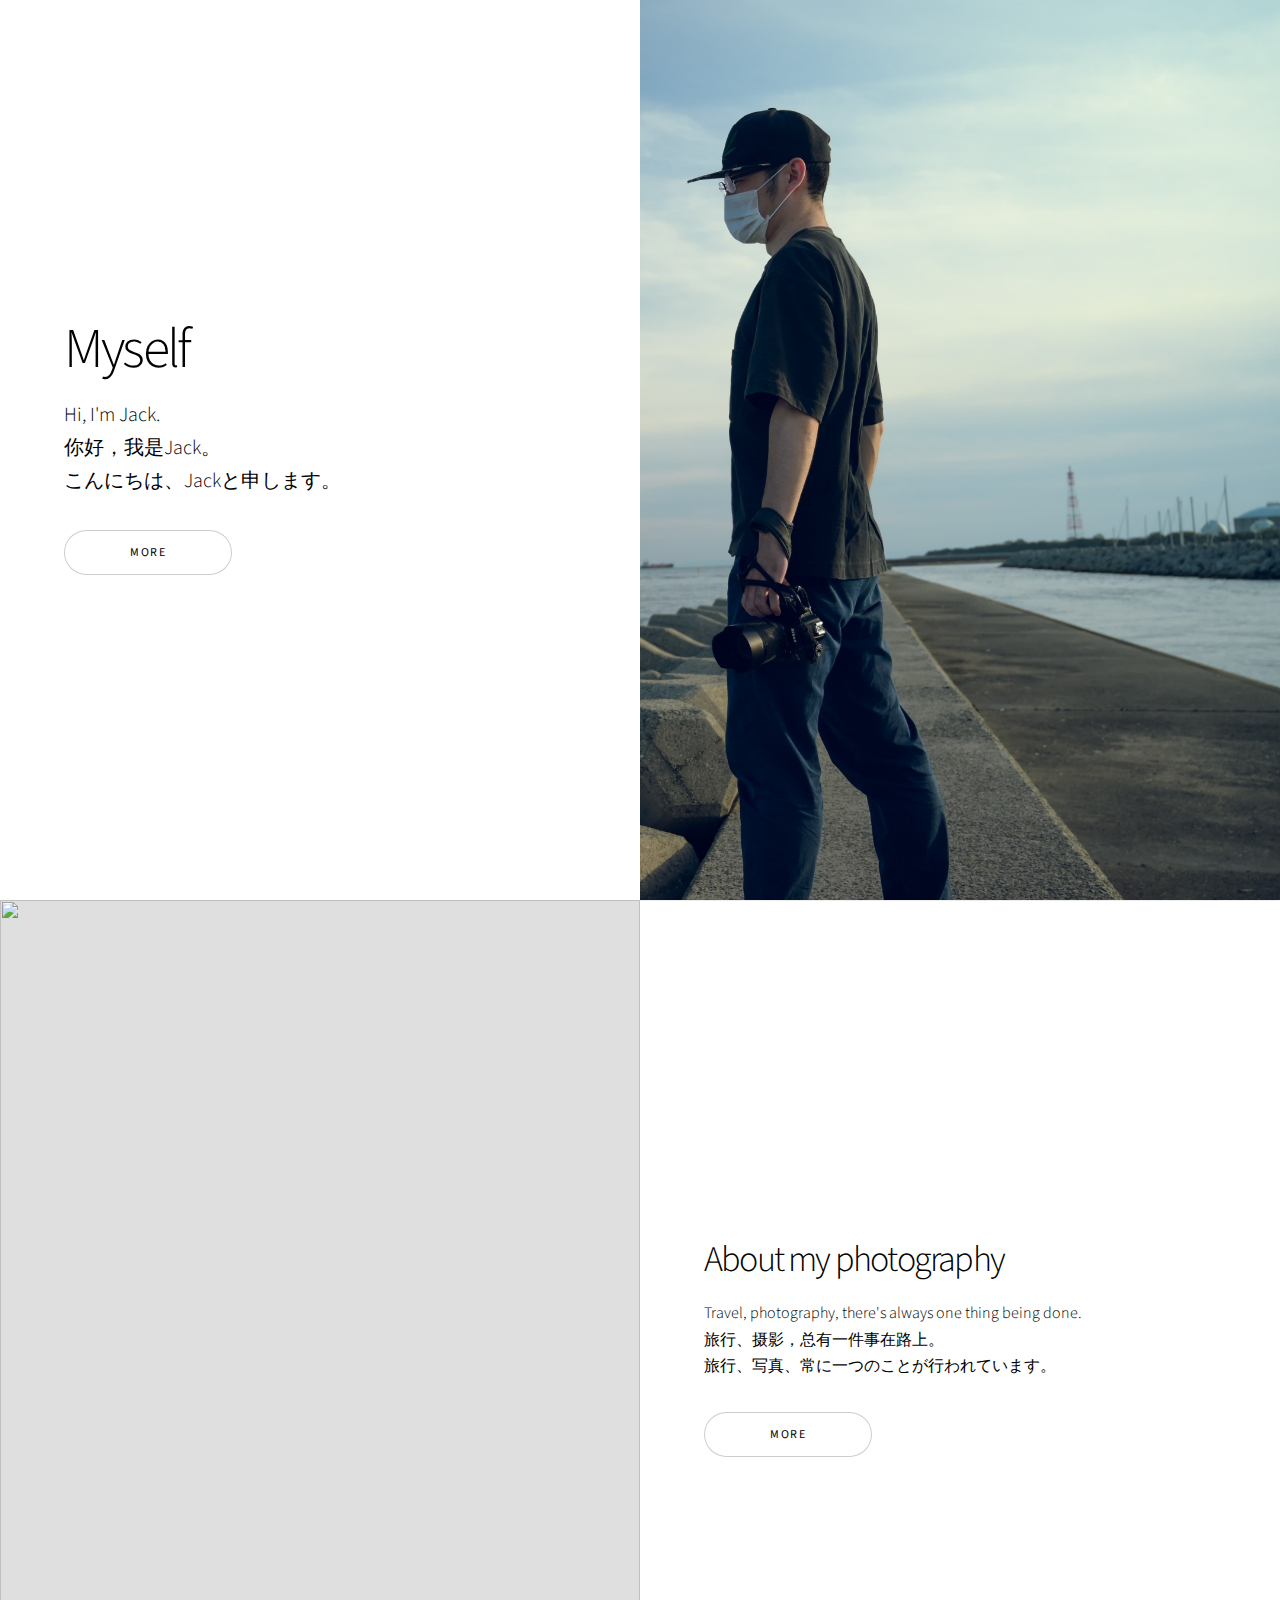
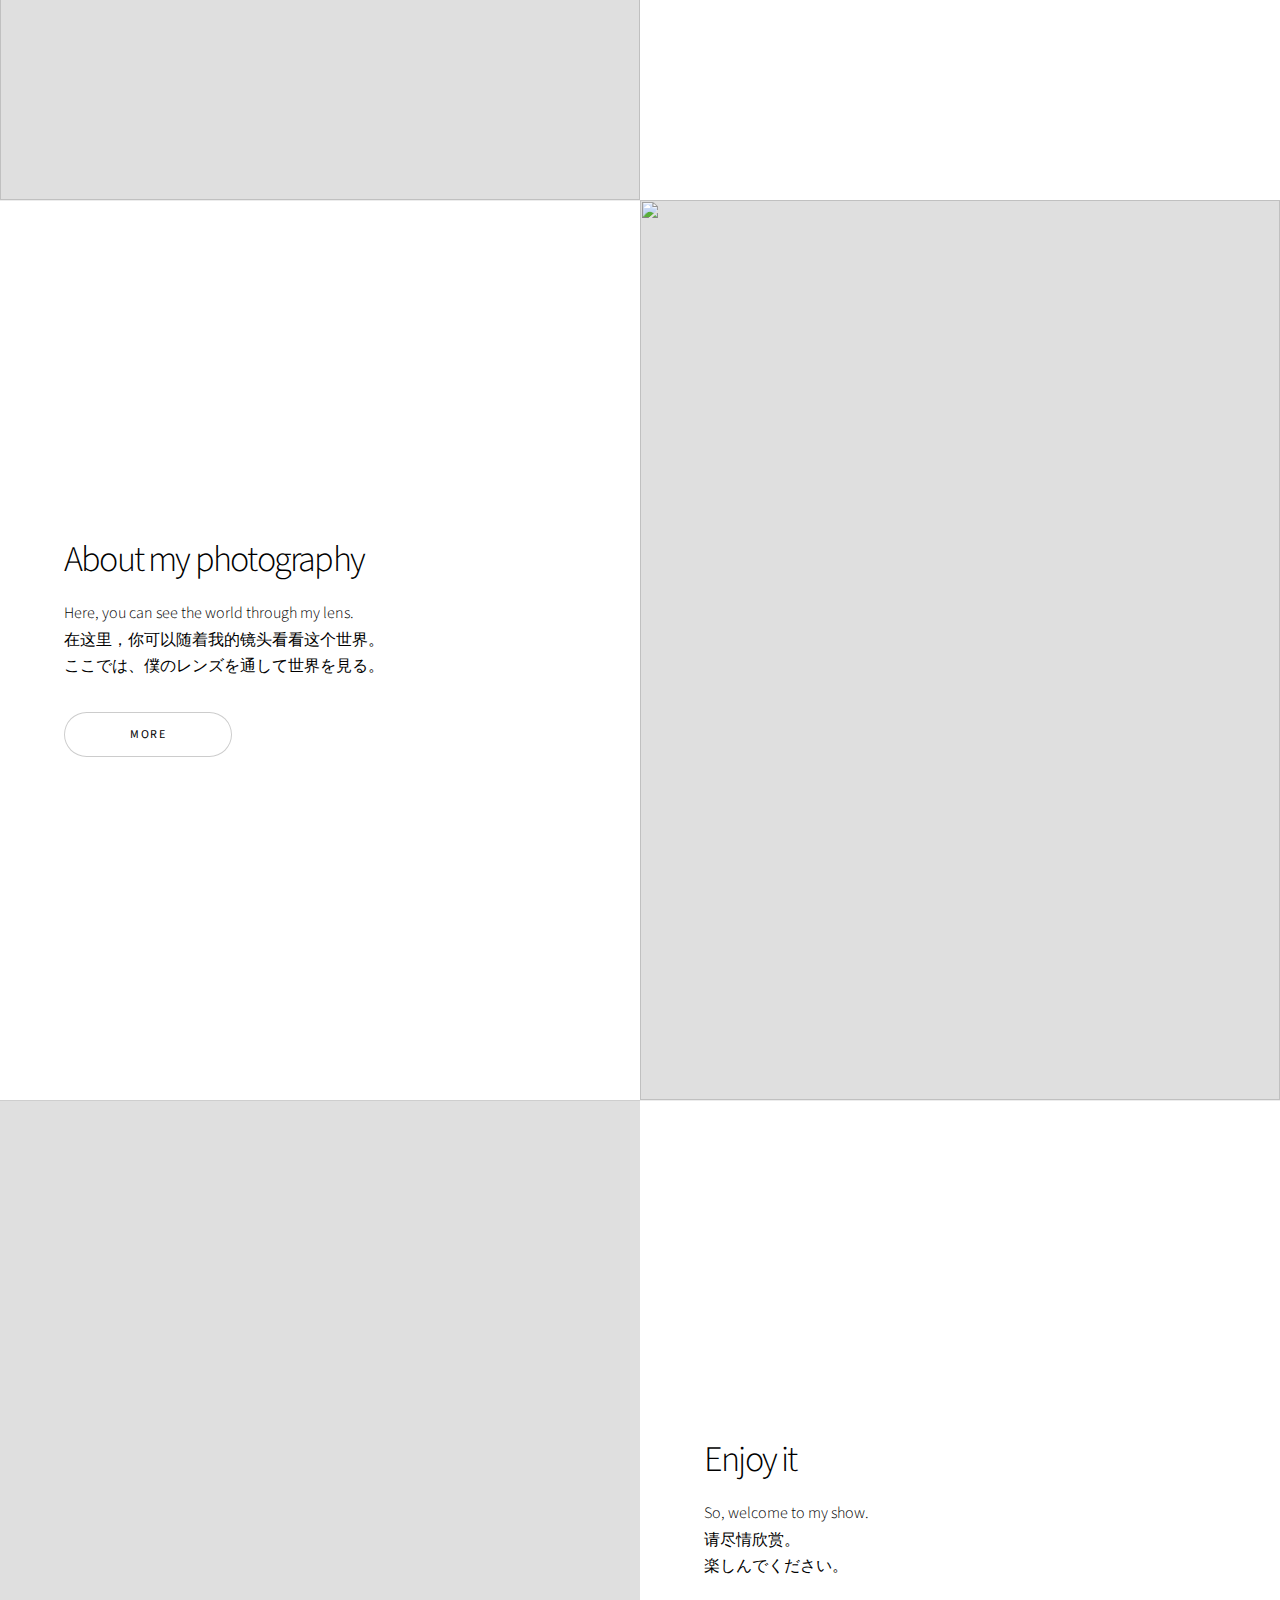
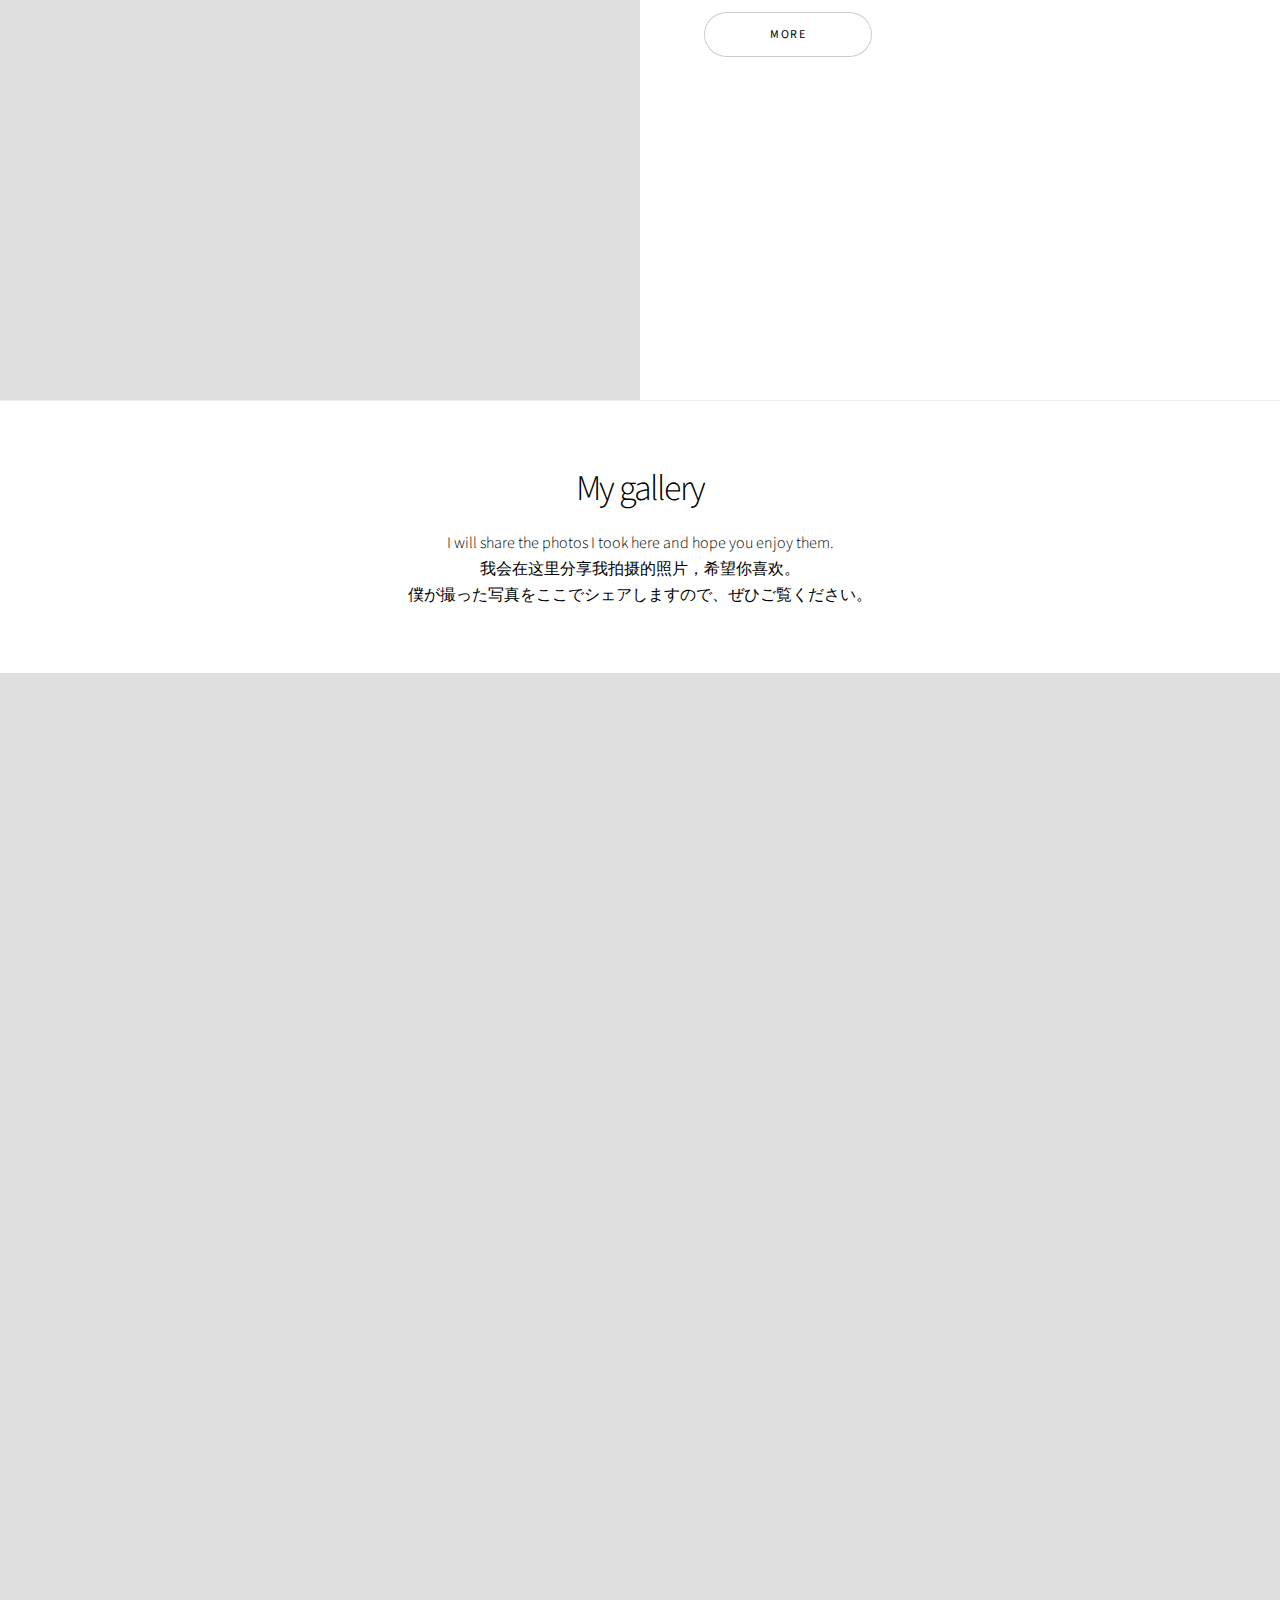
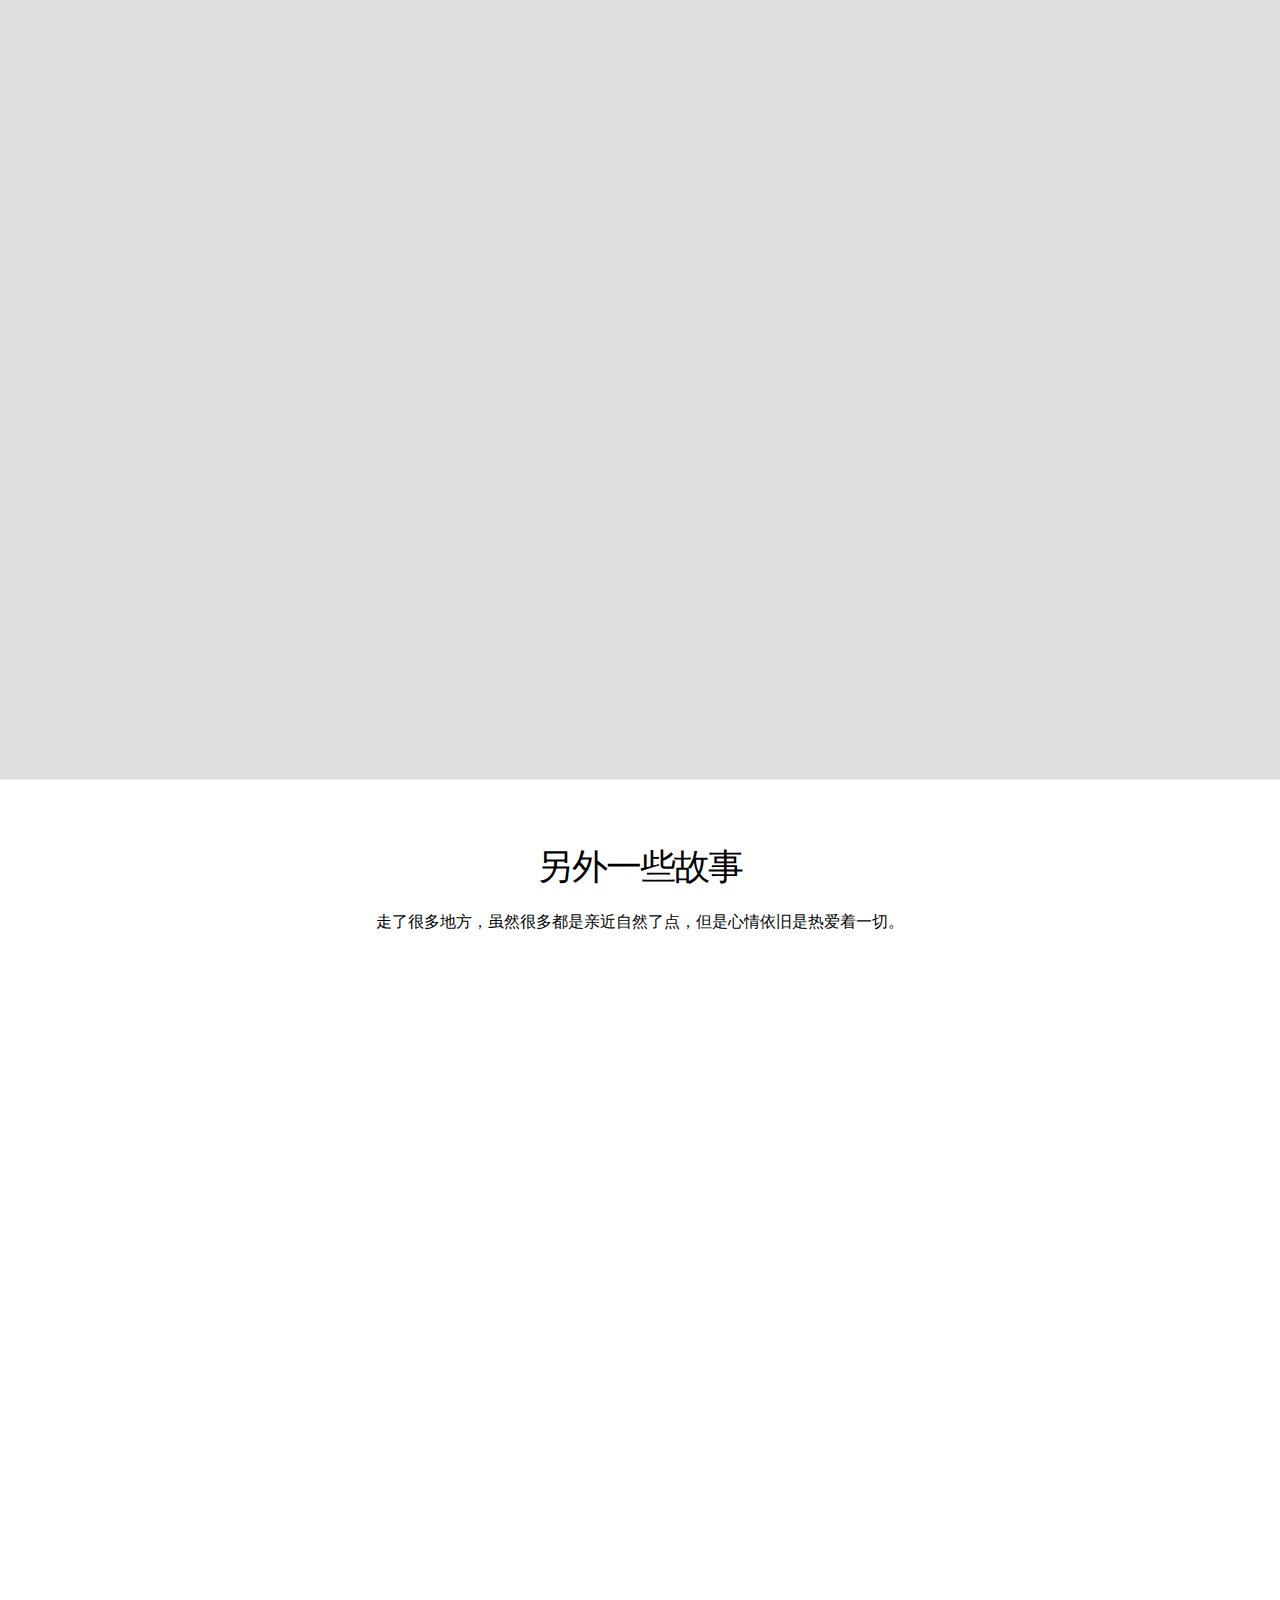
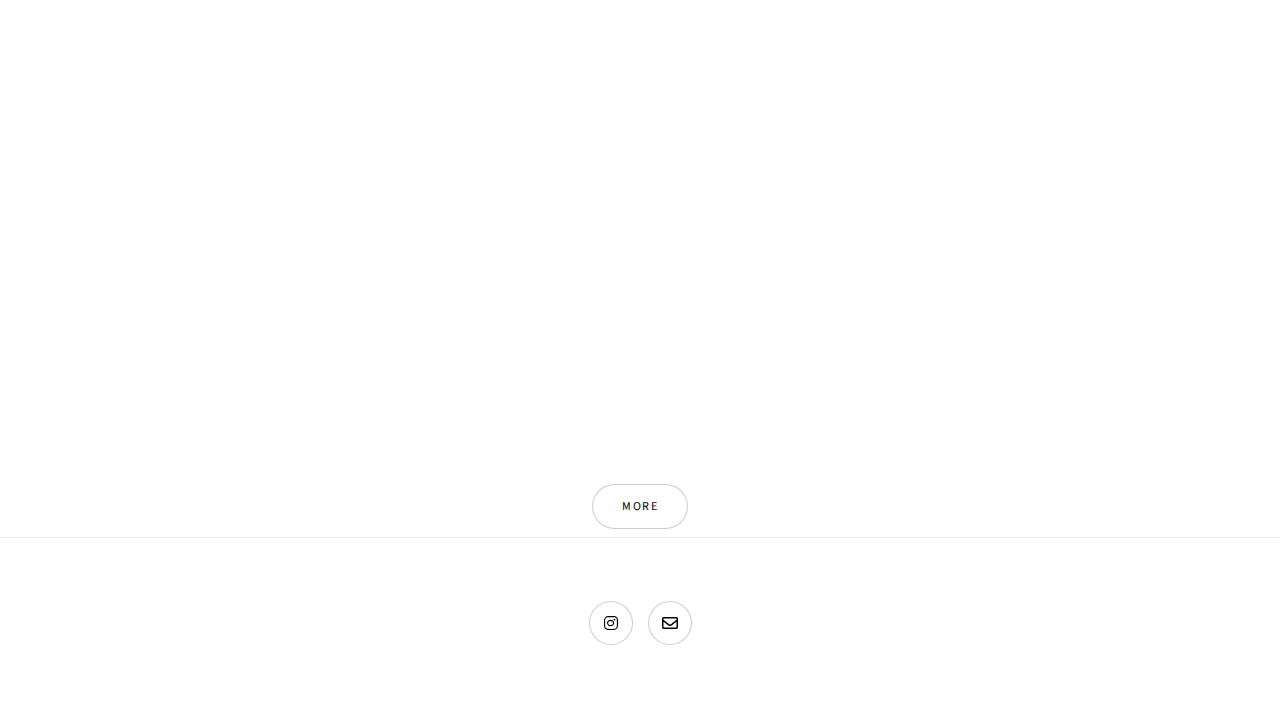
==== commit c9024da1: "更新网页，上传京都照片" ====
--- a/index.html
+++ b/index.html
@@ -81,7 +81,7 @@
 						</div>
 
 						<!-- Gallery -->
-							<div class="gallery style2 medium lightbox onscroll-fade-in">
+							<div class="gallery style1 medium lightbox onscroll-fade-in">
 								<article>
 									<a href="images/gallery/fulls/1.jpg" class="image">
 										<img src="images/gallery/thumbs/1.jpg" alt="" />
@@ -130,8 +130,7 @@
 										</ul>
 									</div>
 								</article>
-							</div>
-							<div class="gallery style2 medium lightbox onscroll-fade-in">
+							
 								<article>
 									<a href="images/gallery/fulls/5.jpg" class="image">
 										<img src="images/gallery/thumbs/5.jpg" alt="" />
@@ -180,8 +179,7 @@
 										</ul>
 									</div>
 								</article>
-							</div>
-							<div class="gallery style2 medium lightbox onscroll-fade-in">
+							
 								<article>
 									<a href="images/gallery/fulls/9.jpg" class="image">
 										<img src="images/gallery/thumbs/9.jpg" alt="" />
@@ -239,7 +237,7 @@
 						<div class="inner">
 							<h2>另外一些故事</h2>
 							<p>走了很多地方，虽然很多都是亲近自然了点，但是心情依旧是热爱着一切。</p>
-							<div class="items style1 medium onscroll-fade-in">
+							<div class="items style3 medium onscroll-fade-in">
 								<section>
 									<div class="caption">
 										<h3>华灯初上</h3>
@@ -272,6 +270,48 @@
 								</section>
 								<section>
 									<div class="caption">
+										<h3>濑户内海</h3>
+									</div>
+									<article>
+										<a href="images/gallery/fulls/20.jpg" target="_blank">
+											<img src="images/gallery/thumbs/20.jpg" alt=""/>
+										</a>
+									</article>
+								</section>
+								
+								<section>
+									<div class="caption">
+										<h3>濑户内海大桥</h3>
+									</div>
+									<article>
+										<a href="images/gallery/fulls/17.jpg" target="_blank">
+											<img src="images/gallery/thumbs/17.jpg" alt=""/>
+										</a>
+									</article>
+								</section>
+								<section>
+									<div class="caption">
+										<h3>风与人的故事</h3>
+									</div>
+									<article>
+										<a href="images/gallery/fulls/18.jpg" target="_blank">
+											<img src="images/gallery/thumbs/18.jpg" alt=""/>
+										</a>
+									</article>
+								</section>
+								
+								<section>
+									<div class="caption">
+										<h3>人</h3>
+									</div>
+									<article>
+										<a href="images/gallery/fulls/19.jpg" target="_blank">
+											<img src="images/gallery/thumbs/19.jpg" alt=""/>
+										</a>
+									</article>
+								</section>
+								<section>
+									<div class="caption">
 										<h3>喵星人</h3>
 									</div>
 									<article>
@@ -280,51 +320,11 @@
 										</a>
 									</article>
 								</section>
-								<section>
-									<div class="caption">
-										<h3>濑户内海大桥</h3>
-									</div>
-									<article>
-										<a href="images/gallery/fulls/17.jpg" target="_blank">
-											<img src="images/gallery/thumbs/17.jpg" alt=""/>
-										</a>
-									</article>
-								</section>
-								<section>
-									<div class="caption">
-										<h3>风与人的故事</h3>
-									</div>
-									<article>
-										<a href="images/gallery/fulls/18.jpg" target="_blank">
-											<img src="images/gallery/thumbs/18.jpg" alt=""/>
-										</a>
-									</article>
-								</section>
-								<section>
-									<div class="caption">
-										<h3>人</h3>
-									</div>
-									<article>
-										<a href="images/gallery/fulls/19.jpg" target="_blank">
-											<img src="images/gallery/thumbs/19.jpg" alt=""/>
-										</a>
-									</article>
-								</section>
-								<section>
-									<div class="caption">
-										<h3>濑户内海</h3>
-									</div>
-									<article>
-										<a href="images/gallery/fulls/20.jpg" target="_blank">
-											<img src="images/gallery/thumbs/20.jpg" alt=""/>
-										</a>
-									</article>
-								
 							</div>
 						</div>
-					</section>
-
-
+						<a href="photo.html" class="button">More</a>
+					</section>
+					
 				<!-- Footer -->
 					<footer class="wrapper style1 align-center">
 						<div class="inner">
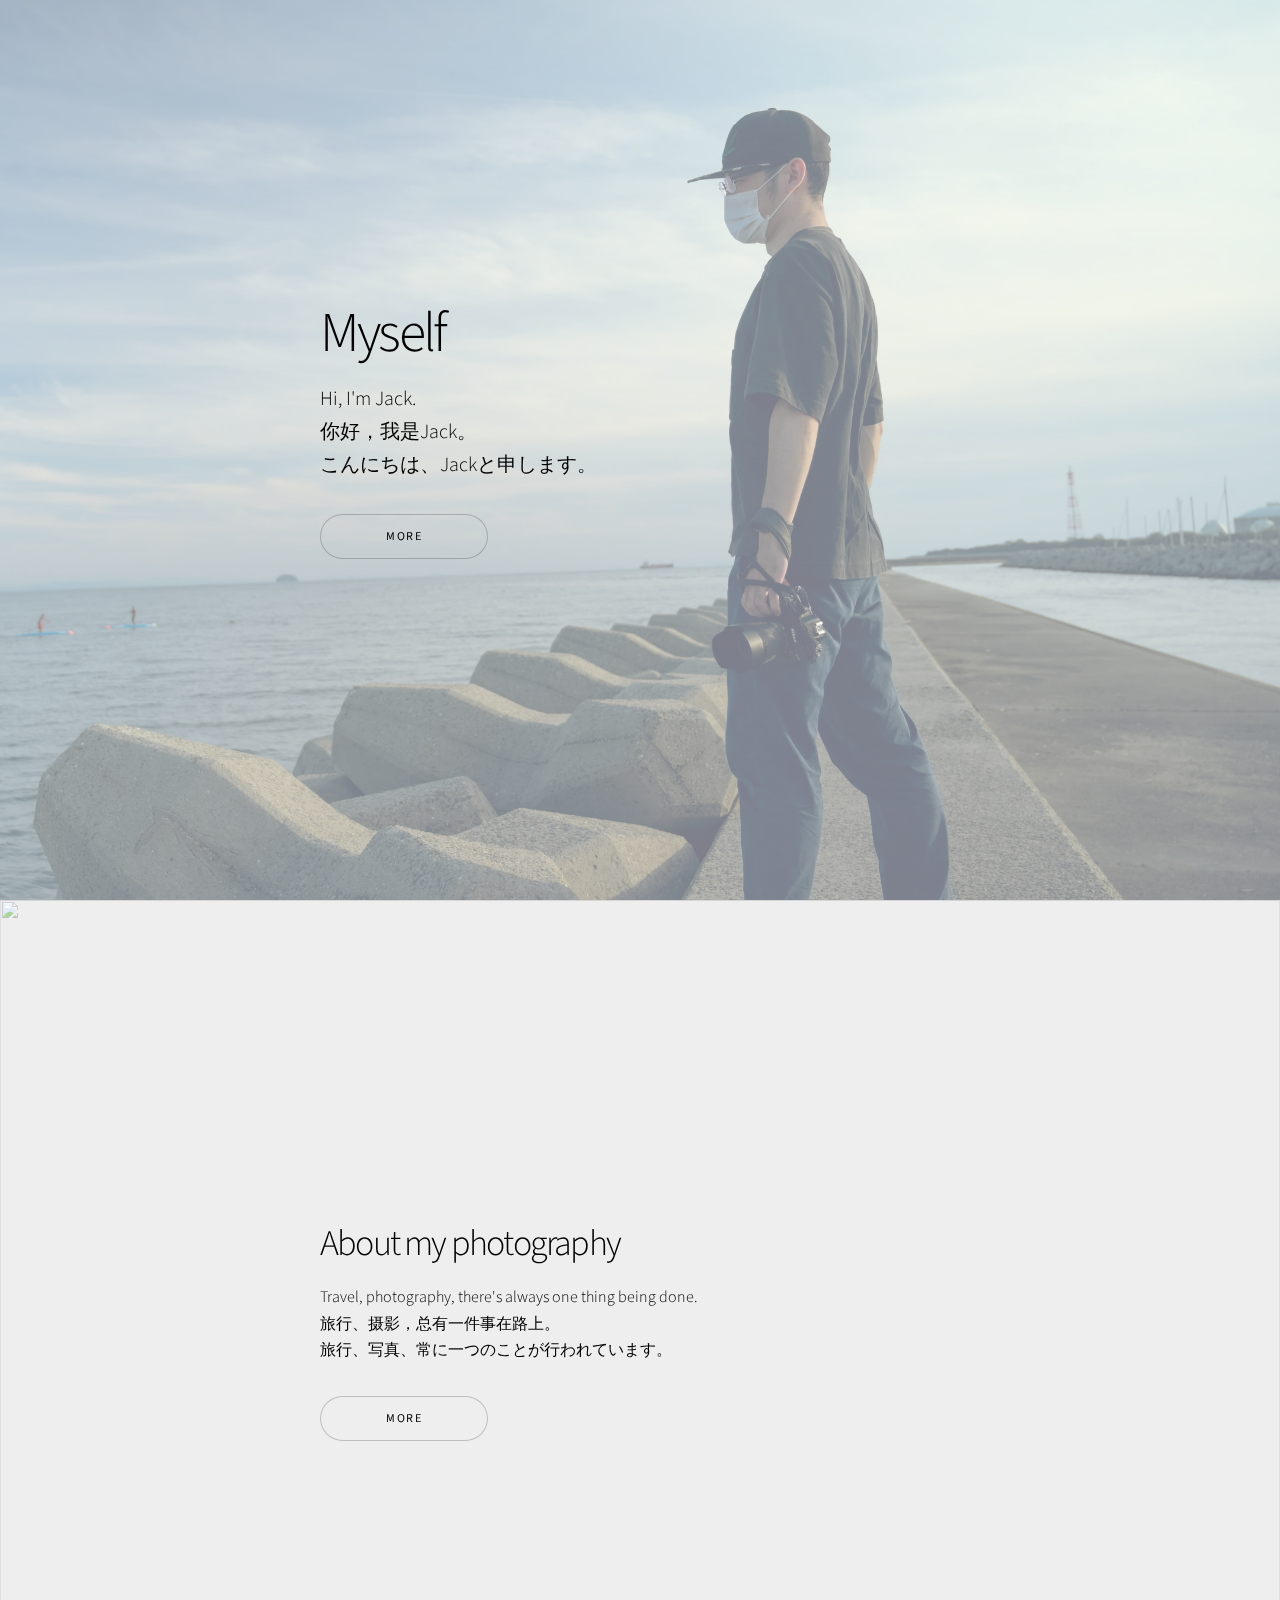
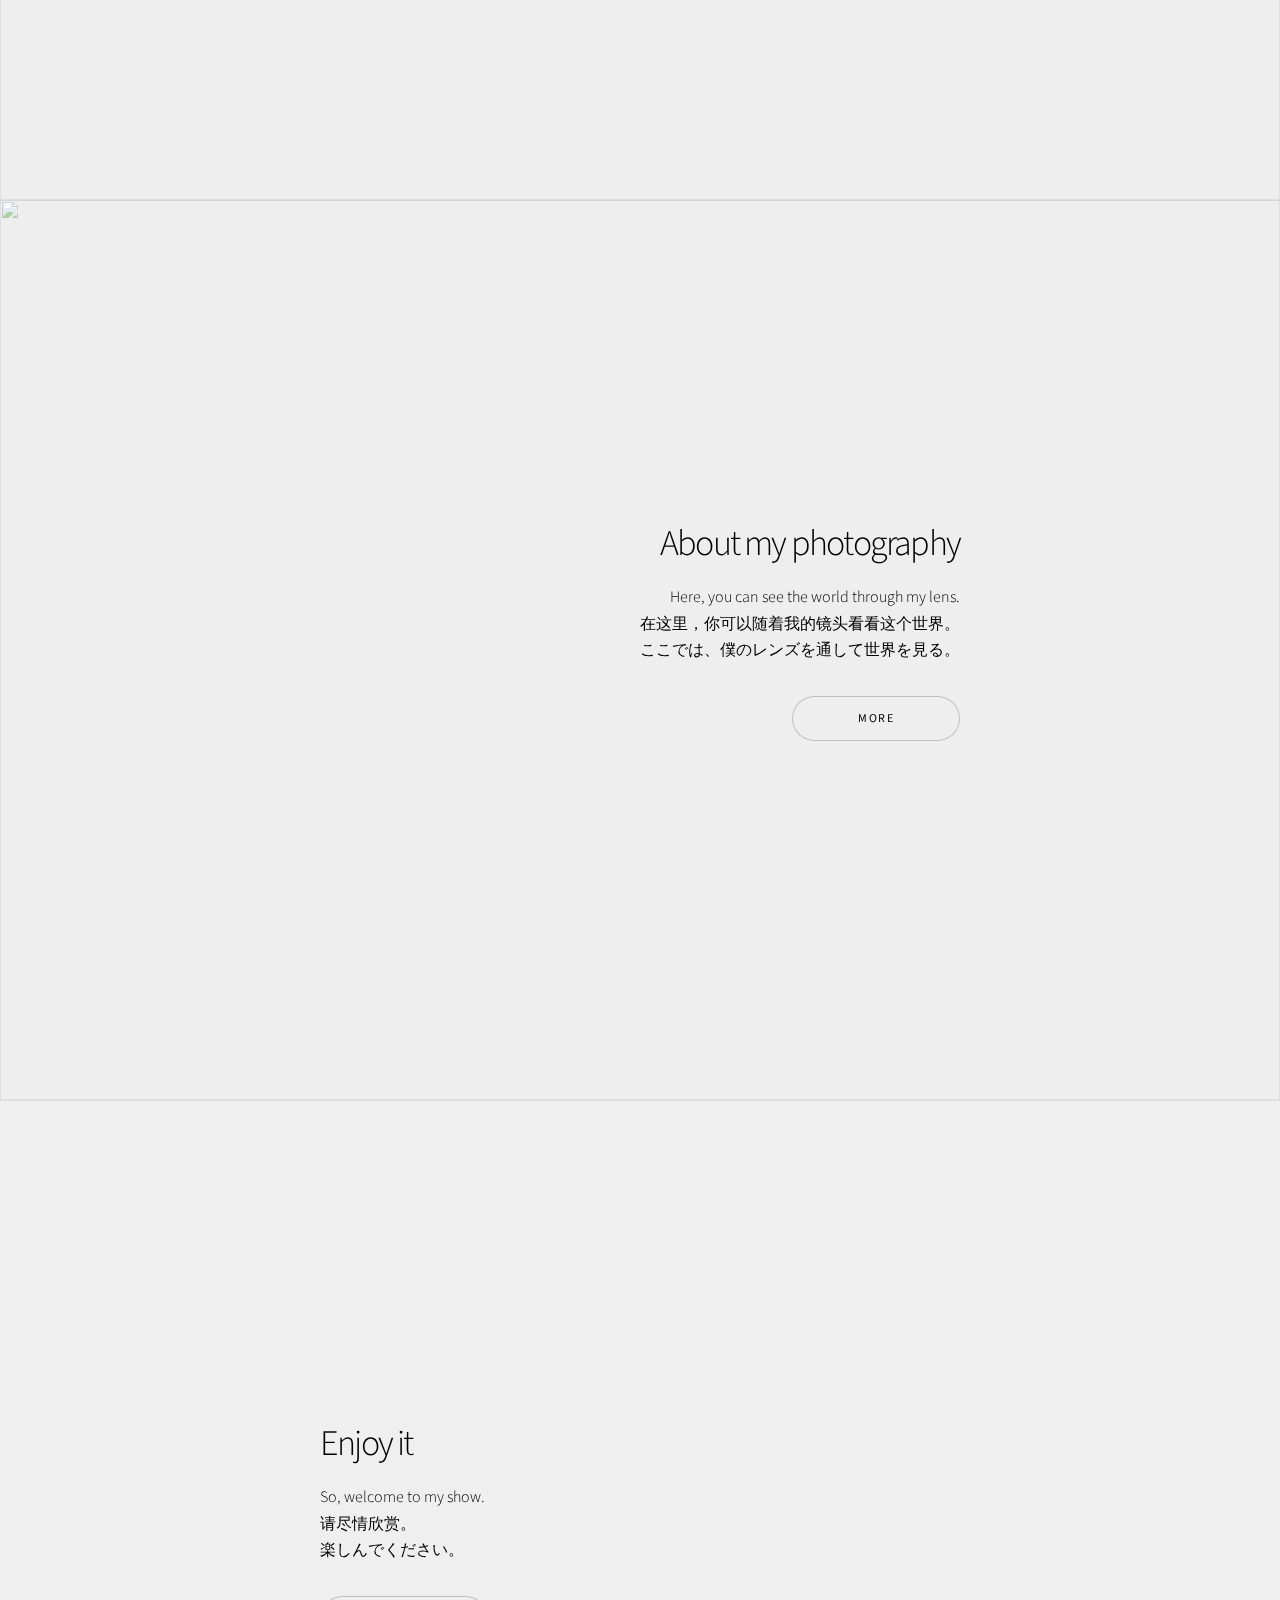
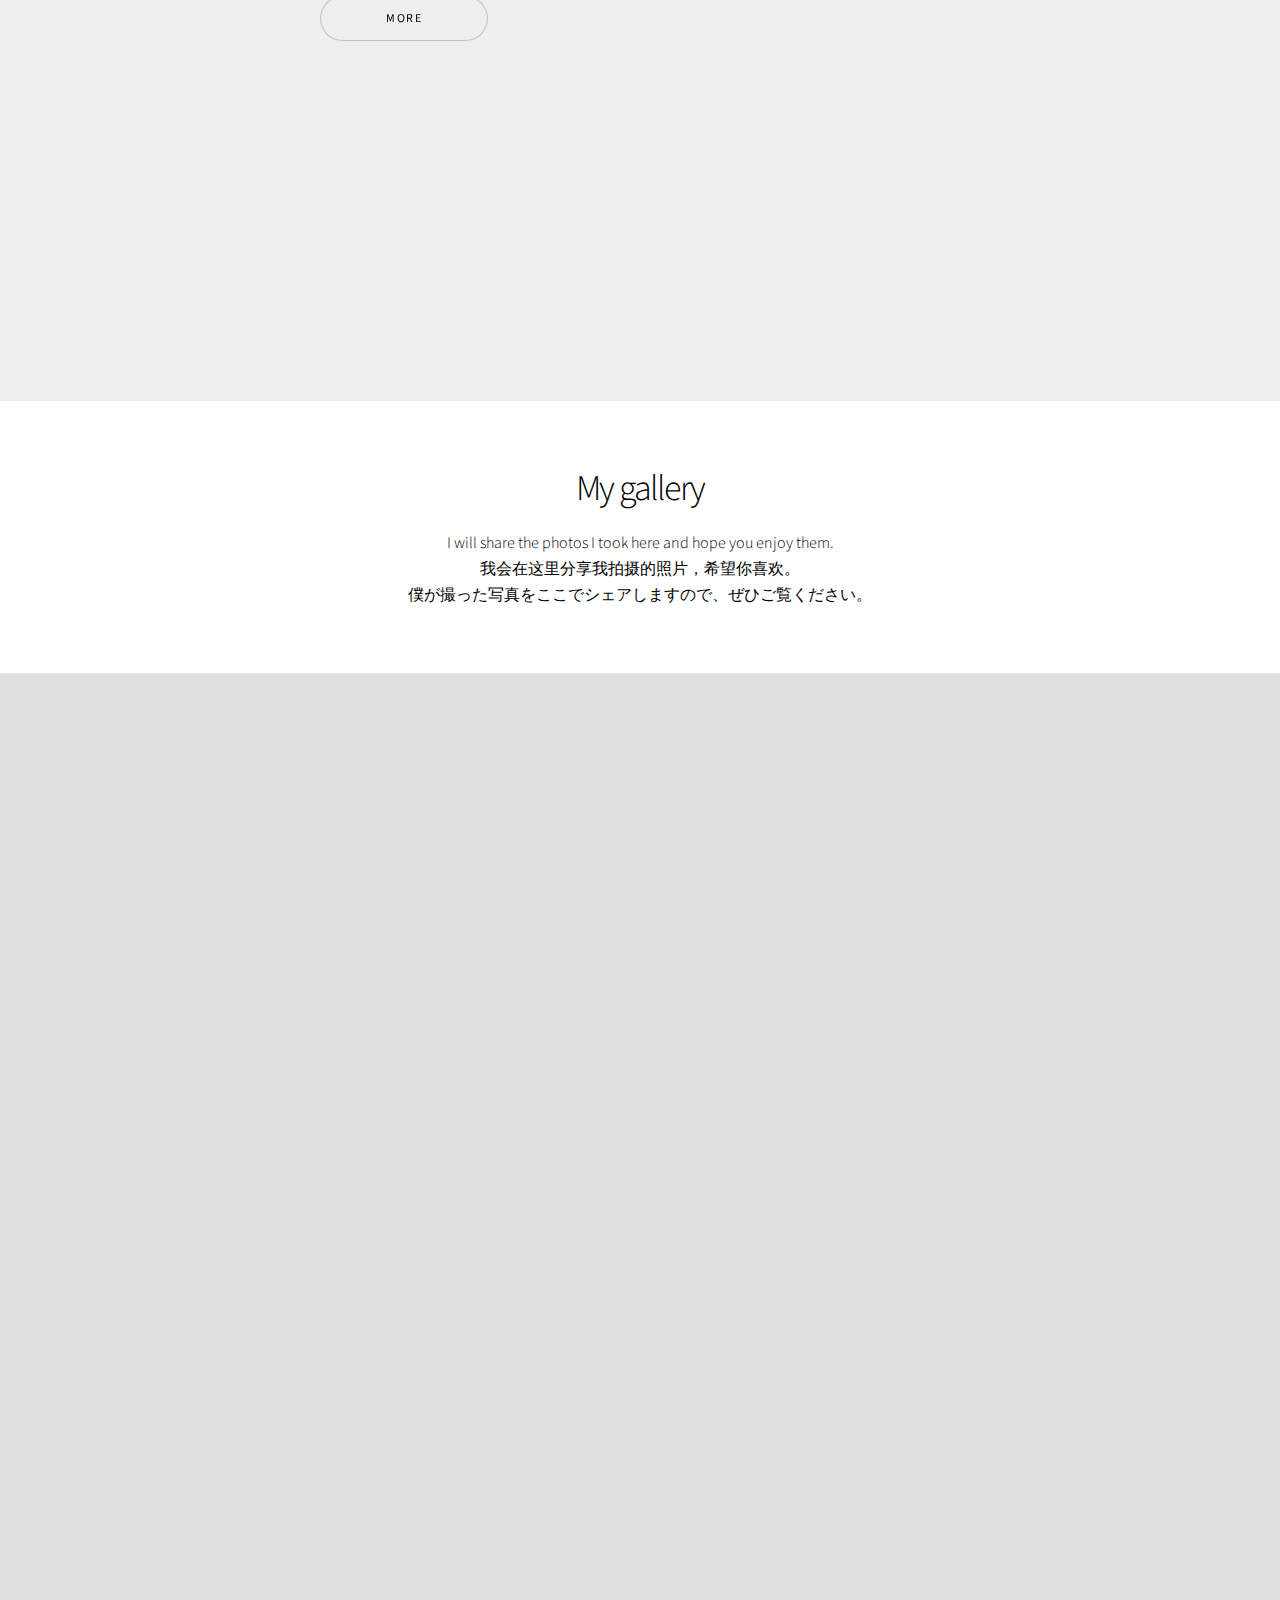
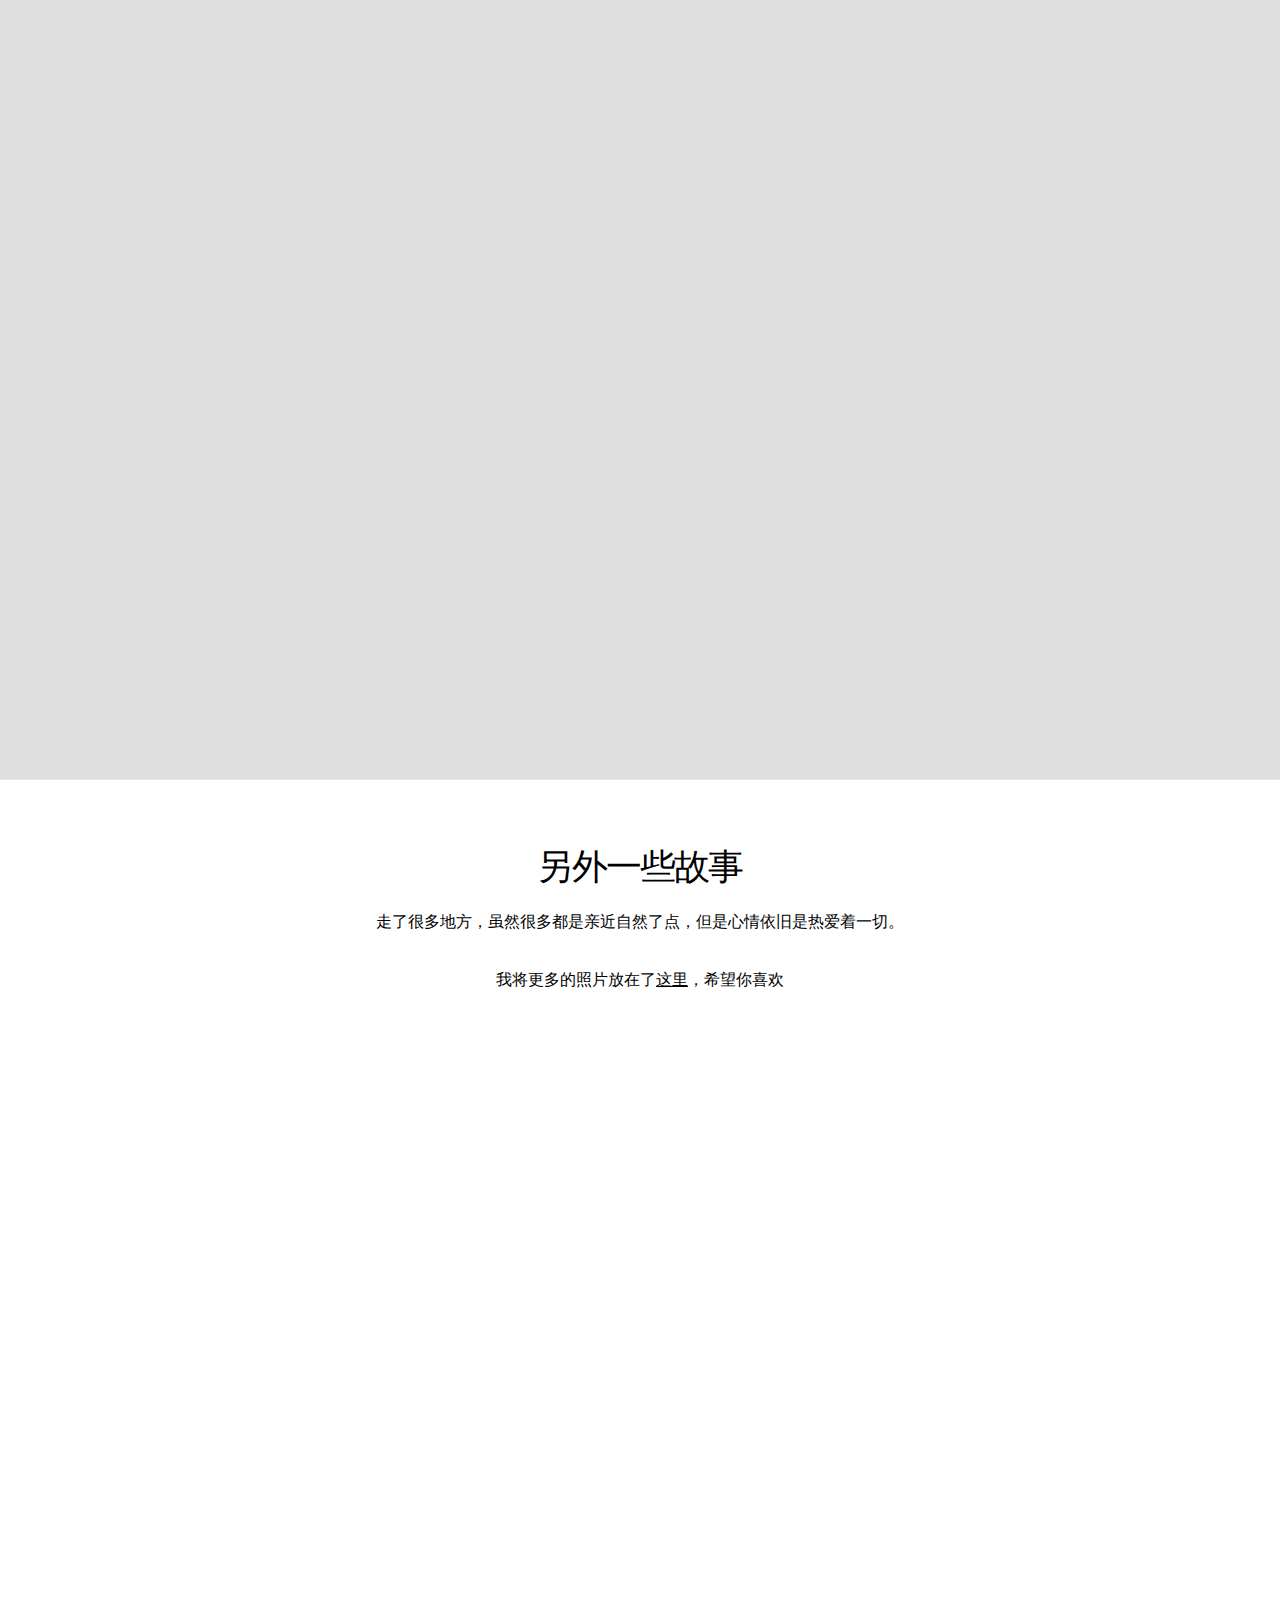
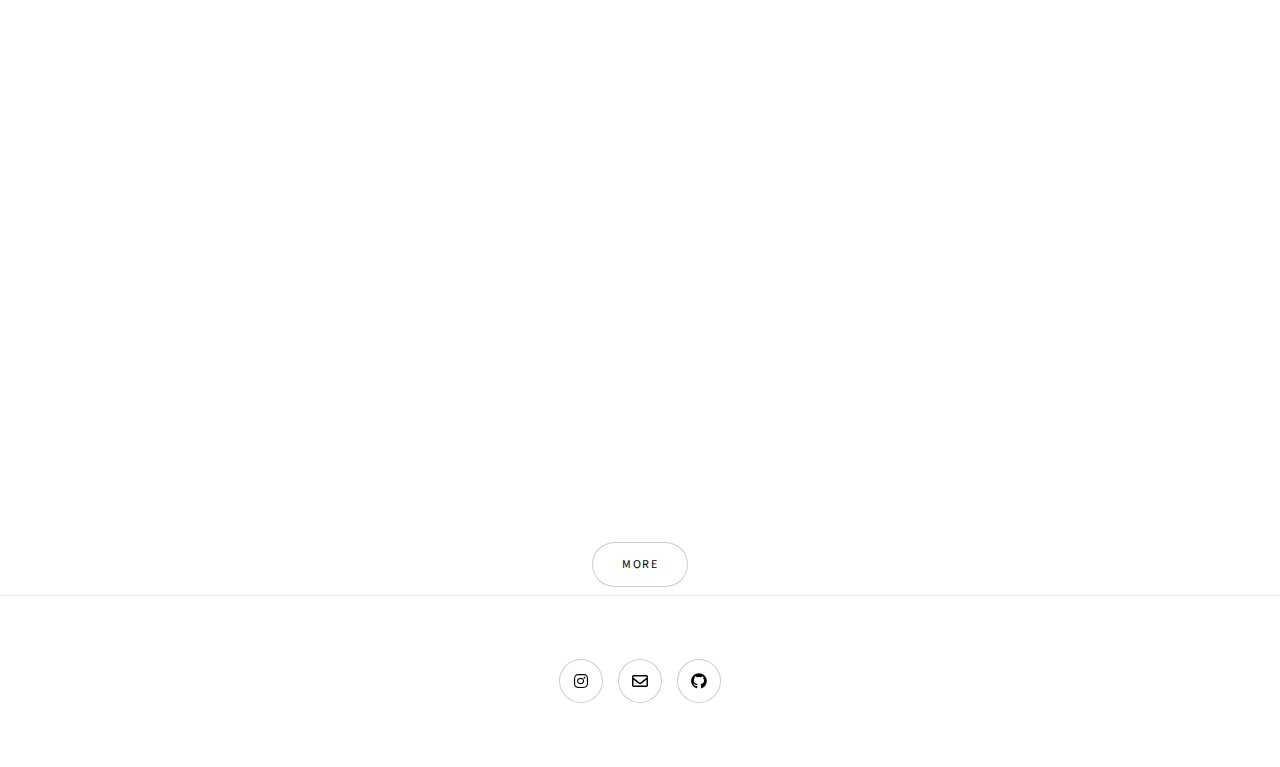
==== commit 74190be1: "更新细节" ====
--- a/index.html
+++ b/index.html
@@ -18,7 +18,7 @@
 			<div id="wrapper" class="divided">
 
 				<!-- One -->
-					<section class="banner style1 orient-left content-align-left image-position-right fullscreen onload-image-fade-in onload-content-fade-right">
+					<section class="banner style5 orient-left content-align-left image-position-right fullscreen onload-image-fade-in onload-content-fade-right">
 						<div class="content">
 							<h1>Myself</h1>
 							<p class="major">Hi, I'm Jack.<br>你好，我是Jack。<br>こんにちは、Jackと申します。</p>
@@ -32,7 +32,7 @@
 					</section>
 
 				<!-- Two -->
-					<section class="banner style1 orient-right content-align-left image-position-center fullscreen onload-image-fade-in onload-content-fade-right" id="1">
+					<section class="banner style5 orient-right content-align-left image-position-center fullscreen onload-image-fade-in onload-content-fade-right" id="1">
 						<div class="content">
 							<h2>About my photography</h2>
 							<p>Travel, photography, there's always one thing being done.<br>旅行、摄影，总有一件事在路上。<br>旅行、写真、常に一つのことが行われています。</p>
@@ -46,7 +46,7 @@
 					</section>
 
 				<!-- Three -->
-					<section class="banner style1 orient-left content-align-left image-position-center fullscreen onload-image-fade-in" id="2">
+					<section class="banner style5 orient-left content-align-right image-position-center fullscreen onload-image-fade-in" id="2">
 						<div class="content">
 							<h2>About my photography</h2>
 							<p>Here, you can see the world through my lens.<br>在这里，你可以随着我的镜头看看这个世界。<br>ここでは、僕のレンズを通して世界を見る。</p>
@@ -60,7 +60,7 @@
 					</section>
 
 				<!-- Four -->
-					<section class="banner style1 orient-right content-align-left image-position-center fullscreen onscroll-image-fade-in" id="page3">
+					<section class="banner style5 orient-right content-align-left image-position-center fullscreen onscroll-image-fade-in" id="page3">
 						<div class="content">
 							<h2>Enjoy it</h2>
 							<p>So, welcome to my show.<br>请尽情欣赏。<br>楽しんでください。</p>
@@ -237,6 +237,7 @@
 						<div class="inner">
 							<h2>另外一些故事</h2>
 							<p>走了很多地方，虽然很多都是亲近自然了点，但是心情依旧是热爱着一切。</p>
+							<p>我将更多的照片放在了<a href="photo.html" >这里</a>，希望你喜欢</p>
 							<div class="items style3 medium onscroll-fade-in">
 								<section>
 									<div class="caption">
@@ -317,6 +318,16 @@
 									<article>
 										<a href="images/gallery/fulls/16.jpg" target="_blank">
 											<img src="images/gallery/thumbs/16.jpg" alt=""/>
+										</a>
+									</article>
+								</section>
+								<section>
+									<div class="caption">
+										<h3>风铃</h3>
+									</div>
+									<article>
+										<a href="images/gallery/fulls/okayama-01.jpg" target="_blank">
+											<img src="images/gallery/thumbs/okayama-01.jpg" alt=""/>
 										</a>
 									</article>
 								</section>
@@ -331,12 +342,20 @@
 							<ul class="icons">
 								<li><a href="https://www.instagram.com/jackyoung022/" class="icon brands style2 fa-instagram" target="_blank"><span class="label">Instagram</span></a></li>
 								<li><a href="mailto:jackyoung022@gmail.com" class="icon style2 fa-envelope"><span class="label">Email</span></a></li>
+								<li><a href="https://github.com/jackyoung022" class="icon style2 brands fa-github"><span class="label">Github</span></a></li>
 							</ul>
 						</div>
 					</footer>
 
 			</div>
-
+			<!-- <section class="spotlight style1 orient-left content-align-left image-position-center onscroll-image-fade-in">
+				<div class="content">
+					test
+				</div>
+				<div class="image">
+					<img src="images/gallery/fulls/1.jpg" alt="test"/>
+				</div>
+			</section> -->
 		<!-- Scripts -->
 			<script src="assets/js/jquery.min.js"></script>
 			<script src="assets/js/jquery.scrollex.min.js"></script>
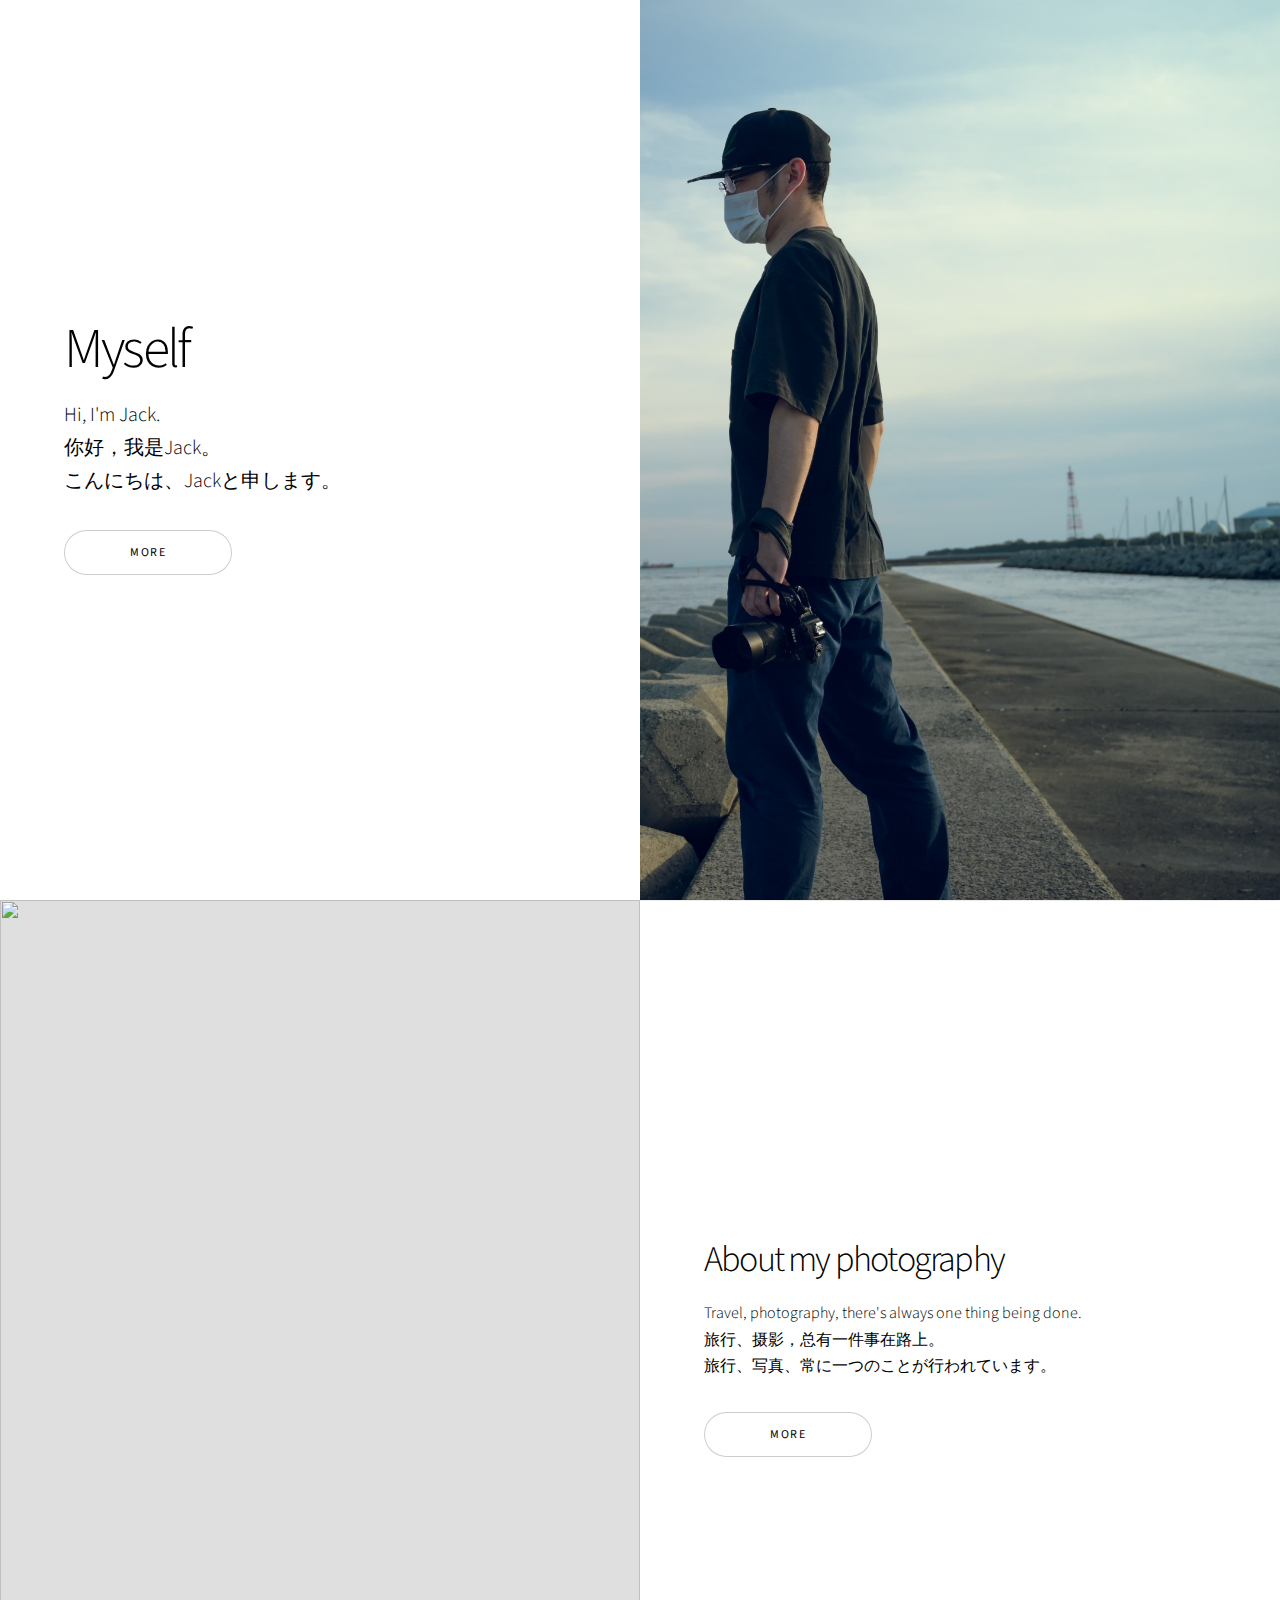
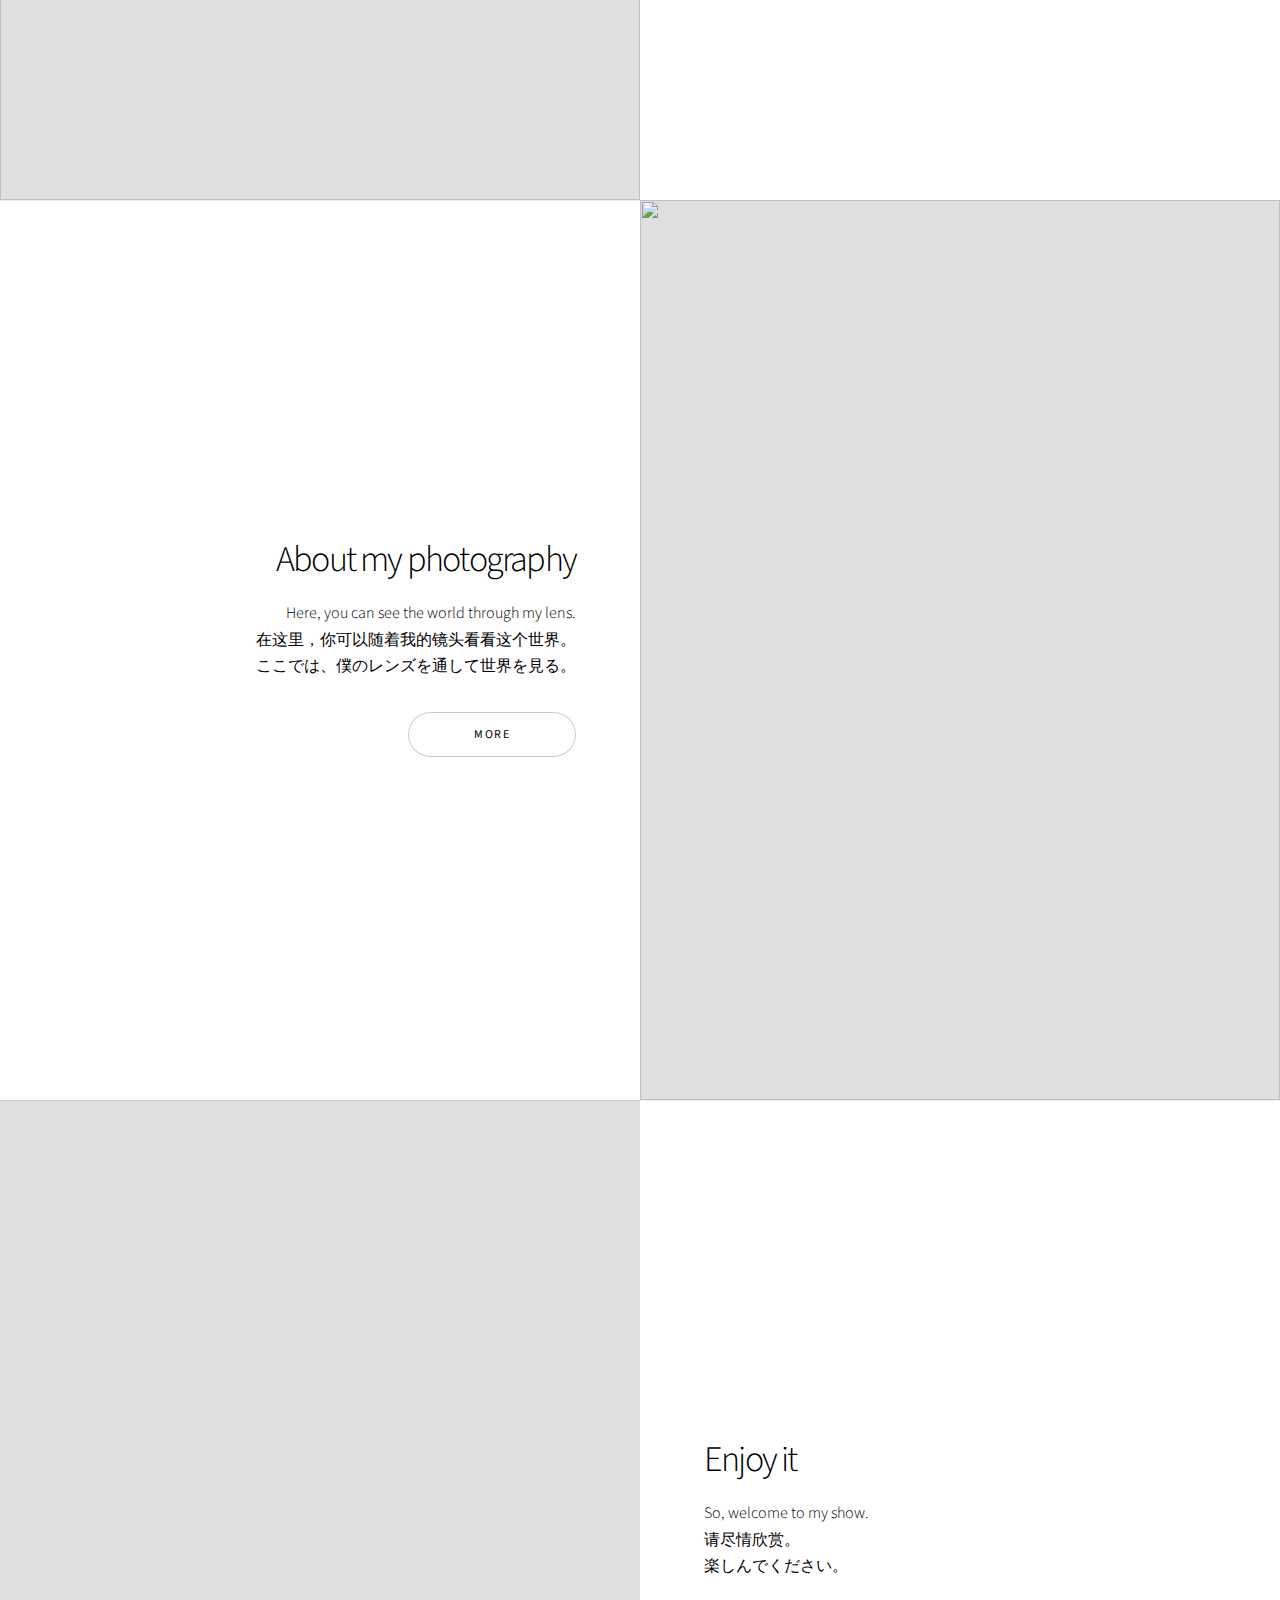
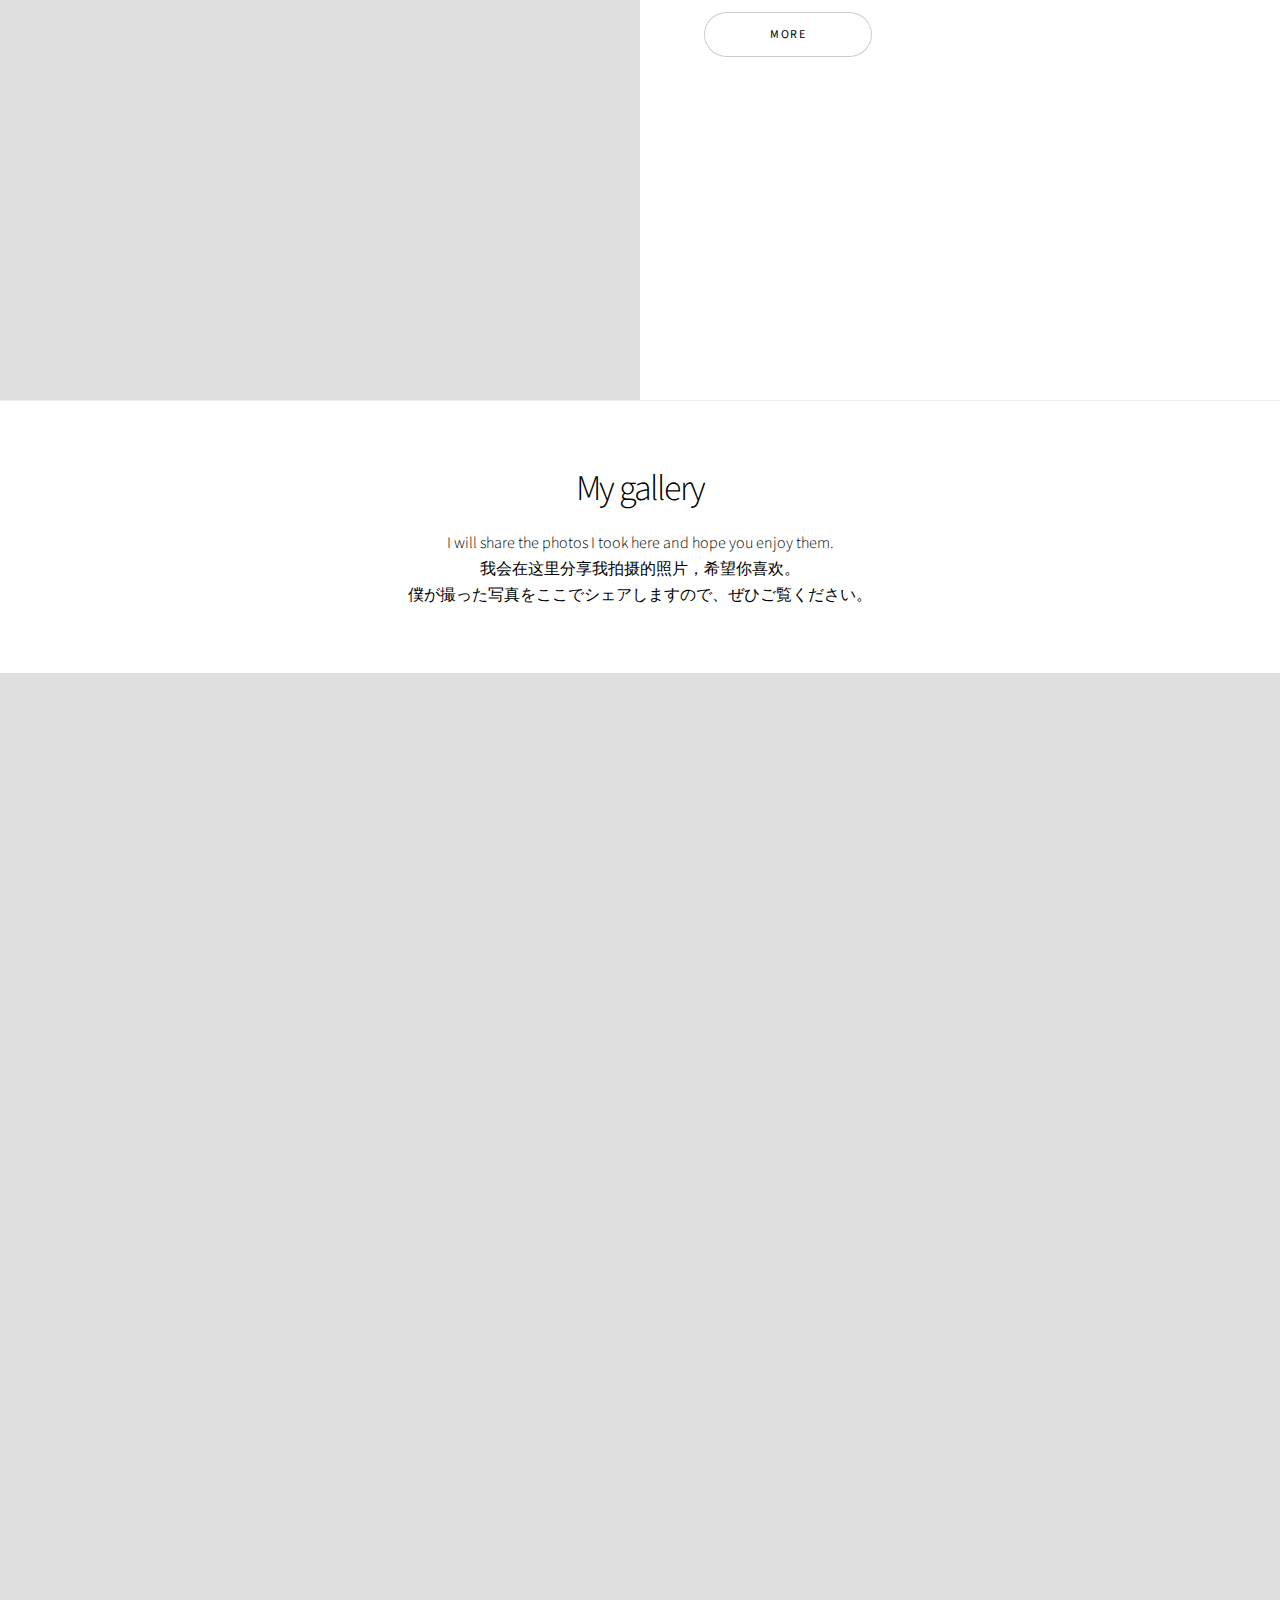
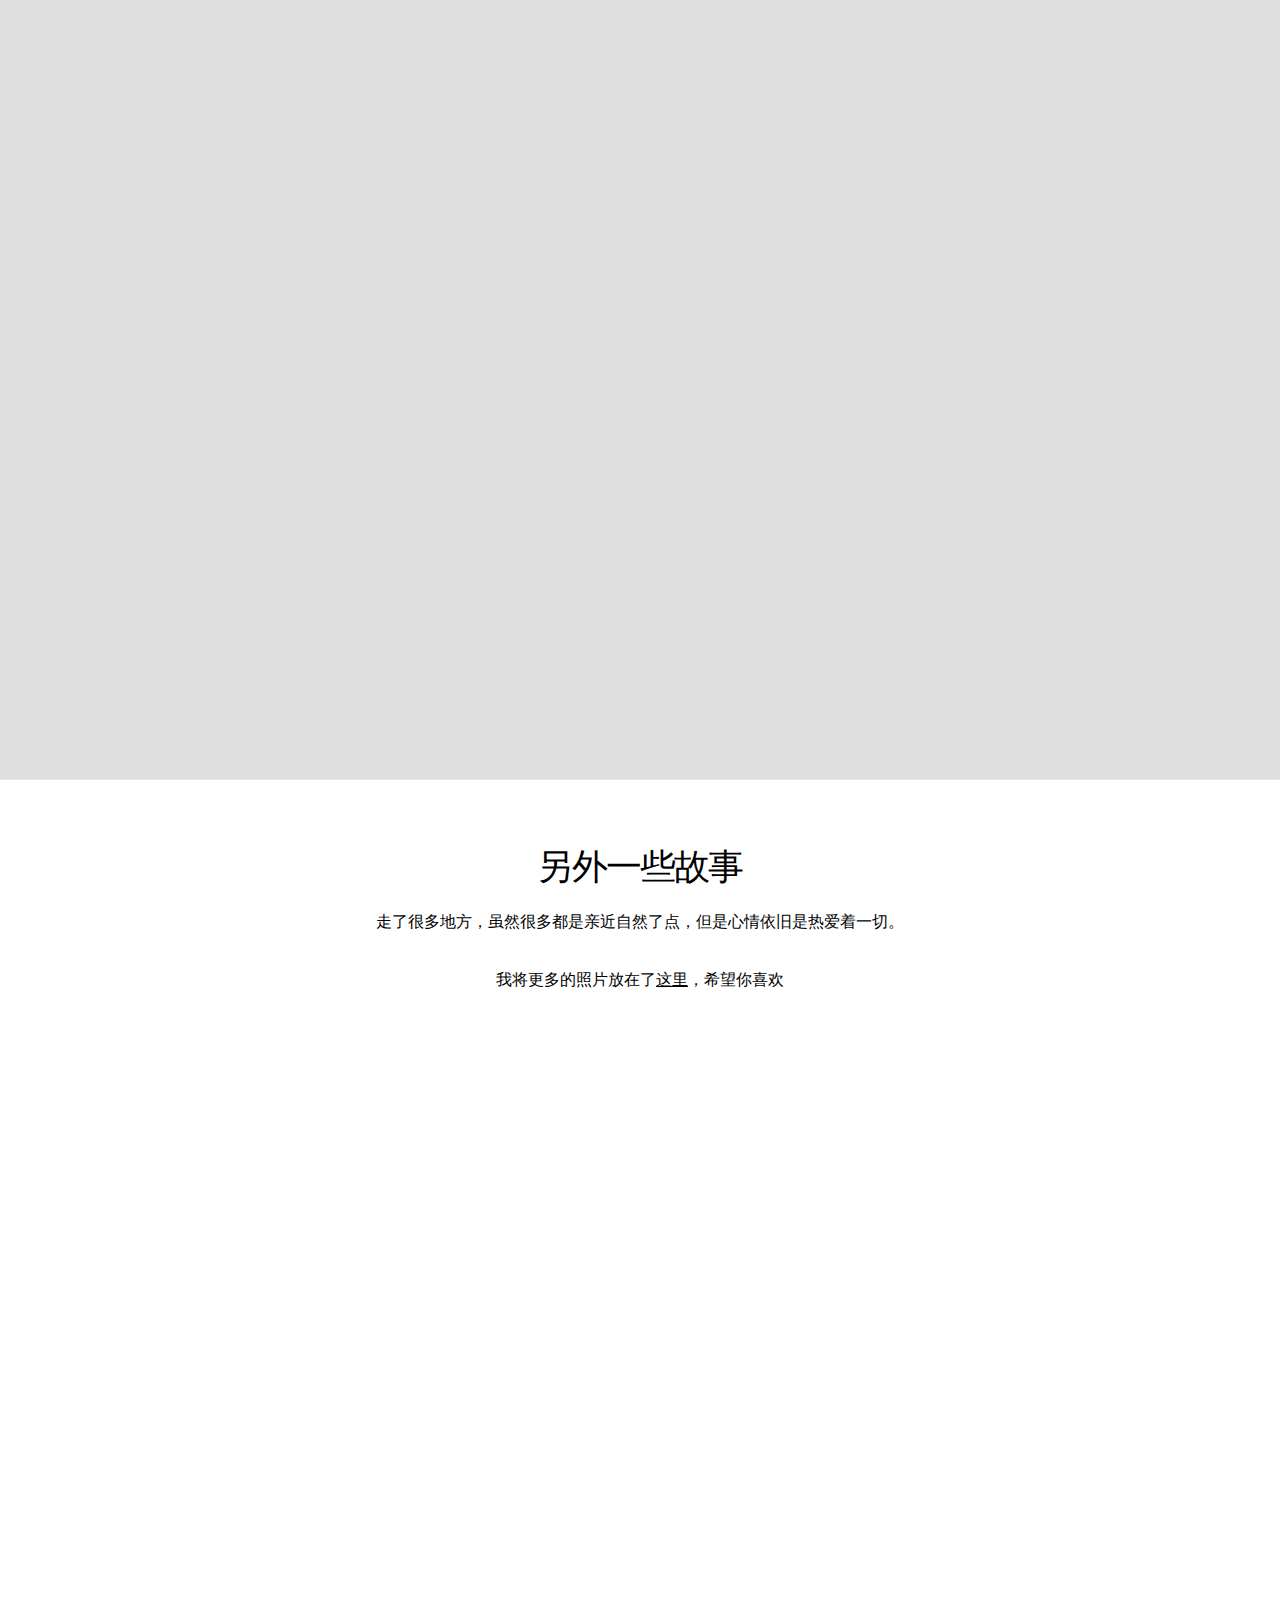
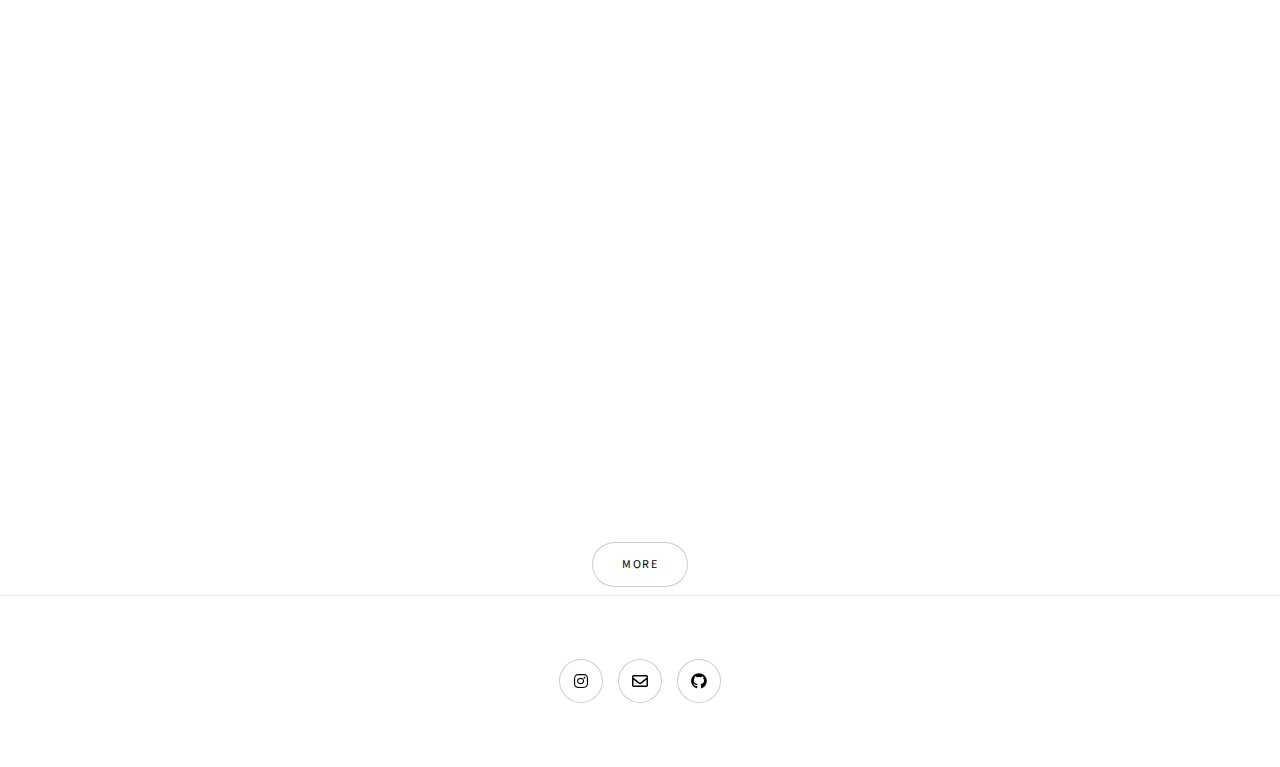
==== commit ae2b9aef: "更改首页显示格式" ====
--- a/index.html
+++ b/index.html
@@ -18,7 +18,7 @@
 			<div id="wrapper" class="divided">
 
 				<!-- One -->
-					<section class="banner style5 orient-left content-align-left image-position-right fullscreen onload-image-fade-in onload-content-fade-right">
+					<section class="banner style1 orient-left content-align-left image-position-right fullscreen onload-image-fade-in onload-content-fade-right">
 						<div class="content">
 							<h1>Myself</h1>
 							<p class="major">Hi, I'm Jack.<br>你好，我是Jack。<br>こんにちは、Jackと申します。</p>
@@ -32,7 +32,7 @@
 					</section>
 
 				<!-- Two -->
-					<section class="banner style5 orient-right content-align-left image-position-center fullscreen onload-image-fade-in onload-content-fade-right" id="1">
+					<section class="banner style1 orient-right content-align-left image-position-center fullscreen onload-image-fade-in onload-content-fade-right" id="1">
 						<div class="content">
 							<h2>About my photography</h2>
 							<p>Travel, photography, there's always one thing being done.<br>旅行、摄影，总有一件事在路上。<br>旅行、写真、常に一つのことが行われています。</p>
@@ -46,7 +46,7 @@
 					</section>
 
 				<!-- Three -->
-					<section class="banner style5 orient-left content-align-right image-position-center fullscreen onload-image-fade-in" id="2">
+					<section class="banner style1 orient-left content-align-right image-position-center fullscreen onload-image-fade-in" id="2">
 						<div class="content">
 							<h2>About my photography</h2>
 							<p>Here, you can see the world through my lens.<br>在这里，你可以随着我的镜头看看这个世界。<br>ここでは、僕のレンズを通して世界を見る。</p>
@@ -60,7 +60,7 @@
 					</section>
 
 				<!-- Four -->
-					<section class="banner style5 orient-right content-align-left image-position-center fullscreen onscroll-image-fade-in" id="page3">
+					<section class="banner style1 orient-right content-align-left image-position-center fullscreen onscroll-image-fade-in" id="page3">
 						<div class="content">
 							<h2>Enjoy it</h2>
 							<p>So, welcome to my show.<br>请尽情欣赏。<br>楽しんでください。</p>
